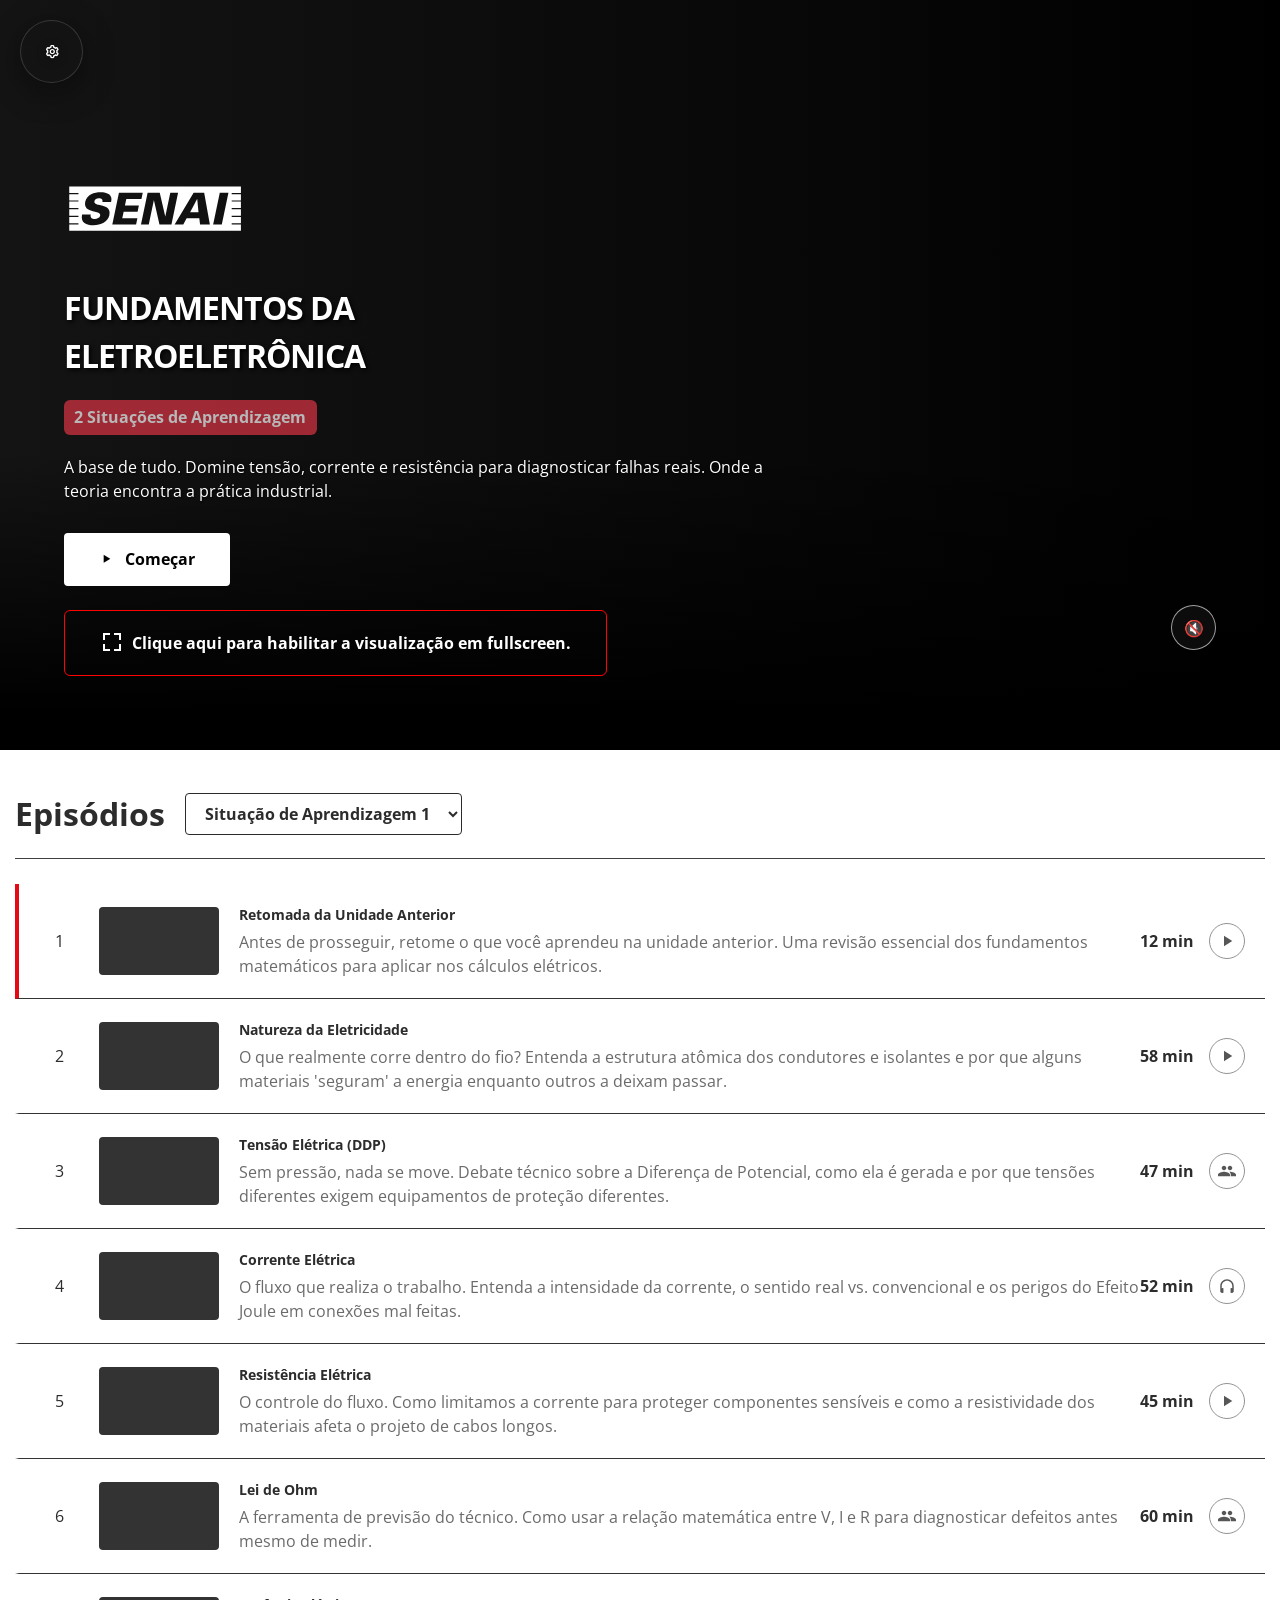
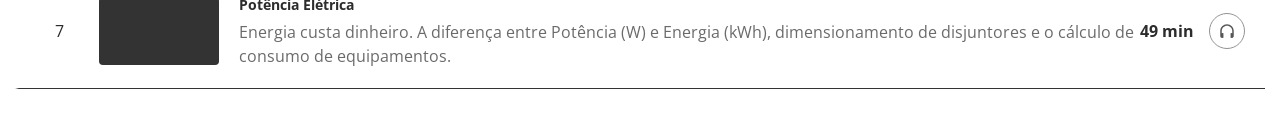
==== index.html @ 93081bc3 "atualizações de cor, e do hsl" ====
<!DOCTYPE html>
<html id="master" lang="pt-Br">

<head>
    <meta charset="UTF-8">
    <meta name="viewport" content="width=device-width, initial-scale=1">
    <meta http-equiv="X-UA-Compatible" content="IE=edge">
    <link rel="icon" href="Layout/Template/img/favicon.ico">
    <title>Senai - Aula 1</title>
    <!-- Config -->
    <script src="Layout/Template/js/main.js" defer=""></script>
    <link rel="stylesheet" href="Layout/Template/css/theme.css">
    <link rel="stylesheet" href="Layout/Template/css/style.css">
    <!-- JQuery-->
    <script type="text/javascript" src="Layout/Template/bibliotecas/jQuery-3.6.3/jquery-3.6.3.min.js"></script>
    <!-- Bootstrap -->
    <link href="Layout/Template/bibliotecas/bootstrap/css/bootstrap.min.css" rel="stylesheet">
    <!-- Bootstrap Icons -->
    <link href="Layout/Template/bibliotecas/bootstrap-icons/bootstrap-icons.css" rel="stylesheet">
    <!-- UiKit-->
    <link href="Layout/Template/bibliotecas/uikit/css/uikit.min.css" rel="stylesheet">
    <script src="Layout/Template/bibliotecas/uikit/js/uikit.min.js" async=""></script>
    <script src="Layout/Template/bibliotecas/uikit/js/uikit-icons.min.js" async=""></script>
    <!-- BoxIcons -->
    <link href="Layout/Template/bibliotecas/boxicons/css/boxicons.min.css" rel="stylesheet">
    <script src="Layout/Template/bibliotecas/boxicons/boxicons.js" defer=""></script>
    <!-- SCORM -->
    <script src="Layout/Template/scorm/APIWrapper.js" defer=""></script>
    <script src="Layout/Template/scorm/SCOFunctions.js" defer=""></script>
    <!-- Prism  -->
    <script src="Layout/Template/bibliotecas/prism/js/prism.js"></script>
    <link href="Layout/Template/bibliotecas/prism/css/prism.css" rel="stylesheet">
    <!-- VIDEO DO YOUTUBE -->
    <link href="Layout/Template/bibliotecas/youtube/css/youtube-chapters.min.css" rel="stylesheet">
    <!-- Grafico -->
    <script src="Layout/Template/bibliotecas/charts/chart.js"></script>
    <!-- Fancybox -->
    <link rel="stylesheet" href="Layout/Template/bibliotecas/fancybox/fancybox.css">
    <!-- webtour -->
    <link rel="stylesheet" href="Layout/Template/bibliotecas/webtour/introjs.min.css">

    <!-- Video Interativo -->
    <script src="https://cdn.jsdelivr.net/npm/hls.js@latest"></script>
    <link href="https://fonts.googleapis.com/icon?family=Material+Icons" rel="stylesheet">
    <link href="https://fonts.googleapis.com/icon?family=Material+Icons+Outlined" rel="stylesheet">
    <script src="./video-interativo.js"></script>

</head>

<body class="font">
    <header>
<div vw="" class="enabled">
    <div vw-access-button="" class="active"></div>
    <div vw-plugin-wrapper="">
      <div class="vw-plugin-top-wrapper"></div>
    </div>
  </div>
  <script src="https://vlibras.gov.br/app/vlibras-plugin.js"></script>
  <script>
    new window.VLibras.Widget('https://vlibras.gov.br/app');

    // Sincroniza Season Selector com SCORM
    const selector = document.getElementById('seasonSelector');
    if (selector) {
        // Restaurar temporada
        const lastSeason = typeof getSuspendDataValue === 'function' ? getSuspendDataValue('lastSeason') : localStorage.getItem('lastSeason');
        if (lastSeason) selector.value = lastSeason;

        selector.addEventListener('change', () => {
             if (typeof setSuspendDataValue === 'function') {
                 setSuspendDataValue('lastSeason', selector.value);
             } else {
                 localStorage.setItem('lastSeason', selector.value);
             }
             changeSeason();
        });
    }
  </script>
        <!-- Menu -->
        <!-- Navegação Flutuante Lateral Glass (Animada) -->
        <nav class="glass-nav-left" id="animatedNav">
            <!-- 1. Gatilho: Botão Configurações (Engrenagem) -->
            <button class="glass-btn btn-reset toggle-trigger" type="button"
                onclick="document.getElementById('animatedNav').classList.toggle('active')" title="Configurações e Acessibilidade">
                <i class="bx bx-cog bx-spin-hover"></i>
            </button>

            <!-- Itens que aparecem ao expandir -->
            <div class="nav-items-wrapper">
                <!-- 2. Botão Tema (Input escondido para compatibilidade com main.js) -->
                <input class="d-none" type="checkbox" id="themeSwitcher">
                <button class="glass-btn" id="themeToggleBtn" title="Alternar Tema" type="button"
                    onclick="document.getElementById('themeSwitcher').click()">
                    <i class="bx bx-moon" id="icon-moon"></i>
                    <i class="bx bx-sun" id="icon-sun"></i>
                </button>

                <!-- 3. Botão VLibras -->
                <button class="glass-btn btn-reset" type="button" title="Tradutor VLibras" onclick="toggleVLibrasAndVideos()">
                    <i class="bx bx-universal-access bx-flashing-hover"></i>
                </button>

                <!-- 4. Dropdown de Opções Extras -->
                <div class="dropright">
                    <button class="glass-btn btn-reset" type="button" id="configDropdown" data-bs-toggle="dropdown" aria-expanded="false"
                        title="Mais Opções">
                        <i class="bx bx-plus"></i>
                    </button>
                    <ul class="dropdown-menu border-0 shadow-lg p-3" aria-labelledby="configDropdown"
                        style=" backdrop-filter: blur(10px); min-width: 250px; margin-left: 15px;">
                        <li><h6 class="dropdown-header text-uppercase opacity-50">Acessibilidade</h6></li>
                        <li>
                            <div class="dropdown-item rounded d-flex justify-content-between align-items-center">
                                <label class="form-check-label small cursor-pointer" for="graySwitcher">Monocromático</label>
                                <div class="form-check form-switch m-0">
                                    <input class="form-check-input" type="checkbox" name="themeBtns" id="graySwitcher">
                                </div>
                            </div>
                        </li>
                        <li>
                            <div class="dropdown-item rounded d-flex justify-content-between align-items-center mt-2">
                                <label class="form-check-label small cursor-pointer" for="daltonicSwitcher">Daltônico</label>
                                <div class="form-check form-switch m-0">
                                    <input class="form-check-input" type="checkbox" name="themeBtns" id="daltonicSwitcher">
                                </div>
                            </div>
                        </li>
                    </ul>
                </div>
            </div>
        </nav>
    </header>

   <main class="pb-1" data-bs-spy="scroll" data-bs-offset="0">

        <div id="senai-player-wrapper" class="position-relative ">

            <!-- Header Hero Section -->
            <div class="hero-section">
               

                <div class="hero-video-container" id="heroVideoContainer">
                    <video id="heroVideo" autoplay="" muted="" loop="" playsinline=""></video>
                </div>

                <button id="muteBtn" onclick="toggleMute()">🔇</button>

                <div class="hero-gradient" id="heroGradient"></div>

                <div class="hero-content" id="heroContent">
                    <img class="py-5" id="heroLogo" src="./Layout//Template/img/logo_senai.svg" alt="Logo SENAI">
                    <h1 class="text-white">
                        FUNDAMENTOS DA<br>ELETROELETRÔNICA
                    </h1>
                    <div class="hero-meta">
                        <span class="badge text-bg-danger text-white" style="color: white !important;">2 Situações de Aprendizagem</span>
                    </div>
                    <p class="text-white">
                        A base de tudo. Domine tensão, corrente e resistência para diagnosticar falhas reais. Onde a
                        teoria encontra a prática industrial.
                    </p>

                    <div class="hero-buttons">
                        <button id="heroPlayBtn" onclick="playFirstEpisode()">
                            <span class="text-black"> <i class="bx bx-play text-black" title="play"></i></span> <span class="text-black"
                                id="heroPlayBtnText">Começar</span>
                        </button>
                    </div>
                    <!-- Botão Fullscreen Relocado -->
                    <div class="mt-4">
                        <button class="btn btn-outline border rounded d-flex align-items-center gap-2" onclick="toggleFullscreen()">
                            <i class="bx bx-fullscreen fs-4 text-white"></i>
                            <span class="small text-white">Clique aqui para habilitar a visualização em
                                fullscreen.</span>
                        </button>
                    </div>
                </div>
            </div>

            <!-- Configuração de Vídeos de Fundo (Semântica HTML) -->
            <section class="backgroundVideos" style="display: none;">
                <a id="s1" href="https://www.youtube.com/embed/jmLLKZxzEno?si=c9TKjYL27v7MeY06"></a>
                <a id="s2" href="https://play.sesisenai.videolib.live/player?token=3fbb194fabd54888a47887e71a63d5ca"></a>
            </section>

            <!-- Dados dos Episódios (Semântica HTML) -->
            <section class="episodesData" style="display: none;">
                <!-- SA1: FUNDAMENTOS -->
                <div id="s1recap" data-sa="s1" data-special="recap" data-num="0" data-type="video" data-ytid="jmLLKZxzEno"
                    data-interacoes='[{"tempo":7,"titulo":"Prefixos","pergunta":"Potências de 10 são essenciais para entender prefixos como mili e micro?","opcoes":[{"texto":"Verdadeiro","correta":true,"msg":"Correto! Usamos potências de 10 para representar grandezas muito pequenas ou grandes."},{"texto":"Falso","correta":false,"msg":"Incorreto. As potências de 10 são a base dos prefixos métricos na elétrica."}]},{"tempo":18,"titulo":"Lei de Ohm","pergunta":"Isolamento de variáveis é a base para aplicar a Lei de Ohm (V=R.I)?","opcoes":[{"texto":"Verdadeiro","correta":true,"msg":"Isso mesmo! Saber isolar o V, o R ou o I é fundamental."},{"texto":"Falso","correta":false,"msg":"Errado. Sem álgebra básica, não conseguimos calcular os componentes do circuito."}]}]'>
                    <h1 class="title">Retomada da Unidade Anterior</h1>
                    <span class="duration">12 min</span>
                    <a class="video" href="https://redirect.sp.senai.br/lk.php?link=1077774422758692dbce9402d0"></a>
                    
                    <p class="sinopse">Antes de prosseguir, retome o que você aprendeu na unidade anterior. Uma revisão
                        essencial
                        dos fundamentos matemáticos para aplicar nos cálculos elétricos.</p>
                    <div class="book-text">
                        <p class="fw-bold">CONEXÃO COM A UNIDADE ANTERIOR</p>
                        <p>Nesta etapa, fazemos a ponte entre o conhecimento básico (física e matemática) e a aplicação
                            profissional
                            elétrica. O que você viu anteriormente sobre manipulação de números e lógica é a ferramenta
                            que usaremos
                            agora.</p>
                        <p class="fw-bold">PONTOS DE REVISÃO</p>
                        <ul class="list-unstyled">
                            <li>1. Potências de 10: Essencial para entender os prefixos (mili, micro, quilo).</li>
                            <li>2. Isolamento de Variáveis: A base para aplicar a Lei de Ohm (V=R.I).</li>
                            <li>3. Conversão de Unidades: Garantia de precisão nos projetos.</li>
                        </ul>
                        <p>Prepare-se: Agora vamos usar essa base teórica para resolver problemas reais de campo.</p>
                    </div>
                    <div class="formula">Revisão</div>
                <div class="interactive-questions" style="display: none;">
                    <div class="interacao" data-tempo="7" data-titulo="Prefixos">
                        <div class="pergunta">Potências de 10 são essenciais para entender prefixos como mili e micro?</div>
                        <div class="opcoes">
                            <div class="opcao" data-correta="true"
                                data-msg="Correto! Usamos potências de 10 para representar grandezas muito pequenas ou grandes.">
                                Verdadeiro</div>
                            <div class="opcao" data-correta="false"
                                data-msg="Incorreto. As potências de 10 são a base dos prefixos métricos na elétrica.">Falso</div>
                        </div>
                    </div>
                    <div class="interacao" data-tempo="18" data-titulo="Lei de Ohm">
                        <div class="pergunta">Isolamento de variáveis é a base para aplicar a Lei de Ohm (V=R.I)?</div>
                        <div class="opcoes">
                            <div class="opcao" data-correta="true" data-msg="Isso mesmo! Saber isolar o V, o R ou o I é fundamental.">
                                Verdadeiro</div>
                            <div class="opcao" data-correta="false"
                                data-msg="Errado. Sem álgebra básica, não conseguimos calcular os componentes do circuito.">Falso</div>
                        </div>
                    </div>
                </div>
                </div>

                <div id="s1e1" data-sa="s1" data-num="1" data-type="video" data-ytid="SfCg_1jikNk"
                    data-interacoes='[{"tempo":12,"titulo":"Carga Elétrica","pergunta":"Qual é a unidade de medida da carga elétrica?","opcoes":[{"texto":"Ampere (A)","correta":false,"msg":"Não, Ampere é a unidade de medida da corrente elétrica."},{"texto":"Volt (V)","correta":false,"msg":"Não, Volt mede a tensão elétrica."},{"texto":"Coulomb (C)","correta":true,"msg":"Acertou! 1 Coulomb equivale a aproximadamente 6,24 quintilhões de elétrons."},{"texto":"Ohm (Ω)","correta":false,"msg":"Não, Ohm é a unidade de medida da resistência elétrica."}]},{"tempo":25,"titulo":"Materiais","pergunta":"O cobre é considerado um excelente isolante elétrico?","opcoes":[{"texto":"Verdadeiro","correta":false,"msg":"Erro. O cobre é um excelente CONDUTOR."},{"texto":"Falso","correta":true,"msg":"Correto! O cobre é um condutor, não um isolante."}]},{"tempo":60,"titulo":"Estrutura Atômica","pergunta":"Os elétrons livres estão localizados na camada de valência?","opcoes":[{"texto":"Sim","correta":true,"msg":"Correto! A camada de valência é a mais externa."},{"texto":"Não","correta":false,"msg":"Incorreto. É na camada de valência que eles residem."}]},{"tempo":120,"titulo":"Isolamento","pergunta":"O ar seco pode se tornar um condutor se a tensão for muito alta?","opcoes":[{"texto":"Verdadeiro","correta":true,"msg":"Exato! Isso ocorre na ruptura diielétrica, como nos raios."},{"texto":"Falso","correta":false,"msg":"Incorreto. Com tensão suficiente, até o ar conduz eletricidade."}]}]'>
                    <h1 class="title">Natureza da Eletricidade</h1>
                    <span class="duration">58 min</span>
                    <a class="video" href="https://redirect.sp.senai.br/lk.php?link=1076695620967692dbc8250aa5"></a>
                    
                    <p class="sinopse">O que realmente corre dentro do fio? Entenda a estrutura atômica dos condutores e
                        isolantes e
                        por que alguns materiais 'seguram' a energia enquanto outros a deixam passar.</p>
                    <div class="book-text">
                        <p class="fw-bold">CONTEXTO PRÁTICO</p>
                        <p>Por que usamos cobre nos fios e plástico em volta? Por que o ouro é usado em contatos de
                            chips e não em
                            cabos de postes? Entender a estrutura da matéria é crucial para escolher os materiais certos
                            para
                            condução e isolamento, garantindo eficiência e segurança.</p>
                        <p class="fw-bold">CONCEITOS CHAVE</p>
                        <ol>
                            <li><strong>Carga Elétrica (Q):</strong> Tudo começa no átomo. Elétrons têm carga negativa e
                                prótons
                                positiva. A eletricidade que usamos é, basicamente, o movimento ordenado desses elétrons
                                livres.
                                <ul>
                                    <li>Unidade: Coulomb (C).</li>
                                    <li>1 Coulomb ≈ 6,24 quintilhões de elétrons.</li>
                                </ul>
                            </li>
                            <li><strong>Condutores vs. Isolantes:</strong>
                                <ul>
                                    <li>Condutores (Cobre, Alumínio, Ouro): Possuem elétrons na última camada (camada de
                                        valência)
                                        fracamente ligados ao núcleo. Eles se soltam fácil, permitindo o fluxo.</li>
                                    <li>Isolantes (Borracha, Vidro, Ar seco): Os elétrons estão presos firmemente. Eles
                                        bloqueiam o
                                        fluxo.</li>
                                </ul>
                            </li>
                        </ol>
                        <p class="fw-bold">REGRA DE SEGURANÇA</p>
                        <p>Não existe isolante perfeito. Se a tensão for alta o suficiente (ruptura dielétrica), até o
                            ar ou a
                            borracha conduzem eletricidade (como em um raio). Nunca confie cegamente na capa do fio sem
                            saber a
                            classe de tensão dele.</p>
                    </div>
                    <div class="formula">Q = n . e</div>
                <div class="interactive-questions" style="display: none;">
                    <div class="interacao" data-tempo="12" data-titulo="Carga Elétrica">
                        <div class="pergunta">Qual é a unidade de medida da carga elétrica?</div>
                        <div class="opcoes">
                            <div class="opcao" data-correta="false" data-msg="Não, Ampere é a unidade de medida da corrente elétrica.">
                                Ampere (A)</div>
                            <div class="opcao" data-correta="false" data-msg="Não, Volt mede a tensão elétrica.">Volt (V)</div>
                            <div class="opcao" data-correta="true"
                                data-msg="Acertou! 1 Coulomb equivale a aproximadamente 6,24 quintilhões de elétrons.">Coulomb (C)</div>
                            <div class="opcao" data-correta="false" data-msg="Não, Ohm é a unidade de medida da resistência elétrica.">
                                Ohm (Ω)</div>
                        </div>
                    </div>
                    <div class="interacao" data-tempo="25" data-titulo="Materiais">
                        <div class="pergunta">O cobre é considerado um excelente isolante elétrico?</div>
                        <div class="opcoes">
                            <div class="opcao" data-correta="false" data-msg="Erro. O cobre é um excelente CONDUTOR.">Verdadeiro</div>
                            <div class="opcao" data-correta="true" data-msg="Correto! O cobre é um condutor, não um isolante.">Falso
                            </div>
                        </div>
                    </div>
                    <div class="interacao" data-tempo="60" data-titulo="Estrutura Atômica">
                        <div class="pergunta">Os elétrons livres estão localizados na camada de valência?</div>
                        <div class="opcoes">
                            <div class="opcao" data-correta="true" data-msg="Correto! A camada de valência é a mais externa.">Sim</div>
                            <div class="opcao" data-correta="false" data-msg="Incorreto. É na camada de valência que eles residem.">Não
                            </div>
                        </div>
                    </div>
                    <div class="interacao" data-tempo="120" data-titulo="Isolamento">
                        <div class="pergunta">O ar seco pode se tornar um condutor se a tensão for muito alta?</div>
                        <div class="opcoes">
                            <div class="opcao" data-correta="true" data-msg="Exato! Isso ocorre na ruptura dielétrica, como nos raios.">
                                Verdadeiro</div>
                            <div class="opcao" data-correta="false"
                                data-msg="Incorreto. Com tensão suficiente, até o ar conduz eletricidade.">Falso</div>
                        </div>
                    </div>
                </div>
                </div>

                <div id="s1e2" data-sa="s1" data-num="2" data-type="mesacast" data-ytid="CIIh3LNn8m0">
                    <h1 class="title">Tensão Elétrica (DDP)</h1>
                    <span class="duration">47 min</span>
                    <a class="video" href="https://redirect.sp.senai.br/lk.php?link=1078611813412692dbd3b69c6f"></a>
                    
                    <p class="sinopse">Sem pressão, nada se move. Debate técnico sobre a Diferença de Potencial, como
                        ela é gerada e
                        por que tensões diferentes exigem equipamentos de proteção diferentes.</p>
                    <div class="book-text">
                        <p class="fw-bold">CONTEXTO PRÁTICO</p>
                        <p>Imagine uma caixa d'água. A altura da caixa cria a pressão para a água descer. A Tensão
                            Elétrica
                            (Voltagem) é exatamente essa "pressão" que empurra os elétrons. Sem tensão, não há corrente,
                            mesmo que o
                            circuito esteja fechado.</p>
                        <p class="fw-bold">CONCEITOS CHAVE</p>
                        <ol>
                            <li><strong>Definição Técnica:</strong> Tensão é a diferença de potencial elétrico entre
                                dois pontos. É
                                o trabalho necessário para mover uma carga de um ponto a outro.
                                <ul>
                                    <li>Símbolo: V (ou U, ou E).</li>
                                    <li>Unidade: Volt (V).</li>
                                </ul>
                            </li>
                            <li><strong>Tipos de Fontes:</strong>
                                <ul>
                                    <li>Contínua (DC): Pilhas, baterias, fontes de PC. A pressão é constante e num único
                                        sentido.
                                    </li>
                                    <li>Alternada (AC): Tomada de casa. A polaridade inverte 60 vezes por segundo
                                        (60Hz).</li>
                                </ul>
                            </li>
                        </ol>
                        <p class="fw-bold text-info border-start border-info border-3 ps-2">DICA DE DIAGNÓSTICO</p>
                        <p>Você sempre mede tensão EM PARALELO com o componente. Colocar as pontas de prova do
                            multímetro nos dois
                            terminais da tomada ou da bateria é seguro (na escala correta). Tensão não "flui", tensão
                            "está" lá.</p>
                    </div>
                    <div class="formula">V = W / Q</div>
                <div class="interactive-questions" style="display: none;">
                    <div class="interacao" data-tempo="45" data-titulo="Definição de Tensão">
                        <div class="pergunta">A Tensão Elétrica (DDP) pode ser comparada à pressão em um sistema hidráulico?</div>
                        <div class="opcoes">
                            <div class="opcao" data-correta="true"
                                data-msg="Correto! Assim como a pressão empurra a água, a tensão empurra os elétrons.">Verdadeiro</div>
                            <div class="opcao" data-correta="false"
                                data-msg="Incorreto. A analogia da pressão é a mais comum para explicar a DDP.">Falso</div>
                        </div>
                    </div>
                    <div class="interacao" data-tempo="180" data-titulo="Unidade da Tensão">
                        <div class="pergunta">Qual é a unidade de medida da tensão elétrica?</div>
                        <div class="opcoes">
                            <div class="opcao" data-correta="false" data-msg="Errado. Ampere mede a corrente.">Ampere (A)</div>
                            <div class="opcao" data-correta="true" data-msg="Excelente! O Volt é a unidade de diferença de potencial.">
                                Volt (V)</div>
                        </div>
                    </div>
                    <div class="interacao" data-tempo="300" data-titulo="Ligação do Multímetro">
                        <div class="pergunta">Para medir tensão, o multímetro deve ser ligado em paralelo com a carga?</div>
                        <div class="opcoes">
                            <div class="opcao" data-correta="true" data-msg="Correto! Tensão se mede em paralelo.">Sim</div>
                            <div class="opcao" data-correta="false" data-msg="Errado. Se ligar em série, a medição não será de tensão.">
                                Não</div>
                        </div>
                    </div>
                    </div>
                    </div>
                    <div id="s1e3" data-sa="s1" data-num="3" data-type="podcast" data-ytid="KgJla5Z0FDM">
                    <h1 class="title">Corrente Elétrica</h1>
                    <span class="duration">52 min</span>
                    <a class="video" href="https://redirect.sp.senai.br/lk.php?link=1079757631913692dbd92d407a"></a>
                    
                    <p class="sinopse">O fluxo que realiza o trabalho. Entenda a intensidade da corrente, o sentido real
                        vs.
                        convencional e os perigos do Efeito Joule em conexões mal feitas.</p>
                    <div class="book-text">
                        <p class="fw-bold">CONTEXTO PRÁTICO</p>
                        <p>Se a tensão é a pressão, a Corrente é a água fluindo. É o movimento dos elétrons que acende a
                            lâmpada,
                            gira o motor e, infelizmente, mata. É a corrente que aquece os fios (Efeito Joule), por isso
                            dimensionamos cabos baseados nela (Amperes), não na tensão.</p>
                        <p class="fw-bold">CONCEITOS CHAVE</p>
                        <ol>
                            <li><strong>Intensidade (I):</strong> Mede a quantidade de carga que passa por um ponto em
                                um segundo.
                                <ul>
                                    <li>Unidade: Ampere (A).</li>
                                </ul>
                            </li>
                            <li><strong>Sentido da Corrente:</strong>
                                <ul>
                                    <li>Sentido Real: Elétrons vão do Negativo (-) para o Positivo (+).</li>
                                    <li>Sentido Convencional: Adotado historicamente e usado em esquemas, vai do
                                        Positivo (+) para o
                                        Negativo (-). *Use sempre o convencional para análise de circuitos.*</li>
                                </ul>
                            </li>
                        </ol>
                        <p class="fw-bold text-danger border-start border-danger border-3 ps-2">ATENÇÃO CRÍTICA</p>
                        <p>Para medir corrente com multímetro comum, você deve abrir o circuito e colocar o aparelho EM
                            SÉRIE. Se
                            você tentar medir corrente colocando as pontas na tomada (em paralelo), causará um
                            curto-circuito
                            imediato e queimará o fusível do seu aparelho.</p>
                    </div>
                    <div class="formula">I = V / R</div>
                <div class="interactive-questions" style="display: none;">
                    <div class="interacao" data-tempo="60" data-titulo="Natureza da Corrente">
                        <div class="pergunta">A corrente elétrica é o movimento ordenado de cargas elétricas?</div>
                        <div class="opcoes">
                            <div class="opcao" data-correta="true" data-msg="Correto! É o fluxo de elétrons em um condutor.">Sim</div>
                            <div class="opcao" data-correta="false" data-msg="Incorreto. Sem movimento ordenado não há corrente.">Não
                            </div>
                        </div>
                        </div>
                        <div class="interacao" data-tempo="240" data-titulo="Sentido Convencional">
                            <div class="pergunta">No sentido convencional, a corrente flui do pólo positivo para o negativo?</div>
                            <div class="opcoes">
                                <div class="opcao" data-correta="true" data-msg="Isso mesmo! É o padrão usado na análise de circuitos.">
                                    Verdadeiro</div>
                                <div class="opcao" data-correta="false"
                                    data-msg="Errado. O sentido real é do - para o +, mas o convencional é do + para o -.">Falso</div>
                            </div>
                        </div>
                        <div class="interacao" data-tempo="420" data-titulo="Efeito Joule">
                            <div class="pergunta">O aquecimento de um condutor pela passagem da corrente é chamado de:</div>
                            <div class="opcoes">
                                <div class="opcao" data-correta="true" data-msg="Perfeito! É a transformação de energia elétrica em térmica.">
                                    Efeito Joule</div>
                                <div class="opcao" data-correta="false" data-msg="Não. O efeito Doppler é relacionado a ondas sonoras/luz.">
                                    Efeito Doppler</div>
                            </div>
                        </div>
                        </div>
                        </div>
                        <div id="s1e4" data-sa="s1" data-num="4" data-type="video" data-ytid="E738SS5QwhU">
                    <h1 class="title">Resistência Elétrica</h1>
                    <span class="duration">45 min</span>
                    <a class="video" href="https://redirect.sp.senai.br/lk.php?link=10802032402770692dbe144bcef"></a>
                    
                    <p class="sinopse">O controle do fluxo. Como limitamos a corrente para proteger componentes
                        sensíveis e como a
                        resistividade dos materiais afeta o projeto de cabos longos.</p>
                    <div class="book-text">
                        <p class="fw-bold">CONTEXTO PRÁTICO</p>
                        <p>Um circuito sem resistência é um curto-circuito (corrente infinita). A resistência é a
                            propriedade que
                            limita a corrente. Ela é usada propositalmente (resistores em placas, filamento de chuveiro
                            para gerar
                            calor) ou é um obstáculo indesejado (mau contato em emendas).</p>
                        <p class="fw-bold">CONCEITOS CHAVE</p>
                        <ol>
                            <li><strong>Definição:</strong> A oposição à passagem da corrente. Ao passar por uma
                                resistência, os
                                elétrons colidem com os átomos do material, gerando calor.
                                <ul>
                                    <li>Unidade: Ohm (Ω).</li>
                                </ul>
                            </li>
                            <li><strong>Fatores que influenciam (2ª Lei de Ohm):</strong>
                                <ul>
                                    <li>Comprimento (L): Quanto maior o fio, maior a resistência.</li>
                                    <li>Área (A): Quanto mais grosso o fio, menor a resistência (mais espaço para
                                        passar).</li>
                                    <li>Material (ρ): Cobre conduz melhor que ferro.</li>
                                </ul>
                            </li>
                        </ol>
                        <p class="fw-bold text-warning border-start border-warning border-3 ps-2">DICA DE MANUTENÇÃO</p>
                        <p>Mau contato é uma "resistência indesejada". Em um conector frouxo, a resistência aumenta,
                            gera calor
                            excessivo e pode causar incêndio. O aperto correto de parafusos em quadros elétricos é
                            vital.</p>
                    </div>
                    <div class="formula">R = ρ (L / A)</div>
                <div class="interactive-questions" style="display: none;">
                    <div class="interacao" data-tempo="90" data-titulo="Oposição ao Fluxo">
                        <div class="pergunta">A resistência elétrica é a oposição que os materiais oferecem à corrente?</div>
                        <div class="opcoes">
                            <div class="opcao" data-correta="true"
                                data-msg="Correto! Quanto maior a resistência, menor a corrente para a mesma tensão.">Verdadeiro</div>
                            <div class="opcao" data-correta="false"
                                data-msg="Incorreto. A resistência é justamente essa dificuldade imposta.">Falso</div>
                        </div>
                    </div>
                    <div class="interacao" data-tempo="300" data-titulo="Segunda Lei de Ohm">
                        <div class="pergunta">Se aumentarmos o comprimento de um fio, sua resistência:</div>
                        <div class="opcoes">
                            <div class="opcao" data-correta="true"
                                data-msg="Exato! O comprimento é diretamente proporcional à resistência.">Aumenta</div>
                            <div class="opcao" data-correta="false" data-msg="Errado. Fios mais longos oferecem mais resistência.">
                                Diminui</div>
                        </div>
                    </div>
                    <div class="interacao" data-tempo="540" data-titulo="Material do Condutor">
                        <div class="pergunta">Qual destes materiais possui menor resistividade elétrica?</div>
                        <div class="opcoes">
                            <div class="opcao" data-correta="false" data-msg="Não. O ferro é um condutor pior que o cobre.">Ferro</div>
                            <div class="opcao" data-correta="true" data-msg="Excelente! O cobre é um dos melhores condutores comerciais.">
                                Cobre</div>
                        </div>
                    </div>
                    </div>
                    </div>
                    <div id="s1e5" data-sa="s1" data-num="5" data-type="mesacast" data-ytid="cUZ3MXap3ik">
                    <h1 class="title">Lei de Ohm</h1>
                    <span class="duration">60 min</span>
                    <a class="video" href="https://redirect.sp.senai.br/lk.php?link=1081635063246692dc03853f1b"></a>
                    
                    <p class="sinopse">A ferramenta de previsão do técnico. Como usar a relação matemática entre V, I e
                        R para
                        diagnosticar defeitos antes mesmo de medir.</p>
                    <div class="book-text">
                        <p class="fw-bold">CONTEXTO PRÁTICO</p>
                        <p>A Lei de Ohm não é apenas uma fórmula escolar; é a principal ferramenta de diagnóstico. Se
                            você sabe a
                            tensão da fonte e a resistência da carga, você sabe exatamente quanto deve ser a corrente.
                            Se medir algo
                            diferente, há defeito.</p>
                        <p class="fw-bold">CONCEITOS CHAVE</p>
                        <p class="text-center fw-bold fs-4">V = R . I</p>
                        <p>Desta fórmula simples derivam as três verdades da elétrica linear:</p>
                        <ol>
                            <li>Para uma resistência fixa, se aumentar a Tensão, a Corrente aumenta.</li>
                            <li>Para uma tensão fixa, se aumentar a Resistência, a Corrente diminui.</li>
                            <li>Se a corrente for zero e houver tensão, a resistência é infinita (circuito aberto).</li>
                        </ol>
                        <p class="fw-bold">APLICAÇÃO REAL</p>
                        <p>Vai instalar um LED de 2V em uma bateria de 12V? Sem um resistor, o LED queima. Cálculo do
                            Resistor: (12V
                            - 2V) / 0.02A = 500Ω. A Lei de Ohm permite projetar o componente exato para proteger o
                            circuito.</p>
                    </div>
                    <div class="formula">V = R . I</div>
                <div class="interactive-questions" style="display: none;">
                    <div class="interacao" data-tempo="120" data-titulo="Triângulo de Ohm">
                        <div class="pergunta">Se V = 12V e R = 4Ω, qual é a corrente (I)?</div>
                        <div class="opcoes">
                            <div class="opcao" data-correta="true" data-msg="Correto! I = V / R = 12 / 4.">3 A</div>
                            <div class="opcao" data-correta="false" data-msg="Errado. Você multiplicou em vez de dividir.">48 A</div>
                        </div>
                    </div>
                    <div class="interacao" data-tempo="600" data-titulo="Análise de Falha">
                        <div class="pergunta">Um circuito com resistência infinita indica:</div>
                        <div class="opcoes">
                            <div class="opcao" data-correta="false"
                                data-msg="Incorreto. Curto-circuito tem resistência próxima de zero.">Curto-circuito</div>
                            <div class="opcao" data-correta="true"
                                data-msg="Isso mesmo! Resistência infinita significa interrupção no fluxo.">Circuito aberto</div>
                        </div>
                    </div>
                </div>
                </div>
                <div id="s1e6" data-sa="s1" data-num="6" data-type="podcast" data-ytid="18hdDSUlM30">
                    <h1 class="title">Potência Elétrica</h1>
                    <span class="duration">49 min</span>
                    <a class="video" href="https://redirect.sp.senai.br/lk.php?link=10821266185906692dc07da0747"></a>
                    
                    <p class="sinopse">Energia custa dinheiro. A diferença entre Potência (W) e Energia (kWh),
                        dimensionamento de
                        disjuntores e o cálculo de consumo de equipamentos.</p>
                    <div class="book-text">
                        <p class="fw-bold">CONTEXTO PRÁTICO</p>
                        <p>O cliente paga por Energia (kWh), mas os equipamentos consomem Potência (Watts). O técnico
                            precisa saber
                            a potência para dimensionar disjuntores (proteção) e cabos. Um motor de alta potência exige
                            cabos
                            grossos, não porque a tensão é alta, mas porque a corrente necessária para gerar essa
                            potência é alta.
                        </p>
                        <p class="fw-bold">CONCEITOS CHAVE</p>
                        <ol>
                            <li><strong>Definição:</strong> Potência é a rapidez com que a energia é transformada
                                (elétrica em
                                térmica, mecânica ou luminosa).
                                <ul>
                                    <li>Fórmula: P = V . I (Lei de Joule).</li>
                                    <li>Unidade: Watt (W).</li>
                                </ul>
                            </li>
                            <li><strong>Consumo (Energia):</strong> É a potência multiplicada pelo tempo de uso.
                                <ul>
                                    <li>E = P . t</li>
                                    <li>Um chuveiro de 5000W ligado por 1 hora consome 5kWh.</li>
                                </ul>
                            </li>
                        </ol>
                        <p class="fw-bold text-info border-start border-info border-3 ps-2">DICA DE PROJETO</p>
                        <p>Resistores têm limite de potência! Um resistor de 1/4 W (0.25W) vai torrar se você forçá-lo a
                            dissipar
                            2W, mesmo que o valor em Ohms esteja correto para a corrente. Sempre verifique a dissipação
                            térmica.</p>
                    </div>
                    <div class="formula">P = V . I</div>
                <div class="interactive-questions" style="display: none;">
                    <div class="interacao" data-tempo="10" data-titulo="Watts">
                        <div class="pergunta">A Potência Elétrica, que representa o trabalho realizado, é medida em Watts (W)?</div>
                        <div class="opcoes">
                            <div class="opcao" data-correta="true" data-msg="Sim! O Watt mede a taxa de conversão de energia.">
                                Verdadeiro</div>
                            <div class="opcao" data-correta="false" data-msg="Incorreto. Watts é a unidade padrão de potência.">Falso
                            </div>
                        </div>
                    </div>
                    <div class="interacao" data-tempo="20" data-titulo="Consumo">
                        <div class="pergunta">A energia (kWh) cobrada na conta de luz é a potência multiplicada pelo tempo?</div>
                        <div class="opcoes">
                            <div class="opcao" data-correta="true"
                                data-msg="Exatamente! Energia é o acúmulo da potência usada ao longo do tempo.">Verdadeiro</div>
                            <div class="opcao" data-correta="false" data-msg="Errado. kWh é justamente potência (kW) vezes horas (h).">
                                Falso</div>
                        </div>
                    </div>
                </div>
                </div>

                <!-- SA2: ELETRÔNICA -->
                <div id="s2e1" data-sa="s2" data-num="1" data-type="podcast">
                    <h1 class="title">Corrente Alternada (CA)</h1>
                    <span class="duration">55 min</span>
                    <a class="video" href="https://cdnvideolib-hls.azureedge.net/asset-2516878062656514668-2f64d3a3-9afd-4257-a548-d5d03e07d598/1080p.m3u8?sv=2024-08-04&se=2026-03-11T23%3A39%3A03Z&sr=c&sp=r&sig=TMgqjj9DLnRxKMEoMrBfZrvxt6ikIPapG5OAXsrOIeI%3D"></a>
                    
                    <p class="sinopse">O mundo oscila. Frequência, Período e Amplitude. Entenda por que a energia chega
                        na sua casa
                        em ondas senoidais e não em linha reta.</p>
                    <div class="book-text">
                        <p class="fw-bold">CONTEXTO PRÁTICO</p>
                        <p>A CA domina a distribuição de energia porque é fácil de transformar (elevar/abaixar tensão) e
                            transportar
                            a longas distâncias com menos perda.</p>
                        <p class="fw-bold">CONCEITOS CHAVE</p>
                        <ol>
                            <li><strong>Senóide:</strong> A tensão sobe, desce, cruza o zero, fica negativa e volta.
                                <ul>
                                    <li>Frequência (f): Quantos ciclos por segundo. No Brasil: 60Hz (60 ciclos/seg).
                                    </li>
                                    <li>Período (T): Tempo de um ciclo. T = 1/f (aprox. 16,6ms).</li>
                                </ul>
                            </li>
                            <li><strong>Tensão Eficaz (RMS):</strong> O valor de 127V ou 220V que lemos no multímetro é
                                o valor RMS
                                (eficaz). Ele equivale à capacidade de produzir trabalho de uma tensão contínua de mesmo
                                valor. O
                                pico real da onda de 127V chega a quase 180V! (Vpico = Vrms . √2).</li>
                        </ol>
                        <p class="fw-bold text-info border-start border-info border-3 ps-2">DICA TÉCNICA</p>
                        <p>Equipamentos eletrônicos sensíveis podem queimar com picos de tensão que o multímetro comum
                            não mostra
                            (pois ele mostra a média/RMS). Osciloscópios são necessários para ver a "sujeira" (ruído) na
                            rede.</p>
                    </div>
                    <div class="formula">f = 1 / T</div>
                <div class="interactive-questions" style="display: none;">
                    <div class="interacao" data-tempo="120" data-titulo="Padrão de Frequência">
                        <div class="pergunta">A frequência de 60Hz significa que a polaridade inverte quantas vezes por segundo?</div>
                        <div class="opcoes">
                            <div class="opcao" data-correta="false" data-msg="Quase! São 60 ciclos, mas 120 inversões de polaridade.">60
                                vezes</div>
                            <div class="opcao" data-correta="true" data-msg="Exato! Cada ciclo tem duas alternâncias de polaridade.">120
                                vezes</div>
                        </div>
                    </div>
                    <div class="interacao" data-tempo="480" data-titulo="Vrms vs Vpico">
                        <div class="pergunta">Um multímetro comum mede qual valor da tensão alternada?</div>
                        <div class="opcoes">
                            <div class="opcao" data-correta="true" data-msg="Correto! É o valor que o multímetro exibe.">Valor Eficaz
                                (RMS)</div>
                            <div class="opcao" data-correta="false" data-msg="Errado. O valor de pico só é visto no osciloscópio.">Valor
                                de Pico</div>
                        </div>
                    </div>
                </div>
                </div>
                <div id="s2e2" data-sa="s2" data-num="2" data-type="video">
                    <h1 class="title">Magnetismo</h1>
                    <span class="duration">48 min</span>
                    <a class="video" href="https://play.sesisenai.videolib.live/index.html?token=48e0178061a64871a5e903447b3a47b3"></a>
                    
                    <p class="">Campos invisíveis. Pólos Norte e Sul, linhas de força e como os materiais
                        ferromagnéticos se
                        comportam. A base para motores e relés.</p>
                    <div class="book-text">
                        <p class="fw-bold">CONTEXTO PRÁTICO</p>
                        <p>Sem magnetismo, não existem motores, geradores, alto-falantes ou disjuntores. O técnico
                            precisa
                            visualizar as "linhas de campo" para entender como um relé atraca ou como um motor gira.</p>
                        <p class="fw-bold">CONCEITOS CHAVE</p>
                        <ol>
                            <li><strong>Lei dos Pólos:</strong> Opostos se atraem, iguais se repelem. Quebrar um ímã ao
                                meio cria
                                dois novos ímãs completos (não existe monopolo magnético isolado).</li>
                            <li><strong>Campo Magnético (B):</strong> Região ao redor do ímã onde as forças atuam. Sai
                                do Norte e
                                entra no Sul.</li>
                            <li><strong>Materiais Ferromagnéticos:</strong> Ferro, Níquel, Cobalto. Eles concentram as
                                linhas de
                                campo, agindo como "estradas" fáceis para o magnetismo passar. Por isso transformadores
                                têm núcleo
                                de ferro: para guiar o magnetismo de uma bobina para a outra sem perdas.</li>
                        </ol>
                    </div>
                    <div class="formula">Φ = B . A</div>
                <div class="interactive-questions" style="display: none;">
                    <div class="interacao" data-tempo="8" data-titulo="Pólos">
                        <div class="pergunta">Em magnetismo, pólos iguais se atraem e opostos se repelem?</div>
                        <div class="opcoes">
                            <div class="opcao" data-correta="false" data-msg="Errado. A regra é opostos se atraem, iguais se repelem.">
                                Verdadeiro</div>
                            <div class="opcao" data-correta="true" data-msg="Correto! Opostos se atraem (Norte atrai Sul).">Falso</div>
                        </div>
                    </div>
                    <div class="interacao" data-tempo="24" data-titulo="Materiais">
                        <div class="pergunta">O ferro e o níquel são considerados materiais ferromagnéticos?</div>
                        <div class="opcoes">
                            <div class="opcao" data-correta="true"
                                data-msg="Isso! Eles são fortemente influenciados por campos magnéticos.">Verdadeiro</div>
                            <div class="opcao" data-correta="false"
                                data-msg="Incorreto. Ferro e níquel são os principais exemplos de materiais ferromagnéticos.">Falso
                            </div>
                        </div>
                    </div>
                </div>
                </div>

                <div id="s2e3" data-sa="s2" data-num="3" data-type="mesacast">
                    <h1 class="title">Eletromagnetismo</h1>
                    <span class="duration">50 min</span>
                    <a class="video" href="https://play.sesisenai.videolib.live/index.html?token=b94eeab13d1d4bd28cc913cd38706558"></a>
                    
                    <p class="sinopse">Eletricidade vira ímã, ímã vira eletricidade. A Experiência de Oersted e a Lei de
                        Faraday: os
                        princípios que movem o mundo industrial.</p>
                    <div class="book-text">
                        <p class="fw-bold">CONTEXTO PRÁTICO</p>
                        <p>Se você passar corrente num fio, cria um campo magnético (Princípio do Motor/Relé). Se você
                            mover um ímã
                            perto de um fio, cria corrente elétrica (Princípio do Gerador). Essa via de mão dupla é a
                            base da
                            civilização moderna.</p>
                        <p class="fw-bold">CONCEITOS CHAVE</p>
                        <ol>
                            <li><strong>Regra da Mão Direita:</strong> Permite descobrir o sentido do campo magnético ao
                                redor de um
                                condutor. O polegar aponta a corrente, os dedos giram no sentido do campo.</li>
                            <li><strong>Solenóide (Bobina):</strong> Enrolar o fio concentra the campo magnético no
                                centro, criando
                                um eletroímã poderoso. É assim que válvulas solenóides abrem e fecham passagem de
                                fluidos na
                                indústria.</li>
                            <li><strong>Indução (Faraday):</strong> Mover o campo magnético induz tensão. Se o campo
                                estiver parado,
                                nada acontece. É preciso MOVIMENTO ou VARIAÇÃO para gerar energia.</li>
                        </ol>
                    </div>
                    <div class="formula">ε = -N (ΔΦ/Δt)</div>
                <div class="interactive-questions" style="display: none;">
                    <div class="interacao" data-tempo="15" data-titulo="Regra">
                        <div class="pergunta">A Regra da Mão Direita serve para identificar o sentido do campo magnético em um fio?
                        </div>
                        <div class="opcoes">
                            <div class="opcao" data-correta="true" data-msg="Exato! O polegar indica a corrente e os dedos o campo.">
                                Verdadeiro</div>
                            <div class="opcao" data-correta="false"
                                data-msg="Errado. Esta é exatamente a função da Regra da Mão Direita.">Falso</div>
                        </div>
                    </div>
                    <div class="interacao" data-tempo="35" data-titulo="Indução">
                        <div class="pergunta">Para gerar energia por indução (Faraday), o campo magnético deve estar parado?</div>
                        <div class="opcoes">
                            <div class="opcao" data-correta="false"
                                data-msg="Erro. É preciso variação ou movimento para haver indução.">Verdadeiro</div>
                            <div class="opcao" data-correta="true"
                                data-msg="Correto! É necessário variação no campo magnético para induzir tensão.">Falso</div>
                        </div>
                    </div>
                </div>
                </div>

                <div id="s2e4" data-sa="s2" data-num="4" data-type="video">
                    <h1 class="title">Transformadores</h1>
                    <span class="duration">59 min</span>
                    <a class="video" href="https://play.sesisenai.videolib.live/index.html?token=8d455b1d58e64f919a99d26714055c5e"></a>
                    
                    <p class="sinopse">Máquinas de Indução. Como alterar valores de tensão e corrente mantendo a
                        potência (quase)
                        constante. Primário, Secundário e relação de espiras.</p>
                    <div class="book-text">
                        <p class="fw-bold">CONTEXTO PRÁTICO</p>
                        <p>O transformador permite que a usina gere 13.8kV, a linha transmita 500kV e sua tomada
                            entregue 127V. Em
                            eletrônica, eles baixam a tensão da tomada para níveis seguros (12V, 24V) antes da
                            retificação.</p>
                        <p class="fw-bold">CONCEITOS CHAVE</p>
                        <ol>
                            <li><strong>Funcionamento:</strong> Corrente Alternada no Primário -&gt; Gera Campo Magnético
                                Variável no
                                Núcleo -&gt; Induz Tensão no Secundário. <em>*Atenção: Transformadores NÃO funcionam com
                                    Corrente
                                    Contínua (DC), pois o campo magnético não varia e não há indução.*</em></li>
                            <li><strong>Relação de Transformação:</strong> Se o secundário tem metade das voltas do
                                primário, a
                                tensão sai pela metade (e a corrente dobra).
                                <ul class="list-unstyled">
                                    <li class="p-2 bg-white border border-secondary text-center fw-bold">Vp/Vs = Np/Ns
                                    </li>
                                </ul>
                            </li>
                        </ol>
                        <p class="fw-bold text-info border-start border-info border-3 ps-2">DICA TÉCNICA</p>
                        <p>Transformadores isoladores (1:1) são usados para segurança e proteção de equipamentos
                            sensíveis,
                            separando eletricamente o circuito da rede da concessionária (isolação galvânica).</p>
                    </div>
                    <div class="formula">Vp/Vs = Np/Ns</div>
                <div class="interactive-questions" style="display: none;">
                    <div class="interacao" data-tempo="150" data-titulo="Princípio de Funcionamento">
                        <div class="pergunta">Transformadores funcionam por meio de qual fenômeno?</div>
                        <div class="opcoes">
                            <div class="opcao" data-correta="true" data-msg="Correto! É a base das máquinas elétricas estáticas.">
                                Indução Eletromagnética</div>
                            <div class="opcao" data-correta="false" data-msg="Incorreto. Calor é apenas uma perda no processo.">Condução
                                Térmica</div>
                        </div>
                    </div>
                    <div class="interacao" data-tempo="400" data-titulo="Relacão de Espiras">
                        <div class="pergunta">Se o secundário tem mais voltas que o primário, o transformador é:</div>
                        <div class="opcoes">
                            <div class="opcao" data-correta="true" data-msg="Exato! A tensão aumenta proporcionalmente às espiras.">
                                Elevador</div>
                            <div class="opcao" data-correta="false" data-msg="Errado. Rebaixadores têm menos espiras no secundário.">
                                Rebaixador</div>
                        </div>
                    </div>
                </div>
                </div>
                <div id="s2e5" data-sa="s2" data-num="5" data-type="podcast">
                    <h1 class="title">Capacitores</h1>
                    <span class="duration">46 min</span>
                    <a class="video" href="https://play.sesisenai.videolib.live/index.html?token=79b8eb3f0a7849faa8b6fd72c4896859"></a>
                    
                    <p class="sinopse">Tanques de elétrons. Armazenamento de campo elétrico, filtragem de fontes e
                        correção de fator
                        de potência. Cuidado com a polaridade!</p>
                    <div class="book-text">
                        <p class="fw-bold">CONTEXTO PRÁTICO</p>
                        <p>Capacitores estabilizam a tensão. Quando a fonte "pisca" ou cai, o capacitor descarrega sua
                            reserva para
                            manter o circuito funcionando por milissegundos. São essenciais para converter Corrente
                            Pulsante em
                            Contínua Pura.</p>
                        <p class="fw-bold">CONCEITOS CHAVE</p>
                        <ol>
                            <li><strong>Função:</strong> Armazenar cargas elétricas (Energia Potencial Eletrostática).
                                <ul>
                                    <li>Unidade: Farad (F). Geralmente usamos µF (micro), nF (nano).</li>
                                </ul>
                            </li>
                            <li><strong>Comportamento:</strong>
                                <ul>
                                    <li>Em DC: Funciona como um circuito aberto (depois de carregado).</li>
                                    <li>Em AC: Funciona como uma resistência variável (Reatância), deixando passar
                                        frequências
                                        altas.</li>
                                </ul>
                            </li>
                        </ol>
                        <p class="fw-bold text-danger border-start border-danger border-3 ps-2">REGRA DE SEGURANÇA</p>
                        <ol>
                            <li><strong>Polaridade:</strong> Capacitores Eletrolíticos têm lado positivo e negativo.
                                Inverter causa
                                explosão.</li>
                            <li><strong>Carga Residual:</strong> Capacitores grandes (de micro-ondas ou inversores)
                                armazenam carga
                                letal mesmo dias após o aparelho ser desligado da tomada. Sempre descarregue-os com um
                                resistor
                                antes de tocar.</li>
                        </ol>
                    </div>
                    <div class="formula">C = Q / V</div>
                <div class="interactive-questions" style="display: none;">
                    <div class="interacao" data-tempo="10" data-titulo="Armazenamento">
                        <div class="pergunta">A função principal de um capacitor é armazenar energia em forma de campo elétrico?</div>
                        <div class="opcoes">
                            <div class="opcao" data-correta="true" data-msg="Correto! Eles agem como tanques de elétrons.">Verdadeiro
                            </div>
                            <div class="opcao" data-correta="false" data-msg="Incorreto. O capacitor armazena cargas eletrostáticas.">
                                Falso</div>
                        </div>
                    </div>
                    <div class="interacao" data-tempo="20" data-titulo="Unidade">
                        <div class="pergunta">A unidade de medida da capacitância é o Farad (F)?</div>
                        <div class="opcoes">
                            <div class="opcao" data-correta="true" data-msg="Isso mesmo, em homenagem a Michael Faraday.">Verdadeiro
                            </div>
                            <div class="opcao" data-correta="false" data-msg="Errado. O Farad é a unidade padrão internacional.">Falso
                            </div>
                        </div>
                    </div>
                </div>
                </div>
            </section>

            <!-- Lista de Episódios -->
            <section class="episodes-section">
                <div class="episodes-header">
                    <h2>Episódios</h2>
                    <select id="seasonSelector" onchange="changeSeason()">
                        <option value="s1">Situação de Aprendizagem 1</option>
                        <option value="s2">Situação de Aprendizagem 2</option>
                    </select>
                </div>

                <div id="episodesListContainer"></div>
            </section>



            <!-- Modais do Player Netflix -->
            <!-- Modal do Player Redesenhado -->
            <div id="videoModal">
                <div class="video-modal-content">
                    <button class="close-btn text-white" onclick="closeVideoPlayer()" title="Fechar">×</button>
                    <!-- Player Interativo -->
                    <div id="interactiveVideoContainer" style="width: 100%; aspect-ratio: 16/9; background: #000;">
                    </div>
                    <!-- Conteúdo com Abas -->
                    <!-- Chapter Nav externo (gerado pelo player interativo) -->
                    <div id="chapterNavWrapper"
                        style="width:100%; overflow-x:auto; -webkit-overflow-scrolling:touch; scrollbar-width:none; background: var(--bg-color-primary); padding: 5px 0; border-bottom: 1px solid #333; flex-shrink: 0; min-height: 50px; z-index: 101;">
                    </div>
                    <div class="modal-tabs-container" style="flex: 1; position: relative; z-index: 1;">
                        <div class="d-flex justify-content-between align-items-center flex-wrap px-3 border-bottom border-secondary">
                            <ul class="nav nav-tabs custom-player-tabs border-0" id="playerTab" role="tablist">
                                <li class="nav-item" role="presentation">
                                    <button class="nav-link active" id="synopsis-tab" data-bs-toggle="tab" data-bs-target="#synopsis-pane" type="button"
                                        role="tab" aria-controls="synopsis-pane" aria-selected="true">Sinopse</button>
                                </li>
                                <li class="nav-item" role="presentation">
                                    <button class="nav-link" id="episodes-tab" data-bs-toggle="tab" data-bs-target="#episodes-pane" type="button" role="tab"
                                        aria-controls="episodes-pane" aria-selected="false">Episódios</button>
                                </li>
                            </ul>

                            <!-- Botão Próximo Episódio Relocado -->
                            <div id="nextEpisodeBtnContainer" style="display: none;">
                                <button id="nextEpisodeBtn" class="btn btn-sm btn-outline-danger" onclick="playNextEpisode()">
                                    Próximo Episódio <i class="bx bx-skip-next-circle"></i>
                                </button>
                            </div>
                        </div>

                        <div class="tab-content player-tab-content p-4" id="playerTabContent">
                            <!-- Aba Sinopse -->
                            <div class="tab-pane fade show active" id="synopsis-pane" role="tabpanel" aria-labelledby="synopsis-tab" tabindex="0">
                                <div id="currentEpisodeSynopsis"></div>
                            </div>
                            <!-- Aba Episódios -->
                            <div class="tab-pane fade" id="episodes-pane" role="tabpanel" aria-labelledby="episodes-tab" tabindex="0">
                                <div id="fullEpisodesList" class="playlist-vertical"></div>
                            </div>
                        </div>
                    </div>
                </div>
            </div>

            <div id="detailsModal"
                class="vw-100 vh-100 position-fixed top-0 start-0 d-none justify-content-center align-items-center opacity-0"
                style="background-color: rgba(0,0,0,0.95); z-index: 99990; transition: opacity 0.3s ease;">
                <div class="bg-dark rounded-3 p-4 p-md-5 overflow-auto position-relative shadow-lg"
                    style="width: 90%; max-width: 1100px; height: 85vh;">
                    <div class="d-flex justify-content-between align-items-center border-bottom border-secondary pb-3 mb-4">
                        <h2 class="h2 m-0 text-white">Central de Conhecimento</h2>
                        <button onclick="closeDetails()" class="btn btn-link text-white p-0 fs-1 lh-1">×</button>
                    </div>

                    <div class="mb-4">
                        <label class="me-2 text-secondary">Filtrar por:</label>
                        <select id="detailsSeasonSelect" onchange="filterDetailsGrid()" class="bg-secondary text-white border-0 p-2 rounded">
                            <option value="s1">Situação de Aprendizagem 1</option>
                            <option value="s2">Situação de Aprendizagem 2</option>
                        </select>
                    </div>

                    <div id="detailsGrid" class="row g-4 overflow-hidden"></div>
                </div>
            </div>

            <div id="conceptModal"
                class="vw-100 vh-100 position-fixed top-0 start-0 d-none justify-content-center align-items-center opacity-0"
                style="background-color: rgba(0,0,0,0.95); z-index: 99995; transition: opacity 0.3s ease;">
                <div class="bg-light text-dark rounded-3 overflow-hidden d-flex flex-column position-relative shadow-lg"
                    style="width: 90%; max-width: 900px; height: 85vh; font-family: 'Georgia', serif;">
                    <button onclick="closeConcept()"
                        class="btn btn-link text-secondary p-0 fs-1 lh-1 position-absolute top-0 end-0 mt-2 me-4 z-3">×</button>

                    <div class="flex-grow-1 p-4 p-md-5 overflow-auto">
                        <div class="small text-uppercase ls-lg text-secondary mb-1 fw-bold" style="letter-spacing: 2px;">Briefing Técnico
                        </div>
                        <h1 id="bookTitle" class="h2 fw-bold mb-4 pb-3 border-bottom border-warning border-3 text-dark">
                            Título do Assunto
                        </h1>

                        <div class="row g-4">
                            <div class="col-lg-8">
                                <div id="bookText" class="fs-5 lh-base text-justify"></div>
                                <div class="mt-4 p-3 bg-white border-start border-warning border-4 fst-italic text-secondary">
                                    "A teoria guia, a
                                    prática confirma."</div>
                            </div>

                            <div class="col-lg-4 d-flex flex-column gap-4">
                                <div class="bg-white border p-2 text-center">
                                    <img id="bookImage" src="" class="img-fluid rounded mb-2" style="max-height: 200px; object-fit: contain; display: none;"
                                        onerror="this.style.display='none'">
                                    <div class="small text-muted">Referência</div>
                                </div>
                                <div class="bg-white border border-dark border-2 p-4 text-center">
                                    <div class="small fw-bold text-uppercase mb-2">ELEMENTO CHAVE</div>
                                    <div id="bookFormula" class="h3 fw-bold text-warning font-serif" style="font-family: 'Times New Roman', serif;">
                                    </div>
                                </div>
                            </div>
                        </div>
                    </div>
                </div>
            </div>
        </div>
    </main>

    <script src="Layout/Template/bibliotecas/bootstrap/js/bootstrap.bundle.min.js" defer=""></script>

</body>

</html>
---- Layout/Template/css/theme.css ----
.theme-1 {
  /*================================*/
  /*Cores do Piv
  /*================================*/
  --color1: #ff0202;
  --color2: #ff0202;
  --color3: #ffffff;
  --color4: #f25022;
  --link: #ca5cbf;
  --i-menu: #ffffff;
  --progress-bar: #ff0000;
  --bg-color-principal: #e2e2e2;
  --bg-color-primary: #ffffff;
  --shadow-bg: rgba(0, 0, 0, 0.25) 0px 14px 28px, rgba(0, 0, 0, 0.22) 0px 10px 10px;
  --bg-hover-destaque: #8b8b8b;

  /*================================*/
  /*Texto
  /*================================*/
  --text-menu: #e9e9e9;
  --text1: #2c2c2c;
  --text2: #191919;
  --text3: #b3b3b3;
  --text-white: #e9e9e9;
  --text-black: #2c2c2c;

  /*================================*/
  /*Boxes
  /*================================*/
  --box: #aeaeae;
  --importante: #e9222c;
  --saibamais: #08da4e;
  --vcsabia: #b50edf;
  --dica: #f68c09;
  --pdf: #353535;

  /*================================*/
  /*Fundo
  /*================================*/
  --bg-primary: #ffffff;
  --bg-secundary: #4f4f4f;
  --bg-terciary: #111111;

  /*================================*/
  /*Imagem filter
  /*================================*/
  --img: hue-rotate(0deg);
  --opacity: rgba(233, 233, 233, 0.867);
  --shadow: rgba(44, 44, 44, 0.9);
  --select-shadow: rgba(116, 212, 143, 0.25);
}

.theme-2 {
  /*================================*/
  /*Cores do Piv
  /*================================*/
  --color1: #7fba01;
  --color2: #ff0202;
  --color3: #ffffff;
  --color4: #f25022;
  --link: #00aeff;
  --i-menu: #5c5c5c;
  --progress-bar: #f4f4f5;
  --bg-color-principal: #2a2a2a;
  --bg-color-primary: #202020;
    --bg-hover-destaque: #3d3d3d;
  --shadow-bg: rgba(1, 1, 1, 1.25) 0px 14px 28px, rgba(1, 1, 1, 1.22) 0px 10px 10px;
  
  /*================================*/
  /*Texto
  /*================================*/
  --text-menu: #e9e9e9;
  --text1: #ffffff;
  --text2: #e2e2e2;
  --text3: #636363;
  --text-white: #e9e9e9;
  --text-black: #2c2c2c;
  
  /*================================*/
  /*Fundo
  /*================================*/
  --bg-primary: #262626;
  --bg-secundary: #4f4f4f;
  --bg-terciary: #e9e9e9;
  
  /*================================*/
  /*Boxes
  /*================================*/
  --box: #aeaeae;
  --importante: #e9222c;
  --saibamais: #08da4e;
  --vcsabia: #b50edf;
  --dica: #f68c09;
  --pdf: #e9e9e9;
  
  /*================================*/
  --opacity: rgba(44, 44, 44, 0.7);
  --shadow: rgba(233, 233, 233, 0.9);
  --select-shadow: rgba(0, 105, 57, 0.25);
}

.theme-3 {
  --font: 1.5rem;
  --font-titulo1: 1.75rem !important;
  --font-titulo2: 2rem;
  --font-titulo3: 2.25rem;
  --font-titulo4: 2.5rem;
  --font-titulo5: 2.75rem;
  filter: grayscale(100%) !important;
  --box: grayscale(100%) !important;
  --importante: grayscale(100%) !important;
  --saibamais: grayscale(100%) !important;
  --vcsabia: grayscale(100%) !important;
  --dica: grayscale(100%) !important;
  --pdf: grayscale(100%) !important;
  --link: #2682ae;
}

.theme-4 {
  --font: 1.5rem;
  --font-titulo1: 1.75rem !important;
  --font-titulo2: 2rem;
  --font-titulo3: 2.25rem;
  --font-titulo4: 2.5rem;
  --font-titulo5: 2.75rem;
  filter: hue-rotate(90deg);
  --box: hue-rotate(90deg);
  --importante: hue-rotate(90deg);
  --saibamais: hue-rotate(90deg);
  --vcsabia: hue-rotate(90deg);
  --dica: hue-rotate(90deg);
  --pdf: hue-rotate(90deg);
  --link: #2682ae;
}

/*tag*/

/* EXCEÇÃO PARA VLIBRAS: Adicionado :not([vw]) para evitar conflito com o widget */
p,
ul,
ol,
li,
h1,
h2,
h3,
h4,
h5,
h6,
label,
th,
td,
tr,
figcaption,
legend,
span:not([class*="vlibras"]),
footer,
a {
  color: var(--text1);
}

.btn,
.card-body,
.accordion-body,
.accordion-header,
.accordion-item,
.accordion,
.bd-example,
.accordion-button,
.card-header,
.footer,
.figcaption,
.form-text,
.text-dark,
.figure-caption,
.table-dark,
.table-primary,
.table-secondary,
.table-success,
.table-danger,
.table-warning,
.table-info,
.table-light,
.table-danger,
.form-select {
  color: var(--text2);
  background-color: var(--bg-secondary) !important;
  font-size: var(--bs-body-font-size) !important;
}

.offcanvas-body {
  color: var(--text3);
  background-color: var(--bg-primary) !important;
  font-size: var(--bs-body-font-size) !important;
}

.card,
.input-group-text,
.form-control-lg,
.form-control,
.list-group-flush,
.list-group,
.list-group-item,
.card-footer {
  background-color: var(--bg-primary) !important;
  color: var(--text1) !important;
  border-color: var(--text1);
}

.card-title,
.card-subtitle,
.blockquote {
  font: var(--bs-body-font-size) !important;
}

.card-subtitle {
  color: var(--color3) !important;
}


body {
  background-color: var(--bg-primary) !important;
}

/* Botão */
.btn-primary {
  background-color: var(--color3) !important;
  color: var(--text1) !important;
  transition: 0s;
}

.btn-primary:hover {
  background-color: var(--color2) !important;
}

.dropdown-menu,
.dropdown-item,
.menu-text {
  color: var(--text1) !important;
  border: 2px solid var(--color3);
}

.nav-pills .nav-link {
  background: 0 0;
  border: 0;
}

.display-1 {
  font-size: 60px !important;
}

.list-group-item {
  color: var(--text1);
  background-color: var(--bg-secundary);
}

img,
video,
iframe {
  filter: var(--img);
  transition: filter 500ms linear;
}

.nav-pills .nav-link.active,
.nav-pills .show>.nav-link {
  color: var(var(--text1));
  background-color: var(var(--color3)) !important;
}

.card-background {
  color: var(--text-black) !important;
}

.comment {
  color: var(--text-menu);
}

.white-text {
  color: var(--text-white) !important;
}

.destaque {
  color: var(--color3) !important;
}

.bg-color-1 {
  background-color: var(--bg-color-principal);
}

.bg-principal-color {
  background-color: var(--bg-color-primary);
  box-shadow: var(--shadow-bg);
}

.bg-menu-color {
  background-color: var(--color2);
}

.destaque2 {
  background-color: var(--color1) !important;
}
 
.bx-i {
    color: var(--color2)!important;
}

#themeToggleBtn i {
    position: absolute;
    transition: opacity 0.3s ease;
}
#icon-sun { opacity: 1; } /* Padrão claro */
#icon-moon { opacity: 0; }
---- Layout/Template/css/style.css ----
@import url("https://fonts.googleapis.com/css2?family=Open+Sans:ital,wght@0,300;0,400;0,500;0,600;0,700;0,800;1,300;1,400;1,500;1,600;1,700;1,800&display=swap");

body {
  font-family: "Open Sans", sans-serif !important;
  font-weight: 700;
  font-size: 16px;
  line-height: 1.5;
  margin: 0;
  padding: 0;
}

/* Padronização completa de fonte: família, tamanho e altura de linha para todos os elementos, incluindo Bootstrap e UIKit */
* {
  font-family: "Open Sans", sans-serif !important;
  font-size: 16px !important;
  line-height: 1.5 !important;
}

/* Correção para scroll lateral em mobile */
@media (max-width: 768px) {
  * {
    max-width: 100% !important;
    box-sizing: border-box !important;
  }
  html, body {
    overflow-x: hidden !important;
  }
  section {
    margin: 0 !important;
    padding-left: 0 !important;
    padding-right: 0 !important;
  }
}

.pb-10 {
  padding-bottom: 120px !important;
}
/* Padronização de margens e paddings para sections */
section {
  width: 100%;
  margin: 0;
  box-sizing: border-box;
}

section:not(.container) {
  padding-left: 15px;
  padding-right: 15px;
}

main, article {
  margin: 0;
  padding: 0;
  box-sizing: border-box;
}

/* Correção para margem esquerda em .row do Bootstrap */
.row {
  margin-left: 0 !important;
}

/* Tamanhos específicos para headings para manter hierarquia */
h1,
h2,
h3,
h4,
h5,
h6 {
  font-weight: 700 !important;
}

h1 {
  font-size: 2rem !important;
}

/* 32px */
h2 {
  font-size: 1.5rem !important;
}

/* 24px */
h3 {
  font-size: 1.25rem !important;
}

/* 20px */
h4 {
  font-size: 1rem !important;
}

/* 16px */
h5 {
  font-size: 0.875rem !important;
}

/* 14px */
h6 {
  font-size: 0.75rem !important;
}

/* 12px */
p,
li {
  margin-block: 0;
  font-size: 1.2rem;
}

.copyright {
  color: var(--text-menu) !important;
}

.cor1{
  font-size: 25px;
}

.i-menu {
  color: var(--i-menu);
}

.background-gradient {
  background: linear-gradient(90deg, #2682ae, #bddcbb, #f4a7bf);
  background-size: 400% 400%;
  animation: gradient 25s ease infinite;
}

.background-gradient-capa {
  background-image: url("../img/teste.jpg");
  background-repeat: no-repeat;
  background-size: 100%;
  position: absolute;
}

@keyframes gradient {
  0% {
    background-position: 0% 50%;
  }

  50% {
    background-position: 100% 50%;
  }

  100% {
    background-position: 0% 50%;
  }
}

.background-img {
  background-image: url("../img/background_home.png");
  background-repeat: no-repeat;
  background-size: 100%;
  bottom: 0;
  left: 0;
  overflow: auto;
  padding: 3em;
  position: absolute;
  right: 0;
  text-align: center;
  top: 20%;
  background-size: contain;
}

@media (min-width: 768px) {
  .background-img {
    background-image: url("../img/background_home.png");
    background-repeat: no-repeat;
    bottom: 0;
    left: 0;
    overflow: auto;
    padding: 3em;
    position: absolute;
    right: 0;
    text-align: center;
    top: 0;
    background-repeat: no-repeat;
    background-position: center;
    background-size: contain;
  }

  .background-gradient-capa {
    background-image: url("../img/teste.jpg");
    background-repeat: no-repeat;
    /* background-size: 100%; */
    position: absolute;
  }
}

@media (min-width: 992px) {
  .background-img {
    background-image: url("../img/background_home.png");
    background-repeat: no-repeat;
    bottom: 0;
    left: 0;
    overflow: auto;
    padding: 3em;
    position: absolute;
    right: 0;
    text-align: center;
    top: 0;
    background-repeat: no-repeat;
    background-position: center;
    background-size: contain;
  }

  .background-gradient-capa {
    background-image: url("../img/teste.jpg");
    background-repeat: no-repeat;
    background-size: 100%;
    position: absolute;
  }
}

@media (min-width: 1200px) {
  .background-img {
    background-image: url("../img/background_home.png");
    background-repeat: no-repeat;
    bottom: 0;
    left: 0;
    overflow: auto;
    padding: 3em;
    position: absolute;
    right: 0;
    text-align: center;
    top: 0;
    background-repeat: no-repeat;
    background-position: center;
    background-size: contain;
  }

  .background-gradient-capa {
    background-image: url("../img/teste.jpg");
    background-repeat: no-repeat;
    background-size: 100%;
    position: absolute;
  }
}

/* LIMITE - TELA */
@media (min-width: 1440px) {
  .background-img {
    background-image: url("../img/background_home.png");
    background-repeat: no-repeat;
    bottom: 0;
    left: 0;
    overflow: auto;
    padding: 3em;
    position: absolute;
    right: 0;
    text-align: center;
    top: 0;
    background-repeat: no-repeat;
    background-position: center;
    background-size: contain;
  }

  .background-gradient-capa {
    background-image: url("../img/teste.jpg");
    background-repeat: no-repeat;
    background-size: 100%;
    position: absolute;
  }
}


.nav-height {
  height: 56px;
}

.dropdown-menu-dark,
ul>li {
  color: var(--text3) !important;
}

.bg-dark {
  background-color: var(--bg-secundary) !important;
  color: var(--text1);
}

.menu,
.dropdown-item {
  color: var(--text-menu) !important;
}

.card {
  border: solid 2px var(--color2) !important;
}

.card-header {
  border-bottom: solid 2px var(--color1) !important;
}

.card-body,
.accordion-header {
  border-radius: 5px;
}

.accordion-button::after {
  color: #2682ae;
}

/*==============================================================================================================
BOXES
================================================================================================================*/

.box h3 {
  font-weight: 700;
  text-align: left;
  text-transform: uppercase;
  /* margin: 2%; */
}

.box p {
  text-align: left;
  /* margin: 2%; */
}

.box li {
  text-align: left;
  margin: 30px;
}

.box {
  position: relative;
  box-shadow: 0px 0 5px rgba(1, 41, 112, 0.08);
  height: 100%;
  text-align: left;
  transition: 0.3s;
  border-radius: 5px;
  border: 4px solid var(--box);
  padding: 2%;
}

.box2 {
  border: 4px solid var(--box);
  border-radius: 5px;
  box-shadow: 0px 0 5px rgba(1, 41, 112, 0.08);
  transition: 0.3s;
  /* height: 100%; */
}

.box2 h3 {
  padding: 15px 30px;
  color: var(--text1);
  background: var(--color2);
  border-top-right-radius: 3px;
  border-top-left-radius: 3px;
  text-transform: uppercase;
  font-weight: 700;
}

.box2 p {
  text-align: left;
  margin: 2%;
}

.box.importante {
  position: relative;
  box-shadow: 0px 0 5px rgba(1, 41, 112, 0.08);
  height: 100%;
  text-align: left;
  transition: 0.3s;
  border-radius: 5px;
  border: 4px solid var(--importante);
  padding: 1%;
}

.vermelho-importante {
  color: var(--importante);
  font-size: 400% !important;
}

.box.saibamais {
  position: relative;
  box-shadow: 0px 0 5px rgba(1, 41, 112, 0.08);
  height: 100%;
  text-align: left;
  transition: 0.3s;
  border-radius: 5px;
  border: 4px solid var(--saibamais);
  padding: 1%;
}

.verde-saibamais {
  color: var(--saibamais);
  font-size: 400% !important;
}

.box.dica {
  position: relative;
  box-shadow: 0px 0 5px rgba(1, 41, 112, 0.08);
  height: 100%;
  text-align: left;
  transition: 0.3s;
  border-radius: 5px;
  border: 4px solid var(--dica);
  padding: 1%;
}

.laranja-dica {
  color: var(--dica);
  font-size: 400% !important;
}

.box.vcsabia {
  position: relative;
  box-shadow: 0px 0 5px rgba(1, 41, 112, 0.08);
  height: 100%;
  text-align: left;
  transition: 0.3s;
  border-radius: 5px;
  border: 4px solid var(--vcsabia);
  padding: 1%;
}

.roxo-vcsabia {
  color: var(--vcsabia);
  font-size: 400% !important;
}

.box.pdf {
  position: relative;
  box-shadow: 0px 0 5px rgba(1, 41, 112, 0.08);
  height: 100%;
  text-align: left;
  transition: 0.3s;
  border-radius: 5px;
  border: 4px solid var(--pdf);
  padding: 1%;
}

.cinza-pdf {
  color: var(--pdf);
  font-size: 400% !important;
}

/*==============================================================================================================
TIMELINE
================================================================================================================*/
.button {
  background: transparent;
  border: none;
  cursor: pointer;
  outline: none;
}

.timeline {
  white-space: nowrap;
  overflow-x: hidden;
  height: auto;
}

.timeline ol {
  font-size: 0;
  width: 100vw;
  height: auto;
  padding: 250px 0;
  transition: all 1s;
  margin-top: 10% !important;
}

.timeline ol li {
  position: relative;
  display: inline-block;
  list-style-type: none;
  width: 160px;
  height: 3px;
  background: var(--bg-secundary);
}

.timeline ol li:last-child {
  width: 400px;
}

.timeline ol li:not(:first-child) {
  margin-left: 14px;
}

.timeline ol li:not(:last-child)::after {
  content: "";
  position: absolute;
  top: 50%;
  left: calc(100% + 1px);
  bottom: 0;
  width: 12px;
  height: 12px;
  transform: translateY(-50%);
  border-radius: 50%;
  background: var(--color1);
}

.timeline ol li div {
  position: absolute;
  left: calc(100% + 7px);
  min-width: none;
  min-height: none;
  width: 320px;
  height: auto !important;
  padding: 15px;
  font-size: 1rem;
  white-space: normal;
  color: var(--text4);
  border: solid 2px var(--color3);
}

.timeline ol li div::before {
  content: "";
  position: absolute;
  top: 100%;
  left: 0;
  width: 0;
  height: 0;
  border-style: solid;
}

.timeline ol li:nth-child(odd) div {
  top: -16px;

  transform: translateY(-100%);
}

.timeline ol li:nth-child(odd) div::before {
  top: 100%;
  left: -0.7%;
  border-width: 8px 8px 0 0;
  border-color: var(--color3) transparent transparent transparent;
}

.timeline ol li:nth-child(even) div {
  top: calc(100% + 30px);
}

.timeline ol li:nth-child(even) div::before {
  top: -8px;
  left: -0.7%;
  border-width: 8px 0 0 8px;
  border-color: transparent transparent transparent var(--color3);
}

.timeline time {
  display: block;
  font-size: 1.2rem;
  font-weight: bold;
  margin-bottom: 8px;
}

/* TIMELINE ARROWS
–––––––––––––––––––––––––––––––––––––––––––––––––– */

.timeline .arrows {
  display: flex;
  justify-content: center;
  margin-bottom: 20px;
}

.timeline .arrows .arrow__prev {
  margin-right: 20px;
}

.timeline .disabled {
  opacity: 0.5;
}

.timeline .arrows img {
  width: 45px;
  height: 45px;
}

/* GENERAL MEDIA QUERIES
–––––––––––––––––––––––––––––––––––––––––––––––––– */
@media screen and (max-width: 599px) {

  .timeline ol,
  .timeline ol li {
    width: auto;
  }

  .timeline ol {
    padding: 0;
    transform: none !important;
  }

  .timeline ol li {
    display: block;
    height: auto;
    background: transparent;
  }

  .timeline ol li:first-child {
    margin-top: 25px;
  }

  .timeline ol li:not(:first-child) {
    margin-left: auto;
  }

  .timeline ol li div {
    width: 94%;
    height: auto !important;
    margin: 0 auto 25px;
  }

  .timeline ol li div {
    position: static;
  }

  .timeline ol li:nth-child(odd) div {
    transform: none;
  }

  .timeline ol li:nth-child(odd) div::before,
  .timeline ol li:nth-child(even) div::before {
    left: 50%;
    top: 100%;
    transform: translateX(-50%);
    border: none;
    border-left: 1px solid (var(--bg-primary));
    height: 25px;
  }

  .timeline ol li:last-child,
  .timeline ol li:nth-last-child(2) div::before,
  .timeline ol li:not(:last-child)::after,
  .timeline .arrows {
    display: none;
  }
}

/*==============================================================================================================
EXERCICIO
================================================================================================================*/

.list-group {
  max-width: 460px;
  margin: 4rem auto;
}

.form-check-input:checked+.form-checked-content {
  opacity: 0.5;
}

.form-check-input-placeholder {
  border-style: dashed;
}

[contenteditable]:focus {
  outline: 0;
}

.list-group-checkable .list-group-item {
  cursor: pointer;
}

.list-group-item-check {
  position: absolute;
  clip: rect(0, 0, 0, 0);
}

.list-group-item-check:hover+.list-group-item {
  background-color: var(--text1);
}

.list-group-item-check:checked+.list-group-item {
  color: var(--text1);
  background-color: var(--color2) !important;
  /*certo*/
}

.list-group-item-check[disabled]+.list-group-item,
.list-group-item-check:disabled+.list-group-item {
  
  filter: none;
  opacity: 0.5;
}

.list-group-radio .list-group-item {
  cursor: pointer;
  border-radius: 0.5rem;
}

.list-group-radio .form-check-input {
  z-index: 2;
  margin-top: -0.5em;
}

.list-group-radio .list-group-item:hover,
.list-group-radio .list-group-item:focus {
  background-color: var(--text1);
}

.list-group-radio .form-check-input:checked+.list-group-item {
  background-color: var(--bg-secundary);
  border-color: var(--bg-secundary);
  box-shadow: 0 0 0 2px var(--bg-secundary);
}

.list-group-radio .form-check-input[disabled]+.list-group-item,
.list-group-radio .form-check-input:disabled+.list-group-item {
  
  filter: none;
  opacity: 0.5;
}

.bg-sucess {
  background-color: var(--saibamais) !important;
}

/*==============================================================================================================
ACESSIBILIDADE
================================================================================================================*/
/* Garante que o container do VLibras tenha prioridade máxima */
#vlibras-show {
    position: fixed;
    right: 10px; /* Ou left, dependendo do layout */
    top: 50%;
    transform: translateY(-50%);
    z-index: 2147483647 !important; /* Valor máximo de z-index */
    
    /* Se a intenção é esconder até clicar no botão do menu: */
    display: none; 
}

/* Quando o JS adicionar a classe .active, ele aparece */
#vlibras-show.active {
    display: block;
}

/*Cards*/

.heading__title {
  font-weight: 600;
}

.heading__credits {
  margin: 10px 0px;
  color: #888888;
  font-size: 25px;
  transition: all 0.5s;
}

.heading__link {
  text-decoration: none;
}

.heading__credits .heading__link {
  color: inherit;
}

.uk-card li {
  color: var(--text1) !important;
}

/*==============================================================
Back to top
==============================================================*/

.back-to-top {
  position: fixed;
  visibility: hidden;
  opacity: 0;
  right: 15px;
  bottom: 15px;
  z-index: 0;
  background: var(--bg-primary);
  width: 40px;
  height: 40px;
  border-radius: 4px;
  transition: all 0.4s;
}

.back-to-top i {
  font-size: 24px;
  color: var(--text2);
  line-height: 0;
}

.back-to-top:hover {
  background: var(--bg-secundary);
  color: var(--text1);
}

.back-to-top.active {
  visibility: visible;
  opacity: 1;
}

@media only screen and (max-width: 640px) {
  .back-to-top {
    display: none !important;
  }
}


.dropdown-menu-dark,
ul li {
  color: var(--text1) !important;
}

/*===============================================================================================
Personalização link
=================================================================================================*/

.link {
  color: var(--link) !important;
}

.blockquote-footer {
  margin-top: 0rem !important;
}

.section-level1 {
  color: var(--text1);
  padding-left: 10px;
  border-left: 3px solid var(--color1);
  margin: 10px 0 20px;
}

.section-level2 {
  color: var(--text1);
  padding-left: 10px;
  margin: 10px 0 20px;

  border-left: 2px solid var(--color1);
}

.section-level3 {
  color: var(--text1);
  padding-left: 10px;
  margin: 10px 0 20px;

  border-left: 3px dotted var(--color1);
}

/*============================================================
POPOVER
==============================================================*/
.popover-header {
  color: var(--bg-secondary) !important;
  background-color: var(--color3) !important;
}

.custom-popover {
  --bs-popover-max-width: 200px !important;
  --bs-popover-border-color: var(--color1) !important;
  --bs-popover-header-bg: var(--color2) !important;
  --bs-popover-header-color: var(--bg-primary) !important;
  --bs-popover-body-padding-x: 1rem !important;
  --bs-popover-body-padding-y: 0.5rem !important;
}

/*=====================================================
SPOT
=======================================================*/
.pulse {
  animation: pulse2 2s infinite;
}

#highlight-img {
  position: relative;
}

.highlight-spot {
  width: 4em;
  height: 4em;
  background: rgba(255, 255, 255, 0.139);
  border: 2px solid var(--color3);
  cursor: pointer;
  position: absolute;
  color: var(--color2);
  text-decoration: none;
  z-index: 2;
}

.highlight-dark a {
  box-shadow: 0 0 0 var(--shadow);
  animation: pulse2 2s infinite;
  text-decoration: none;
}

@keyframes pulse2 {
  0% {
    -webkit-box-shadow: 0 0 0 0 var(--shadow);
    -moz-box-shadow: 0 0 0 0 var(--shadow);
    box-shadow: 0 0 0 0 var(--shadow);
  }

  70% {
    -webkit-box-shadow: 0 0 0 10px rgba(0, 0, 0, 0);
    -moz-box-shadow: 0 0 0 10px rgba(0, 0, 0, 0);
    box-shadow: 0 0 0 10px rgba(0, 0, 0, 0);
  }

  100% {
    -webkit-box-shadow: 0 0 0 0 rgba(0, 0, 0, 0);
    -moz-box-shadow: 0 0 0 0 rgba(0, 0, 0, 0);
    box-shadow: 0 0 0 0 rgba(0, 0, 0, 0);
  }
}

.highlight-dark a:hover {
  animation: none;
}

.highlight-dark {
  color: transparent;
  padding-top: 1px;
  padding-right: 1px;
  position: relative;
}

/*====================================================================
TIMELINE
======================================================================*/
#conference-timeline {
  position: relative;
  max-width: 920px;
  width: 100%;
  margin: 0 auto;
}

#conference-timeline .timeline-start,
#conference-timeline .timeline-end {
  display: table;
  text-transform: uppercase;
  background: var(--color2);
  padding: 15px 23px;
  color: var(--text1);
  max-width: 5%;
  width: 100%;
  text-align: center;
  margin: 0 auto;
  border-radius: 2xpx;
}

#conference-timeline .conference-center-line {
  position: absolute;
  width: 3px;
  height: 100%;
  top: 0;
  left: 50%;
  margin-left: -2px;
  background: var(--color2);
  z-index: -1;
}

#conference-timeline .conference-timeline-content {
  padding-top: 67px;
  padding-bottom: 67px;
}

.timeline-article {
  width: 100%;
  height: 100%;
  position: relative;
  overflow: hidden;
  margin: 20px 0;
}

.timeline-article .content-left-container,
.timeline-article .content-right-container {
  max-width: 44%;
  width: 100%;
}

.timeline-article .timeline-author {
  display: block;
  line-height: 24px;
  color: var(--text1);
  text-align: right;
}

.timeline-article .content-left,
.timeline-article .content-right {
  position: relative;
  width: auto;
  border: 1px solid var(--color2);
  background-color: var(--bg-primary);
  box-shadow: 0 1px 3px rgba(0, 0, 0, 0.03);
  padding: 27px 25px;
}

.timeline-article p {
  margin: 0 0 0 0px;
  padding: 0;
  color: var(--text1);
  line-height: 24px;
  position: relative;
}

.timeline-article .content-left-container {
  float: left;
}

.timeline-article .content-right-container {
  float: right;
}

.timeline-article .meta-date {
  position: absolute;
  top: 0;
  left: 50%;
  width: 62px;
  height: 62px;
  margin-left: -31px;
  color: var(--bg-primary);
  border-radius: 100%;
  background: var(--color2);
}

.timeline-article .meta-date .date,
.timeline-article .meta-date .month {
  display: block;
  text-align: center;
}

.timeline-article .meta-date .date {
  font-size: 30px;
  line-height: 40px;
}

.timeline-article .meta-date .month {
  line-height: 10px;
}

/*===== // Vertical Timeline =====*/

/*===== Resonsive Vertical Timeline =====*/
@media only screen and (max-width: 830px) {

  #conference-timeline .timeline-start,
  #conference-timeline .timeline-end {
    margin: 0;
  }

  #conference-timeline .conference-center-line {
    margin-left: 0;
    left: 50px;
  }

  .timeline-article .meta-date {
    margin-left: 0;
    left: 20px;
  }

  .timeline-article .content-left-container,
  .timeline-article .content-right-container {
    max-width: 100%;
    width: auto;
    float: none;
    margin-left: 110px;
    min-height: 53px;
  }

  .timeline-article .content-left-container {
    margin-bottom: 20px;
  }

  .timeline-article .content-left,
  .timeline-article .content-right {
    padding: 10px 25px;
    min-height: 65px;
  }

  .timeline-article .content-right:before {
    display: none;
  }
}

@media only screen and (max-width: 400px) {
  .timeline-article p {
    margin: 0;
  }

  .timeline-article p span.article-number {
    display: none;
  }
}

/*=============================================================================
PERSONALIZAÇÃO DO SCROLL EM TODOS OS NAVEGADORES....
================================================================================*/
/* Works on Firefox */
* {
  scrollbar-width: thin;
  scrollbar-color: var(--color2);
}

/* Works on Chrome, Edge, and Safari */
*::-webkit-scrollbar {
  width: 12px;
  /* Largura do scroll */
}

*::-webkit-scrollbar-track {
  background: var(--bg-secundary);
  /* border: 1px solid var(--color2); */
}

*::-webkit-scrollbar-thumb {
  background-color: var(--color3);
  border-radius: 3px;
}

/*======
teste
=====*/
input:checked+label .switch-darkmode .circle {
  transform: translateX(30px);
  background-color: #b3b3b3;
}

input:checked+label .switch-darkmode {
  background-color: var(--bg-primary);
  color: #fff;
}

.switch-darkmode {
  width: 60px;
  height: 30px;
  position: relative;
  border-radius: 30px;
  background-color: var(--bg-terciary);
  transition: 200ms;
  cursor: pointer;
}

.switch-darkmode .icons {
  display: flex;
  align-items: center;
  justify-content: center;
  width: 100%;
  height: 100%;
  gap: 20px;
  font-size: 15px;
}

.switch-darkmode .circle {
  width: 25px;
  height: 25px;
  border-radius: 50%;
  background-color: #ffc222;
  position: absolute;
  left: 2px;
  top: 2.5px;
  transition: 200ms cubic-bezier(0.88, 1.99, 0, 0.25);
}

/*======================================================================
Lista ordenada personalizada
========================================================================*/
ul ol,
li .icons-list {
  list-style: none;
  padding-left: 20px !important;
}


.inverter {
  transform: scaleX(-1);
}

ul,
.menu-margin {
  padding-left: 0px !important;
}


/*===========================================
// SCROLL PROGRESS
=============================================*/

.progress_section {
  position: absolute;
  right: 50%;
  transform: translate(50%, 0);
  top: 0;
  width: 100%;
  display: flex;
  flex-direction: column-reverse;
  justify-content: center;
  will-change: transform;
  transition: 0.4s ease-in-out;
  z-index: 1031;
}

.progress_bar_wrap {
  position: relative;
  height: 14px;
  overflow: hidden;
  background-color: var(--bg-secundary) !important;
}

.progress_bar {
  position: absolute;
  bottom: 0;
  width: 0%;
  height: 100%;
  border-radius: 0px 2px 2px 0px;
  background-color: var(--color3);
}

.progress_num {
  position: absolute;
  right: 50%;
  transform: translate(50%, 0);
  color: var(--progress-bar);
}


/*===========================================
// Mouse
=============================================*/

.mouse {
  background: var(--color1) linear-gradient(transparent 0%,
      transparent 50%,
      var(--color2) 50%,
      var(--color2) 100%);
  position: relative;
  width: 55px;
  height: 90px;
  left: 50%;
  bottom: 50px;
  border-radius: 100px;
  background-size: 100% 200%;
  -webkit-animation: colorSlide 5s linear infinite,
    nudgeMouse 8s ease-out infinite;
  animation: colorSlide 5s linear infinite, nudgeMouse 8s ease-out infinite;
}

.mouse:before,
.mouse:after {
  content: "";
  position: absolute;
  top: 0;
  right: 0;
  bottom: 0;
  left: 0;
  margin: auto;
}

.mouse:before {
  width: 46px;
  height: 82px;
  background-color: #222a30;
  border-radius: 100px;
}

.mouse:after {
  background-color: var(--color2);
  width: 10px;
  height: 10px;
  border-radius: 100%;
  -webkit-animation: trackBallSlide 5s linear infinite;
  animation: trackBallSlide 5s linear infinite;
}

@-webkit-keyframes colorSlide {
  0% {
    background-position: 0% 100%;
  }

  20% {
    background-position: 0% 0%;
  }

  21% {
    background-color: var(--color1);
  }

  29.99% {
    background-color: var(--color2);
    background-position: 0% 0%;
  }

  30% {
    background-color: var(--color1);
    background-position: 0% 100%;
  }

  50% {
    background-position: 0% 0%;
  }

  51% {
    background-color: var(--color1);
  }

  59% {
    background-color: var(--color2);
    background-position: 0% 0%;
  }

  60% {
    background-color: var(--color1);
    background-position: 0% 100%;
  }

  80% {
    background-position: 0% 0%;
  }

  81% {
    background-color: var(--color1);
  }

  90%,
  100% {
    background-color: var(--color2);
  }
}

@keyframes colorSlide {
  0% {
    background-position: 0% 100%;
  }

  20% {
    background-position: 0% 0%;
  }

  21% {
    background-color: var(--color1);
  }

  29.99% {
    background-color: var(--color2);
    background-position: 0% 0%;
  }

  30% {
    background-color: var(--color1);
    background-position: 0% 100%;
  }

  50% {
    background-position: 0% 0%;
  }

  51% {
    background-color: var(--color1);
  }

  59% {
    background-color: var(--color2);
    background-position: 0% 0%;
  }

  60% {
    background-color: var(--color1);
    background-position: 0% 100%;
  }

  80% {
    background-position: 0% 0%;
  }

  81% {
    background-color: var(--color1);
  }

  90%,
  100% {
    background-color: var(--color2);
  }
}

@-webkit-keyframes trackBallSlide {
  0% {
    opacity: 1;
    transform: scale(1) translateY(-20px);
  }

  6% {
    opacity: 1;
    transform: scale(0.9) translateY(5px);
  }

  14% {
    opacity: 0;
    transform: scale(0.4) translateY(40px);
  }

  15%,
  19% {
    opacity: 0;
    transform: scale(0.4) translateY(-20px);
  }

  28%,
  29.99% {
    opacity: 1;
    transform: scale(1) translateY(-20px);
  }

  30% {
    opacity: 1;
    transform: scale(1) translateY(-20px);
  }

  36% {
    opacity: 1;
    transform: scale(0.9) translateY(5px);
  }

  44% {
    opacity: 0;
    transform: scale(0.4) translateY(40px);
  }

  45%,
  49% {
    opacity: 0;
    transform: scale(0.4) translateY(-20px);
  }

  58%,
  59.99% {
    opacity: 1;
    transform: scale(1) translateY(-20px);
  }

  60% {
    opacity: 1;
    transform: scale(1) translateY(-20px);
  }

  66% {
    opacity: 1;
    transform: scale(0.9) translateY(5px);
  }

  74% {
    opacity: 0;
    transform: scale(0.4) translateY(40px);
  }

  75%,
  79% {
    opacity: 0;
    transform: scale(0.4) translateY(-20px);
  }

  88%,
  100% {
    opacity: 1;
    transform: scale(1) translateY(-20px);
  }
}

@keyframes trackBallSlide {
  0% {
    opacity: 1;
    transform: scale(1) translateY(-20px);
  }

  6% {
    opacity: 1;
    transform: scale(0.9) translateY(5px);
  }

  14% {
    opacity: 0;
    transform: scale(0.4) translateY(40px);
  }

  15%,
  19% {
    opacity: 0;
    transform: scale(0.4) translateY(-20px);
  }

  28%,
  29.99% {
    opacity: 1;
    transform: scale(1) translateY(-20px);
  }

  30% {
    opacity: 1;
    transform: scale(1) translateY(-20px);
  }

  36% {
    opacity: 1;
    transform: scale(0.9) translateY(5px);
  }

  44% {
    opacity: 0;
    transform: scale(0.4) translateY(40px);
  }

  45%,
  49% {
    opacity: 0;
    transform: scale(0.4) translateY(-20px);
  }

  58%,
  59.99% {
    opacity: 1;
    transform: scale(1) translateY(-20px);
  }

  60% {
    opacity: 1;
    transform: scale(1) translateY(-20px);
  }

  66% {
    opacity: 1;
    transform: scale(0.9) translateY(5px);
  }

  74% {
    opacity: 0;
    transform: scale(0.4) translateY(40px);
  }

  75%,
  79% {
    opacity: 0;
    transform: scale(0.4) translateY(-20px);
  }

  88%,
  100% {
    opacity: 1;
    transform: scale(1) translateY(-20px);
  }
}

@-webkit-keyframes nudgeMouse {
  0% {
    transform: translateY(0);
  }

  20% {
    transform: translateY(8px);
  }

  30% {
    transform: translateY(0);
  }

  50% {
    transform: translateY(8px);
  }

  60% {
    transform: translateY(0);
  }

  80% {
    transform: translateY(8px);
  }

  90% {
    transform: translateY(0);
  }
}

@keyframes nudgeMouse {
  0% {
    transform: translateY(0);
  }

  20% {
    transform: translateY(8px);
  }

  30% {
    transform: translateY(0);
  }

  50% {
    transform: translateY(8px);
  }

  60% {
    transform: translateY(0);
  }

  80% {
    transform: translateY(8px);
  }

  90% {
    transform: translateY(0);
  }
}

@-webkit-keyframes nudgeText {
  0% {
    transform: translateY(0);
  }

  20% {
    transform: translateY(2px);
  }

  30% {
    transform: translateY(0);
  }

  50% {
    transform: translateY(2px);
  }

  60% {
    transform: translateY(0);
  }

  80% {
    transform: translateY(2px);
  }

  90% {
    transform: translateY(0);
  }
}

@keyframes nudgeText {
  0% {
    transform: translateY(0);
  }

  20% {
    transform: translateY(2px);
  }

  30% {
    transform: translateY(0);
  }

  50% {
    transform: translateY(2px);
  }

  60% {
    transform: translateY(0);
  }

  80% {
    transform: translateY(2px);
  }

  90% {
    transform: translateY(0);
  }
}

@-webkit-keyframes colorText {
  21% {
    color: var(--color1);
  }

  30% {
    color: var(--color2);
  }

  51% {
    color: var(--color1);
  }

  60% {
    color: var(--color2);
  }

  81% {
    color: var(--color1);
  }

  90% {
    color: var(--color2);
  }
}

@keyframes colorText {
  21% {
    color: var(--color1);
  }

  30% {
    color: var(--color2);
  }

  51% {
    color: var(--color1);
  }

  60% {
    color: var(--color2);
  }

  81% {
    color: var(--color1);
  }

  90% {
    color: var(--color2);
  }
}


.ml-n1 {
  margin-left: 1rem !important;
}

.ml-n2 {
  margin-left: 1.50rem !important;
}
.ml-n3 {
  margin-left: 1.75rem !important;
}
.ml-n4 {
  margin-left: 2.50rem !important;
}
.ml-n5 {
  margin-left: 2.50rem !important;
}

/*======================================================================
Imagem gerada por IA
========================================================================*/
 
 
.caixa-ia {
  position: relative;
  display: inline-block;
 
}
 
 
 
.overlay-ia {
  position: absolute;
  bottom: 10px;
  right: 10px;
  background-color: rgba(0, 0, 0, 0.7);
  color: var(--text1);
  padding: 4px 8px;
  border-radius: 4px;
  font-size: 12px;
  font-weight: bold;
  font-family: Arial, sans-serif;
  z-index: 1;
}
 
.overlay-ia::after {
  content: "Imagem gerada por IA";
  position: absolute;
  bottom: 100%;
  left: 50%;
  transform: translateX(-50%);
  margin-bottom: 5px;
  
  background-color: rgba(0, 0, 0, 0.8);
  color: var(--text1);
  padding: 6px 10px;
  border-radius: 4px;
  font-size: 12px;
  white-space: nowrap;
  opacity: 0;
  visibility: hidden;
  transition: opacity 0.3s ease, visibility 0.3s ease;
  
  z-index: 2;
}
 
 
.overlay-ia:hover::after {
  opacity: 1;
  visibility: visible;
}
 
 
@media (max-width: 768px) {
  .overlay-ia::after {
    display: none;
  }
}


/* ==========================================================================
   CSS EXCLUSIVO PARA O SISTEMA DE EXERCÍCIOS
   ========================================================================== */

/* 1. CORREÇÃO DE LARGURA (Layout) */
.js-exercise .list-group {
    max-width: 100% !important; /* Força ocupar a largura total do container */
    margin: 1rem 0 !important;
}

/* 2. HERANÇA DE CORES (Tema Claro/Escuro) */
/* .js-exercise label, 
.js-exercise select, 
.js-exercise .form-select, 
.js-exercise p, 
.js-exercise div,
.js-exercise span {
    color: inherit !important; 
} */

/* 3. LISTAS E CONTADORES (A), B), C)...) */
.js-shuffle { counter-reset: lista-alfa; }
.js-shuffle label { counter-increment: lista-alfa; }

.js-shuffle label .opt-label::before {
    content: counter(lista-alfa, upper-alpha) ") "; /* Garante Maiúsculo */
    font-weight: 800;
    margin-right: 6px;
    /* color: var(--text1); */
    text-transform: uppercase;
}

/* 4. CONTADORES PARA COMBOBOX (a., b., c...) */
.js-shuffle-rows { counter-reset: lista-num; }
.js-shuffle-rows .row-item { counter-increment: lista-num; }
.js-shuffle-rows .letter-placeholder::before {
    content: counter(lista-num, lower-alpha) ". ";
    font-weight: 800;
    /* color: var(--text1); */
    margin-right: 5px;
}

/* 5. ESTILO DOS ITENS (Hover e Bordas) */
.list-group-item {
    background-color: var(--bg-primary, transparent);
    border: 1px solid var(--text1, );
    margin-bottom: 8px;
    transition: all 0.2s;
    opacity: 0.9;
}
.list-group-item:hover {
    background-color: var(--bg-secundary, rgba(0,0,0,0.05));
}

/* 6. BOTÕES V/F (Unificados) */
.tf-btn-radio, .tf-multi-radio { display: none; }

.tf-btn-label, .btn-check-label {
    display: flex;
    align-items: center;
    justify-content: center;
    width: 100%;
    padding: 10px;
    cursor: pointer;
    border: 2px solid var(--text1, );
    border-radius: 6px;
    font-weight: 700;
    background-color: transparent;
 /* color: var(--text1 ); */
    transition: all 0.2s;
}

.tf-btn-label:hover, .btn-check-label:hover {
    background-color: var(--bg-secundary, rgba(0,0,0,0.05));
}

/* Estado Marcado */
.tf-btn-radio:checked + .tf-btn-label,
.tf-multi-radio:checked + .btn-check-label {
    background-color: var(--color1,);
    /* color: var(--text1 ); */
    border-color: var(--color2,);
}

/* 7. CORES DE FEEDBACK (Suaves) */
.soft-success {
    background-color: rgba(25, 135, 84, 0.2) !important;
    border-color: #198754 !important;
 color: var(--text1 );
}
.soft-error {
    background-color: rgba(220, 53, 69, 0.2) !important;
    border-color: #dc3545 !important;
  /* color: var(--text1 ); */
}

/* 8. UTILITÁRIOS DE INTERAÇÃO */
.disabled-interaction {  opacity: 0.7; }
.cursor-pointer { cursor: pointer; }
.cursor-default { cursor: default; }

/* Contador de Tentativas */
.attempt-badge {
    font-size: 0.85rem;
    padding: 5px 10px;
    border-radius: 15px;
    background-color: rgba(128, 128, 128, 0.1);
    border: 1px solid rgba(128, 128, 128, 0.3);
    color: inherit;
    white-space: nowrap;
    margin-left: auto; /* Empurra para a direita se usar flex */
}

/* Contador de Tentativas */
.attempt-count {
    display: inline-block;
    font-size: 0.9rem;
    padding: 5px 12px;
    border-radius: 20px;
    background-color: rgba(128, 128, 128, 0.1); /* Fundo neutro */
    border: 1px solid rgba(128, 128, 128, 0.3);
    color: inherit;
    font-weight: 600;
    white-space: nowrap;
}
/* GARANTIR QUE OS FEEDBACKS APAREÇAM */
.collapse.show {
    display: block !important; /* Força exibição */
    opacity: 1;
    height: auto;
    visibility: visible;
}

/* CORES DOS FEEDBACKS */
.feedback-correto .alert-success {
    background-color: rgba(25, 135, 84, 0.2);
    border-color: #198754;
    color: inherit;
}
.feedback-erro .alert-danger {
    background-color: rgba(220, 53, 69, 0.2);
    border-color: #dc3545;
    color: inherit;
}
/**/

/* Estilos para o Player Netflix-like */
#senai-player-wrapper {
  background-color: #141414;
  color: #ffffff;
  font-family: 'Helvetica Neue', Helvetica, Arial, sans-serif;
  margin: 0;
  padding: 0;
  width: 100%;
  overflow-x: hidden;
  /* border-radius: 4px; */
  position: relative;
  zoom: 1;
}

body.theme-1 #senai-player-wrapper {
  background-color: var(--bg-primary);
  color: var(--text1);
}

body.theme-2 #senai-player-wrapper {
  background-color: var(--bg-primary);
  color: var(--text1);
}

#zoomControls {
  position: absolute;
  bottom: 20px;
  right: 20px;
  z-index: 9999;
  display: flex;
  flex-direction: column;
  gap: 5px;
  background: rgba(0, 0, 0, 0.7);
  padding: 5px;
  border-radius: 8px;
  border: 1px solid #444;
}

#zoomControls button {
  background: none;
  border: none;
  color: var(--text1);
  cursor: pointer;
  padding: 8px;
  font-size: 1.2rem;
  border-bottom: 1px solid #555;
}

#zoomControls button:last-child {
  border-bottom: none;
}

#videoModal {
  display: none;
  position: fixed;
  top: 0;
  left: 0;
  width: 100%;
  height: 100%;
  background-color: rgba(0, 0, 0, 0.95);
  z-index: 8999;
  flex-direction: column;
  opacity: 0;
  transition: opacity 0.3s ease;
  overflow: hidden;
}

.video-modal-content {
  width: 95%;
  max-width: 1000px;
  height: 90vh;
  position: relative;
  background: var(--bg-color-primary) !important;
  border-radius: 8px;
  box-shadow: 0 0 50px rgba(0, 0, 0, 0.5);
  display: flex;
  flex-direction: column;
  /* Vertical layout */
    margin: 5vh auto;
    overflow-y: auto;
    /* Content scroller */
    scroll-behavior: smooth;
}

.sticky-player-container {
  position: sticky;
  top: 0;
  z-index: 100;
  background: #000;
  width: 100%;
  aspect-ratio: 16/9;
}

.sticky-player-container iframe {
  width: 100%;
  height: 100%;
  border: none;
  display: block;
  }
  
                .modal-tabs-container {
    flex: 1;
  }
  
  .custom-player-tabs {
    border-bottom: 1px solid #333;
    padding: 0 20px;
    background: var(--bg-color-primary) !important;
    position: sticky;
    top: 0;
    z-index: 99;
  }
  
  .custom-player-tabs .nav-link {
    color: var(--text1); opacity: 0.7;
    border: none !important;
    font-weight: 600;
    padding: 15px 25px;
    background: transparent !important;
  }
  
  .custom-player-tabs .nav-link.active {
    color: var(--text1) !important;
    border-bottom: 3px solid #e50914 !important;
  }
  
  .player-tab-content {
    color: #fff;
  }
  
  .playlist-vertical {
    display: flex;
    flex-direction: column;
    gap: 10px;
}

#videoModal .close-btn {
  position: fixed;
    /* Fixado na tela */
    top: 20px;
    right: 20px;
    background: rgba(0, 0, 0, 0.7);
    border: 1px solid rgba(255, 255, 255, 0.3);
  font-size: 2rem;
  cursor: pointer;
  line-height: 1;
  color: var(--text1);
  z-index: 100001;
    /* Fica acima de tudo */
    width: 45px;
    height: 45px;
  border-radius: 50%;
  display: flex;
  align-items: center;
  justify-content: center;
  transition: background 0.3s;
}

#videoModal .close-btn:hover {
  background: rgba(229, 9, 20, 1);
}

/* Trava de Scroll de Fundo */
.modal-open {
  overflow: hidden !important;
  padding-right: 0px;
  /* Ajuste se necessário para evitar pulo de scrollbar */
}


#videoAside h3 {
  margin-top: 0;
}

#videoModal .playlist-episode-item:hover {
  background: #333;
  color: white !important;
}

#videoModal .playlist-episode-item.active {
  /* background: #444; */
  border-left: 3px solid var(--color1);
    color: white !important;
}

.playlist-episode-item {
  display: flex;
  align-items: center;
  padding: 10px;
  border-radius: 8px;
  cursor: pointer;
  transition: background-color 0.3s ease;
  margin-bottom: 5px;
}

.playlist-episode-item:hover {
  background-color: var(--bg-secundary);
    color: white !important;
}

.playlist-episode-item:hover .playlist-episode-title {
    color: white !important;
} 
.playlist-episode-item:hover .playlist-episode-title {
    color: white !important;
} 
.playlist-episode-item:hover .playlist-episode-info {
    color: white !important;
} 
.playlist-episode-item:hover .next-episode-duration {
    color: white !important;
} 

.playlist-episode-item:hover .playlist-episode-thumb {
    color: white !important;
} 

.playlist-episode-item.active {
    color: white !important;
  background-color: #e50914;
}

.playlist-episode-thumb {
  margin-right: 10px;
  position: relative;
}

.playlist-episode-thumb img {
  width: 60px;
  height: 34px;
  object-fit: cover;
  border-radius: 4px;
}

.playlist-episode-info {
  flex: 1;
}

.playlist-episode-title {
  font-size: 14px;
  font-weight: bold;
  margin: 0;
  color: var(--text1);
}


.playlist-episode-title:active {
  color: white !important;
}

.next-episode-duration {
  font-size: 12px;
  color: var(--text1); opacity: 0.7;
  margin: 0;
}

.watched-check {
  position: absolute;
  top: 5px;
  right: 5px;
  background-color: #e50914;
  color: var(--text1);
  border-radius: 50%;
  width: 20px;
  height: 20px;
  display: flex;
  align-items: center;
  justify-content: center;
  font-size: 12px;
  font-weight: bold;
}

.episodes-section {
  padding: 40px 5%;
}

.episodes-header {
  margin-bottom: 25px;
  border-bottom: 1px solid #404040;
  padding-bottom: 20px;
  display: flex;
  align-items: center;
  gap: 20px;
  flex-wrap: wrap;
}

.episodes-header h2 {
  font-size: 1.5rem;
  font-weight: bold;
  color: var(--text1);
  margin: 0;
}

.hero-section {
  position: relative;
  height: 750px;
  display: flex;
  align-items: center;
  overflow: hidden;
  background-color: #000;
  /* Força largura total da tela, ignorando margens do elemento pai */
    width: 100vw;
    margin-left: calc(-50vw + 50%);
}



#muteBtn {
  position: absolute;
  bottom: 100px;
  right: 5%;
  z-index: 101;
  background-color: rgba(20, 20, 20, 0.6);
  border: 1px solid rgba(255, 255, 255, 0.6);
  color: var(--text1);
  width: 45px;
  height: 45px;
  border-radius: 50%;
  cursor: pointer;
  display: flex;
  align-items: center;
  justify-content: center;
  font-size: 1.2rem;
  transition: all 0.2s;
}

.hero-gradient {
  position: absolute;
  top: 0;
  left: 0;
  width: 100%;
  height: 100%;
  background: linear-gradient(to top, #141414 5%, transparent 95%), linear-gradient(to right, #141414 0%, rgba(20, 20, 20, 0.5) 50%, transparent 100%);
  z-index: 1;
  transition: opacity 0.5s ease;
}

.hero-content {
  position: relative;
  z-index: 2;
  padding-left: 5%;
  width: 100%;
  max-width: 800px;
  padding-top: 60px;
  transition: opacity 0.5s ease;
}

.hero-content h1 {
  color: #fff;
  font-size: 3.2rem;
  font-weight: 800;
  margin-bottom: 20px;
  text-transform: uppercase;
  text-shadow: 2px 2px 4px rgba(0, 0, 0, 0.9);
  line-height: 1.1;
  letter-spacing: -1px;
}

.hero-meta {
  color: var(--text1); opacity: 0.7;
  font-weight: bold;
  margin-bottom: 20px;
  font-size: 1.1rem;
  display: flex;
  align-items: center;
  gap: 15px;
}

.hero-meta .badge-free {
  background-color: #00c600;
  color: var(--text1);
  font-weight: 900;
  padding: 4px 8px;
  border-radius: 4px;
  font-size: 0.9rem;
}

.hero-content p {
  font-size: 1.3rem;
  line-height: 1.5;
  margin-bottom: 30px;
  text-shadow: 1px 1px 2px rgba(0, 0, 0, 0.8);
  color: #fff;
  font-weight: 400;
  max-width: 700px;
}

.hero-buttons {
  display: flex;
  gap: 15px;
}

.hero-buttons button {
  border: none;
  font-weight: bold;
  padding: 14px 35px;
  border-radius: 4px;
  cursor: pointer;
  display: flex;
  align-items: center;
  gap: 10px;
  transition: transform 0.2s;
}

.hero-buttons button:first-child {
  background-color: #ffffff !important;
    color: #000000 !important;
}

.hero-buttons button:last-child {
  background-color: rgba(109, 109, 110, 0.7);
  color: var(--text1);
}

.hero-buttons button:hover {
  transform: scale(1.05);
}

.hero-buttons button span:first-child {
  font-size: 1.4rem;
}



#detailsModal>div {
  width: 90%;
  max-width: 1100px;
  height: 85vh;
}

#detailsModal .border-bottom {
  border-bottom: 1px solid #333 !important;
  padding-bottom: 15px;
  margin-bottom: 30px;
}

#detailsModal h2 {
  font-size: 2rem;
  margin: 0;
  color: var(--text1);
}

#detailsModal button {
  background: none;
  border: none;
  color: var(--text1);
  font-size: 2.5rem;
  cursor: pointer;
}

#detailsModal select {
  background-color: var(--bg-secundary);
  color: var(--text1);
  padding: 10px 15px;
  border: 1px solid #555;
  border-radius: 4px;
  font-size: 1rem;
}

#detailsGrid {
  display: grid;
  grid-template-columns: repeat(auto-fill, minmax(220px, 1fr));
  gap: 20px;
}

#conceptModal>div {
  background-color: #fdfbf7;
  color: #2c2c2c;
  width: 90%;
  max-width: 900px;
  height: 85vh;
  border-radius: 4px;
  position: relative;
  display: flex;
  flex-direction: column;
  overflow: hidden;
  font-family: 'Georgia', serif;
}

#conceptModal button {
  color: #555;
  font-size: 2.5rem;
  position: absolute;
  top: 10px;
  right: 20px;
  cursor: pointer;
  background: none;
  border: none;
  z-index: 10;
}

#conceptModal .flex {
  flex: 1;
  padding: 40px;
  overflow-y: auto;
}

#conceptModal .text-transform-uppercase {
  font-size: 0.8rem;
  text-transform: uppercase;
  letter-spacing: 2px;
  color: #888;
  margin-bottom: 5px;
  font-family: sans-serif;
}

#conceptModal h1 {
  font-size: 2rem;
  font-weight: bold;
  margin-bottom: 20px;
  border-bottom: 2px solid #d4af37;
  padding-bottom: 15px;
  color: #1a1a1a;
}

#conceptModal .flex-wrap {
  display: flex;
  flex-wrap: wrap;
  gap: 30px;
}

#conceptModal .flex-2 {
  flex: 2;
  min-width: 300px;
}

#conceptModal .flex-1 {
  flex: 1;
  min-width: 250px;
  display: flex;
  flex-direction: column;
  gap: 20px;
}

#conceptModal .line-height-1-6 {
  font-size: 1.1rem;
  line-height: 1.6;
  text-align: justify;
  white-space: pre-line;
}

#conceptModal .margin-top-20 {
  margin-top: 20px;
  padding: 15px;
  background: #f0f0f0;
  border-left: 4px solid #d4af37;
  font-style: italic;
  color: #666;
}

#conceptModal .background-white {
  background: #fff;
  border: 1px solid #ddd;
  padding: 10px;
  text-align: center;
}

#conceptModal img {
  max-width: 100%;
  height: auto;
  max-height: 200px;
  object-fit: contain;
  display: none;
}

#conceptModal .font-size-0-8 {
  font-size: 0.8rem;
  color: #777;
  margin-top: 5px;
}

#conceptModal .background-333 {
  background: #fff;
  border: 2px solid #333;
  padding: 20px;
  text-align: center;
}

#conceptModal .font-weight-bold {
  font-size: 0.8rem;
  font-weight: bold;
  font-family: sans-serif;
  margin-bottom: 10px;
}

#conceptModal .font-size-1-4 {
  font-size: 1.4rem;
  font-weight: bold;
  font-family: 'Times New Roman', serif;
  color: #d4af37;
}

.senaiflix-header {
  position: relative;
  height: 650px;
  display: flex;
  align-items: center;
  overflow: hidden;
  background-color: #000;
}

#heroLogo {
  width: 180px;
}

#heroVideo {
  position: absolute;
  top: 0;
  left: 0;
  width: 100%;
  height: 100%;
  object-fit: cover;
  object-position: top center;
  opacity: 0.6;
}



#heroGradient {
  position: absolute;
  top: 0;
  left: 0;
  width: 100%;
  height: 100%;
  background: linear-gradient(to top, #000000 5%, transparent 40%), linear-gradient(to right, #141414 0%, rgba(20, 20, 20, 0.5) 50%, transparent 100%);
  z-index: 1;
  transition: opacity 0.5s ease;
}

#heroContent {
  position: relative;
  z-index: 2;
  padding-left: 5%;
  width: 100%;
  max-width: 800px;
  padding-top: 60px;
  transition: opacity 0.5s ease;
}

#heroContent h1 {
  color: #fff;
  font-size: 3.2rem;
  font-weight: 800;
  margin-bottom: 20px;
  text-transform: uppercase;
  text-shadow: 2px 2px 4px rgba(0, 0, 0, 0.9);
  line-height: 1.1;
  letter-spacing: -1px;
}

#heroContent .font-weight-bold {
  color: var(--text1); opacity: 0.7;
  font-weight: bold;
  margin-bottom: 20px;
  font-size: 1.1rem;
  display: flex;
  align-items: center;
  gap: 15px;
}

#nextEpisodeBtnContainer {
  margin-top: 20px;
}

#nextEpisodeBtn {
  background-color: #e50914;
  color: var(--text1);
  border: none;
  padding: 10px 20px;
  border-radius: 4px;
  cursor: pointer;
  font-weight: bold;
  transition: background-color 0.2s;
}

#nextEpisodeBtn:hover {
  background-color: #f40612;
}

#heroContent .background-color-green {
  background-color: #00c600;
  color: var(--text1);
  font-weight: 900;
  padding: 4px 8px;
  /* border-radius: 4px; */
  font-size: 0.9rem;
}

#heroContent p {
  font-size: 1.3rem;
  line-height: 1.5;
  margin-bottom: 30px;
  text-shadow: 1px 1px 2px rgba(0, 0, 0, 0.8);
  color: #fff;
  font-weight: 400;
  max-width: 700px;
}

#heroContent .display-flex {
  display: flex;
  gap: 15px;
}

#heroContent button {
  background-color: var(--text1);
  color: black;
  border: none;
  font-weight: bold;
  padding: 14px 35px;
  border-radius: 4px;
  cursor: pointer;
  display: flex;
  align-items: center;
  gap: 10px;
  transition: transform 0.2s;
}

#heroContent button:hover {
  transform: scale(1.05);
}

#heroContent .background-color-rgba {
  background-color: rgba(109, 109, 110, 0.7);
  color: var(--text1);
}

section {
  padding: 40px 5%;
}

section .margin-bottom-25 {
  margin-bottom: 25px;
  border-bottom: 1px solid #404040;
  padding-bottom: 20px;
  display: flex;
  align-items: center;
  gap: 20px;
  flex-wrap: wrap;
}

section h2 {
  font-size: 1.5rem;
  font-weight: bold;
  color: var(--text1);
  margin: 0;
}

section select {
  background-color: #000;
  color: var(--text1);
  border: 1px solid #404040;
  padding: 8px 15px;
  font-size: 1rem;
  font-weight: bold;
  cursor: pointer;
  border-radius: 4px;
}

.episode-row {
  display: flex;
  align-items: center;
  padding: 20px;
  border-bottom: 1px solid #333;
  border-left: 4px solid transparent;
  cursor: pointer;
  transition: 0.2s;
}

.episode-row.watched-row {
  border-left: 4px solid #e50914;
}
.episode-row:hover {
  background-color: var(--bg-hover-destaque);
}

.episode-num {
  color: var(--text1) !important;
}
/* Hover específico para Tema Claro */
.theme-1 .episode-row:hover h5,
.theme-1 .episode-row:hover p,
.theme-1 .episode-row:hover span,
.theme-1 .episode-row:hover .episode-num {
  color: var(--text1) !important;
}

.theme-1 .episode-row:hover .episode-play-icon,
.theme-1 .episode-row:hover .episode-type-icon {
  color: var(--text1) !important;
}
.episode-row.special-episode {
  border-left: 4px solid #e50914;
}

.episode-num {
  font-size: 1.5rem;
  color: #ffffff;
  width: 40px;
  text-align: center;
  margin-right: 20px;
}

.episode-thumb {
  width: 160px;
  height: 90px;
  background: #333;
  border-radius: 4px;
  overflow: hidden;
  margin-right: 20px;
  position: relative;
  flex-shrink: 0;
}

.episode-thumb img {
  width: 100%;
  height: 100%;
  object-fit: cover;
}

.episode-play-overlay {
  position: absolute;
  top: 0;
  left: 0;
  width: 100%;
  height: 100%;
  display: flex;
  align-items: center;
  justify-content: center;
  background: rgba(0, 0, 0, 0.4);
  opacity: 0;
  transition: opacity 0.3s ease;
}

.episode-play-icon {
  border: 2px solid white;
  border-radius: 50%;
  width: 30px;
  height: 30px;
  display: flex;
  align-items: center;
  justify-content: center;
  padding: 5px;
}

.episode-details {
  flex: 1;
}

.episode-details h5 {
  margin: 0 0 5px 0;
  color: var(--text1);
  font-weight: bold;
  font-size: 1.1rem;
}

.episode-details p {
  margin: 0;
  color: var(--text1); opacity: 0.7;
  font-size: 0.9rem;
}

.episode-meta {
  display: flex;
  align-items: center;
  gap: 15px;
}

.episode-duration {
  font-weight: bold;
  color: var(--text1);
  font-size: 0.9rem;
}

.episode-type-icon {
  border: 1px solid #777;
  width: 36px;
  height: 36px;
  border-radius: 50%;
  display: flex;
  align-items: center;
  justify-content: center;
  padding: 8px;
  box-sizing: border-box;
  cursor: help;
  opacity: 0.8;
}

/* Responsividade para mobile */
@media (max-width: 768px) {
  .episode-row {
    flex-direction: column;
    align-items: flex-start;
    padding: 15px;
  }

  .episode-num {
    margin-right: 0;
    margin-bottom: 10px;
  }

  .episode-thumb {
    width: 100%;
    height: auto;
    aspect-ratio: 16/9;
    margin-right: 0;
    margin-bottom: 10px;
  }

  .episode-details {
    width: 100%;
    margin-bottom: 10px;
  }

  .episode-meta {
    width: 100%;
    justify-content: space-between;
  }
}

/* Próximos episódios no modal */
.next-episode-item {
  display: flex;
  align-items: center;
  padding: 10px;
  border-bottom: 1px solid #333;
  cursor: pointer;
  transition: 0.2s;
}

.next-episode-item:hover {
  background-color: var(--bg-secundary);
}

.next-episode-thumb {
  width: 80px;
  height: 45px;
  background: #333;
  border-radius: 4px;
  overflow: hidden;
  margin-right: 15px;
  flex-shrink: 0;
}

.next-episode-thumb img {
  width: 100%;
  height: 100%;
  object-fit: cover;
}

.next-episode-info {
  flex: 1;
}

.next-episode-title {
  color: var(--text1);
  font-weight: bold;
  font-size: 0.9rem;
}

.next-episode-duration {
  color: var(--text1); opacity: 0.7;
  font-size: 0.8rem;
}

.no-more-episodes {
  color: var(--text1); opacity: 0.7;
}

/* /
Simulador teste
/ */

/* ESTILOS DO PLAYER INTERATIVO UNIVERSAL */

.video-wrapper {
    position: relative;
      width: 100%;
    /* max-width: 900px; */
    aspect-ratio: 16 / 9;
      background: #000;
    border-radius: 8px;
    overflow: hidden;
    box-shadow: 0 20px 50px rgba(0, 0, 0, 0.5);
    margin: 0 auto;
}

.video-wrapper video {
  position: absolute;
  top: 0;
  left: 0;
  width: 100%;
  height: 100%;
  display: block;
  object-fit: contain;
}

#youtubeContainer {
    position: absolute;
      top: 0;
      left: 0;
      width: 100%;
      height: 100%;
      z-index: 1;
}

/* ÍCONE PLAY CENTRAL */
.big-play-icon {
  position: absolute;
  top: 50%;
  left: 50%;
  transform: translate(-50%, -50%);
  font-size: 80px;
  color: rgba(255, 255, 255, 0.9);
  pointer-events: none;
  opacity: 0;
  transition: all 0.2s;
  z-index: 5;
  text-shadow: 0 4px 15px rgba(0, 0, 0, 0.8);
}

.video-wrapper.paused .big-play-icon {
  opacity: 1;
  transform: translate(-50%, -50%) scale(1.1);
}

.video-wrapper.paused .custom-controls {
  opacity: 1;
}

/* CONTROLES CUSTOMIZADOS */
.custom-controls {
  position: absolute;
  bottom: 0;
  left: 0;
  right: 0;
  width: 100%;
  background: linear-gradient(to top, rgba(0, 0, 0, 0.9) 0%, rgba(0, 0, 0, 0.6) 60%, transparent 100%);
  padding: 40px 15px 15px 15px;
  display: flex;
  flex-direction: column;
  gap: 8px;
  opacity: 0;
  transition: opacity 0.3s;
  z-index: 10;
}

.video-wrapper:hover .custom-controls {
  opacity: 1;
}

/* BARRA DE PROGRESSO */
.progress-track {
  position: relative;
  width: 100%;
  height: 5px;
  background: rgba(255, 255, 255, 0.3);
  border-radius: 3px;
  cursor: pointer;
  transition: height 0.1s;
  margin-bottom: 5px;
}

.progress-track:hover {
  height: 8px;
}

.progress-fill {
  height: 100%;
  background: #e30613;
  width: 0%;
  border-radius: 3px;
  pointer-events: none;
}
#interactiveVideoContainer iframe,
.video-wrapper iframe {
  pointer-events: auto; /* Permite interagir com iframes (Relink/Videolib) */
  z-index: 1;
  position: absolute;
  top: 0;
  left: 0;
  width: 100%;
  height: 100%;
}

/* YouTube IFrame API: pointer-events none pois e controlado via API JS (wrapper recebe o clique) */
#youtubeContainer iframe {
  pointer-events: none !important;
  z-index: 1;
  position: absolute;
  top: 0;
  left: 0;
  width: 100%;
  height: 100%;
}

/* ÍCONE PLAY CENTRAL */
.big-play-icon {
  position: absolute;
  top: 50%;
  left: 50%;
  transform: translate(-50%, -50%);
  font-size: 80px;
  color: rgba(255, 255, 255, 0.9);
  
  opacity: 0;
  transition: all 0.2s;
  z-index: 5;
  text-shadow: 0 4px 15px rgba(0, 0, 0, 0.8);
}

.video-wrapper.paused .big-play-icon {
  opacity: 1;
  transform: translate(-50%, -50%) scale(1.1);
}

.video-wrapper.paused .custom-controls {
  opacity: 1;
}

/* CONTROLES CUSTOMIZADOS */
.custom-controls {
  position: absolute;
  bottom: 0;
  left: 0;
  right: 0;
  width: 100%;
  background: linear-gradient(to top, rgba(0, 0, 0, 0.9) 0%, rgba(0, 0, 0, 0.6) 60%, transparent 100%);
  padding: 40px 15px 15px 15px;
  display: flex;
  flex-direction: column;
  gap: 8px;
  opacity: 0;
  transition: opacity 0.3s;
  z-index: 10;
}

.video-wrapper:hover .custom-controls {
  opacity: 1;
}

/* BARRA DE PROGRESSO */
.progress-track {
  position: relative;
  width: 100%;
  height: 5px;
  background: rgba(255, 255, 255, 0.3);
  border-radius: 3px;
  cursor: pointer;
  transition: height 0.1s;
  margin-bottom: 5px;
}

.progress-track:hover {
  height: 8px;
}

.progress-fill {
  height: 100%;
  background: #e30613;
  width: 0%;
  border-radius: 3px;
  
}

/* MARCADORES NA TIMELINE */
.timeline-marker {
  position: absolute;
  top: 50%;
  width: 12px;
  height: 12px;
  background: #fff;
  border: 2px solid #e30613;
  border-radius: 50%;
  transform: translate(-50%, -50%);
  z-index: 15;
  cursor: pointer;
  transition: transform 0.2s;
}

.timeline-marker:hover {
  transform: translate(-50%, -50%) scale(1.3);
}

.timeline-marker.correct {
  background: #28a745 !important;
  border-color: #28a745 !important;
}

.timeline-marker.incorrect {
  background: #dc3545 !important;
  border-color: #dc3545 !important;
}

/* Responsividade Mobile */
/* Responsividade Mobile */
@media (max-width: 768px) {
  .video-wrapper {
    width: 100% !important;
    max-width: 100% !important;
    border-radius: 0;
  }

  /* Ajustes dos Modais no Mobile */
  .card-box {
    padding: 15px;
    width: 95%;
    max-height: 80vh;
    /* Limita altura */
    overflow-y: auto;
    /* Habilita scroll se necessário */
    display: flex;
    flex-direction: column;
  }

  .card-box #qOptions {
    overflow-y: auto;
    flex-grow: 1;
  }

  /* Aplica tanto para h2 quanto para p (caso o user tenha mudado para p) */
  .card-box h2,
  .card-box p#qTitle {
    font-size: 1.1rem;
    margin-bottom: 10px;
    flex-shrink: 0;
  }

  .card-box p,
  .card-box h3 {
    font-size: 1rem;
  }

  .btn-opt {
    padding: 10px;
    font-size: 0.9rem;
    margin-bottom: 8px;
    flex-shrink: 0;
    /* Evita que botões sejam esmagados */
  }
}

/* Ajustes Específicos para Landscape (Celular Deitado) */
@media (max-width: 900px) and (orientation: landscape) {
  .card-box {
    padding: 10px 20px;
    max-width: 600px;
    /* Mais largo em landscape */
  }

  .card-box h2 {
    font-size: 1rem;
    margin-bottom: 8px;
  }

  .btn-opt {
    padding: 6px 12px;
    font-size: 0.85rem;
    margin-bottom: 5px;
    display: inline-block;
    /* Botões lado a lado se couber */
    width: auto;
    min-width: 45%;
    margin-right: 2%;
  }

  #qOptions {
    display: flex;
    flex-wrap: wrap;
    justify-content: center;
  }
}


.timeline-marker:hover {
  transform: translate(-50%, -50%) scale(1.4);
}

.marker-tooltip {
  position: absolute;
  bottom: 20px;
  left: 50%;
  transform: translateX(-50%);
  background: rgba(0, 0, 0, 0.9);
  color: var(--text1);
  padding: 4px 8px;
  border-radius: 4px;
  font-size: 11px;
  white-space: nowrap;
  opacity: 0;
  
  transition: opacity 0.2s;
}

.timeline-marker:hover .marker-tooltip {
  opacity: 1;
}

/* LINHA DE CONTROLES */
.controls-row {
  display: flex;
  align-items: center;
  gap: 15px;
  color: var(--text1);
}

.icon-btn {
  background: none;
  border: none;
  color: var(--text1);
  cursor: pointer;
  padding: 0;
  display: flex;
  align-items: center;
  opacity: 0.9;
  transition: opacity 0.2s, color 0.2s;
}

.icon-btn:hover {
  opacity: 1;
  color: #e30613;
}

.material-icons {
  font-family: 'Material Icons' !important;
  font-weight: normal;
  font-style: normal;
  font-size: 26px;
  display: inline-block;
  line-height: 1;
  text-transform: none;
  letter-spacing: normal;
  word-wrap: normal;
  white-space: nowrap;
  direction: ltr;
  -webkit-font-smoothing: antialiased;
  text-rendering: optimizeLegibility;
  -moz-osx-font-smoothing: grayscale;
  font-feature-settings: 'liga';
}

.time-text {
  font-size: 13px;
  font-weight: 500;
  margin-left: auto;
  font-variant-numeric: tabular-nums;
}

/* VOLUME */
.volume-container {
  display: flex;
  align-items: center;
  gap: 5px;
}

.volume-slider {
  -webkit-appearance: none;
  appearance: none;
  width: 80px;
  height: 4px;
  background: rgba(255, 255, 255, 0.3);
  border-radius: 2px;
  outline: none;
  cursor: pointer;
  transition: width 0.2s;
  background-image: linear-gradient(#e30613, #e30613);
  background-repeat: no-repeat;
  background-size: 100% 100%;
}

.volume-slider::-webkit-slider-thumb {
  -webkit-appearance: none;
  appearance: none;
  width: 12px;
  height: 12px;
  border-radius: 50%;
  background: #fff;
  cursor: pointer;
  border: none;
  box-shadow: 0 1px 3px rgba(0, 0, 0, 0.5);
}

.volume-slider::-moz-range-thumb {
  width: 12px;
  height: 12px;
  border-radius: 50%;
  background: #fff;
  cursor: pointer;
  border: none;
}

/* MODAIS */
.overlay-layer {
  position: absolute;
  top: 0;
  left: 0;
  width: 100%;
  height: 100%;
  background: rgba(0, 0, 0, 0.85);
  backdrop-filter: blur(5px);
  display: none;
  justify-content: center;
  align-items: center;
  z-index: 100;
}

/* MODAIS DE INTERAÇÃO */
.card-box {
  background: var(--bg-secundary, #fff);
  color: var(--text1, #333);
  padding: 25px;
  border-radius: 12px;
  text-align: center;
  width: 90%;
  max-width: 450px;
  animation: zoomIn 0.3s;
  box-shadow: 0 10px 40px rgba(0, 0, 0, 0.5);
  border: 1px solid rgba(255, 255, 255, 0.1);
}

/* Responsividade Mobile para Perguntas */
@media (max-width: 768px) {

  .question-active .overlay-layer,
  .feedback-active .overlay-layer {
    position: fixed;
    top: 0;
    left: 0;
    width: 100vw;
    height: 100vh;
    z-index: 9999;
  }

  .question-active .card-box,
  .feedback-active .card-box {
    width: 100%;
    height: 100%;
    max-width: none;
    border-radius: 0;
    display: flex;
    flex-direction: column;
    justify-content: center;
    padding: 30px;
    overflow-y: auto;
  }

  .question-active .btn-opt {
    padding: 20px;
    font-size: 1.1rem;
  }
}
.theme-1 .card-box {
  background: #ffffff !important;
  color: #333333 !important;
  border: 1px solid #e0e0e0;
}

.theme-1 .card-box h3,
.theme-1 .card-box p,
.theme-1 .card-box span,
.theme-1 .card-box i {
  color: #333333 !important;
}

.theme-2 .card-box {
  background: #1e1e1e;
  color: #fff;
}

.btn-opt {
  display: block;
  width: 100%;
  padding: 12px;
  margin-bottom: 10px;
  border: 1px solid #333;
  background: transparent;
  color: var(--text1, #333);
  border-radius: 8px;
  cursor: pointer;
  transition: all 0.2s;
  font-weight: 600;
  text-align: left;
}

/* Hover padrão */
.btn-opt:hover {

  transform: translateX(5px);
}


/* NAVEGAÇÃO DE CAPÍTULOS */
.chapter-nav {
  margin-top: 15px;
  display: flex;
  gap: 8px;
  flex-wrap: wrap;
  justify-content: center;
  width: 100%;
  max-width: 900px;
  margin-left: auto;
  margin-right: auto;
}

.chapter-pill {
  background: var(--bg-secundary);
  color: var(--text1);
  border: 1px solid var(--text1);
  padding: 8px 14px;
  border-radius: 20px;
  border: none;
  cursor: pointer;
  font-size: 0.85rem;
  display: flex;
  align-items: center;
  gap: 5px;
  transition: all 0.2s;
}

.chapter-pill:hover {
  background: #e30613;
  transform: scale(1.05);
}

/* ANIMAÇÕES */
@keyframes zoomIn {
  from {
    transform: scale(0.9);
    opacity: 0;
  }

  to {
    transform: scale(1);
    opacity: 1;
  }
}

/* RESPONSIVO */
@media (max-width: 768px) {
  .video-wrapper {
    border-radius: 4px;
  }

  .big-play-icon {
    font-size: 60px;
  }

  .material-icons {
    font-size: 20px;
  }

  .time-text {
    font-size: 11px;
  }

  .volume-slider {
    width: 60px;
  }

  .controls-row {
    gap: 10px;
  }

  .chapter-nav {
    margin-top: 10px;
  }

  .chapter-pill {
    padding: 6px 10px;
    font-size: 0.75rem;
  }
}

/* FULLSCREEN */
.video-wrapper:fullscreen {
  width: 100vw;
  height: 100vh;
  max-width: none;
  aspect-ratio: auto;
  border-radius: 0;
}

.video-wrapper:fullscreen video {
  object-fit: contain;
}

.video-wrapper:fullscreen #youtubeContainer {
  width: 100%;
  height: 100%;
}


/* Ajuste de Texto do Modal de Vídeo (Sinopse e Playlist) - Versão Final */
#currentEpisodeSynopsis,
#synopsis-pane,
.video-modal-content {
  color: var(--text1) !important;
  background-color: var(--bg-color-primary) !important;
  transition: color 0.3s, background-color 0.3s;
}

/* Regras específicas para texto, evitando botões e ícones */
#currentEpisodeSynopsis p,
#currentEpisodeSynopsis strong,
#currentEpisodeSynopsis li,
#currentEpisodeSynopsis h1,
#currentEpisodeSynopsis h2,
#currentEpisodeSynopsis h3,
#currentEpisodeSynopsis h4,
#currentEpisodeSynopsis h5,
#currentEpisodeSynopsis h6,
.video-modal-content h3,
.video-modal-content p {
  color: var(--text1) !important;
}

.chapter-pill {
    background: var(--bg-secundary);
    color: var(--text1);
    border: 1px solid var(--text1);
    transition: all 0.3s;
}

.chapter-pill:hover {
    background: var(--color1);
    color: #fff;
    border-color: var(--color1);
}

.timeline-marker {
    box-shadow: 0 0 5px rgba(0,0,0,0.5);
}

/* Correções Finais de Design (Solicitadas) */

/* 1. Chapter Pills Brancos */
.chapter-pill {
    background: #ffffff !important;
    color: #333333 !important;
    border: 1px solid #e0e0e0 !important;
}

/* 2. Seletor de Situação de Aprendizagem visível */
#seasonSelector {
    color: var(--text1) !important;
    background-color: var(--bg-primary) !important;
    border: 1px solid var(--text1);
}

/* 3. Ícone de Play com cor de destaque */
i.bx-play-circle, 
.big-play-icon {
    color: var(--color1) !important;
    opacity: 1 !important; /* Garantir visibilidade */
}

/* Ocultar ícone de play grande central (solicitado) */
.big-play-icon {
    display: none !important;
}

/* Garantir que modais apareçam sobre o fullscreen */
.video-wrapper:fullscreen .overlay-layer {
    z-index: 2147483647;
}


/* Container da Navegação Flutuante */
.glass-nav-left {
    position: fixed;
    top: 20px; /* Começa no canto superior esquerdo */
    left: 20px;
    z-index: 9999; /* Acima de tudo */
    
    display: flex;
    flex-direction: column;
    align-items: center;
    gap: 0; /* Começa compactado */
    padding: 8px;
    width: auto;
    
    /* Efeito Vidro (Glassmorphism) */
    background: rgba(20, 20, 20, 0.75);
    backdrop-filter: blur(15px);
    -webkit-backdrop-filter: blur(15px);
    border: 1px solid rgba(255, 255, 255, 0.15);
    border-radius: 50px;
    box-shadow: 0 8px 32px 0 rgba(0, 0, 0, 0.4);
    
    /* Animação suave de posição e tamanho */
    transition: all 0.6s cubic-bezier(0.34, 1.56, 0.64, 1);
}

/* Estado Expandido (Ativo) */
.glass-nav-left.active {
    top: 50%;
    transform: translateY(-50%);
    padding: 20px 10px;
    gap: 15px;
}

/* Wrapper dos itens internos para animação de revelação */
.nav-items-wrapper {
    display: flex;
    flex-direction: column;
    align-items: center;
    gap: 15px;
    max-height: 0;
    opacity: 0;
    visibility: hidden;
    transition: all 0.5s ease;
}

.glass-nav-left.active .nav-items-wrapper {
    max-height: 500px;
    opacity: 1;
    visibility: visible;
    margin-top: 15px;
}

/* Ajuste no gatilho para indicar que é clicável */
.toggle-trigger {
    z-index: 2;
    transition: transform 0.4s ease;
}

.glass-nav-left.active .toggle-trigger {
    transform: rotate(90deg); /* Opcional: gira a engrenagem ao abrir */
}

/* Botões Uniformes */
.glass-btn {
    width: 45px;
    height: 45px;
    border-radius: 50%;
    display: flex;
    align-items: center;
    justify-content: center;
    color: white;
    background: transparent;
    border: none;
    cursor: pointer;
    transition: all 0.3s cubic-bezier(0.25, 0.8, 0.25, 1);
    position: relative; /* Para o input do tema funcionar */
}

/* Tamanho dos ícones */
.glass-btn i {
    font-size: 1.6rem; /* Tamanho unificado visualmente */
    filter: drop-shadow(0 2px 4px rgba(0,0,0,0.5));
}

/* Efeito Hover (Destaque) */
.glass-btn:hover, .glass-btn:focus {
    background: rgba(255, 255, 255, 0.2);
    transform: scale(1.15);
    color: #fff;
    box-shadow: 0 0 15px rgba(255, 255, 255, 0.2);
}

/* Ocultar nav quando o modal estiver aberto (Suporte a Bootstrap e manual) */
body.modal-open #animatedNav,
#videoModal.show ~ #animatedNav,
#videoModal[style*="display: flex"] ~ #animatedNav {
    opacity: 0 !important;
    visibility: hidden !important;
    pointer-events: none !important;
    transform: translateX(-50px); /* Pequeno recuo lateral na saída */
}

/* Ajustes específicos para remover estilos padrão de botão */
.btn-reset {
    padding: 0;
    outline: none;
}

/* Container do botão de tema */
#themeToggleBtn {
    position: relative;
    overflow: hidden; /* Garante que a rotação não vaze */
}

/* Estilo base para os ícones de tema */
#themeToggleBtn i {
    position: absolute;
    top: 50%;
    left: 50%;
    transform: translate(-50%, -50%); /* Centraliza perfeitamente */
    transition: all 0.5s cubic-bezier(0.68, -0.55, 0.27, 1.55); /* Animação elástica suave */
    font-size: 1.6rem;
}

/* --- ESTADOS DA ANIMAÇÃO --- */

/* QUANDO TEMA ESCURO (Lua Visível, Sol Escondido/Rodado) */
body.theme-2 #icon-moon {
    opacity: 1;
    transform: translate(-50%, -50%) rotate(0deg) scale(1);
}
body.theme-2 #icon-sun {
    opacity: 0;
    transform: translate(-50%, -50%) rotate(90deg) scale(0.5);
}

/* QUANDO TEMA CLARO (Sol Visível, Lua Escondida/Rodada) */
body.theme-1 #icon-moon {
    opacity: 0;
    transform: translate(-50%, -50%) rotate(-90deg) scale(0.5);
}
body.theme-1 #icon-sun {
    opacity: 1;
    transform: translate(-50%, -50%) rotate(0deg) scale(1);
}
/* HERO DINÂMICO */
.hero-video-container {
    position: absolute;
    top: 0;
    left: 0;
    width: 100%;
    height: 100%;
    z-index: 1;
    overflow: hidden;
    background: #000;
}

#heroVideoContainer iframe, 
#heroVideoContainer video {
    width: 100%;
    height: 100%;
    object-fit: cover;
    
}

/* THUMBNAILS FALLBACK */
.episode-thumb {
    position: relative;
    width: 120px;
    height: 68px;
    background: #333;
    border-radius: 4px;
    overflow: hidden;
    flex-shrink: 0;
    display: flex;
    align-items: center;
    justify-content: center;
    background-size: cover;
      background-position: center;
      background-repeat: no-repeat;
      transition: transform 0.2s ease, box-shadow 0.2s ease;
}

.episode-thumb img {
    width: 100%;
    height: 100%;
    object-fit: cover;
    display: block;
}

.episode-play-icon-fallback {
    
}

.episode-play-icon-fallback svg {
    width: 32px;
    height: 32px;
    opacity: 0.5;
}

.text-white{
  color: #fff !important;
}
.text-black{
  color: #000 !important;
}
/* ESTILOS DO PLAYER INTERATIVO UNIVERSAL - VERSÃO FINAL */

.video-wrapper {
  position: relative;
  width: 100%;
  /* max-width: 900px; */
  aspect-ratio: 16 / 9;
  background: #000;
  border-radius: 8px;
  overflow: hidden;
  box-shadow: 0 20px 50px rgba(0, 0, 0, 0.5);
  margin: 0 auto;
}

.video-wrapper video {
  position: absolute;
  top: 0;
  left: 0;
  width: 100%;
  height: 100%;
  display: block;
  object-fit: contain;
}

#youtubeContainer {
  position: absolute;
  top: 0;
  left: 0;
  width: 100%;
  height: 100%;
  z-index: 1;
}

/* ÍCONE PLAY CENTRAL */
.big-play-icon {
  position: absolute;
  top: 50%;
  left: 50%;
  transform: translate(-50%, -50%);
  font-size: 80px;
  color: rgba(255, 255, 255, 0.9);
  pointer-events: none;
  opacity: 0;
  transition: all 0.2s;
  z-index: 5;
  text-shadow: 0 4px 15px rgba(0, 0, 0, 0.8);
}

.video-wrapper.paused .big-play-icon {
  opacity: 1;
  transform: translate(-50%, -50%) scale(1.1);
}

.video-wrapper.paused .custom-controls {
  opacity: 1;
}

/* CONTROLES CUSTOMIZADOS */
.custom-controls {
  position: absolute;
  bottom: 0;
  left: 0;
  right: 0;
  width: 100%;
  background: linear-gradient(to top, rgba(0, 0, 0, 0.9) 0%, rgba(0, 0, 0, 0.6) 60%, transparent 100%);
  padding: 40px 15px 15px 15px;
  display: flex;
  flex-direction: column;
  gap: 8px;
  opacity: 0;
  transition: opacity 0.3s;
  z-index: 10;
}

.video-wrapper:hover .custom-controls {
  opacity: 1;
}

/* BARRA DE PROGRESSO */
.progress-track {
  position: relative;
  width: 100%;
  height: 5px;
  background: rgba(255, 255, 255, 0.3);
  border-radius: 3px;
  cursor: pointer;
  transition: height 0.1s;
  margin-bottom: 5px;
}

.progress-track:hover {
  height: 8px;
}

.progress-fill {
  height: 100%;
  background: #e30613;
  width: 0%;
  border-radius: 3px;
  pointer-events: none;
}

/* MARCADORES NA TIMELINE */
.timeline-marker {
  position: absolute;
  top: 50%;
  width: 12px;
  height: 12px;
  background: #fff;
  border: 2px solid #e30613;
  border-radius: 50%;
  transform: translate(-50%, -50%);
  z-index: 15;
  cursor: pointer;
  transition: transform 0.2s;
}

.timeline-marker:hover {
  transform: translate(-50%, -50%) scale(1.4);
}

.timeline-marker.correct {
  background: #28a745 !important;
  border-color: #fff !important;
}

.timeline-marker.incorrect {
  background: #dc3545 !important;
  border-color: #fff !important;
}

.marker-tooltip {
  position: absolute;
  bottom: 20px;
  left: 50%;
  transform: translateX(-50%);
  background: rgba(0, 0, 0, 0.9);
  color: white;
  padding: 4px 8px;
  border-radius: 4px;
  font-size: 11px;
  white-space: nowrap;
  opacity: 0;
  pointer-events: none;
  transition: opacity 0.2s;
}

.timeline-marker:hover .marker-tooltip {
  opacity: 1;
}

/* LINHA DE CONTROLES */
.controls-row {
  display: flex;
  align-items: center;
  gap: 15px;
  color: white;
}

.icon-btn {
  background: none;
  border: none;
  color: white;
  cursor: pointer;
  padding: 0;
  display: flex;
  align-items: center;
  opacity: 0.9;
  transition: opacity 0.2s, color 0.2s;
}

.icon-btn:hover {
  opacity: 1;
  color: #e30613;
}

.material-icons {
  font-size: 26px;
}

.time-text {
  font-size: 13px;
  font-weight: 500;
  margin-left: auto;
  font-variant-numeric: tabular-nums;
}

/* VOLUME */
.volume-container {
  display: flex;
  align-items: center;
  gap: 5px;
}

.volume-slider {
  -webkit-appearance: none;
  appearance: none;
  width: 80px;
  height: 4px;
  background: rgba(255, 255, 255, 0.3);
  border-radius: 2px;
  outline: none;
  cursor: pointer;
  transition: width 0.2s;
  background-image: linear-gradient(#e30613, #e30613);
  background-repeat: no-repeat;
  background-size: 100% 100%;
}

.volume-slider::-webkit-slider-thumb {
  -webkit-appearance: none;
  appearance: none;
  width: 12px;
  height: 12px;
  border-radius: 50%;
  background: #fff;
  cursor: pointer;
  border: none;
  box-shadow: 0 1px 3px rgba(0, 0, 0, 0.5);
}

.volume-slider::-moz-range-thumb {
  width: 12px;
  height: 12px;
  border-radius: 50%;
  background: #fff;
  cursor: pointer;
  border: none;
}





/* NAVEGAÇÃO DE CAPÍTULOS */
.chapter-nav {
  margin-top: 15px;
  display: flex;
  gap: 8px;
  flex-wrap: nowrap;
  justify-content: flex-start;
  width: 100%;
  max-width: 100%;
  overflow-x: auto;
  padding-bottom: 10px;
  /* Space for scrollbar */
  -webkit-overflow-scrolling: touch;
  /* Smooth scrolling on iOS */
}

/* Hide scrollbar for Chrome, Safari and Opera */
.chapter-nav::-webkit-scrollbar {
  display: none;
}

/* Hide scrollbar for IE, Edge and Firefox */
.chapter-nav {
  -ms-overflow-style: none;
  /* IE and Edge */
  scrollbar-width: none;
  /* Firefox */
}

.chapter-pill {
  background: #333;
  color: white;
  padding: 8px 14px;
  border-radius: 20px;
  border: none;
  cursor: pointer;
  font-size: 0.85rem;
  display: flex;
  align-items: center;
  gap: 5px;
  transition: all 0.2s;
}

.chapter-pill:hover {
  background: #e30613;
  transform: scale(1.05);
}

/* ANIMAÇÕES */
@keyframes zoomIn {
  from {
    transform: scale(0.9);
    opacity: 0;
  }

  to {
    transform: scale(1);
    opacity: 1;
  }
}

/* RESPONSIVO */
@media (max-width: 768px) {
  .video-wrapper {
    border-radius: 4px;
  }

  .big-play-icon {
    font-size: 60px;
  }

  .material-icons {
    font-size: 20px;
  }

  .time-text {
    font-size: 11px;
  }

  .volume-slider {
    width: 60px;
  }

  .controls-row {
    gap: 10px;
  }

  .chapter-nav {
    margin-top: 10px;
  }

  .chapter-pill {
    padding: 6px 10px;
    font-size: 0.75rem;
  }

  /* Mobile full screen for questions */
  .question-active .overlay-layer,
  .feedback-active .overlay-layer {
    position: fixed;
    top: 0;
    left: 0;
    width: 100vw;
    height: 100vh;
    z-index: 9999;
  }

  .question-active .card-box,
  .feedback-active .card-box {
    width: 100%;
    height: 100%;
    max-width: none;
    border-radius: 0;
    display: flex;
    flex-direction: column;
    justify-content: center;
    padding: 30px;
    overflow-y: auto;
  }
}

/* FULLSCREEN */
.video-wrapper:fullscreen {
  width: 100vw;
  height: 100vh;
  max-width: none;
  aspect-ratio: auto;
  border-radius: 0;
}

.video-wrapper:fullscreen video {
  object-fit: contain;
}

.video-wrapper:fullscreen #youtubeContainer {
  width: 100%;
  height: 100%;
}

.video-wrapper:fullscreen .overlay-layer {
  z-index: 1000;
}

/* Ocultar ícone de play grande central (solicitado) */
.big-play-icon {
  display: none !important;
}


/* MASTER OVERRIDES PARA VISIBILIDADE DO PLAYER INTERATIVO */
.video-wrapper {
  z-index: 10 !important;
}

#youtubeContainer,
.video-wrapper video,
.video-wrapper iframe {
  z-index: 1 !important;
}

.custom-controls {
  z-index: 2000000000 !important;
  /* Valor máximo para garantir sobreposição */
  opacity: 1 !important;
  /* Forçar visibilidade para teste */
}

.timeline-marker {
  z-index: 2000000005 !important;
  visibility: visible !important;
  display: block !important;
}

/* MODAIS INTERATIVOS (SOBRE O MODAL DO EPISÓDIO) */
.overlay-layer {
  position: absolute;
  top: 0;
  left: 0;
  width: 100%;
  height: 100%;
  background: rgba(0, 0, 0, 0.7);
  backdrop-filter: blur(8px);
  -webkit-backdrop-filter: blur(8px);
  display: none;
  justify-content: center;
  align-items: center;
  z-index: 2000000;
  /* Alto o suficiente para sobrepor o conteúdo, baixo o suficiente para ficar dentro do videoModal */
}

.question-active .overlay-layer,
.feedback-active .overlay-layer {
  display: flex !important;
}

/* Animação suave de entrada */
#interactiveOverlay .js-exercise>div {
  animation: zoomIn 0.3s ease-out forwards;
}

/* Garantir que o modal do Bootstrap não abafe o player */
#videoModal {
  z-index: 99999 !important;
}
---- Layout/Template/bibliotecas/youtube/css/youtube-chapters.min.css ----
/*!
 * youtube-chapters
 * A YouTube chapter generator
 * https://github.com/VD39/youtube-chapters
 * @author Vijay Dubb
 * @version 3.1.0
 * Copyright 2013. MIT licensed.
 */

article,
aside,
details,
figcaption,
figure,
footer,
header,
hgroup,
img,
menu,
nav,
section,
video {
    display: block
}

.loading {
    position: absolute
}

.loading .loading-wrapper {
    position: relative;
    height: 150px
}

.loading .loading-wrapper:before {
    content: "";
    position: absolute;
    top: 50%;
    left: 50%;
    z-index: 999;
    width: 150px;
    border: 10px solid #fff;
    -webkit-transform: translate(-50%, -50%);
    transform: translate(-50%, -50%)
}

.loading .loading-wrapper:after {
    content: "";
    position: absolute;
    top: 50%;
    left: 50%;
    width: 15px;
    height: 15px;
    z-index: 999;
    -webkit-animation-name: loading-youtube-video;
    animation-name: loading-youtube-video;
    -webkit-animation-duration: .5s;
    animation-duration: .5s;
    -webkit-animation-direction: alternate;
    animation-direction: alternate;
    -webkit-animation-timing-function: ease-in-out;
    animation-timing-function: ease-in-out;
    -webkit-animation-iteration-count: infinite;
    animation-iteration-count: infinite
}

.loading .loading-wrapper .loading-text {
    position: absolute;
    top: 70%;
    left: 50%;
    -webkit-transform: translate(-50%, -50%);
    transform: translate(-50%, -50%)
}

@-webkit-keyframes loading-youtube-video {
    0% {
        -webkit-transform: translate(-72.5px, -7.5px);
        transform: translate(-72.5px, -7.5px)
    }

    to {
        -webkit-transform: translate(58.5px, -7.5px);
        transform: translate(58.5px, -7.5px)
    }
}

@keyframes loading-youtube-video {
    0% {
        -webkit-transform: translate(-72.5px, -7.5px);
        transform: translate(-72.5px, -7.5px)
    }

    to {
        -webkit-transform: translate(58.5px, -7.5px);
        transform: translate(58.5px, -7.5px)
    }
}

.preview {
    position: relative;
    display: flex;
    justify-content: center;
    align-items: center;
    height: 100%;
    min-height: 200px;
    background: var(--dark);
    border-radius: var(--radius)
}

.youtube-chapter-wrapper {
    visibility: hidden;
    padding: 0;
    margin: 0;
    -ms-flex-wrap: wrap;
    flex-wrap: wrap;
    -webkit-box-pack: justify;
    -ms-flex-pack: justify;
    justify-content: space-between;
    display: -webkit-box;
    display: -ms-flexbox;
    display: flex
}

.youtube-chapter-wrapper.complete {
    visibility: visible
}

.youtube-chapter-wrapper .youtube-wrapper {
    -webkit-box-flex: 3;
    -ms-flex: 3 1 60%;
    flex: 3 1 60%
}

.youtube-chapter-wrapper .youtube-wrapper .fluid-wrapper {
    position: relative;
    padding-bottom: 56.25%;
    padding-top: 25px;
    height: 0
}

.youtube-chapter-wrapper .youtube-wrapper .fluid-wrapper .youtube-iframe {
    position: absolute;
    top: 0;
    left: 0;
    width: 100%;
    height: 100%
}

.youtube-chapter-wrapper .chapters-wrapper {
    padding-left:2.50rem;
    width: 350px;
    -webkit-box-flex: 1;
    -ms-flex: 1 1 40%;
    flex: 1 1 40%;
    overflow-x: hidden;
    background: var(--dark);
    /* height: 549px!important; */
}

.youtube-chapter-wrapper .chapters-wrapper .chapter-point-wrapper {
    cursor: pointer;
    border-bottom: 1px solid;
}

.youtube-chapter-wrapper .chapters-wrapper .chapter-point-wrapper:last-child {
    border-radius: calc(var(--radius) - 2px) calc(var(--radius) - 2px) 0 0;
}

/*
   Aplica o background e a cor principal (var(--color1) e var(--text1))
   a todo o item da lista (.chapter-point-wrapper)
 */
.youtube-chapter-wrapper .chapters-wrapper .chapter-point-wrapper.current,
.youtube-chapter-wrapper .chapters-wrapper .chapter-point-wrapper.current:hover {
    background-color: var(--color1) !important;
    color: white !important;
}

/*
   Garante que o span.time herde explicitamente o background e a cor do texto
   quando o item da lista for 'current'
 */
.youtube-chapter-wrapper .chapters-wrapper .chapter-point-wrapper.current .time,
.youtube-chapter-wrapper .chapters-wrapper .chapter-point-wrapper.current:hover .time {
    background-color: var(--color1) !important;
    color: white !important;

}

/*
   Aplica o background e a cor secundária (var(--color2) e white)
   ao item da lista ou quando o mouse passa sobre o span.time dentro de qualquer capítulo
 */

.youtube-chapter-wrapper .chapters-wrapper .chapter-point-wrapper:not(.current):hover,
.youtube-chapter-wrapper .chapters-wrapper .chapter-point-wrapper:not(.current):hover .time {
    background-color: var(--color2) !important;
    color: white !important;
}

/*
   '.time:hover' foi modificado para que o background seja aplicado corretamente ao span
 */

.youtube-chapter-wrapper .chapters-wrapper .chapter-point-wrapper .chapter-point {
    display: block;
    padding: 10px 55px 10px 15px;
    text-decoration: none;
}

.youtube-chapter-wrapper .chapters-wrapper .chapter-point-wrapper .time {
    float: right;
    margin-right: -45px;
}


.youtube-chapter-wrapper .text-wrapper {
    -webkit-box-flex: 1;
    -ms-flex: 1 100%;
    flex: 1 100%;
    margin-top: 15px
}

.youtube-chapter-wrapper .text-wrapper .text-point {
    display: none;
    padding: 10px;
    border: 1px solid #ccc
}

.youtube-chapter-wrapper .text-wrapper .text-point.current {
    display: flex;
    align-items: center;
}

@media only screen and (min-width: 280px) and (max-width: 991px) {

    /*alterar pra funcionar perfeitamente no mobile*/
    .wrapper {
        display: flex;
    }

    .youtube-chapter-wrapper .chapters-wrapper {
        overflow-y: visible !important;
        height: 223px !important;
        flex: auto;
    }
}
---- Layout/Template/bibliotecas/webtour/introjs.min.css ----
.introjs-overlay {
    position: absolute;
    box-sizing: content-box;
    z-index: 999999;
    opacity: 0;
    transition: all .3s ease-out
}

.introjs-showElement {
    z-index: 9999999 !important
}

tr.introjs-showElement>td {
    z-index: 9999999 !important;
    position: relative
}

tr.introjs-showElement>th {
    z-index: 9999999 !important;
    position: relative
}

.introjs-disableInteraction {
    z-index: 99999999 !important;
    position: absolute;
    background-color: var(--bg-primary);
    opacity: 0
}

.introjs-relativePosition {
    position: relative
}

.introjs-helperLayer {
    box-sizing: content-box;
    position: absolute;
    z-index: 9999998;
    border-radius: 4px;
    transition: all .3s ease-out
}

.introjs-helperLayer * {
    box-sizing: content-box
}

.introjs-helperLayer :before {
    box-sizing: content-box
}

.introjs-helperLayer :after {
    box-sizing: content-box
}

.introjs-tooltipReferenceLayer {
    font-family: "Helvetica Neue", Inter, ui-sans-serif, "Apple Color Emoji", Helvetica, Arial, sans-serif;
    box-sizing: content-box;
    position: absolute;
    visibility: hidden;
    z-index: 100000000;
    background-color: transparent;
    transition: all .3s ease-out
}

.introjs-tooltipReferenceLayer * {
    font-family: "Helvetica Neue", Inter, ui-sans-serif, "Apple Color Emoji", Helvetica, Arial, sans-serif
}

.introjs-helperNumberLayer {
    font-family: "Helvetica Neue", Inter, ui-sans-serif, "Apple Color Emoji", Helvetica, Arial, sans-serif;
    color: #9e9e9e;
    text-align: center;
    padding-top: 10px;
    padding-bottom: 10px
}

.introjs-arrow {
    border: 5px solid transparent;
    content: "";
    position: absolute
}

.introjs-arrow.top {
    top: -10px;
    left: 10px;
    border-bottom-color:  var(--bg-primary);
}

.introjs-arrow.top-right {
    top: -10px;
    right: 10px;
    border-bottom-color: var(--bg-primary);
}

.introjs-arrow.top-middle {
    top: -10px;
    left: 50%;
    margin-left: -5px;
    border-bottom-color: var(--bg-primary);
}

.introjs-arrow.right {
    right: -10px;
    top: 10px;
    border-left-color: var(--bg-primary);
}

.introjs-arrow.right-bottom {
    bottom: 10px;
    right: -10px;
    border-left-color: var(--bg-primary);
}

.introjs-arrow.bottom {
    bottom: -10px;
    left: 10px;
    border-top-color: var(--bg-primary);
}

.introjs-arrow.bottom-right {
    bottom: -10px;
    right: 10px;
    border-top-color:var(--bg-primary);
}

.introjs-arrow.bottom-middle {
    bottom: -10px;
    left: 50%;
    margin-left: -5px;
    border-top-color: var(--bg-primary);
}

.introjs-arrow.left {
    left: -10px;
    top: 10px;
    border-right-color: var(--bg-primary);
}

.introjs-arrow.left-bottom {
    left: -10px;
    bottom: 10px;
    border-right-color: var(--bg-primary);
}

.introjs-tooltip {
    box-sizing: content-box;
    position: absolute;
    visibility: visible;
    background-color:  var(--bg-primary);
    min-width: 250px;
    max-width: 300px;
    border-radius: 5px;
    box-shadow: 0 3px 30px rgba(33, 33, 33, .3);
    transition: opacity .1s ease-out
}

.introjs-tooltiptext {
    padding: 20px
}

.introjs-dontShowAgain {
    padding-left: 20px;
    padding-right: 20px
}

.introjs-dontShowAgain input {
    padding: 0;
    margin: 0;
    margin-bottom: 2px;
    display: inline;
    width: 10px;
    height: 10px
}

.introjs-dontShowAgain label {
    font-size: 14px;
    display: inline-block;
    font-weight: 400;
    margin: 0 0 0 5px;
    padding: 0;
    background-color: var(--bg-primary) !important;
    color: var(--text1) !important;
    -webkit-user-select: none;
    user-select: none;
}

.introjs-tooltip-title {
    font-size: 18px;
    width: 90%;
    min-height: 1.5em;
    margin: 0;
    padding: 0;
    font-weight: 700;
    line-height: 1.5
}

.introjs-tooltip-header {
    position: relative;
    padding-left: 20px;
    padding-right: 20px;
    padding-top: 10px;
    min-height: 1.5em
}

.introjs-tooltipbuttons {
    border-top: 1px solid #e0e0e0;
    padding: 10px;
    text-align: right;
    white-space: nowrap
}

.introjs-tooltipbuttons:after {
    content: "";
    visibility: hidden;
    display: block;
    height: 0;
    clear: both
}

.introjs-button {
    box-sizing: content-box;
    position: relative;
    overflow: visible;
    padding: .5rem 1rem;
    border: 1px solid #bdbdbd;
    text-decoration: none;
    /* text-shadow: 1px 1px 0 #fff; */
    font-size: 14px;
    color: var(--text1)!important;
    white-space: nowrap;
    cursor: pointer;
    outline: 0;
    background-color: var(--bg-primary);
    border-radius: .2em;
    zoom: 1;
    display: inline
}

.introjs-button:hover {
    outline: 0;
    text-decoration: none;
    border-color: #9e9e9e;
    background-color: var(--link);
    color: #212121
}

.introjs-button:focus {
    outline: 0;
    text-decoration: none;
    background-color: var(--link);
    box-shadow: 0 0 0 .2rem rgba(158, 158, 158, .5);
    border: 1px solid #616161;
    color: #212121
}

.introjs-button:active {
    outline: 0;
    text-decoration: none;
    background-color: #0051ff;
    border-color: #9e9e9e;
    color: #212121
}

.introjs-button::-moz-focus-inner {
    padding: 0;
    border: 0
}

.introjs-skipbutton {
    position: absolute;
    top: 0;
    right: 0;
    display: inline-block;
    width: 45px;
    height: 45px;
    line-height: 45px;
    color: #616161;
    font-size: 22px;
    cursor: pointer;
    font-weight: 700;
    text-align: center;
    text-decoration: none
}

.introjs-skipbutton:focus,
.introjs-skipbutton:hover {
    color: #212121;
    outline: 0;
    text-decoration: none
}

.introjs-prevbutton {
    float: left
}

.introjs-nextbutton {
    float: right
}

.introjs-disabled {
    color: #9e9e9e;
    border-color: #bdbdbd;
    box-shadow: none;
    cursor: default;
    background-color: #f4f4f4;
    background-image: none;
    text-decoration: none
}

.introjs-disabled:focus,
.introjs-disabled:hover {
    color: #9e9e9e;
    border-color: #bdbdbd;
    box-shadow: none;
    cursor: default;
    background-color: #f4f4f4;
    background-image: none;
    text-decoration: none
}

.introjs-hidden {
    display: none
}

.introjs-bullets {
    text-align: center;
    padding-top: 10px;
    padding-bottom: 10px
}

.introjs-bullets ul {
    box-sizing: content-box;
    clear: both;
    margin: 0 auto 0;
    padding: 0;
    display: inline-block
}

.introjs-bullets ul li {
    box-sizing: content-box;
    list-style: none;
    float: left;
    margin: 0 2px
}

.introjs-bullets ul li a {
    transition: width .1s ease-in;
    box-sizing: content-box;
    display: block;
    width: 6px;
    height: 6px;
    background: #ccc;
    border-radius: 10px;
    text-decoration: none;
    cursor: pointer
}

.introjs-bullets ul li a:focus,
.introjs-bullets ul li a:hover {
    width: 15px;
    background: #999;
    text-decoration: none;
    outline: 0
}

.introjs-bullets ul li a.active {
    width: 15px;
    background: #999
}

.introjs-progress {
    box-sizing: content-box;
    overflow: hidden;
    height: 10px;
    margin: 10px;
    border-radius: 4px;
    background-color: #e0e0e0
}

.introjs-progressbar {
    box-sizing: content-box;
    float: left;
    width: 0%;
    height: 100%;
    font-size: 10px;
    line-height: 10px;
    text-align: center;
    background-color: var(--link);
}

.introjsFloatingElement {
    position: absolute;
    height: 0;
    width: 0;
    left: 50%;
    top: 50%
}

.introjs-fixedTooltip {
    position: fixed
}

.introjs-hint {
    box-sizing: content-box;
    position: absolute;
    background: 0 0;
    width: 20px;
    height: 15px;
    cursor: pointer
}

.introjs-hint:focus {
    border: 0;
    outline: 0
}

.introjs-hint:hover>.introjs-hint-pulse {
    background-color: rgba(60, 60, 60, .57)
}

.introjs-hidehint {
    display: none
}

.introjs-fixedhint {
    position: fixed
}

@keyframes introjspulse {
    0% {
        transform: scale(.95);
        box-shadow: 0 0 0 0 rgba(0, 0, 0, .7)
    }

    70% {
        transform: scale(1);
        box-shadow: 0 0 0 10px transparent
    }

    100% {
        transform: scale(.95);
        box-shadow: 0 0 0 0 transparent
    }
}

.introjs-hint-pulse {
    box-sizing: content-box;
    width: 15px;
    height: 15px;
    border-radius: 30px;
    background-color: rgba(136, 136, 136, .24);
    z-index: 10;
    position: absolute;
    transition: all .2s ease-out;
    animation: introjspulse 2s infinite
}

.introjs-hint-no-anim .introjs-hint-pulse {
    animation: none
}

.introjs-hint-dot {
    box-sizing: content-box;
    background: 0 0;
    border-radius: 60px;
    height: 50px;
    width: 50px;
    position: absolute;
    top: -18px;
    left: -18px;
    z-index: 1;
    opacity: 0
}

/*# sourceMappingURL=introjs.min.css.map */
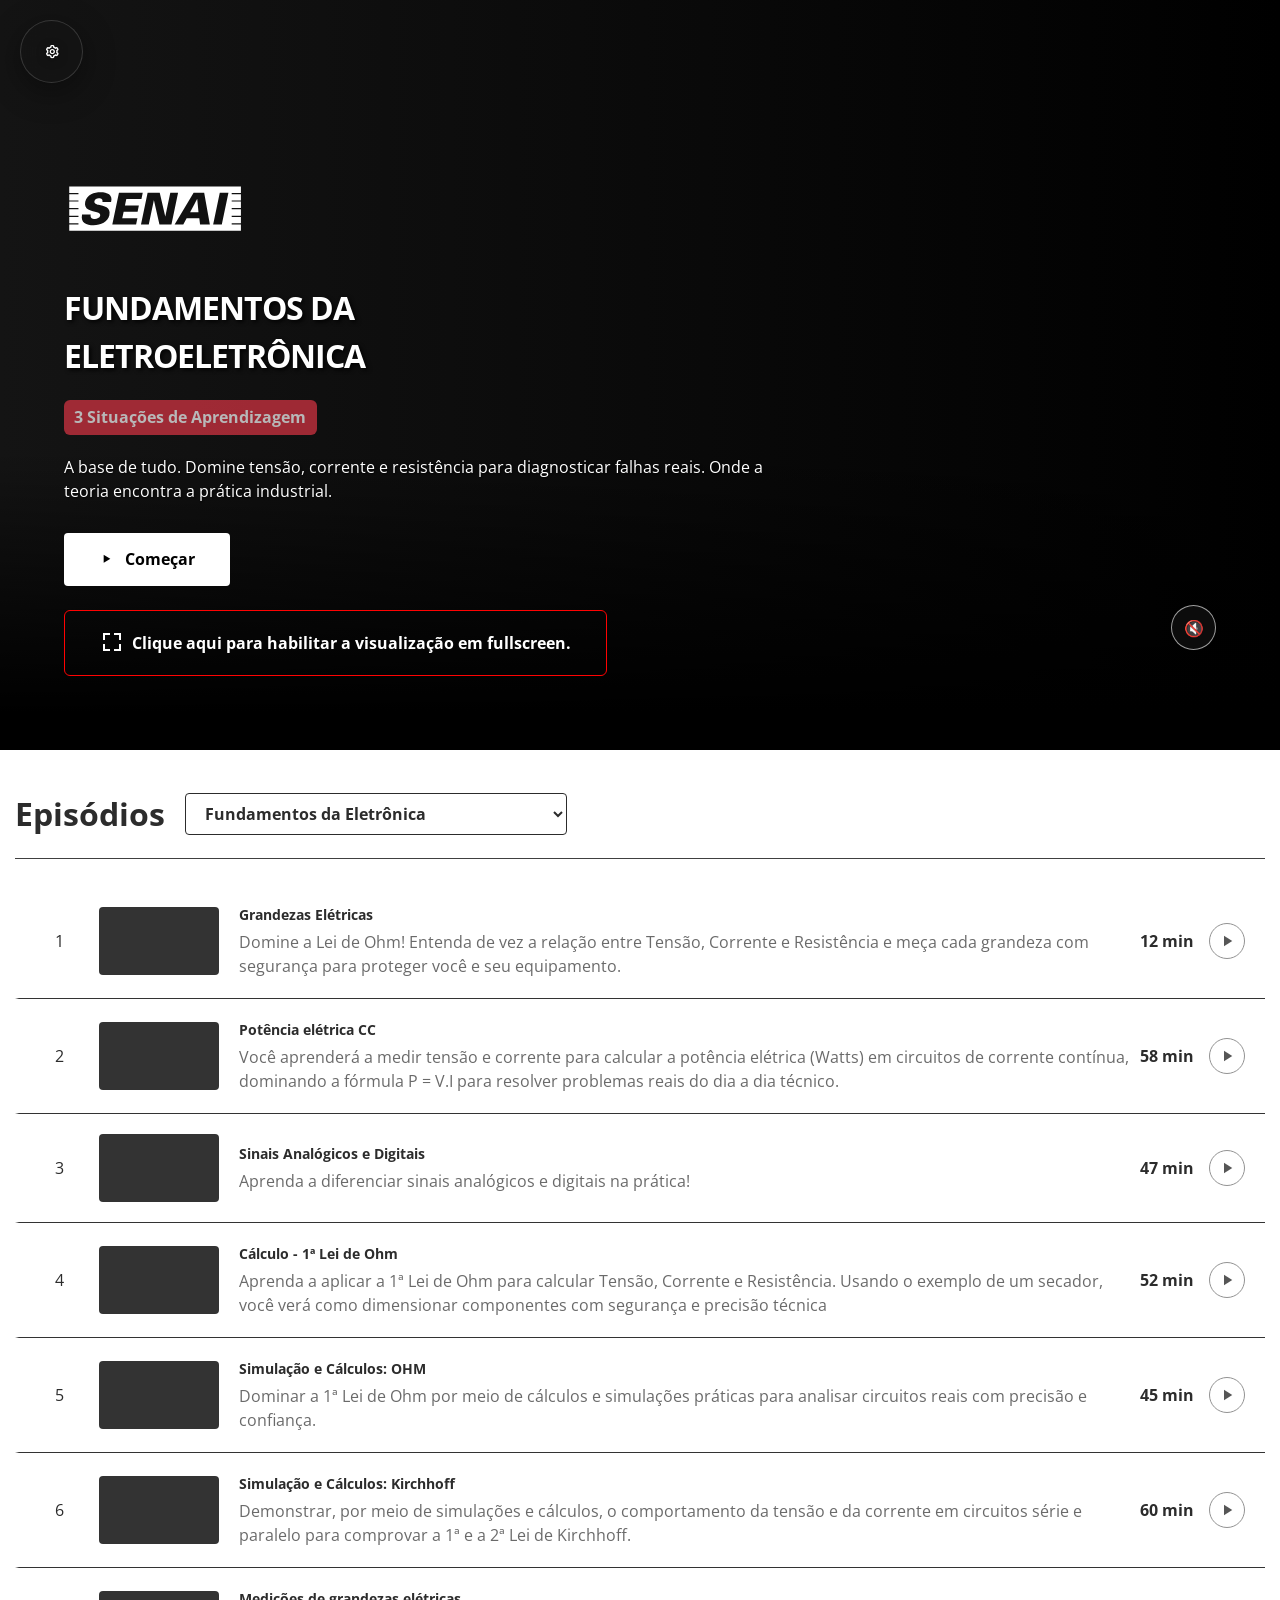
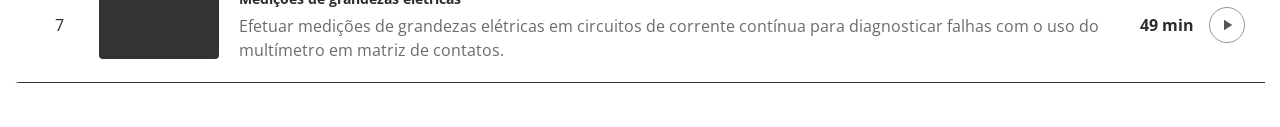
==== commit 4ceb5888: "Falta corrigir o tempo de video" ====
--- a/index.html
+++ b/index.html
@@ -44,6 +44,23 @@
     <link href="https://fonts.googleapis.com/icon?family=Material+Icons" rel="stylesheet">
     <link href="https://fonts.googleapis.com/icon?family=Material+Icons+Outlined" rel="stylesheet">
     <script src="./video-interativo.js"></script>
+    <!-- MathJax Configuration -->
+    <script>
+        window.videos = {}; // Define objeto vazio para evitar erros de referência
+        window.currentVideoUrl = "";
+        window.MathJax = {
+            tex: {
+                inlineMath: [['\\(', '\\)']],
+                displayMath: [['\\[', '\\]']],
+                processEscapes: true
+            },
+            options: {
+                skipHtmlTags: ['script', 'noscript', 'style', 'textarea', 'pre']
+            }
+        };
+    </script>
+    <script id="MathJax-script" async src="https://cdn.jsdelivr.net/npm/mathjax@3/es5/tex-mml-chtml.js"></script>
+
 
 </head>
 
@@ -153,7 +170,7 @@
                         FUNDAMENTOS DA<br>ELETROELETRÔNICA
                     </h1>
                     <div class="hero-meta">
-                        <span class="badge text-bg-danger text-white" style="color: white !important;">2 Situações de Aprendizagem</span>
+                        <span class="badge text-bg-danger text-white" style="color: white !important;">3 Situações de Aprendizagem</span>
                     </div>
                     <p class="text-white">
                         A base de tudo. Domine tensão, corrente e resistência para diagnosticar falhas reais. Onde a
@@ -180,759 +197,759 @@
             <!-- Configuração de Vídeos de Fundo (Semântica HTML) -->
             <section class="backgroundVideos" style="display: none;">
                 <a id="s1" href="https://www.youtube.com/embed/jmLLKZxzEno?si=c9TKjYL27v7MeY06"></a>
-                <a id="s2" href="https://play.sesisenai.videolib.live/player?token=3fbb194fabd54888a47887e71a63d5ca"></a>
             </section>
 
             <!-- Dados dos Episódios (Semântica HTML) -->
             <section class="episodesData" style="display: none;">
-                <!-- SA1: FUNDAMENTOS -->
-                <div id="s1recap" data-sa="s1" data-special="recap" data-num="0" data-type="video" data-ytid="jmLLKZxzEno"
-                    data-interacoes='[{"tempo":7,"titulo":"Prefixos","pergunta":"Potências de 10 são essenciais para entender prefixos como mili e micro?","opcoes":[{"texto":"Verdadeiro","correta":true,"msg":"Correto! Usamos potências de 10 para representar grandezas muito pequenas ou grandes."},{"texto":"Falso","correta":false,"msg":"Incorreto. As potências de 10 são a base dos prefixos métricos na elétrica."}]},{"tempo":18,"titulo":"Lei de Ohm","pergunta":"Isolamento de variáveis é a base para aplicar a Lei de Ohm (V=R.I)?","opcoes":[{"texto":"Verdadeiro","correta":true,"msg":"Isso mesmo! Saber isolar o V, o R ou o I é fundamental."},{"texto":"Falso","correta":false,"msg":"Errado. Sem álgebra básica, não conseguimos calcular os componentes do circuito."}]}]'>
-                    <h1 class="title">Retomada da Unidade Anterior</h1>
+                <!-- SA1: FUNDAMENTOS DA ELETRÔNICA -->
+                <div id="s1e1" data-sa="s1" data-num="1" data-type="video" data-ytid="jmLLKZxzEno">
+                    <h1 class="title">Grandezas Elétricas</h1>
                     <span class="duration">12 min</span>
                     <a class="video" href="https://redirect.sp.senai.br/lk.php?link=1077774422758692dbce9402d0"></a>
-                    
-                    <p class="sinopse">Antes de prosseguir, retome o que você aprendeu na unidade anterior. Uma revisão
-                        essencial
-                        dos fundamentos matemáticos para aplicar nos cálculos elétricos.</p>
-                    <div class="book-text">
-                        <p class="fw-bold">CONEXÃO COM A UNIDADE ANTERIOR</p>
-                        <p>Nesta etapa, fazemos a ponte entre o conhecimento básico (física e matemática) e a aplicação
-                            profissional
-                            elétrica. O que você viu anteriormente sobre manipulação de números e lógica é a ferramenta
-                            que usaremos
-                            agora.</p>
-                        <p class="fw-bold">PONTOS DE REVISÃO</p>
-                        <ul class="list-unstyled">
-                            <li>1. Potências de 10: Essencial para entender os prefixos (mili, micro, quilo).</li>
-                            <li>2. Isolamento de Variáveis: A base para aplicar a Lei de Ohm (V=R.I).</li>
-                            <li>3. Conversão de Unidades: Garantia de precisão nos projetos.</li>
-                        </ul>
-                        <p>Prepare-se: Agora vamos usar essa base teórica para resolver problemas reais de campo.</p>
-                    </div>
-                    <div class="formula">Revisão</div>
-                <div class="interactive-questions" style="display: none;">
-                    <div class="interacao" data-tempo="7" data-titulo="Prefixos">
-                        <div class="pergunta">Potências de 10 são essenciais para entender prefixos como mili e micro?</div>
-                        <div class="opcoes">
-                            <div class="opcao" data-correta="true"
-                                data-msg="Correto! Usamos potências de 10 para representar grandezas muito pequenas ou grandes.">
-                                Verdadeiro</div>
-                            <div class="opcao" data-correta="false"
-                                data-msg="Incorreto. As potências de 10 são a base dos prefixos métricos na elétrica.">Falso</div>
-                        </div>
-                    </div>
-                    <div class="interacao" data-tempo="18" data-titulo="Lei de Ohm">
-                        <div class="pergunta">Isolamento de variáveis é a base para aplicar a Lei de Ohm (V=R.I)?</div>
-                        <div class="opcoes">
-                            <div class="opcao" data-correta="true" data-msg="Isso mesmo! Saber isolar o V, o R ou o I é fundamental.">
-                                Verdadeiro</div>
-                            <div class="opcao" data-correta="false"
-                                data-msg="Errado. Sem álgebra básica, não conseguimos calcular os componentes do circuito.">Falso</div>
-                        </div>
-                    </div>
-                </div>
-                </div>
-
-                <div id="s1e1" data-sa="s1" data-num="1" data-type="video" data-ytid="SfCg_1jikNk"
-                    data-interacoes='[{"tempo":12,"titulo":"Carga Elétrica","pergunta":"Qual é a unidade de medida da carga elétrica?","opcoes":[{"texto":"Ampere (A)","correta":false,"msg":"Não, Ampere é a unidade de medida da corrente elétrica."},{"texto":"Volt (V)","correta":false,"msg":"Não, Volt mede a tensão elétrica."},{"texto":"Coulomb (C)","correta":true,"msg":"Acertou! 1 Coulomb equivale a aproximadamente 6,24 quintilhões de elétrons."},{"texto":"Ohm (Ω)","correta":false,"msg":"Não, Ohm é a unidade de medida da resistência elétrica."}]},{"tempo":25,"titulo":"Materiais","pergunta":"O cobre é considerado um excelente isolante elétrico?","opcoes":[{"texto":"Verdadeiro","correta":false,"msg":"Erro. O cobre é um excelente CONDUTOR."},{"texto":"Falso","correta":true,"msg":"Correto! O cobre é um condutor, não um isolante."}]},{"tempo":60,"titulo":"Estrutura Atômica","pergunta":"Os elétrons livres estão localizados na camada de valência?","opcoes":[{"texto":"Sim","correta":true,"msg":"Correto! A camada de valência é a mais externa."},{"texto":"Não","correta":false,"msg":"Incorreto. É na camada de valência que eles residem."}]},{"tempo":120,"titulo":"Isolamento","pergunta":"O ar seco pode se tornar um condutor se a tensão for muito alta?","opcoes":[{"texto":"Verdadeiro","correta":true,"msg":"Exato! Isso ocorre na ruptura diielétrica, como nos raios."},{"texto":"Falso","correta":false,"msg":"Incorreto. Com tensão suficiente, até o ar conduz eletricidade."}]}]'>
-                    <h1 class="title">Natureza da Eletricidade</h1>
+                    <p class="sinopse">Domine a Lei de Ohm! Entenda de vez a relação entre Tensão, Corrente e Resistência e meça cada
+                        grandeza com segurança para proteger você e seu equipamento.</p>
+                    <div class="book-text">
+                            <img src="/Layout/Template/img/sa1/1.jpg" alt="" srcset="">
+                            <p class="fw-bold fs-4">Medições Elétricas</p>
+                            
+                            <p><strong>Prefixos Métricos:</strong> No multímetro, \(250mA\) equivalem a \(0,25A\). Divida por 1000 para converter
+                                miliamperes em Amperes.</p>
+                            
+                            <p><strong>Segurança (Resistência):</strong> Para medir \(\Omega\), o circuito deve estar desenergizado (sem
+                                bateria/fonte) para evitar danos ao técnico e ao aparelho.</p>
+                            
+                            <p class="fw-bold mt-3">Topologia de Medição:</p>
+                            <ul class="mx-4">
+                                <li><strong>Tensão <em>(\(V\))</em>:</strong> Conexão em paralelo aos terminais.</li>
+                                <li><strong>Corrente <em>(\(A\))</em>:</strong> Conexão em série, interrompendo o circuito para intercalar o
+                                    multímetro.</li>
+                        </ul>
+                        <p><strong>Lei de Ohm & Diagnóstico:</strong> Se há Tensão <em>(\(V\))</em> mas a Corrente <em>(\(I\))</em> é zero, o
+                            circuito está aberto (ex.: fio solto). Sem caminho físico, não há fluxo de elétrons.</p>
+                        
+                        <p class="mt-3">Na imagem, você compreende que a Tensão (\(12V\)) é a pressão que impulsiona o fluxo. A Corrente é esse
+                            movimento, e converter \(600mA\) para \(0,6A\) é vital. Pela Lei de Ohm, se o fio solta, a resistência isola o
+                            caminho e o fluxo elétrico cessa.</p>
+                    </div>
+                    <div class="interactive-questions">
+                        <div class="interacao" data-tempo="60" data-titulo="Topologia de Medição" data-tipo="single" data-msg="Correto!">
+                            <div class="pergunta">Como devemos conectar o multímetro para medir a Tensão (V)?</div>
+                            <div class="opcoes">
+                                <div class="opcao" data-correta="true">Em paralelo aos terminais do componente.</div>
+                                <div class="opcao" data-correta="false">Em série, interrompendo o circuito.</div>
+                                <div class="opcao" data-correta="false">Tanto faz, desde que o circuito esteja ligado.</div>
+                            </div>
+                        </div>
+                        <div class="interacao" data-tempo="240" data-titulo="Conversão de Unidades" data-tipo="single" data-msg="Perfeito!">
+                            <div class="pergunta">Ao ler 250mA no multímetro, qual o valor equivalente em Amperes (A)?</div>
+                            <div class="opcoes">
+                                <div class="opcao" data-correta="false">2,5A</div>
+                                <div class="opcao" data-correta="true">0,25A</div>
+                                <div class="opcao" data-correta="false">2500A</div>
+                            </div>
+                        </div>
+                    </div>
+                </div>
+
+                <div id="s1e2" data-sa="s1" data-num="2" data-type="video" data-ytid="SfCg_1jikNk">
+                    <h1 class="title fw-bold fs-4">Potência elétrica CC</h1>
                     <span class="duration">58 min</span>
                     <a class="video" href="https://redirect.sp.senai.br/lk.php?link=1076695620967692dbc8250aa5"></a>
-                    
-                    <p class="sinopse">O que realmente corre dentro do fio? Entenda a estrutura atômica dos condutores e
-                        isolantes e
-                        por que alguns materiais 'seguram' a energia enquanto outros a deixam passar.</p>
-                    <div class="book-text">
-                        <p class="fw-bold">CONTEXTO PRÁTICO</p>
-                        <p>Por que usamos cobre nos fios e plástico em volta? Por que o ouro é usado em contatos de
-                            chips e não em
-                            cabos de postes? Entender a estrutura da matéria é crucial para escolher os materiais certos
-                            para
-                            condução e isolamento, garantindo eficiência e segurança.</p>
-                        <p class="fw-bold">CONCEITOS CHAVE</p>
-                        <ol>
-                            <li><strong>Carga Elétrica (Q):</strong> Tudo começa no átomo. Elétrons têm carga negativa e
-                                prótons
-                                positiva. A eletricidade que usamos é, basicamente, o movimento ordenado desses elétrons
-                                livres.
-                                <ul>
-                                    <li>Unidade: Coulomb (C).</li>
-                                    <li>1 Coulomb ≈ 6,24 quintilhões de elétrons.</li>
-                                </ul>
-                            </li>
-                            <li><strong>Condutores vs. Isolantes:</strong>
-                                <ul>
-                                    <li>Condutores (Cobre, Alumínio, Ouro): Possuem elétrons na última camada (camada de
-                                        valência)
-                                        fracamente ligados ao núcleo. Eles se soltam fácil, permitindo o fluxo.</li>
-                                    <li>Isolantes (Borracha, Vidro, Ar seco): Os elétrons estão presos firmemente. Eles
-                                        bloqueiam o
-                                        fluxo.</li>
-                                </ul>
-                            </li>
-                        </ol>
-                        <p class="fw-bold">REGRA DE SEGURANÇA</p>
-                        <p>Não existe isolante perfeito. Se a tensão for alta o suficiente (ruptura dielétrica), até o
-                            ar ou a
-                            borracha conduzem eletricidade (como em um raio). Nunca confie cegamente na capa do fio sem
-                            saber a
-                            classe de tensão dele.</p>
-                    </div>
-                    <div class="formula">Q = n . e</div>
-                <div class="interactive-questions" style="display: none;">
-                    <div class="interacao" data-tempo="12" data-titulo="Carga Elétrica">
-                        <div class="pergunta">Qual é a unidade de medida da carga elétrica?</div>
-                        <div class="opcoes">
-                            <div class="opcao" data-correta="false" data-msg="Não, Ampere é a unidade de medida da corrente elétrica.">
-                                Ampere (A)</div>
-                            <div class="opcao" data-correta="false" data-msg="Não, Volt mede a tensão elétrica.">Volt (V)</div>
-                            <div class="opcao" data-correta="true"
-                                data-msg="Acertou! 1 Coulomb equivale a aproximadamente 6,24 quintilhões de elétrons.">Coulomb (C)</div>
-                            <div class="opcao" data-correta="false" data-msg="Não, Ohm é a unidade de medida da resistência elétrica.">
-                                Ohm (Ω)</div>
-                        </div>
-                    </div>
-                    <div class="interacao" data-tempo="25" data-titulo="Materiais">
-                        <div class="pergunta">O cobre é considerado um excelente isolante elétrico?</div>
-                        <div class="opcoes">
-                            <div class="opcao" data-correta="false" data-msg="Erro. O cobre é um excelente CONDUTOR.">Verdadeiro</div>
-                            <div class="opcao" data-correta="true" data-msg="Correto! O cobre é um condutor, não um isolante.">Falso
-                            </div>
-                        </div>
-                    </div>
-                    <div class="interacao" data-tempo="60" data-titulo="Estrutura Atômica">
-                        <div class="pergunta">Os elétrons livres estão localizados na camada de valência?</div>
-                        <div class="opcoes">
-                            <div class="opcao" data-correta="true" data-msg="Correto! A camada de valência é a mais externa.">Sim</div>
-                            <div class="opcao" data-correta="false" data-msg="Incorreto. É na camada de valência que eles residem.">Não
-                            </div>
-                        </div>
-                    </div>
-                    <div class="interacao" data-tempo="120" data-titulo="Isolamento">
-                        <div class="pergunta">O ar seco pode se tornar um condutor se a tensão for muito alta?</div>
-                        <div class="opcoes">
-                            <div class="opcao" data-correta="true" data-msg="Exato! Isso ocorre na ruptura dielétrica, como nos raios.">
-                                Verdadeiro</div>
-                            <div class="opcao" data-correta="false"
-                                data-msg="Incorreto. Com tensão suficiente, até o ar conduz eletricidade.">Falso</div>
-                        </div>
-                    </div>
-                </div>
-                </div>
-
-                <div id="s1e2" data-sa="s1" data-num="2" data-type="mesacast" data-ytid="CIIh3LNn8m0">
-                    <h1 class="title">Tensão Elétrica (DDP)</h1>
+                    <p class="sinopse">Você aprenderá a medir tensão e corrente para calcular a potência elétrica (Watts) em circuitos de
+                        corrente contínua, dominando a fórmula P = V.I para resolver problemas reais do dia a dia técnico.</p>
+                    <div class="book-text">
+                        <p class="fw-bold fs-4">Potência e Medição CC</p>
+                        
+                        <p><strong>Lei de Ohm:</strong> Use o triângulo para isolar <em>\(V\)</em>, <em>\(I\)</em> ou <em>\(R\)</em>. Entenda
+                            que a resistência do filamento limita a corrente, definindo a potência final <em>(\(P = V \cdot I\))</em>.</p>
+                        
+                        <p class="fw-bold mt-3">Associação:</p>
+                        <ul class="mx-4">
+                            <li><strong>Série:</strong> Corrente única; se uma lâmpada falha, o circuito cessa.</li>
+                            <li><strong>Paralelo:</strong> Tensão igual (\(12V\)); cargas independentes, ideal para lanternas.</li>
+                        </ul>
+                        <p class="fw-bold mt-3">Multímetro:</p>
+                        <ul class="mx-4">
+                            <li><strong>Voltímetro:</strong> Conecte em paralelo (pontas nos terminais).</li>
+                            <li><strong>Amperímetro:</strong> Conecte em série (interrompa o circuito e insira o medidor).</li>
+                        </ul>
+                        <p><strong>DataSheets:</strong> Diferencie Potência Nominal (rótulo, ex.: \(21W\)) de Potência Real (calculada via
+                            medição) para diagnosticar brilho insuficiente.</p>
+                    </div>
+                    <div class="interactive-questions">
+                        <div class="interacao" data-tempo="90" data-titulo="Cálculo de Potência" data-tipo="single" data-msg="Isso mesmo!">
+                            <div class="pergunta">Qual a fórmula fundamental para calcular a potência elétrica em corrente contínua?</div>
+                            <div class="opcoes">
+                                <div class="opcao" data-correta="false">\(P = V / I\)</div>
+                                <div class="opcao" data-correta="true">\(P = V \cdot I\)</div>
+                                <div class="opcao" data-correta="false">\(P = V + I\)</div>
+                            </div>
+                        </div>
+                        <div class="interacao" data-tempo="300" data-titulo="Potência Real x Nominal" data-tipo="single" data-msg="Excelente!">
+                            <div class="pergunta">O que deve ser feito se a potência calculada é muito menor que a nominal e o componente não funciona?</div>
+                            <div class="opcoes">
+                                <div class="opcao" data-correta="true">Verificar falhas na alimentação ou resistências parasitas.</div>
+                                <div class="opcao" data-correta="false">Trocar por um fusível maior.</div>
+                                <div class="opcao" data-correta="false">Ignorar, já que a etiqueta garante o funcionamento.</div>
+                            </div>
+                        </div>
+                    </div>
+                </div>
+
+                <div id="s1e3" data-sa="s1" data-num="3" data-type="video" data-ytid="CIIh3LNn8m0">
+                    <h1 class="title">Sinais Analógicos e Digitais</h1>
                     <span class="duration">47 min</span>
                     <a class="video" href="https://redirect.sp.senai.br/lk.php?link=1078611813412692dbd3b69c6f"></a>
-                    
-                    <p class="sinopse">Sem pressão, nada se move. Debate técnico sobre a Diferença de Potencial, como
-                        ela é gerada e
-                        por que tensões diferentes exigem equipamentos de proteção diferentes.</p>
-                    <div class="book-text">
-                        <p class="fw-bold">CONTEXTO PRÁTICO</p>
-                        <p>Imagine uma caixa d'água. A altura da caixa cria a pressão para a água descer. A Tensão
-                            Elétrica
-                            (Voltagem) é exatamente essa "pressão" que empurra os elétrons. Sem tensão, não há corrente,
-                            mesmo que o
-                            circuito esteja fechado.</p>
-                        <p class="fw-bold">CONCEITOS CHAVE</p>
-                        <ol>
-                            <li><strong>Definição Técnica:</strong> Tensão é a diferença de potencial elétrico entre
-                                dois pontos. É
-                                o trabalho necessário para mover uma carga de um ponto a outro.
-                                <ul>
-                                    <li>Símbolo: V (ou U, ou E).</li>
-                                    <li>Unidade: Volt (V).</li>
-                                </ul>
-                            </li>
-                            <li><strong>Tipos de Fontes:</strong>
-                                <ul>
-                                    <li>Contínua (DC): Pilhas, baterias, fontes de PC. A pressão é constante e num único
-                                        sentido.
-                                    </li>
-                                    <li>Alternada (AC): Tomada de casa. A polaridade inverte 60 vezes por segundo
-                                        (60Hz).</li>
-                                </ul>
-                            </li>
-                        </ol>
-                        <p class="fw-bold text-info border-start border-info border-3 ps-2">DICA DE DIAGNÓSTICO</p>
-                        <p>Você sempre mede tensão EM PARALELO com o componente. Colocar as pontas de prova do
-                            multímetro nos dois
-                            terminais da tomada ou da bateria é seguro (na escala correta). Tensão não "flui", tensão
-                            "está" lá.</p>
-                    </div>
-                    <div class="formula">V = W / Q</div>
-                <div class="interactive-questions" style="display: none;">
-                    <div class="interacao" data-tempo="45" data-titulo="Definição de Tensão">
-                        <div class="pergunta">A Tensão Elétrica (DDP) pode ser comparada à pressão em um sistema hidráulico?</div>
-                        <div class="opcoes">
-                            <div class="opcao" data-correta="true"
-                                data-msg="Correto! Assim como a pressão empurra a água, a tensão empurra os elétrons.">Verdadeiro</div>
-                            <div class="opcao" data-correta="false"
-                                data-msg="Incorreto. A analogia da pressão é a mais comum para explicar a DDP.">Falso</div>
-                        </div>
-                    </div>
-                    <div class="interacao" data-tempo="180" data-titulo="Unidade da Tensão">
-                        <div class="pergunta">Qual é a unidade de medida da tensão elétrica?</div>
-                        <div class="opcoes">
-                            <div class="opcao" data-correta="false" data-msg="Errado. Ampere mede a corrente.">Ampere (A)</div>
-                            <div class="opcao" data-correta="true" data-msg="Excelente! O Volt é a unidade de diferença de potencial.">
-                                Volt (V)</div>
-                        </div>
-                    </div>
-                    <div class="interacao" data-tempo="300" data-titulo="Ligação do Multímetro">
-                        <div class="pergunta">Para medir tensão, o multímetro deve ser ligado em paralelo com a carga?</div>
-                        <div class="opcoes">
-                            <div class="opcao" data-correta="true" data-msg="Correto! Tensão se mede em paralelo.">Sim</div>
-                            <div class="opcao" data-correta="false" data-msg="Errado. Se ligar em série, a medição não será de tensão.">
-                                Não</div>
-                        </div>
-                    </div>
-                    </div>
-                    </div>
-                    <div id="s1e3" data-sa="s1" data-num="3" data-type="podcast" data-ytid="KgJla5Z0FDM">
-                    <h1 class="title">Corrente Elétrica</h1>
+                    <p class="sinopse">Aprenda a diferenciar sinais analógicos e digitais na prática!</p>
+                    <div class="book-text">
+                        <p class="fw-bold fs-4">Ondas e Osciloscópio</p>
+                        <p>A <strong>Amplitude</strong> é a altura da onda (tensão), e a <strong>Frequência</strong> é a rapidez dos ciclos. No
+                            osciloscópio, use <strong>Volts/Div</strong> para ajustar a altura e <strong>Time/Div</strong> para esticar ou
+                            comprimir o tempo, permitindo ver a transição da senoidal fluida para a quadrada digital.</p>
+                        
+                        <p class="fw-bold mt-3">Sistema Binário</p>
+                        <p>O sinal digital é "discreto" porque assume apenas dois estados: \(0\) (nível baixo) ou \(1\) (nível alto). Diferente
+                            do analógico infinito, ele pula entre esses bits definidos.</p>
+                        
+                        <p class="fw-bold mt-3">Ruído e Precisão</p>
+                        <p>Sinais digitais são mais resistentes a interferências. Enquanto o ruído deforma a onda analógica, o sistema digital
+                            ignora pequenas "sujeiras" elétricas, mantendo a precisão dos dados.</p>
+                        
+                        <p class="mt-3">A imagem ilustra o contraste entre o sinal analógico (contínuo/sensível a ruídos) e o digital (discreto
+                            em bits \(0\) e \(1\)). O gráfico demonstra a transição da onda senoidal para a quadrada, conhecimento essencial
+                            para operar o osciloscópio e compreender a precisão e a resistência a ruídos da tecnologia atual.</p>
+                    </div>
+                    <div class="formula">\( f = \frac{1}{T} \)</div>
+                    <div class="interactive-questions">
+                        <div class="interacao" data-tempo="150" data-titulo="Sinais Digitais" data-tipo="single" data-msg="Muito bem!">
+                            <div class="pergunta">Qual a principal vantagem do sinal digital em relação ao analógico em termos de interferência?</div>
+                            <div class="opcoes">
+                                <div class="opcao" data-correta="false">É mais bonito no osciloscópio.</div>
+                                <div class="opcao" data-correta="true">É mais resistente a ruídos e mantém a precisão dos dados.</div>
+                                <div class="opcao" data-correta="false">Possui infinitos níveis de tensão.</div>
+                            </div>
+                        </div>
+                    </div>
+                </div>
+<div id="s1e4" data-sa="s1" data-num="4" data-type="video" data-ytid="KgJla5Z0FDM">
+    <h1 class="title">Cálculo - 1ª Lei de Ohm</h1>
                     <span class="duration">52 min</span>
                     <a class="video" href="https://redirect.sp.senai.br/lk.php?link=1079757631913692dbd92d407a"></a>
-                    
-                    <p class="sinopse">O fluxo que realiza o trabalho. Entenda a intensidade da corrente, o sentido real
-                        vs.
-                        convencional e os perigos do Efeito Joule em conexões mal feitas.</p>
-                    <div class="book-text">
-                        <p class="fw-bold">CONTEXTO PRÁTICO</p>
-                        <p>Se a tensão é a pressão, a Corrente é a água fluindo. É o movimento dos elétrons que acende a
-                            lâmpada,
-                            gira o motor e, infelizmente, mata. É a corrente que aquece os fios (Efeito Joule), por isso
-                            dimensionamos cabos baseados nela (Amperes), não na tensão.</p>
-                        <p class="fw-bold">CONCEITOS CHAVE</p>
-                        <ol>
-                            <li><strong>Intensidade (I):</strong> Mede a quantidade de carga que passa por um ponto em
-                                um segundo.
-                                <ul>
-                                    <li>Unidade: Ampere (A).</li>
-                                </ul>
-                            </li>
-                            <li><strong>Sentido da Corrente:</strong>
-                                <ul>
-                                    <li>Sentido Real: Elétrons vão do Negativo (-) para o Positivo (+).</li>
-                                    <li>Sentido Convencional: Adotado historicamente e usado em esquemas, vai do
-                                        Positivo (+) para o
-                                        Negativo (-). *Use sempre o convencional para análise de circuitos.*</li>
-                                </ul>
-                            </li>
-                        </ol>
-                        <p class="fw-bold text-danger border-start border-danger border-3 ps-2">ATENÇÃO CRÍTICA</p>
-                        <p>Para medir corrente com multímetro comum, você deve abrir o circuito e colocar o aparelho EM
-                            SÉRIE. Se
-                            você tentar medir corrente colocando as pontas na tomada (em paralelo), causará um
-                            curto-circuito
-                            imediato e queimará o fusível do seu aparelho.</p>
-                    </div>
-                    <div class="formula">I = V / R</div>
-                <div class="interactive-questions" style="display: none;">
-                    <div class="interacao" data-tempo="60" data-titulo="Natureza da Corrente">
-                        <div class="pergunta">A corrente elétrica é o movimento ordenado de cargas elétricas?</div>
-                        <div class="opcoes">
-                            <div class="opcao" data-correta="true" data-msg="Correto! É o fluxo de elétrons em um condutor.">Sim</div>
-                            <div class="opcao" data-correta="false" data-msg="Incorreto. Sem movimento ordenado não há corrente.">Não
-                            </div>
-                        </div>
-                        </div>
-                        <div class="interacao" data-tempo="240" data-titulo="Sentido Convencional">
-                            <div class="pergunta">No sentido convencional, a corrente flui do pólo positivo para o negativo?</div>
-                            <div class="opcoes">
-                                <div class="opcao" data-correta="true" data-msg="Isso mesmo! É o padrão usado na análise de circuitos.">
-                                    Verdadeiro</div>
-                                <div class="opcao" data-correta="false"
-                                    data-msg="Errado. O sentido real é do - para o +, mas o convencional é do + para o -.">Falso</div>
-                            </div>
-                        </div>
-                        <div class="interacao" data-tempo="420" data-titulo="Efeito Joule">
-                            <div class="pergunta">O aquecimento de um condutor pela passagem da corrente é chamado de:</div>
-                            <div class="opcoes">
-                                <div class="opcao" data-correta="true" data-msg="Perfeito! É a transformação de energia elétrica em térmica.">
-                                    Efeito Joule</div>
-                                <div class="opcao" data-correta="false" data-msg="Não. O efeito Doppler é relacionado a ondas sonoras/luz.">
-                                    Efeito Doppler</div>
-                            </div>
-                        </div>
-                        </div>
-                        </div>
-                        <div id="s1e4" data-sa="s1" data-num="4" data-type="video" data-ytid="E738SS5QwhU">
-                    <h1 class="title">Resistência Elétrica</h1>
+                    <p class="sinopse">Aprenda a aplicar a 1ª Lei de Ohm para calcular Tensão, Corrente e Resistência. Usando o exemplo de
+                        um secador, você verá como dimensionar componentes com segurança e precisão técnica</p>
+                    <div class="book-text">
+                        <p class="fw-bold fs-4">Grandezas e Matemática</p>
+                        <p>As três grandezas fundamentais são: <strong>Tensão (\(V\))</strong>, <strong>Corrente (\(I\))</strong> e <strong>Resistência (\(R\))</strong>.</p>
+                        <ul class="mx-4">
+                            <li><strong>\(V = R \cdot I\):</strong> Use multiplicação para achar a Tensão.</li>
+                            <li><strong>\(I = V / R\) ou \(R = V / I\):</strong> Use divisão para Corrente ou Resistência.</li>
+                        </ul>
+                        <p><strong>Prefixos:</strong> Lembre-se que \(1.000mA = 1A\).</p>
+                        
+                        <p class="fw-bold fs-4 mt-3">Prática e Proteção</p>
+                        <p>No exemplo do secador (\(220V / 700W\)), a corrente calculada é de \(3,14A\).</p>
+                        <p><strong>Fusíveis:</strong> Devem ter capacidade superior ao valor calculado (ex.: \(4A\)) para evitar queimas por picos irrelevantes, mas garantir a segurança.</p>
+                        
+                        <p class="fw-bold fs-4 mt-3">Circuitos Complexos</p>
+                        <p>A Lei de Ohm se expande para:</p>
+                        <ul class="mx-4">
+                            <li><strong>Série:</strong> Corrente única, resistências somadas.</li>
+                            <li><strong>Paralelo:</strong> Tensão igual, correntes divididas.</li>
+                            <li><strong>Misto:</strong> Combinação de ambos.</li>
+                        </ul>
+                        
+                        <p class="mt-3">Esta imagem oferece uma visão abrangente e comparativa dos fundamentos apresentados na videoaula, conectando os conceitos teóricos da 1ª Lei de Ohm com aplicações e analogias intuitivas.</p>
+                    </div>
+                    <div class="formula">\( V = R \cdot I \)</div>
+                    <div class="interactive-questions">
+                        <div class="interacao" data-tempo="180" data-titulo="Dimensionamento" data-tipo="single" data-msg="Isso mesmo!">
+                            <div class="pergunta">Como deve ser escolhido o valor de um fusível de proteção após o cálculo da corrente do circuito?</div>
+                            <div class="opcoes">
+                                <div class="opcao" data-correta="false">O mesmo valor da corrente calculada.</div>
+                                <div class="opcao" data-correta="true">Um valor ligeiramente superior para suportar picos, garantindo a proteção.</div>
+                                <div class="opcao" data-correta="false">O dobro do valor calculado por segurança extra.</div>
+                            </div>
+                        </div>
+                    </div>
+                </div>
+<div id="s1e5" data-sa="s1" data-num="5" data-type="video" data-ytid="E738SS5QwhU">
+                    <h1 class="title">Simulação e Cálculos: OHM</h1>
                     <span class="duration">45 min</span>
                     <a class="video" href="https://redirect.sp.senai.br/lk.php?link=10802032402770692dbe144bcef"></a>
-                    
-                    <p class="sinopse">O controle do fluxo. Como limitamos a corrente para proteger componentes
-                        sensíveis e como a
-                        resistividade dos materiais afeta o projeto de cabos longos.</p>
-                    <div class="book-text">
-                        <p class="fw-bold">CONTEXTO PRÁTICO</p>
-                        <p>Um circuito sem resistência é um curto-circuito (corrente infinita). A resistência é a
-                            propriedade que
-                            limita a corrente. Ela é usada propositalmente (resistores em placas, filamento de chuveiro
-                            para gerar
-                            calor) ou é um obstáculo indesejado (mau contato em emendas).</p>
-                        <p class="fw-bold">CONCEITOS CHAVE</p>
-                        <ol>
-                            <li><strong>Definição:</strong> A oposição à passagem da corrente. Ao passar por uma
-                                resistência, os
-                                elétrons colidem com os átomos do material, gerando calor.
-                                <ul>
-                                    <li>Unidade: Ohm (Ω).</li>
-                                </ul>
-                            </li>
-                            <li><strong>Fatores que influenciam (2ª Lei de Ohm):</strong>
-                                <ul>
-                                    <li>Comprimento (L): Quanto maior o fio, maior a resistência.</li>
-                                    <li>Área (A): Quanto mais grosso o fio, menor a resistência (mais espaço para
-                                        passar).</li>
-                                    <li>Material (ρ): Cobre conduz melhor que ferro.</li>
-                                </ul>
-                            </li>
-                        </ol>
-                        <p class="fw-bold text-warning border-start border-warning border-3 ps-2">DICA DE MANUTENÇÃO</p>
-                        <p>Mau contato é uma "resistência indesejada". Em um conector frouxo, a resistência aumenta,
-                            gera calor
-                            excessivo e pode causar incêndio. O aperto correto de parafusos em quadros elétricos é
-                            vital.</p>
-                    </div>
-                    <div class="formula">R = ρ (L / A)</div>
-                <div class="interactive-questions" style="display: none;">
-                    <div class="interacao" data-tempo="90" data-titulo="Oposição ao Fluxo">
-                        <div class="pergunta">A resistência elétrica é a oposição que os materiais oferecem à corrente?</div>
-                        <div class="opcoes">
-                            <div class="opcao" data-correta="true"
-                                data-msg="Correto! Quanto maior a resistência, menor a corrente para a mesma tensão.">Verdadeiro</div>
-                            <div class="opcao" data-correta="false"
-                                data-msg="Incorreto. A resistência é justamente essa dificuldade imposta.">Falso</div>
-                        </div>
-                    </div>
-                    <div class="interacao" data-tempo="300" data-titulo="Segunda Lei de Ohm">
-                        <div class="pergunta">Se aumentarmos o comprimento de um fio, sua resistência:</div>
-                        <div class="opcoes">
-                            <div class="opcao" data-correta="true"
-                                data-msg="Exato! O comprimento é diretamente proporcional à resistência.">Aumenta</div>
-                            <div class="opcao" data-correta="false" data-msg="Errado. Fios mais longos oferecem mais resistência.">
-                                Diminui</div>
-                        </div>
-                    </div>
-                    <div class="interacao" data-tempo="540" data-titulo="Material do Condutor">
-                        <div class="pergunta">Qual destes materiais possui menor resistividade elétrica?</div>
-                        <div class="opcoes">
-                            <div class="opcao" data-correta="false" data-msg="Não. O ferro é um condutor pior que o cobre.">Ferro</div>
-                            <div class="opcao" data-correta="true" data-msg="Excelente! O cobre é um dos melhores condutores comerciais.">
-                                Cobre</div>
-                        </div>
-                    </div>
-                    </div>
-                    </div>
-                    <div id="s1e5" data-sa="s1" data-num="5" data-type="mesacast" data-ytid="cUZ3MXap3ik">
-                    <h1 class="title">Lei de Ohm</h1>
+                    <p class="sinopse">Dominar a 1ª Lei de Ohm por meio de cálculos e simulações práticas para analisar circuitos reais com precisão e confiança.</p>
+                    <div class="book-text">
+                        <p>Este material sintetiza os pontos-chave para apoiar sua prática com a 1ª Lei de Ohm.</p>
+                        
+                        <p class="fw-bold fs-5 mt-3">Esquemas e Simulação</p>
+                        <p>Antes de calcular, identifique os símbolos:</p>
+                        <ul class="mx-4">
+                            <li><strong>V (Fonte):</strong> Linhas paralelas (traço longo é o polo +).</li>
+                            <li><strong>R (Resistor):</strong> Retângulo ou linha em zigue-zague.</li>
+                        </ul>
+                        <p>No simulador, clique nos componentes para ajustar a tensão \((V)\) e observar a corrente \((I)\).</p>
+
+                        <p class="fw-bold fs-5 mt-3">Unidades e Medidas</p>
+                        <p>Atenção às conversões para preencher as tabelas corretamente:</p>
+                        <ul class="mx-4">
+                            <li><strong>Miliampere (mA):</strong> Divida por 1.000 para obter Ampere \((A)\). Ex.: \(220mA = 0,22A\).</li>
+                            <li><strong>Quilo-ohm (kΩ):</strong> Multiplique por 1.000 para obter Ohm \((\Omega)\).</li>
+                        </ul>
+
+                        <p class="fw-bold fs-5 mt-3">Teoria x Prática</p>
+                        <p><strong>Cálculo:</strong> \(V = R \cdot I\). Se houver pequena diferença entre o cálculo e o simulador, verifique a resistência interna ou arredondamentos. Use a simulação para validar sua análise em qualquer sistema elétrico.</p>
+                        <p>Use o triângulo para calcular grandezas: \(I = V / R\). Na tabela, compare o cálculo teórico com a prática do simulador (\(220 \Omega\)). Atenção às conversões de \(mA\) para \(A\)!</p>
+                    </div>
+                    <div class="formula">\( I = \frac{V}{R} \)</div>
+                    <div class="interactive-questions">
+                        <div class="interacao" data-tempo="120" data-titulo="Simbologia" data-tipo="single" data-msg="Excelente!">
+                            <div class="pergunta">Quais são os símbolos universais para Tensão (V) e Resistor (R)?</div>
+                            <div class="opcoes">
+                                <div class="opcao" data-correta="false">V: Círculo; R: Linha reta.</div>
+                                <div class="opcao" data-correta="true">V: Linhas paralelas (traço longo é +); R: Retângulo ou zigue-zague.</div>
+                                <div class="opcao" data-correta="false">V: Quadrado; R: Triângulo.</div>
+                            </div>
+                        </div>
+                        <div class="interacao" data-tempo="240" data-titulo="Conversão de Unidades" data-tipo="single" data-msg="Isso mesmo!">
+                            <div class="pergunta">Ao converter 220mA para Ampere (A), qual o valor correto?</div>
+                            <div class="opcoes">
+                                <div class="opcao" data-correta="false">2,2A</div>
+                                <div class="opcao" data-correta="true">0,22A</div>
+                                <div class="opcao" data-correta="false">2200A</div>
+                            </div>
+                        </div>
+                    </div>
+                </div>
+
+                <div id="s1e6" data-sa="s1" data-num="6" data-type="video" data-ytid="cUZ3MXap3ik">
+                    <h1 class="title">Simulação e Cálculos: Kirchhoff</h1>
                     <span class="duration">60 min</span>
                     <a class="video" href="https://redirect.sp.senai.br/lk.php?link=1081635063246692dc03853f1b"></a>
-                    
-                    <p class="sinopse">A ferramenta de previsão do técnico. Como usar a relação matemática entre V, I e
-                        R para
-                        diagnosticar defeitos antes mesmo de medir.</p>
-                    <div class="book-text">
-                        <p class="fw-bold">CONTEXTO PRÁTICO</p>
-                        <p>A Lei de Ohm não é apenas uma fórmula escolar; é a principal ferramenta de diagnóstico. Se
-                            você sabe a
-                            tensão da fonte e a resistência da carga, você sabe exatamente quanto deve ser a corrente.
-                            Se medir algo
-                            diferente, há defeito.</p>
-                        <p class="fw-bold">CONCEITOS CHAVE</p>
-                        <p class="text-center fw-bold fs-4">V = R . I</p>
-                        <p>Desta fórmula simples derivam as três verdades da elétrica linear:</p>
-                        <ol>
-                            <li>Para uma resistência fixa, se aumentar a Tensão, a Corrente aumenta.</li>
-                            <li>Para uma tensão fixa, se aumentar a Resistência, a Corrente diminui.</li>
-                            <li>Se a corrente for zero e houver tensão, a resistência é infinita (circuito aberto).</li>
-                        </ol>
-                        <p class="fw-bold">APLICAÇÃO REAL</p>
-                        <p>Vai instalar um LED de 2V em uma bateria de 12V? Sem um resistor, o LED queima. Cálculo do
-                            Resistor: (12V
-                            - 2V) / 0.02A = 500Ω. A Lei de Ohm permite projetar o componente exato para proteger o
-                            circuito.</p>
-                    </div>
-                    <div class="formula">V = R . I</div>
-                <div class="interactive-questions" style="display: none;">
-                    <div class="interacao" data-tempo="120" data-titulo="Triângulo de Ohm">
-                        <div class="pergunta">Se V = 12V e R = 4Ω, qual é a corrente (I)?</div>
-                        <div class="opcoes">
-                            <div class="opcao" data-correta="true" data-msg="Correto! I = V / R = 12 / 4.">3 A</div>
-                            <div class="opcao" data-correta="false" data-msg="Errado. Você multiplicou em vez de dividir.">48 A</div>
-                        </div>
-                    </div>
-                    <div class="interacao" data-tempo="600" data-titulo="Análise de Falha">
-                        <div class="pergunta">Um circuito com resistência infinita indica:</div>
-                        <div class="opcoes">
-                            <div class="opcao" data-correta="false"
-                                data-msg="Incorreto. Curto-circuito tem resistência próxima de zero.">Curto-circuito</div>
-                            <div class="opcao" data-correta="true"
-                                data-msg="Isso mesmo! Resistência infinita significa interrupção no fluxo.">Circuito aberto</div>
-                        </div>
-                    </div>
-                </div>
-                </div>
-                <div id="s1e6" data-sa="s1" data-num="6" data-type="podcast" data-ytid="18hdDSUlM30">
-                    <h1 class="title">Potência Elétrica</h1>
+                    <p class="sinopse">Demonstrar, por meio de simulações e cálculos, o comportamento da tensão e da corrente em circuitos série e paralelo para comprovar a 1ª e a 2ª Lei de Kirchhoff.</p>
+                    <div class="book-text">
+                        <p>Para complementar essa videoaula, que foca na comprovação das Leis de Kirchhoff, utilize este guia rápido para fundamentar sua prática e estudos teóricos.</p>
+                        
+                        <p class="fw-bold fs-5 mt-3">Fundamentos e Sistema Internacional de Unidades</p>
+                        <p>A base de toda análise é a Lei de Ohm: \(V = R \cdot I\). Domine as unidades: Tensão em Volts \((V)\), Corrente em Amperes \((A)\) e Resistência em Ohms \((\Omega)\).</p>
+                        
+                        <p class="fw-bold fs-5 mt-3">Estrutura de Circuitos</p>
+                        <ul class="mx-4">
+                            <li><strong>Série:</strong> Resistores em fila. A corrente \((I)\) é igual em todos, mas a tensão \((V)\) se divide.</li>
+                            <li><strong>Paralelo:</strong> Resistores lado a lado. A tensão \((V)\) é a mesma, mas a corrente \((I)\) se divide nos nós.</li>
+                        </ul>
+                        
+                        <p class="fw-bold fs-5 mt-3">Simulação Prática</p>
+                        <p>Antes de simular, calcule a Resistência Equivalente. No software, use o Amperímetro em série para medir correntes e o Voltímetro em paralelo para tensões, comprovando as Leis de Kirchhoff de forma visual.</p>
+                        <p><strong>Dica:</strong> Converta sempre os resultados (ex.: \(0,068A = 68mA\)) para leitura correta no simulador.</p>
+                        <p>Confira o passo a passo matemático para dominar a análise de circuitos paralelos. Aprenda a calcular correntes e resistências, validando a 1ª Lei de Kirchhoff antes da simulação.</p>
+                    </div>
+                    <div class="formula">\( \sum V = 0 \)</div>
+                    <div class="interactive-questions">
+                        <div class="interacao" data-tempo="180" data-titulo="Circuito Série" data-tipo="single" data-msg="Correto!">
+                            <div class="pergunta">Em um circuito série, como se comporta a corrente (I)?</div>
+                            <div class="opcoes">
+                                <div class="opcao" data-correta="false">A corrente se divide proporcionalmente.</div>
+                                <div class="opcao" data-correta="true">A corrente é igual em todos os componentes.</div>
+                                <div class="opcao" data-correta="false">A corrente aumenta a cada resistor.</div>
+                            </div>
+                        </div>
+                    </div>
+                </div>
+
+                <div id="s1e7" data-sa="s1" data-num="7" data-type="video" data-ytid="18hdDSUlM30">
+                    <h1 class="title">Medições de grandezas elétricas</h1>
                     <span class="duration">49 min</span>
                     <a class="video" href="https://redirect.sp.senai.br/lk.php?link=10821266185906692dc07da0747"></a>
-                    
-                    <p class="sinopse">Energia custa dinheiro. A diferença entre Potência (W) e Energia (kWh),
-                        dimensionamento de
-                        disjuntores e o cálculo de consumo de equipamentos.</p>
-                    <div class="book-text">
-                        <p class="fw-bold">CONTEXTO PRÁTICO</p>
-                        <p>O cliente paga por Energia (kWh), mas os equipamentos consomem Potência (Watts). O técnico
-                            precisa saber
-                            a potência para dimensionar disjuntores (proteção) e cabos. Um motor de alta potência exige
-                            cabos
-                            grossos, não porque a tensão é alta, mas porque a corrente necessária para gerar essa
-                            potência é alta.
-                        </p>
-                        <p class="fw-bold">CONCEITOS CHAVE</p>
-                        <ol>
-                            <li><strong>Definição:</strong> Potência é a rapidez com que a energia é transformada
-                                (elétrica em
-                                térmica, mecânica ou luminosa).
-                                <ul>
-                                    <li>Fórmula: P = V . I (Lei de Joule).</li>
-                                    <li>Unidade: Watt (W).</li>
-                                </ul>
-                            </li>
-                            <li><strong>Consumo (Energia):</strong> É a potência multiplicada pelo tempo de uso.
-                                <ul>
-                                    <li>E = P . t</li>
-                                    <li>Um chuveiro de 5000W ligado por 1 hora consome 5kWh.</li>
-                                </ul>
-                            </li>
-                        </ol>
-                        <p class="fw-bold text-info border-start border-info border-3 ps-2">DICA DE PROJETO</p>
-                        <p>Resistores têm limite de potência! Um resistor de 1/4 W (0.25W) vai torrar se você forçá-lo a
-                            dissipar
-                            2W, mesmo que o valor em Ohms esteja correto para a corrente. Sempre verifique a dissipação
-                            térmica.</p>
-                    </div>
-                    <div class="formula">P = V . I</div>
-                <div class="interactive-questions" style="display: none;">
-                    <div class="interacao" data-tempo="10" data-titulo="Watts">
-                        <div class="pergunta">A Potência Elétrica, que representa o trabalho realizado, é medida em Watts (W)?</div>
-                        <div class="opcoes">
-                            <div class="opcao" data-correta="true" data-msg="Sim! O Watt mede a taxa de conversão de energia.">
-                                Verdadeiro</div>
-                            <div class="opcao" data-correta="false" data-msg="Incorreto. Watts é a unidade padrão de potência.">Falso
-                            </div>
-                        </div>
-                    </div>
-                    <div class="interacao" data-tempo="20" data-titulo="Consumo">
-                        <div class="pergunta">A energia (kWh) cobrada na conta de luz é a potência multiplicada pelo tempo?</div>
-                        <div class="opcoes">
-                            <div class="opcao" data-correta="true"
-                                data-msg="Exatamente! Energia é o acúmulo da potência usada ao longo do tempo.">Verdadeiro</div>
-                            <div class="opcao" data-correta="false" data-msg="Errado. kWh é justamente potência (kW) vezes horas (h).">
-                                Falso</div>
-                        </div>
-                    </div>
-                </div>
-                </div>
-
-                <!-- SA2: ELETRÔNICA -->
-                <div id="s2e1" data-sa="s2" data-num="1" data-type="podcast">
-                    <h1 class="title">Corrente Alternada (CA)</h1>
-                    <span class="duration">55 min</span>
-                    <a class="video" href="https://cdnvideolib-hls.azureedge.net/asset-2516878062656514668-2f64d3a3-9afd-4257-a548-d5d03e07d598/1080p.m3u8?sv=2024-08-04&se=2026-03-11T23%3A39%3A03Z&sr=c&sp=r&sig=TMgqjj9DLnRxKMEoMrBfZrvxt6ikIPapG5OAXsrOIeI%3D"></a>
-                    
-                    <p class="sinopse">O mundo oscila. Frequência, Período e Amplitude. Entenda por que a energia chega
-                        na sua casa
-                        em ondas senoidais e não em linha reta.</p>
-                    <div class="book-text">
-                        <p class="fw-bold">CONTEXTO PRÁTICO</p>
-                        <p>A CA domina a distribuição de energia porque é fácil de transformar (elevar/abaixar tensão) e
-                            transportar
-                            a longas distâncias com menos perda.</p>
-                        <p class="fw-bold">CONCEITOS CHAVE</p>
-                        <ol>
-                            <li><strong>Senóide:</strong> A tensão sobe, desce, cruza o zero, fica negativa e volta.
-                                <ul>
-                                    <li>Frequência (f): Quantos ciclos por segundo. No Brasil: 60Hz (60 ciclos/seg).
-                                    </li>
-                                    <li>Período (T): Tempo de um ciclo. T = 1/f (aprox. 16,6ms).</li>
-                                </ul>
-                            </li>
-                            <li><strong>Tensão Eficaz (RMS):</strong> O valor de 127V ou 220V que lemos no multímetro é
-                                o valor RMS
-                                (eficaz). Ele equivale à capacidade de produzir trabalho de uma tensão contínua de mesmo
-                                valor. O
-                                pico real da onda de 127V chega a quase 180V! (Vpico = Vrms . √2).</li>
-                        </ol>
-                        <p class="fw-bold text-info border-start border-info border-3 ps-2">DICA TÉCNICA</p>
-                        <p>Equipamentos eletrônicos sensíveis podem queimar com picos de tensão que o multímetro comum
-                            não mostra
-                            (pois ele mostra a média/RMS). Osciloscópios são necessários para ver a "sujeira" (ruído) na
-                            rede.</p>
-                    </div>
-                    <div class="formula">f = 1 / T</div>
-                <div class="interactive-questions" style="display: none;">
-                    <div class="interacao" data-tempo="120" data-titulo="Padrão de Frequência">
-                        <div class="pergunta">A frequência de 60Hz significa que a polaridade inverte quantas vezes por segundo?</div>
-                        <div class="opcoes">
-                            <div class="opcao" data-correta="false" data-msg="Quase! São 60 ciclos, mas 120 inversões de polaridade.">60
-                                vezes</div>
-                            <div class="opcao" data-correta="true" data-msg="Exato! Cada ciclo tem duas alternâncias de polaridade.">120
-                                vezes</div>
-                        </div>
-                    </div>
-                    <div class="interacao" data-tempo="480" data-titulo="Vrms vs Vpico">
-                        <div class="pergunta">Um multímetro comum mede qual valor da tensão alternada?</div>
-                        <div class="opcoes">
-                            <div class="opcao" data-correta="true" data-msg="Correto! É o valor que o multímetro exibe.">Valor Eficaz
-                                (RMS)</div>
-                            <div class="opcao" data-correta="false" data-msg="Errado. O valor de pico só é visto no osciloscópio.">Valor
-                                de Pico</div>
-                        </div>
-                    </div>
-                </div>
-                </div>
-                <div id="s2e2" data-sa="s2" data-num="2" data-type="video">
-                    <h1 class="title">Magnetismo</h1>
-                    <span class="duration">48 min</span>
-                    <a class="video" href="https://play.sesisenai.videolib.live/index.html?token=48e0178061a64871a5e903447b3a47b3"></a>
-                    
-                    <p class="">Campos invisíveis. Pólos Norte e Sul, linhas de força e como os materiais
-                        ferromagnéticos se
-                        comportam. A base para motores e relés.</p>
-                    <div class="book-text">
-                        <p class="fw-bold">CONTEXTO PRÁTICO</p>
-                        <p>Sem magnetismo, não existem motores, geradores, alto-falantes ou disjuntores. O técnico
-                            precisa
-                            visualizar as "linhas de campo" para entender como um relé atraca ou como um motor gira.</p>
-                        <p class="fw-bold">CONCEITOS CHAVE</p>
-                        <ol>
-                            <li><strong>Lei dos Pólos:</strong> Opostos se atraem, iguais se repelem. Quebrar um ímã ao
-                                meio cria
-                                dois novos ímãs completos (não existe monopolo magnético isolado).</li>
-                            <li><strong>Campo Magnético (B):</strong> Região ao redor do ímã onde as forças atuam. Sai
-                                do Norte e
-                                entra no Sul.</li>
-                            <li><strong>Materiais Ferromagnéticos:</strong> Ferro, Níquel, Cobalto. Eles concentram as
-                                linhas de
-                                campo, agindo como "estradas" fáceis para o magnetismo passar. Por isso transformadores
-                                têm núcleo
-                                de ferro: para guiar o magnetismo de uma bobina para a outra sem perdas.</li>
-                        </ol>
-                    </div>
-                    <div class="formula">Φ = B . A</div>
-                <div class="interactive-questions" style="display: none;">
-                    <div class="interacao" data-tempo="8" data-titulo="Pólos">
-                        <div class="pergunta">Em magnetismo, pólos iguais se atraem e opostos se repelem?</div>
-                        <div class="opcoes">
-                            <div class="opcao" data-correta="false" data-msg="Errado. A regra é opostos se atraem, iguais se repelem.">
-                                Verdadeiro</div>
-                            <div class="opcao" data-correta="true" data-msg="Correto! Opostos se atraem (Norte atrai Sul).">Falso</div>
-                        </div>
-                    </div>
-                    <div class="interacao" data-tempo="24" data-titulo="Materiais">
-                        <div class="pergunta">O ferro e o níquel são considerados materiais ferromagnéticos?</div>
-                        <div class="opcoes">
-                            <div class="opcao" data-correta="true"
-                                data-msg="Isso! Eles são fortemente influenciados por campos magnéticos.">Verdadeiro</div>
-                            <div class="opcao" data-correta="false"
-                                data-msg="Incorreto. Ferro e níquel são os principais exemplos de materiais ferromagnéticos.">Falso
-                            </div>
-                        </div>
-                    </div>
-                </div>
-                </div>
-
-                <div id="s2e3" data-sa="s2" data-num="3" data-type="mesacast">
-                    <h1 class="title">Eletromagnetismo</h1>
-                    <span class="duration">50 min</span>
-                    <a class="video" href="https://play.sesisenai.videolib.live/index.html?token=b94eeab13d1d4bd28cc913cd38706558"></a>
-                    
-                    <p class="sinopse">Eletricidade vira ímã, ímã vira eletricidade. A Experiência de Oersted e a Lei de
-                        Faraday: os
-                        princípios que movem o mundo industrial.</p>
-                    <div class="book-text">
-                        <p class="fw-bold">CONTEXTO PRÁTICO</p>
-                        <p>Se você passar corrente num fio, cria um campo magnético (Princípio do Motor/Relé). Se você
-                            mover um ímã
-                            perto de um fio, cria corrente elétrica (Princípio do Gerador). Essa via de mão dupla é a
-                            base da
-                            civilização moderna.</p>
-                        <p class="fw-bold">CONCEITOS CHAVE</p>
-                        <ol>
-                            <li><strong>Regra da Mão Direita:</strong> Permite descobrir o sentido do campo magnético ao
-                                redor de um
-                                condutor. O polegar aponta a corrente, os dedos giram no sentido do campo.</li>
-                            <li><strong>Solenóide (Bobina):</strong> Enrolar o fio concentra the campo magnético no
-                                centro, criando
-                                um eletroímã poderoso. É assim que válvulas solenóides abrem e fecham passagem de
-                                fluidos na
-                                indústria.</li>
-                            <li><strong>Indução (Faraday):</strong> Mover o campo magnético induz tensão. Se o campo
-                                estiver parado,
-                                nada acontece. É preciso MOVIMENTO ou VARIAÇÃO para gerar energia.</li>
-                        </ol>
-                    </div>
-                    <div class="formula">ε = -N (ΔΦ/Δt)</div>
-                <div class="interactive-questions" style="display: none;">
-                    <div class="interacao" data-tempo="15" data-titulo="Regra">
-                        <div class="pergunta">A Regra da Mão Direita serve para identificar o sentido do campo magnético em um fio?
-                        </div>
-                        <div class="opcoes">
-                            <div class="opcao" data-correta="true" data-msg="Exato! O polegar indica a corrente e os dedos o campo.">
-                                Verdadeiro</div>
-                            <div class="opcao" data-correta="false"
-                                data-msg="Errado. Esta é exatamente a função da Regra da Mão Direita.">Falso</div>
-                        </div>
-                    </div>
-                    <div class="interacao" data-tempo="35" data-titulo="Indução">
-                        <div class="pergunta">Para gerar energia por indução (Faraday), o campo magnético deve estar parado?</div>
-                        <div class="opcoes">
-                            <div class="opcao" data-correta="false"
-                                data-msg="Erro. É preciso variação ou movimento para haver indução.">Verdadeiro</div>
-                            <div class="opcao" data-correta="true"
-                                data-msg="Correto! É necessário variação no campo magnético para induzir tensão.">Falso</div>
-                        </div>
-                    </div>
-                </div>
-                </div>
-
-                <div id="s2e4" data-sa="s2" data-num="4" data-type="video">
+                    <p class="sinopse">Efetuar medições de grandezas elétricas em circuitos de corrente contínua para diagnosticar falhas com o uso do multímetro em matriz de contatos.</p>
+                    <div class="book-text">
+                        <p>Conecte a teoria à prática de bancada com estas orientações fundamentais para a montagem em matriz de contatos.</p>
+                        
+                        <p class="fw-bold fs-5 mt-3">Diagramas e Simbologia</p>
+                        <p>Antes de montar, identifique os símbolos de resistores e fontes. Transponha o esquema do papel para a matriz de contatos, respeitando as trilhas de continuidade interna (nós).</p>
+                        
+                        <p class="fw-bold fs-5 mt-3">Cálculo Prévio (Lei de Ohm)</p>
+                        <p>Utilize \(V = R \cdot I\) para prever os valores de tensão e corrente. No circuito misto, use a fórmula do divisor de tensão para validar o que o multímetro exibirá na tela.</p>
+                        
+                        <p class="fw-bold fs-5 mt-3">Segurança e Medição</p>
+                        <ul class="mx-4">
+                            <li>Configure a escala correta no multímetro antes de tocar o circuito.</li>
+                            <li>Meça resistência com o circuito desenergizado.</li>
+                            <li>Confira a polaridade das pontas de prova ao medir tensão e corrente.</li>
+                        </ul>
+                        <p><strong>Dica:</strong> A estimativa teórica evita danos ao multímetro e erros de interpretação.</p>
+                        <p>A imagem apresenta diagramas e analogias hidráulicas que ilustram como a tensão e a corrente fluem nos circuitos série, paralelo e misto. Utilize este recurso para compreender a relação entre as grandezas e prever os valores das medições no multímetro.</p>
+                    </div>
+                    <div class="formula">\( R_{eq} = R_1 + R_2 + ... \)</div>
+                    <div class="interactive-questions">
+                        <div class="interacao" data-tempo="150" data-titulo="Medição de Resistência" data-tipo="single" data-msg="Muito bem!">
+                            <div class="pergunta">Qual a condição principal para medir a resistência de um componente com segurança?</div>
+                            <div class="opcoes">
+                                <div class="opcao" data-correta="true">O circuito deve estar desenergizado.</div>
+                                <div class="opcao" data-correta="false">O multímetro deve estar em escala de corrente.</div>
+                                <div class="opcao" data-correta="false">O circuito deve estar ligado em corrente máxima.</div>
+                            </div>
+                        </div>
+                    </div>
+                </div>
+
+                <!-- SA2: SINAIS ALTERNADOS E TRANSFORMADORES -->
+                <div id="s2e1" data-sa="s2" data-num="1" data-type="video" data-ytid="jmLLKZxzEno">
+                    <h1 class="title">Sinais Alternados</h1>
+                    <span class="duration">10 min</span>
+                    <a class="video" href="https://example.com/sa2e1"></a>
+                    <p class="sinopse">Compreender as características dos sinais alternados, diferenciando-os dos contínuos e explorando sua aplicação na transmissão de energia e grandezas elétricas.</p>
+                    <div class="book-text">
+                        <p>Conecte a teoria à prática de bancada com estas orientações fundamentais para a interpretação e medição de sinais alternados.</p>
+                        
+                        <p class="fw-bold fs-5 mt-3">A Senoide e Grandezas</p>
+                        <p>Visualize o sinal CA como uma onda que oscila no tempo.</p>
+                        <ul class="mx-4">
+                            <li><strong>\(V_p\) (Pico):</strong> Valor máximo da onda.</li>
+                            <li><strong>Frequência (\(f\)):</strong> Ciclos por segundo (Hz).</li>
+                        </ul>
+                        
+                        <p class="fw-bold fs-5 mt-3">Cálculo Essencial</p>
+                        <p>Para obter o valor eficaz (o que o multímetro mede), use: \(V_{rms} = \frac{V_p}{\sqrt{2}}\)</p>
+                        
+                        <p class="fw-bold fs-5 mt-3">Indução e Transformadores</p>
+                        <p>A "flexibilização" citada ocorre via indução eletromagnética. Transformadores alteram os níveis de tensão/corrente, permitindo transportar energia a longas distâncias com baixa perda.</p>
+                        
+                        <p class="fw-bold fs-5 mt-3 text-danger">Segurança</p>
+                        <p>Diferente das pilhas (CC estável), a rede CA das tomadas possui alta energia e alternância de ciclo, podendo causar fibrilação cardíaca e danos severos a eletrônicos sensíveis.</p>
+                        <p><strong>Nunca conecte dispositivos CC diretamente na tomada!</strong></p>
+                        <p>Confira na representação visual a seguir como esses conceitos se traduzem em formas de onda, componentes de rede e práticas seguras de medição.</p>
+                    </div>
+                    <div class="formula">\( V_{rms} = \frac{V_p}{\sqrt{2}} \)</div>
+                    <div class="interactive-questions">
+                        <div class="interacao" data-tempo="120" data-titulo="Valor Eficaz" data-tipo="single" data-msg="Correto!">
+                            <div class="pergunta">O que o multímetro exibe ao medir uma tensão alternada?</div>
+                            <div class="opcoes">
+                                <div class="opcao" data-correta="false">O Valor de Pico (Vp).</div>
+                                <div class="opcao" data-correta="true">O Valor Eficaz (Vrms).</div>
+                                <div class="opcao" data-correta="false">A Frequência (Hz).</div>
+                            </div>
+                        </div>
+                    </div>
+                </div>
+
+                <div id="s2e2" data-sa="s2" data-num="2" data-type="video" data-ytid="SfCg_1jikNk">
+                    <h1 class="title">Indutor em Regime CA</h1>
+                    <span class="duration">12 min</span>
+                    <a class="video" href="https://example.com/sa2e2"></a>
+                    <p class="sinopse">Entenda o comportamento dos indutores em corrente alternada por meio de cálculos e simulações práticas de circuitos RL.</p>
+                    <div class="book-text">
+                        <p>Para complementar seus estudos, utilize este guia rápido como suporte para realizar os cálculos e as medições de circuitos indutivos em corrente alternada.</p>
+                        
+                        <p class="fw-bold fs-5 mt-3">Indutores em CA</p>
+                        <p>Para calcular a oposição do indutor à passagem da corrente, utilize a fórmula da Reatância Indutiva: \(X_L = 2\pi \cdot f \cdot L\)</p>
+                        
+                        <p class="fw-bold fs-5 mt-3">Análise do Circuito RL</p>
+                        <p>Em circuitos de corrente alternada, a tensão total da fonte \((V)\) deve ser calculada considerando a defasagem entre o resistor e o indutor: \(V = \sqrt{V_R^2 + V_L^2}\)</p>
+                        
+                        <p class="fw-bold fs-5 mt-3">Procedimento de Medição</p>
+                        <ul class="mx-4">
+                            <li>Ajuste o Gerador de Sinais para a tensão e frequências indicadas no experimento.</li>
+                            <li>Utilize o Multímetro para medir as quedas de tensão e validar a relação entre teoria e prática.</li>
+                        </ul>
+                        
+                        <p class="fw-bold fs-5 mt-3">Aplicação Industrial</p>
+                        <p>O entendimento dessas reatâncias é a base para o funcionamento de circuitos PFC (Correção de Fator de Potência), essenciais para a eficiência energética em equipamentos como inversores de frequência e fontes de computadores.</p>
+                        <p>Confira o passo a passo da resolução para calcular a reatância e a impedância do circuito RL analisado.</p>
+                    </div>
+                    <div class="formula">\( X_L = 2\pi f L \)</div>
+                    <div class="interactive-questions">
+                        <div class="interacao" data-tempo="180" data-titulo="Reatância Indutiva" data-tipo="single" data-msg="Isso mesmo!">
+                            <div class="pergunta">Qual grandeza física se opõe à passagem da corrente em um indutor em regime CA?</div>
+                            <div class="opcoes">
+                                <div class="opcao" data-correta="false">Resistência Ôhmica.</div>
+                                <div class="opcao" data-correta="true">Reatância Indutiva (XL).</div>
+                                <div class="opcao" data-correta="false">Capacitância.</div>
+                            </div>
+                        </div>
+                    </div>
+                </div>
+
+                <div id="s2e3" data-sa="s2" data-num="3" data-type="video" data-ytid="E738SS5QwhU">
                     <h1 class="title">Transformadores</h1>
-                    <span class="duration">59 min</span>
-                    <a class="video" href="https://play.sesisenai.videolib.live/index.html?token=8d455b1d58e64f919a99d26714055c5e"></a>
-                    
-                    <p class="sinopse">Máquinas de Indução. Como alterar valores de tensão e corrente mantendo a
-                        potência (quase)
-                        constante. Primário, Secundário e relação de espiras.</p>
-                    <div class="book-text">
-                        <p class="fw-bold">CONTEXTO PRÁTICO</p>
-                        <p>O transformador permite que a usina gere 13.8kV, a linha transmita 500kV e sua tomada
-                            entregue 127V. Em
-                            eletrônica, eles baixam a tensão da tomada para níveis seguros (12V, 24V) antes da
-                            retificação.</p>
-                        <p class="fw-bold">CONCEITOS CHAVE</p>
-                        <ol>
-                            <li><strong>Funcionamento:</strong> Corrente Alternada no Primário -&gt; Gera Campo Magnético
-                                Variável no
-                                Núcleo -&gt; Induz Tensão no Secundário. <em>*Atenção: Transformadores NÃO funcionam com
-                                    Corrente
-                                    Contínua (DC), pois o campo magnético não varia e não há indução.*</em></li>
-                            <li><strong>Relação de Transformação:</strong> Se o secundário tem metade das voltas do
-                                primário, a
-                                tensão sai pela metade (e a corrente dobra).
-                                <ul class="list-unstyled">
-                                    <li class="p-2 bg-white border border-secondary text-center fw-bold">Vp/Vs = Np/Ns
-                                    </li>
-                                </ul>
-                            </li>
-                        </ol>
-                        <p class="fw-bold text-info border-start border-info border-3 ps-2">DICA TÉCNICA</p>
-                        <p>Transformadores isoladores (1:1) são usados para segurança e proteção de equipamentos
-                            sensíveis,
-                            separando eletricamente o circuito da rede da concessionária (isolação galvânica).</p>
-                    </div>
-                    <div class="formula">Vp/Vs = Np/Ns</div>
-                <div class="interactive-questions" style="display: none;">
-                    <div class="interacao" data-tempo="150" data-titulo="Princípio de Funcionamento">
-                        <div class="pergunta">Transformadores funcionam por meio de qual fenômeno?</div>
-                        <div class="opcoes">
-                            <div class="opcao" data-correta="true" data-msg="Correto! É a base das máquinas elétricas estáticas.">
-                                Indução Eletromagnética</div>
-                            <div class="opcao" data-correta="false" data-msg="Incorreto. Calor é apenas uma perda no processo.">Condução
-                                Térmica</div>
-                        </div>
-                    </div>
-                    <div class="interacao" data-tempo="400" data-titulo="Relacão de Espiras">
-                        <div class="pergunta">Se o secundário tem mais voltas que o primário, o transformador é:</div>
-                        <div class="opcoes">
-                            <div class="opcao" data-correta="true" data-msg="Exato! A tensão aumenta proporcionalmente às espiras.">
-                                Elevador</div>
-                            <div class="opcao" data-correta="false" data-msg="Errado. Rebaixadores têm menos espiras no secundário.">
-                                Rebaixador</div>
-                        </div>
-                    </div>
-                </div>
-                </div>
-                <div id="s2e5" data-sa="s2" data-num="5" data-type="podcast">
-                    <h1 class="title">Capacitores</h1>
-                    <span class="duration">46 min</span>
-                    <a class="video" href="https://play.sesisenai.videolib.live/index.html?token=79b8eb3f0a7849faa8b6fd72c4896859"></a>
-                    
-                    <p class="sinopse">Tanques de elétrons. Armazenamento de campo elétrico, filtragem de fontes e
-                        correção de fator
-                        de potência. Cuidado com a polaridade!</p>
-                    <div class="book-text">
-                        <p class="fw-bold">CONTEXTO PRÁTICO</p>
-                        <p>Capacitores estabilizam a tensão. Quando a fonte "pisca" ou cai, o capacitor descarrega sua
-                            reserva para
-                            manter o circuito funcionando por milissegundos. São essenciais para converter Corrente
-                            Pulsante em
-                            Contínua Pura.</p>
-                        <p class="fw-bold">CONCEITOS CHAVE</p>
-                        <ol>
-                            <li><strong>Função:</strong> Armazenar cargas elétricas (Energia Potencial Eletrostática).
-                                <ul>
-                                    <li>Unidade: Farad (F). Geralmente usamos µF (micro), nF (nano).</li>
-                                </ul>
-                            </li>
-                            <li><strong>Comportamento:</strong>
-                                <ul>
-                                    <li>Em DC: Funciona como um circuito aberto (depois de carregado).</li>
-                                    <li>Em AC: Funciona como uma resistência variável (Reatância), deixando passar
-                                        frequências
-                                        altas.</li>
-                                </ul>
-                            </li>
-                        </ol>
-                        <p class="fw-bold text-danger border-start border-danger border-3 ps-2">REGRA DE SEGURANÇA</p>
-                        <ol>
-                            <li><strong>Polaridade:</strong> Capacitores Eletrolíticos têm lado positivo e negativo.
-                                Inverter causa
-                                explosão.</li>
-                            <li><strong>Carga Residual:</strong> Capacitores grandes (de micro-ondas ou inversores)
-                                armazenam carga
-                                letal mesmo dias após o aparelho ser desligado da tomada. Sempre descarregue-os com um
-                                resistor
-                                antes de tocar.</li>
-                        </ol>
-                    </div>
-                    <div class="formula">C = Q / V</div>
-                <div class="interactive-questions" style="display: none;">
-                    <div class="interacao" data-tempo="10" data-titulo="Armazenamento">
-                        <div class="pergunta">A função principal de um capacitor é armazenar energia em forma de campo elétrico?</div>
-                        <div class="opcoes">
-                            <div class="opcao" data-correta="true" data-msg="Correto! Eles agem como tanques de elétrons.">Verdadeiro
-                            </div>
-                            <div class="opcao" data-correta="false" data-msg="Incorreto. O capacitor armazena cargas eletrostáticas.">
-                                Falso</div>
-                        </div>
-                    </div>
-                    <div class="interacao" data-tempo="20" data-titulo="Unidade">
-                        <div class="pergunta">A unidade de medida da capacitância é o Farad (F)?</div>
-                        <div class="opcoes">
-                            <div class="opcao" data-correta="true" data-msg="Isso mesmo, em homenagem a Michael Faraday.">Verdadeiro
-                            </div>
-                            <div class="opcao" data-correta="false" data-msg="Errado. O Farad é a unidade padrão internacional.">Falso
-                            </div>
-                        </div>
-                    </div>
-                </div>
+                    <span class="duration">15 min</span>
+                    <a class="video" href="https://example.com/sa2e3"></a>
+                    <p class="sinopse">Aprenda o funcionamento e as medições de transformadores monofásicos e trifásicos, calculando na prática sua relação de transformação.</p>
+                    <div class="book-text">
+                        <p>Siga este guia prático para aplicar as leis de indução e realizar medições seguras em transformadores monofásicos e trifásicos.</p>
+                        
+                        <p class="fw-bold fs-5 mt-3">Fundamentos e Prática</p>
+                        <ul class="mx-4">
+                            <li><strong>Indução (Faraday/Lenz):</strong> O fluxo magnético variável no núcleo gera tensão nos enrolamentos.</li>
+                            <li><strong>Cálculo da Relação (\(\alpha\)):</strong> Use a fórmula \(\alpha = V_p / V_s\) para determinar se o transformador é elevador ou abaishador.</li>
+                            <li><strong>Conexões Trifásicas:</strong> Identifique se as bobinas estão em Estrela (\(\gamma\)) ou Triângulo (\(\Delta\)) antes de medir.</li>
+                        </ul>
+                        
+                        <p class="fw-bold fs-5 mt-3">Checklist de Segurança e Medição (NR-10)</p>
+                        <ul class="mx-4">
+                            <li><strong>Proteção:</strong> Use EPIs e verifique se a bancada está aterrada.</li>
+                            <li><strong>Multímetro:</strong> Selecione a escala de Tensão Alternada (VAC).</li>
+                            <li><strong>Execução:</strong> Meça o primário (\(V_p\)) e depois o secundário (\(V_s\)) com firmeza nas pontas de prova.</li>
+                        </ul>
+                        <p>Entenda o princípio da indução eletromagnética visualizando como o fluxo magnético percorre o núcleo para transformar tensões e correntes.</p>
+                    </div>
+                    <div class="formula">\( \alpha = \frac{V_p}{V_s} \)</div>
+                    <div class="interactive-questions">
+                        <div class="interacao" data-tempo="210" data-titulo="Relação de Transformação" data-tipo="single" data-msg="Exato!">
+                            <div class="pergunta">Se o primário tem 220V e o secundário 110V, qual a relação de transformação?</div>
+                            <div class="opcoes">
+                                <div class="opcao" data-correta="true">2</div>
+                                <div class="opcao" data-correta="false">0,5</div>
+                                <div class="opcao" data-correta="false">4</div>
+                            </div>
+                        </div>
+                    </div>
+                </div>
+
+                <!-- SA3: SEMICONDUTORES E FONTES DE ALIMENTAÇÃO -->
+                <div id="s3e1" data-sa="s3" data-num="1" data-type="video" data-ytid="cUZ3MXap3ik">
+                    <h1 class="title">Capacitor em Regime CC</h1>
+                    <span class="duration">10 min</span>
+                    <a class="video" href="https://example.com/sa3e1"></a>
+                    <p class="sinopse">Aprenda a calcular e medir a carga e descarga de capacitores em corrente contínua, compreendendo sua aplicação prática em circuitos temporizadores como minuterias.</p>
+                    <div class="book-text">
+                        <p class="fw-bold fs-5 mt-3">A Constante de Tempo (\(\tau\))</p>
+                        <p>O tempo de carga/descarga depende de \(R\) e \(C\). A fórmula é \(\tau = R \cdot C\). Um capacitor é considerado carregado após \(5\tau\).</p>
+                        
+                        <p class="fw-bold fs-5 mt-3">Prática e Segurança</p>
+                        <ul class="mx-4">
+                            <li><strong>Multímetro:</strong> Use a escala de Tensão Contínua (VDC) em paralelo ao capacitor.</li>
+                            <li><strong>Cronômetro:</strong> Dispare ao ligar o circuito para validar os ~24s (carga) ou ~16,5s (descarga).</li>
+                            <li><strong>Polaridade:</strong> O capacitor eletrolítico possui lado negativo indicado na carcaça; inverter pode causar danos.</li>
+                        </ul>
+                        
+                        <p class="fw-bold fs-5 mt-3">O Circuito de Minuteria</p>
+                        <p>O resistor limita a corrente, controlando a velocidade da carga. Quando a tensão no capacitor atinge o limite, o Relé (interruptor eletromecânico) desarma, desligando a lâmpada.</p>
+                        <p>Para complementar o seu aprendizado, confira o infográfico abaixo que detalha o comportamento do Circuito RC.</p>
+                    </div>
+                    <div class="formula">\( \tau = R \cdot C \)</div>
+                    <div class="interactive-questions">
+                        <div class="interacao" data-tempo="150" data-titulo="Constante de Tempo" data-tipo="single" data-msg="Correto!">
+                            <div class="pergunta">Quanto tempo leva para um capacitor ser considerado totalmente carregado?</div>
+                            <div class="opcoes">
+                                <div class="opcao" data-correta="false">1 constante de tempo (\(\tau\)).</div>
+                                <div class="opcao" data-correta="true">5 constantes de tempo (\(5\tau\)).</div>
+                                <div class="opcao" data-correta="false">10 constantes de tempo (\(10\tau\)).</div>
+                            </div>
+                        </div>
+                    </div>
+                </div>
+
+                <div id="s3e2" data-sa="s3" data-num="2" data-type="video" data-ytid="18hdDSUlM30">
+                    <h1 class="title">Diodos Retificadores</h1>
+                    <span class="duration">12 min</span>
+                    <a class="video" href="https://example.com/sa3e2"></a>
+                    <p class="sinopse">Aprenda a identificar e testar o funcionamento de diodos retificadores, dominando o uso de semicondutores e multímetros em aplicações práticas.</p>
+                    <div class="book-text">
+                        <p>Para complementar a videoaula sobre diodos retificadores, utilize este guia rápido focado na prática profissional:</p>
+                        
+                        <p class="fw-bold fs-5 mt-3">Simbologia e Estrutura</p>
+                        <p>O diodo é um componente ativo formado por material semicondutor. Possui dois terminais: Anodo (A) e Catodo (K). No esquema elétrico, o triângulo indica o sentido da corrente, e o traço representa o Catodo.</p>
+                        
+                        <p class="fw-bold fs-5 mt-3">Polarização e Funcionamento</p>
+                        <ul class="mx-4">
+                            <li><strong>Direta:</strong> (+) no Anodo e (-) no Catodo; o componente permite a passagem de corrente.</li>
+                            <li><strong>Reversa:</strong> (+) no Catodo e (-) no Anodo; o componente bloqueia o fluxo elétrico.</li>
+                        </ul>
+                        
+                        <p class="fw-bold fs-5 mt-3">Teste com Multímetro</p>
+                        <p>Com o instrumento na escala de diodo (símbolo \(\rightarrow|-\)), verifique o estado do componente:</p>
+                        <ul class="mx-4">
+                            <li><strong>Bom estado:</strong> Exibe valor de condução em um sentido (ex.: ~0,7V) e bloqueio no outro ("OL").</li>
+                            <li><strong>Defeituoso:</strong> Se marcar "000" (curto-circuito) ou "OL" em ambos os sentidos (aberto).</li>
+                        </ul>
+                        <p><strong>Datasheet:</strong> Consulte sempre o código do fabricante para validar a corrente e tensão máxima suportada antes da instalação.</p>
+                        <p>Confira no infográfico os detalhes físicos do diodo 1N4007 e como sua curva de comportamento define exatamente quando o componente permite ou bloqueia a passagem da corrente elétrica.</p>
+                    </div>
+                    <div class="formula">\( V_d \approx 0,7V \)</div>
+                    <div class="interactive-questions">
+                        <div class="interacao" data-tempo="200" data-titulo="Polarização Direta" data-tipo="single" data-msg="Muito bem!">
+                            <div class="pergunta">O que acontece na polarização direta do diodo?</div>
+                            <div class="opcoes">
+                                <div class="opcao" data-correta="true">O componente permite a passagem da corrente.</div>
+                                <div class="opcao" data-correta="false">O componente bloqueia totalmente o fluxo.</div>
+                                <div class="opcao" data-correta="false">O componente explode.</div>
+                            </div>
+                        </div>
+                    </div>
+                </div>
+
+                <div id="s3e3" data-sa="s3" data-num="3" data-type="video" data-ytid="jmLLKZxzEno">
+                    <h1 class="title">Reta de carga de um diodo</h1>
+                    <span class="duration">15 min</span>
+                    <a class="video" href="https://example.com/sa3e3"></a>
+                    <p class="sinopse">Demonstração dos cálculos e da análise gráfica da reta de carga para a correta polarização e operação segura de um diodo retificador.</p>
+                    <div class="book-text">
+                        <p>Para complementar a videoaula sobre reta de carga, aqui está um resumo técnico focado nos fundamentos essenciais:</p>
+                        
+                        <p class="fw-bold fs-5 mt-3">Base Teórica e Cálculo</p>
+                        <p>A reta de carga surge da Lei de Kirchhoff na malha: \(V_{fonte} = (R \cdot I) + V_{diodo}\)</p>
+                        <ul class="mx-4">
+                            <li><strong>Eixo I:</strong> Máxima corrente se \(V_{diodo} = 0\) (\(I = V/R\))</li>
+                            <li><strong>Eixo V:</strong> Máxima tensão se \(I = 0\) (\(V = V_{fonte}\))</li>
+                        </ul>
+                        
+                        <p class="fw-bold fs-5 mt-3">O Ponto Q (Operação)</p>
+                        <p>É o cruzamento entre essa reta e a Curva Característica do semicondutor. Esse ponto define a tensão e corrente reais de trabalho.</p>
+                        
+                        <p class="fw-bold fs-5 mt-3">Segurança e Dimensionamento</p>
+                        <p>Consulte o Datasheet para garantir que o Ponto Q não exceda a Potência Máxima (\(P = V \cdot I\)) suportada. Operar acima desse limite causa a queima prematura do componente.</p>
+                        <p>Neste diagrama \(I \times V\), a curva exponencial do diodo representa seu comportamento real de condução, enquanto a reta de carga mostra as limitações impostas pela fonte e pelo resistor; o ponto onde ambas se cruzam, chamado Ponto Q, indica a tensão e a corrente reais de operação do diodo no circuito.</p>
+                    </div>
+                    <div class="formula">\( V_{fonte} = R \cdot I + V_d \)</div>
+                    <div class="interactive-questions">
+                        <div class="interacao" data-tempo="250" data-titulo="Ponto Quiascente" data-tipo="single" data-msg="Perfeito!">
+                            <div class="pergunta">O que define o Ponto Q em um gráfico de reta de carga?</div>
+                            <div class="opcoes">
+                                <div class="opcao" data-correta="false">O valor máximo da resistência.</div>
+                                <div class="opcao" data-correta="true">O cruzamento entre a reta de carga e a curva característica do diodo.</div>
+                                <div class="opcao" data-correta="false">O ponto onde a tensão é zero.</div>
+                            </div>
+                        </div>
+                    </div>
+                </div>
+
+                <div id="s3e4" data-sa="s3" data-num="4" data-type="video" data-ytid="SfCg_1jikNk">
+                    <h1 class="title">Diodos especiais - LED</h1>
+                    <span class="duration">12 min</span>
+                    <a class="video" href="https://example.com/sa3e4"></a>
+                    <p class="sinopse">Aprenda a calcular o resistor ideal para LEDs, garantindo a segurança e a durabilidade do seu circuito eletrônico por meio da aplicação prática da Lei de Ohm.</p>
+                    <div class="book-text">
+                        <p>Utilize este guia rápido para entender o dimensionamento de componentes e garantir que seus LEDs funcionem com máxima eficiência e segurança técnica.</p>
+                        <p>Para calcular o resistor (\(R\)), usamos a Lei de Ohm adaptada: \(R = \frac{V_{fonte} - V_{LED}}{I_{LED}}\).</p>
+                        
+                        <p class="fw-bold fs-5 mt-3">Onde buscar dados?</p>
+                        <p>Consulte o Datasheet do componente para achar a tensão direta (\(V_{LED}\)) e a corrente (\(I_{LED}\)). Ex.: LED Vermelho \(\approx 2V / 20mA\).</p>
+                        
+                        <p class="fw-bold fs-5 mt-3">Ponto de Operação</p>
+                        <p>O Ponto Q é onde a curva do LED cruza a linha de carga do circuito, definindo seu funcionamento real.</p>
+                        
+                        <p class="fw-bold fs-5 mt-3">Prática e Ajustes</p>
+                        <ul class="mx-4">
+                            <li><strong>Resistores:</strong> Se o valor calculado não for comercial, use a associação de resistores ou o valor superior mais próximo.</li>
+                            <li><strong>Multímetro:</strong> Com o circuito ligado, meça a tensão sobre o LED e a corrente em série para validar os cálculos da aula.</li>
+                        </ul>
+                        <p>Observe no gráfico como a Linha de carga encontra a Curva do LED. Esse encontro é o Ponto Q, onde descobrimos a tensão e a corrente exatas que farão seu LED brilhar com segurança e eficiência!</p>
+                    </div>
+                    <div class="formula">\( R = \frac{V_f - V_{led}}{I_{led}} \)</div>
+                    <div class="interactive-questions">
+                        <div class="interacao" data-tempo="200" data-titulo="Cálculo do Resistor" data-tipo="single" data-msg="Excelente!">
+                            <div class="pergunta">Qual fórmula é usada para dimensionar o resistor de proteção de um LED?</div>
+                            <div class="opcoes">
+                                <div class="opcao" data-correta="false">\(R = V / I\)</div>
+                                <div class="opcao" data-correta="true">\(R = (V_{fonte} - V_{LED}) / I_{LED}\)</div>
+                                <div class="opcao" data-correta="false">\(R = V \cdot I\)</div>
+                            </div>
+                        </div>
+                    </div>
+                </div>
+
+                <div id="s3e5" data-sa="s3" data-num="5" data-type="video" data-ytid="E738SS5QwhU">
+                    <h1 class="title">Diodo Zener - Aplicação</h1>
+                    <span class="duration">10 min</span>
+                    <a class="video" href="https://example.com/sa3e5"></a>
+                    <p class="sinopse">Aprenda a utilizar o diodo zener como regulador de tensão para estabilizar circuitos, realizando cálculos de dimensionamento e medições práticas com o osciloscópio.</p>
+                    <div class="book-text">
+                        <p>Utilize este guia rápido para entender o dimensionamento e a aplicação prática do Diodo Zener, garantindo a estabilização precisa da tensão em seus projetos.</p>
+                        
+                        <p class="fw-bold fs-5 mt-3">Funcionamento e Polarização</p>
+                        <p>O Zener opera na polarização reversa. Diferente do diodo comum, ele conduz corrente ao atingir a \(V_Z\) (tensão Zener) sem se danificar, mantendo a saída constante.</p>
+                        
+                        <p class="fw-bold fs-5 mt-3">Dimensionamento (Lei de Ohm)</p>
+                        <p>Para o cálculo do resistor limitador (\(R_s\)):</p>
+                        <ul class="mx-4">
+                            <li>\(V_R = V_{fonte} - V_Z\)</li>
+                            <li>\(R = V_R / I_Z\)</li>
+                            <li><strong>Potência:</strong> \(P = V_R \times I_Z\)</li>
+                        </ul>
+                        <p><strong>Nota:</strong> Use resistores comerciais (ex.: \(220 \Omega\)) próximos ao calculado.</p>
+                        
+                        <p class="fw-bold fs-5 mt-3">Visualização no Osciloscópio</p>
+                        <ul class="mx-4">
+                            <li><strong>Antes:</strong> Sinal com ruído ou tensão elevada (ex.: 9V).</li>
+                            <li><strong>Depois:</strong> Linha contínua e estável em 5,1V.</li>
+                        </ul>
+                        <p>No infográfico a seguir, podemos entender que o Diodo Zener mantém a tensão estável mesmo sob oscilações. Ao atingir a tensão de ruptura (\(V_Z\)), ele opera de forma controlada na polarização reversa, protegendo componentes sensíveis e garantindo precisão ao circuito.</p>
+                    </div>
+                    <div class="formula">\( V_Z = \text{constante} \)</div>
+                    <div class="interactive-questions">
+                        <div class="interacao" data-tempo="220" data-titulo="Operação do Zener" data-tipo="single" data-msg="Isso!">
+                            <div class="pergunta">Em qual polarização o diodo Zener deve operar para regular a tensão?</div>
+                            <div class="opcoes">
+                                <div class="opcao" data-correta="false">Polarização Direta.</div>
+                                <div class="opcao" data-correta="true">Polarização Reversa.</div>
+                                <div class="opcao" data-correta="false">Polarização Mista.</div>
+                            </div>
+                        </div>
+                    </div>
+                </div>
+
+                <div id="s3e6" data-sa="s3" data-num="6" data-type="video" data-ytid="cUZ3MXap3ik">
+                    <h1 class="title">Retificadores de onda</h1>
+                    <span class="duration">12 min</span>
+                    <a class="video" href="https://example.com/sa3e6"></a>
+                    <p class="sinopse">Aprenda a converter corrente alternada em contínua dominando o funcionamento prático dos circuitos retificadores de meia onda e onda completa.</p>
+                    <div class="book-text">
+                        <p>Utilize este guia para realizar as montagens e medições, garantindo a conversão eficiente de corrente alternada (CA) para contínua (CC).</p>
+                        
+                        <p class="fw-bold fs-5 mt-3">Simbologia e Polarização</p>
+                        <p>Identifique o catodo pela faixa no corpo do diodo. Posicione-o corretamente na matriz de contato para permitir ou bloquear o fluxo de corrente conforme o semiciclo desejado.</p>
+                        
+                        <p class="fw-bold fs-5 mt-3">Transformadores e Osciloscópio</p>
+                        <p>Observe na imagem como a derivação central (center tap) divide a tensão para alimentar os diodos no modelo de onda completa. Use o osciloscópio para comprovar o corte do semiciclo ou a inversão da polaridade.</p>
+                        
+                        <p class="fw-bold fs-5 mt-3">Cálculo de Tensão Média (Vdc)</p>
+                        <ul class="mx-4">
+                            <li><strong>Meia Onda:</strong> \(V_{dc} = V_p / \pi\)</li>
+                            <li><strong>Onda Completa/Ponte:</strong> \(V_{dc} = 2V_p / \pi\)</li>
+                        </ul>
+                        <p><strong>Filtragem Capacitiva:</strong> Após a retificação, o próximo passo é reduzir o ripple (ondulação) citado na teoria para obter uma tensão contínua mais linear e estável.</p>
+                    </div>
+                    <div class="formula">\( V_{dc} = \frac{2V_p}{\pi} \)</div>
+                    <div class="interactive-questions">
+                        <div class="interacao" data-tempo="240" data-titulo="Retificação Total" data-tipo="single" data-msg="Excelente!">
+                            <div class="pergunta">Qual o benefício do retificador de onda completa em relação ao de meia onda?</div>
+                            <div class="opcoes">
+                                <div class="opcao" data-correta="true">Aproveita os dois semiciclos da onda senoidal.</div>
+                                <div class="opcao" data-correta="false">Reduz o número de diodos necessários.</div>
+                                <div class="opcao" data-correta="false">Aumenta a resistência do circuito.</div>
+                            </div>
+                        </div>
+                    </div>
+                </div>
+
+                <div id="s3e7" data-sa="s3" data-num="7" data-type="video" data-ytid="18hdDSUlM30">
+                    <h1 class="title">Filtragem capacitiva</h1>
+                    <span class="duration">10 min</span>
+                    <a class="video" href="https://example.com/sa3e7"></a>
+                    <p class="sinopse">Aprenda a eliminar o ripple e estabilizar fontes de alimentação usando a filtragem capacitiva na prática.</p>
+                    <div class="book-text">
+                        <p>Explore este guia para conectar a teoria da retificação à prática da filtragem, dominando como cada componente transforma sinais instáveis em energia contínua e eficiente para seus projetos.</p>
+                        
+                        <p class="fw-bold fs-5 mt-3">Processo de Estabilização</p>
+                        <ul class="mx-4">
+                            <li><strong>Retificação:</strong> Os diodos transformam a rede AC em uma tensão pulsante, porém instável.</li>
+                            <li><strong>O Filtro:</strong> O capacitor eletrolítico (ex.: 1000µF) atua como um reservatório de energia.</li>
+                            <li><strong>Suavização:</strong> Ao descarregar durante as quedas de tensão, o capacitor "preenche" as lacunas do sinal, reduzindo o Ripple (a oscilação \(\Delta V\)).</li>
+                            <li><strong>Resultado:</strong> A tensão pulsante torna-se uma linha contínua suave (VDC filtrada), garantindo o funcionamento seguro de equipamentos sensíveis.</li>
+                        </ul>
+                        <p><strong>Dica Prática:</strong> No osciloscópio, observe como o aumento da capacitância "achata" a onda de ripple, aproximando-a da saída ideal. Use este diagrama como mapa para a montagem de sua fonte na bancada!</p>
+                    </div>
+                    <div class="formula">\( Ripple \downarrow as C \uparrow \)</div>
+                    <div class="interactive-questions">
+                        <div class="interacao" data-tempo="180" data-titulo="Ripple" data-tipo="single" data-msg="Correto!">
+                            <div class="pergunta">Qual componente é responsável por reduzir a ondulação (ripple) na saída de um retificador?</div>
+                            <div class="opcoes">
+                                <div class="opcao" data-correta="false">Resistor.</div>
+                                <div class="opcao" data-correta="true">Capacitor.</div>
+                                <div class="opcao" data-correta="false">Diodo.</div>
+                            </div>
+                        </div>
+                    </div>
+                </div>
+
+                <div id="s3e8" data-sa="s3" data-num="8" data-type="video" data-ytid="jmLLKZxzEno">
+                    <h1 class="title">Retificadores trifásicos</h1>
+                    <span class="duration">12 min</span>
+                    <a class="video" href="https://example.com/sa3e8"></a>
+                    <p class="sinopse">Aprenda a converter tensão alternada trifásica em contínua para garantir eficiência e estabilidade em sistemas industriais de alta potência.</p>
+                    <div class="book-text">
+                        <p>Confira este guia prático e entenda como a ponte de diodos garante a estabilidade necessária para movimentar as grandes indústrias.</p>
+                        
+                        <p class="fw-bold fs-5 mt-3">O Retificador Trifásico em Foco</p>
+                        <ul class="mx-4">
+                            <li><strong>Entrada AC Trifásica:</strong> Observe as fases R, S e T defasadas em 120°. Compreender essa defasagem é vital para entender como os diodos alternam a condução.</li>
+                            <li><strong>Ponte de Graetz:</strong> O diagrama destaca seis diodos de potência organizados em ponte. Identificar essa simbologia é o primeiro passo para interpretar diagramas.</li>
+                            <li><strong>Análise de Sinais:</strong> A imagem mostra a "Tensão de Saída Retificada". Com o uso do osciloscópio, é possível visualizar como o sinal se torna uma linha estável com baixo ripple.</li>
+                            <li><strong>Eficiência Industrial:</strong> A retificação trifásica garante que a tensão não caia a zero, fornecendo potência constante para motores industriais pesados.</li>
+                        </ul>
+                    </div>
+                    <div class="formula">\( \text{Ripple } < 5\% \)</div>
+                    <div class="interactive-questions">
+                        <div class="interacao" data-tempo="200" data-titulo="Ponte Trifásica" data-tipo="single" data-msg="Ótimo!">
+                            <div class="pergunta">Quantos diodos são necessários para uma ponte de Graetz trifásica completa?</div>
+                            <div class="opcoes">
+                                <div class="opcao" data-correta="false">4</div>
+                                <div class="opcao" data-correta="true">6</div>
+                                <div class="opcao" data-correta="false">2</div>
+                            </div>
+                        </div>
+                    </div>
+                </div>
+
+                <div id="s3e9" data-sa="s3" data-num="9" data-type="video" data-ytid="SfCg_1jikNk">
+                    <h1 class="title">Fontes de alimentação</h1>
+                    <span class="duration">15 min</span>
+                    <a class="video" href="https://example.com/sa3e9"></a>
+                    <p class="sinopse">Aprenda a distinguir o funcionamento e as aplicações das fontes lineares e chaveadas, capacitando-se para interpretar seus esquemas e componentes.</p>
+                    <div class="book-text">
+                        <p>Este material resume os pilares das fontes de alimentação, conectando a teoria à prática da bancada:</p>
+                        <ul class="mx-4">
+                            <li><strong>Simbologia e Esquemas:</strong> Fundamental para identificar componentes em diagramas.</li>
+                            <li><strong>Transformadores:</strong> Nas lineares (60Hz), são grandes e pesados; nas chaveadas (alta frequência), são compactos e leves.</li>
+                            <li><strong>Semicondutores:</strong> Diodos realizam a retificação; transistores atuam no chaveamento de alta velocidade.</li>
+                            <li><strong>Reguladores e Calor:</strong> Fontes lineares usam reguladores que dissipam calor, exigindo dissipadores maiores.</li>
+                            <li><strong>Filtros e Ruído:</strong> Capacitores suavizam a tensão. Fontes lineares oferecem menor ruído, ideais para áudio.</li>
+                        </ul>
+                        <p>A imagem a seguir ilustra o funcionamento básico de uma fonte de alimentação e seus principais blocos funcionais.</p>
+                    </div>
+                    <div class="formula">\( P = V \cdot I \)</div>
+                    <div class="interactive-questions">
+                        <div class="interacao" data-tempo="150" data-titulo="Fonte Chaveada" data-tipo="single" data-msg="Isso!">
+                            <div class="pergunta">Qual a principal vantagem da fonte chaveada sobre a linear?</div>
+                            <div class="opcoes">
+                                <div class="opcao" data-correta="true">Maior eficiência e menor tamanho/peso.</div>
+                                <div class="opcao" data-correta="false">Menor ruído elétrico.</div>
+                                <div class="opcao" data-correta="false">Circuito mais simples.</div>
+                            </div>
+                        </div>
+                    </div>
+                </div>
+
+                <div id="s3e10" data-sa="s3" data-num="10" data-type="video" data-ytid="E738SS5QwhU">
+                    <h1 class="title">Fontes variáveis</h1>
+                    <span class="duration">18 min</span>
+                    <a class="video" href="https://example.com/sa3e10"></a>
+                    <p class="sinopse">Aprenda a utilizar o regulador LM317 para garantir total controle e segurança na alimentação de seus circuitos em bancada.</p>
+                    <div class="book-text">
+                        <p>Siga este guia e compreenda como interpretar o esquema elétrico de uma fonte variável, desde a entrada da rede até o ajuste final com o regulador LM317.</p>
+                        
+                        <p class="fw-bold fs-5 mt-3">Fonte Variável</p>
+                        <p>Para converter a rede elétrica em tensão contínua ajustável, seguimos este fluxo:</p>
+                        <ul class="mx-4">
+                            <li><strong>Transformação:</strong> O transformador reduz a alta tensão da rede via indução.</li>
+                            <li><strong>Retificação:</strong> Diodos convertem a corrente alternada (AC) in contínua (DC).</li>
+                            <li><strong>Filtragem:</strong> Capacitores eliminam o ripple, estabilizando o sinal.</li>
+                            <li><strong>Regulação (LM317):</strong> O regulador mantém a saída constante. O ajuste fino ocorre pelo Cálculo de Divisor de Tensão: alterando a resistência no pino de ajuste (ADJ), define-se a voltagem final.</li>
+                        </ul>
+                        <p>Ao seguir cada etapa da redução de tensão no transformador até o ajuste preciso no regulador LM317 você entenderá como garantir segurança e eficiência na alimentação dos seus circuitos.</p>
+                    </div>
+                    <div class="formula">\( V_{out} = 1.25(1 + \frac{R_2}{R_1}) \)</div>
+                    <div class="interactive-questions">
+                        <div class="interacao" data-tempo="200" data-titulo="Regulador Ajustável" data-tipo="single" data-msg="Perfeito!">
+                            <div class="pergunta">Qual componente é comumente usado como regulador de tensão ajustável?</div>
+                            <div class="opcoes">
+                                <div class="opcao" data-correta="false">7805</div>
+                                <div class="opcao" data-correta="true">LM317</div>
+                                <div class="opcao" data-correta="false">1N4007</div>
+                            </div>
+                        </div>
+                    </div>
                 </div>
             </section>
+
 
             <!-- Lista de Episódios -->
             <section class="episodes-section">
                 <div class="episodes-header">
                     <h2>Episódios</h2>
                     <select id="seasonSelector" onchange="changeSeason()">
-                        <option value="s1">Situação de Aprendizagem 1</option>
-                        <option value="s2">Situação de Aprendizagem 2</option>
+                        <option value="s1">Fundamentos da Eletrônica</option>
+                        <option value="s2">Sinais Alternados e Transformadores</option>
+                        <option value="s3">Semicondutores e Fontes de Alimentação</option>
                     </select>
                 </div>
 
@@ -1002,8 +1019,9 @@
                     <div class="mb-4">
                         <label class="me-2 text-secondary">Filtrar por:</label>
                         <select id="detailsSeasonSelect" onchange="filterDetailsGrid()" class="bg-secondary text-white border-0 p-2 rounded">
-                            <option value="s1">Situação de Aprendizagem 1</option>
-                            <option value="s2">Situação de Aprendizagem 2</option>
+                            <option value="s1">Fundamentos da Eletrônica</option>
+                            <option value="s2">Sinais Alternados e Transformadores</option>
+                            <option value="s3">Semicondutores e Fontes de Alimentação</option>
                         </select>
                     </div>
 
--- a/Layout/Template/css/style.css
+++ b/Layout/Template/css/style.css
@@ -4074,6 +4074,7 @@
   align-items: center;
   gap: 5px;
   transition: all 0.2s;
+  margin-left:10px
 }
 
 .chapter-pill:hover {
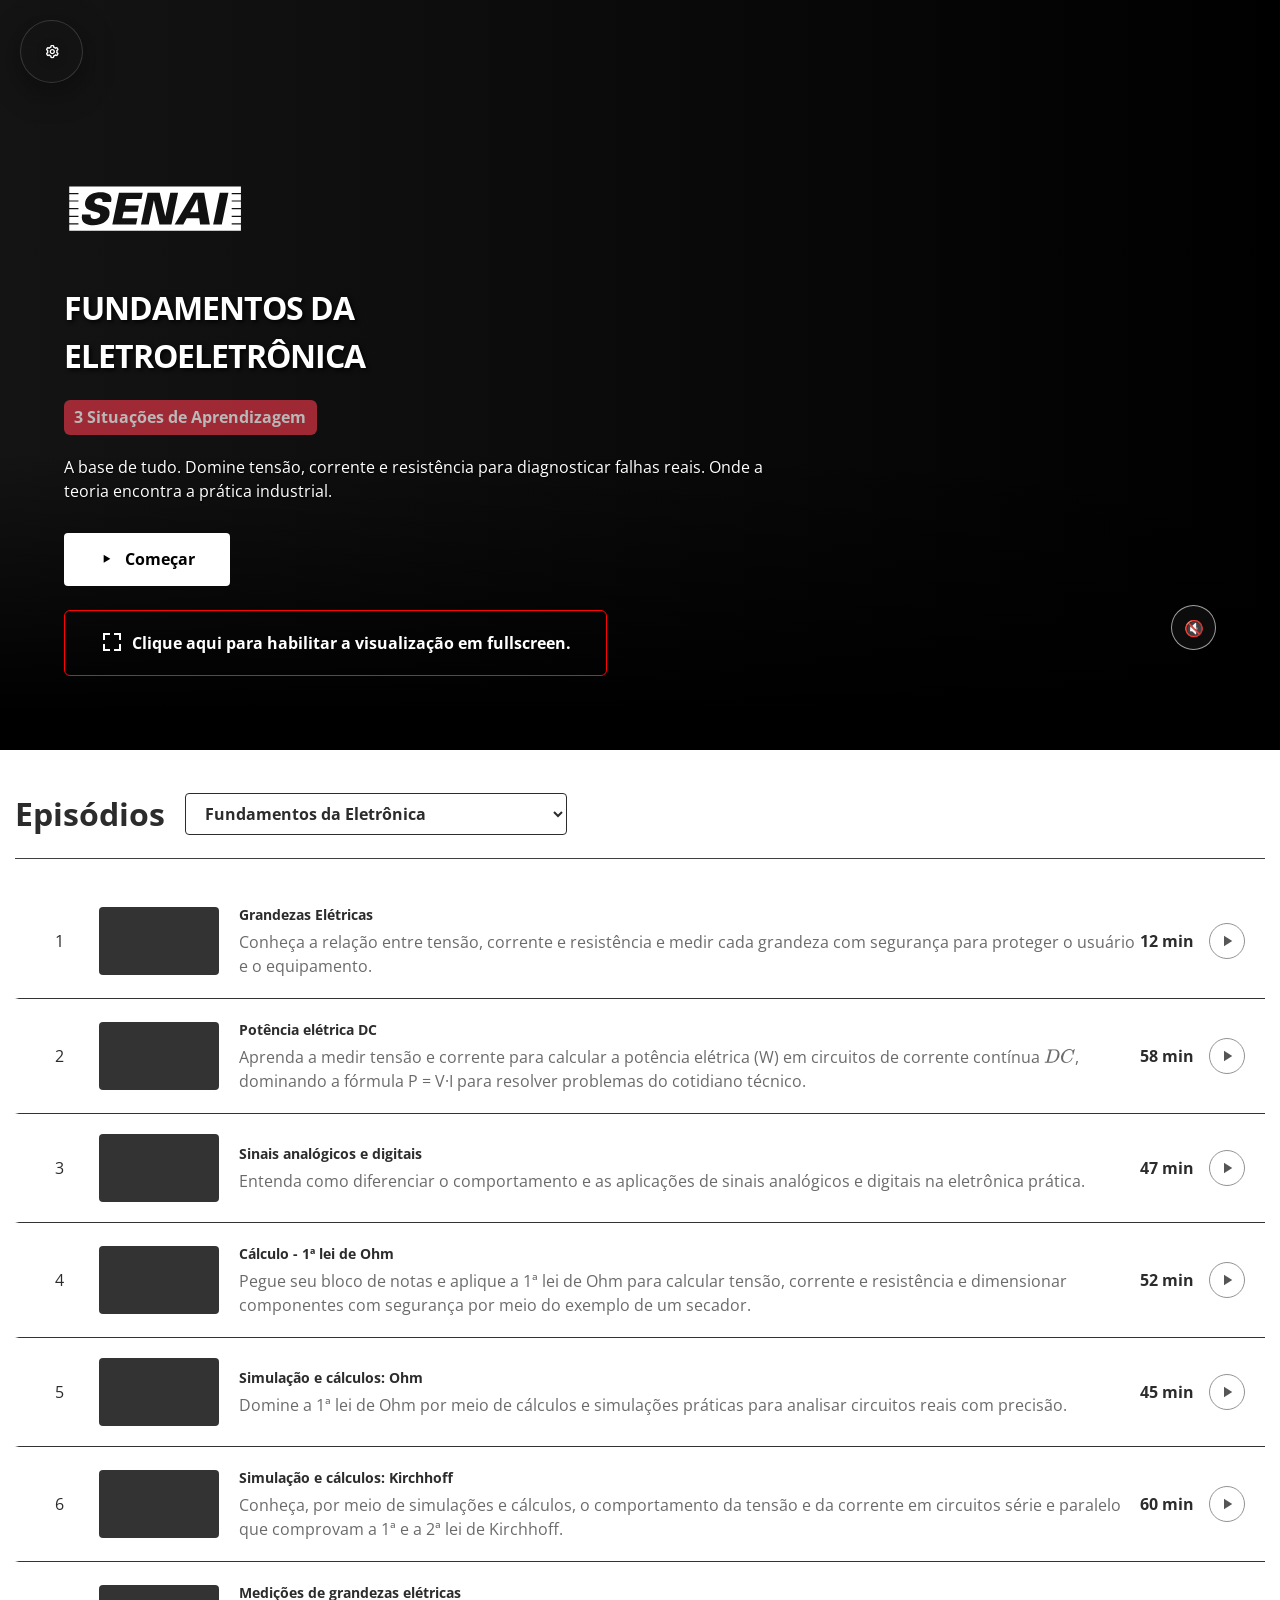
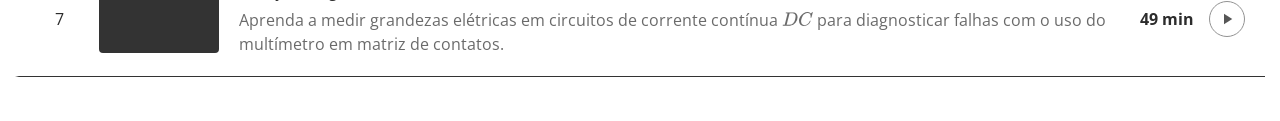
==== commit 9f099033: "correção de conteúdo e validação" ====
--- a/index.html
+++ b/index.html
@@ -46,9 +46,10 @@
     <script src="./video-interativo.js"></script>
     <!-- MathJax Configuration -->
     <script>
-        window.videos = {}; // Define objeto vazio para evitar erros de referência
+        window.videos = {};
         window.currentVideoUrl = "";
         window.MathJax = {
+            loader: { load: ['output/svg'] }, // Força o carregamento do módulo SVG
             tex: {
                 inlineMath: [['\\(', '\\)']],
                 displayMath: [['\\[', '\\]']],
@@ -56,49 +57,52 @@
             },
             options: {
                 skipHtmlTags: ['script', 'noscript', 'style', 'textarea', 'pre']
+            },
+            output: {
+                fontCache: 'global' // Melhora a performance no modo SVG
             }
         };
     </script>
-    <script id="MathJax-script" async src="https://cdn.jsdelivr.net/npm/mathjax@3/es5/tex-mml-chtml.js"></script>
-
+    <script id="MathJax-script" async src="Layout/Template/bibliotecas/mathjax/mathjax.js"></script>
 
 </head>
 
 <body class="font">
     <header>
-<div vw="" class="enabled">
-    <div vw-access-button="" class="active"></div>
-    <div vw-plugin-wrapper="">
-      <div class="vw-plugin-top-wrapper"></div>
-    </div>
-  </div>
-  <script src="https://vlibras.gov.br/app/vlibras-plugin.js"></script>
-  <script>
-    new window.VLibras.Widget('https://vlibras.gov.br/app');
-
-    // Sincroniza Season Selector com SCORM
-    const selector = document.getElementById('seasonSelector');
-    if (selector) {
-        // Restaurar temporada
-        const lastSeason = typeof getSuspendDataValue === 'function' ? getSuspendDataValue('lastSeason') : localStorage.getItem('lastSeason');
-        if (lastSeason) selector.value = lastSeason;
-
-        selector.addEventListener('change', () => {
-             if (typeof setSuspendDataValue === 'function') {
-                 setSuspendDataValue('lastSeason', selector.value);
-             } else {
-                 localStorage.setItem('lastSeason', selector.value);
-             }
-             changeSeason();
-        });
-    }
-  </script>
+        <div vw="" class="enabled">
+            <div vw-access-button="" class="active"></div>
+            <div vw-plugin-wrapper="">
+                <div class="vw-plugin-top-wrapper"></div>
+            </div>
+        </div>
+        <script src="https://vlibras.gov.br/app/vlibras-plugin.js"></script>
+        <script>
+            new window.VLibras.Widget('https://vlibras.gov.br/app');
+
+            // Sincroniza Season Selector com SCORM
+            const selector = document.getElementById('seasonSelector');
+            if (selector) {
+                // Restaurar temporada
+                const lastSeason = typeof getSuspendDataValue === 'function' ? getSuspendDataValue('lastSeason') : localStorage.getItem('lastSeason');
+                if (lastSeason) selector.value = lastSeason;
+
+                selector.addEventListener('change', () => {
+                    if (typeof setSuspendDataValue === 'function') {
+                        setSuspendDataValue('lastSeason', selector.value);
+                    } else {
+                        localStorage.setItem('lastSeason', selector.value);
+                    }
+                    changeSeason();
+                });
+            }
+        </script>
         <!-- Menu -->
         <!-- Navegação Flutuante Lateral Glass (Animada) -->
         <nav class="glass-nav-left" id="animatedNav">
             <!-- 1. Gatilho: Botão Configurações (Engrenagem) -->
             <button class="glass-btn btn-reset toggle-trigger" type="button"
-                onclick="document.getElementById('animatedNav').classList.toggle('active')" title="Configurações e Acessibilidade">
+                onclick="document.getElementById('animatedNav').classList.toggle('active')"
+                title="Configurações e Acessibilidade">
                 <i class="bx bx-cog bx-spin-hover"></i>
             </button>
 
@@ -113,22 +117,26 @@
                 </button>
 
                 <!-- 3. Botão VLibras -->
-                <button class="glass-btn btn-reset" type="button" title="Tradutor VLibras" onclick="toggleVLibrasAndVideos()">
+                <button class="glass-btn btn-reset" type="button" title="Tradutor VLibras"
+                    onclick="toggleVLibrasAndVideos()">
                     <i class="bx bx-universal-access bx-flashing-hover"></i>
                 </button>
 
                 <!-- 4. Dropdown de Opções Extras -->
                 <div class="dropright">
-                    <button class="glass-btn btn-reset" type="button" id="configDropdown" data-bs-toggle="dropdown" aria-expanded="false"
-                        title="Mais Opções">
+                    <button class="glass-btn btn-reset" type="button" id="configDropdown" data-bs-toggle="dropdown"
+                        aria-expanded="false" title="Mais Opções">
                         <i class="bx bx-plus"></i>
                     </button>
                     <ul class="dropdown-menu border-0 shadow-lg p-3" aria-labelledby="configDropdown"
                         style=" backdrop-filter: blur(10px); min-width: 250px; margin-left: 15px;">
-                        <li><h6 class="dropdown-header text-uppercase opacity-50">Acessibilidade</h6></li>
+                        <li>
+                            <h6 class="dropdown-header text-uppercase opacity-50">Acessibilidade</h6>
+                        </li>
                         <li>
                             <div class="dropdown-item rounded d-flex justify-content-between align-items-center">
-                                <label class="form-check-label small cursor-pointer" for="graySwitcher">Monocromático</label>
+                                <label class="form-check-label small cursor-pointer"
+                                    for="graySwitcher">Monocromático</label>
                                 <div class="form-check form-switch m-0">
                                     <input class="form-check-input" type="checkbox" name="themeBtns" id="graySwitcher">
                                 </div>
@@ -136,9 +144,11 @@
                         </li>
                         <li>
                             <div class="dropdown-item rounded d-flex justify-content-between align-items-center mt-2">
-                                <label class="form-check-label small cursor-pointer" for="daltonicSwitcher">Daltônico</label>
+                                <label class="form-check-label small cursor-pointer"
+                                    for="daltonicSwitcher">Daltônico</label>
                                 <div class="form-check form-switch m-0">
-                                    <input class="form-check-input" type="checkbox" name="themeBtns" id="daltonicSwitcher">
+                                    <input class="form-check-input" type="checkbox" name="themeBtns"
+                                        id="daltonicSwitcher">
                                 </div>
                             </div>
                         </li>
@@ -148,13 +158,13 @@
         </nav>
     </header>
 
-   <main class="pb-1" data-bs-spy="scroll" data-bs-offset="0">
+    <main class="pb-1" data-bs-spy="scroll" data-bs-offset="0">
 
         <div id="senai-player-wrapper" class="position-relative ">
 
             <!-- Header Hero Section -->
             <div class="hero-section">
-               
+
 
                 <div class="hero-video-container" id="heroVideoContainer">
                     <video id="heroVideo" autoplay="" muted="" loop="" playsinline=""></video>
@@ -165,12 +175,13 @@
                 <div class="hero-gradient" id="heroGradient"></div>
 
                 <div class="hero-content" id="heroContent">
-                    <img class="py-5" id="heroLogo" src="./Layout//Template/img/logo_senai.svg" alt="Logo SENAI">
+                    <img class="py-5" id="heroLogo" src="Layout/Template/img/logo_senai.svg" alt="Logo SENAI">
                     <h1 class="text-white">
                         FUNDAMENTOS DA<br>ELETROELETRÔNICA
                     </h1>
                     <div class="hero-meta">
-                        <span class="badge text-bg-danger text-white" style="color: white !important;">3 Situações de Aprendizagem</span>
+                        <span class="badge text-bg-danger text-white" style="color: white !important;">3 Situações de
+                            Aprendizagem</span>
                     </div>
                     <p class="text-white">
                         A base de tudo. Domine tensão, corrente e resistência para diagnosticar falhas reais. Onde a
@@ -179,13 +190,14 @@
 
                     <div class="hero-buttons">
                         <button id="heroPlayBtn" onclick="playFirstEpisode()">
-                            <span class="text-black"> <i class="bx bx-play text-black" title="play"></i></span> <span class="text-black"
-                                id="heroPlayBtnText">Começar</span>
+                            <span class="text-black"> <i class="bx bx-play text-black" title="play"></i></span> <span
+                                class="text-black" id="heroPlayBtnText">Começar</span>
                         </button>
                     </div>
                     <!-- Botão Fullscreen Relocado -->
                     <div class="mt-4">
-                        <button class="btn btn-outline border rounded d-flex align-items-center gap-2" onclick="toggleFullscreen()">
+                        <button class="btn btn-outline border rounded d-flex align-items-center gap-2"
+                            onclick="toggleFullscreen()">
                             <i class="bx bx-fullscreen fs-4 text-white"></i>
                             <span class="small text-white">Clique aqui para habilitar a visualização em
                                 fullscreen.</span>
@@ -206,42 +218,89 @@
                     <h1 class="title">Grandezas Elétricas</h1>
                     <span class="duration">12 min</span>
                     <a class="video" href="https://redirect.sp.senai.br/lk.php?link=1077774422758692dbce9402d0"></a>
-                    <p class="sinopse">Domine a Lei de Ohm! Entenda de vez a relação entre Tensão, Corrente e Resistência e meça cada
-                        grandeza com segurança para proteger você e seu equipamento.</p>
-                    <div class="book-text">
-                            <img src="/Layout/Template/img/sa1/1.jpg" alt="" srcset="">
-                            <p class="fw-bold fs-4">Medições Elétricas</p>
+                    <p class="sinopse">Conheça a relação entre tensão, corrente e resistência e medir cada grandeza com
+                        segurança para
+                        proteger o usuário e o equipamento.</p>
+                    <div class="book-text">
+                        <p>Para complementar esta videoaula, atente-se aos pontos de destaque sobre medições elétricas.
+                        </p>
+
+                        <p><strong>Leitura de corrente elétrica:</strong> no multímetro, \(250mA\) equivalem a \(0,25A\). Divida
+                            por 1000 para converter
+                            miliamperes em amperes.</p>
+                        <p>\[250mA = \frac{250}{1000}A = 0.25A\]</p>
+
+                        <p><strong>Leitura de resistência elétrica:</strong> para medir \(\Omega\), o circuito deve
+                            estar <strong>desenergizado</strong> (sem
+                            bateria ou fonte) para evitar danos ao técnico e ao aparelho.</p>
+
+                        <p class="fw-bold mt-3">Como medir</p>
+                        <ul class="mx-4">
+                            <li><strong>Tensão (\(V\)):</strong> conexão em <strong>paralelo</strong> aos terminais.
+                            </li>
+                            <li><strong>Corrente (\(A\)):</strong> conexão em <strong>série</strong>, interrompendo o
+                                circuito para intercalar o multímetro.</li>
+                        </ul>
+
+                        <p><strong>Lei de Ohm & diagnóstico:</strong> se há Tensão \((V)\) mas a corrente \((I)\) é
+                            zero, o circuito está <strong>aberto</strong>
+                            (ex.: fio solto). Sem caminho físico, não há fluxo de elétrons.</p>
+
+
+                        <div class="col-lg-8 mx-auto py-5">
+                            <div class="box dica">
+                                <div class="d-flex justify-content-center d-sm-none mx-auto">
+                                    <i class='bx bx-bulb laranja-dica bx-tada'></i>
+                                </div>
+                                <div class="d-flex  align-items-center">
+                                    <div class="col-lg-10 ">
+                                        <div class="row">
+                                            <h3>Dica</h3>
+
+                                            <p class="mt-3"><strong>Dica:</strong> o símbolo \(I\) representa a
+                                                intensidade da corrente
+                                                elétrica. Ele representa a
+                                                "coisa" que está fluindo pelo fio, enquanto \(A\) representa a unidade
+                                                de medida (amperes)
+                                                utilizada para indicar o
+                                                valor da intensidade.</p>
+                                        </div>
+                                    </div>
+                                    <div class="col-lg-2 ">
+                                        <div class="d-flex d-none d-sm-block d-md-block d-lg-block">
+                                            <i class='bx bx-bulb laranja-dica bx-tada'></i>
+                                        </div>
+                                    </div>
+                                </div>
+                            </div>
                             
-                            <p><strong>Prefixos Métricos:</strong> No multímetro, \(250mA\) equivalem a \(0,25A\). Divida por 1000 para converter
-                                miliamperes em Amperes.</p>
-                            
-                            <p><strong>Segurança (Resistência):</strong> Para medir \(\Omega\), o circuito deve estar desenergizado (sem
-                                bateria/fonte) para evitar danos ao técnico e ao aparelho.</p>
-                            
-                            <p class="fw-bold mt-3">Topologia de Medição:</p>
-                            <ul class="mx-4">
-                                <li><strong>Tensão <em>(\(V\))</em>:</strong> Conexão em paralelo aos terminais.</li>
-                                <li><strong>Corrente <em>(\(A\))</em>:</strong> Conexão em série, interrompendo o circuito para intercalar o
-                                    multímetro.</li>
-                        </ul>
-                        <p><strong>Lei de Ohm & Diagnóstico:</strong> Se há Tensão <em>(\(V\))</em> mas a Corrente <em>(\(I\))</em> é zero, o
-                            circuito está aberto (ex.: fio solto). Sem caminho físico, não há fluxo de elétrons.</p>
-                        
-                        <p class="mt-3">Na imagem, você compreende que a Tensão (\(12V\)) é a pressão que impulsiona o fluxo. A Corrente é esse
-                            movimento, e converter \(600mA\) para \(0,6A\) é vital. Pela Lei de Ohm, se o fio solta, a resistência isola o
-                            caminho e o fluxo elétrico cessa.</p>
-                    </div>
+                        </div>
+                         <p class="mt-3">Na imagem, você compreende que a <strong>Tensão (12V)</strong> é a pressão
+                                                que impulsiona o
+                                                fluxo. A <strong>corrente</strong> é esse
+                                                movimento, e converter <strong>\(600mA\)</strong><strong> para \(0,6A\)</strong> é vital. Pela <strong>lei de Ohm</strong>, se o
+                                                fio solta, a
+                                                resistência isola o caminho e o
+                                                fluxo elétrico cessa.</p>
+                                            <p>\[600mA = \frac{600}{1000}A = 0.6A\]</p>
+                            <p class="mt-3"><em>Fonte: Elaborada pelo autor com auxílio de IA (2026).</em></p>
+                    </div>
+
                     <div class="interactive-questions">
-                        <div class="interacao" data-tempo="60" data-titulo="Topologia de Medição" data-tipo="single" data-msg="Correto!">
+                        <div class="interacao" data-tempo="60" data-titulo="Topologia de Medição" data-tipo="single"
+                            data-msg="Correto!">
                             <div class="pergunta">Como devemos conectar o multímetro para medir a Tensão (V)?</div>
                             <div class="opcoes">
                                 <div class="opcao" data-correta="true">Em paralelo aos terminais do componente.</div>
                                 <div class="opcao" data-correta="false">Em série, interrompendo o circuito.</div>
-                                <div class="opcao" data-correta="false">Tanto faz, desde que o circuito esteja ligado.</div>
-                            </div>
-                        </div>
-                        <div class="interacao" data-tempo="240" data-titulo="Conversão de Unidades" data-tipo="single" data-msg="Perfeito!">
-                            <div class="pergunta">Ao ler 250mA no multímetro, qual o valor equivalente em Amperes (A)?</div>
+                                <div class="opcao" data-correta="false">Tanto faz, desde que o circuito esteja ligado.
+                                </div>
+                            </div>
+                        </div>
+                        <div class="interacao" data-tempo="240" data-titulo="Conversão de Unidades" data-tipo="single"
+                            data-msg="Perfeito!">
+                            <div class="pergunta">Ao ler 250mA no multímetro, qual o valor equivalente em Amperes (A)?
+                            </div>
                             <div class="opcoes">
                                 <div class="opcao" data-correta="false">2,5A</div>
                                 <div class="opcao" data-correta="true">0,25A</div>
@@ -252,164 +311,222 @@
                 </div>
 
                 <div id="s1e2" data-sa="s1" data-num="2" data-type="video" data-ytid="SfCg_1jikNk">
-                    <h1 class="title fw-bold fs-4">Potência elétrica CC</h1>
+                    <h1 class="title">Potência elétrica DC</h1>
                     <span class="duration">58 min</span>
                     <a class="video" href="https://redirect.sp.senai.br/lk.php?link=1076695620967692dbc8250aa5"></a>
-                    <p class="sinopse">Você aprenderá a medir tensão e corrente para calcular a potência elétrica (Watts) em circuitos de
-                        corrente contínua, dominando a fórmula P = V.I para resolver problemas reais do dia a dia técnico.</p>
-                    <div class="book-text">
-                        <p class="fw-bold fs-4">Potência e Medição CC</p>
-                        
-                        <p><strong>Lei de Ohm:</strong> Use o triângulo para isolar <em>\(V\)</em>, <em>\(I\)</em> ou <em>\(R\)</em>. Entenda
-                            que a resistência do filamento limita a corrente, definindo a potência final <em>(\(P = V \cdot I\))</em>.</p>
-                        
+                    <p class="sinopse">Aprenda a medir tensão e corrente para calcular a potência elétrica (W) em
+                        circuitos de corrente
+                        contínua \(DC\), dominando a fórmula P = V·I para resolver problemas do cotidiano técnico.</p>
+                    <div class="book-text">
+                        <p>Para complementar a videoaula sobre potência e medição DC, utilize este guia rápido focado na
+                            prática profissional.
+                        </p>
+
+                        <p class="fw-bold mt-3">Lei de Ohm</p>
+                        <p>Use o triângulo para isolar \(V\), \(I\) ou \(R\). Entenda que a resistência do filamento
+                            limita a corrente,
+                            definindo a potência final \(P = V \cdot I\).</p>
+
                         <p class="fw-bold mt-3">Associação:</p>
                         <ul class="mx-4">
-                            <li><strong>Série:</strong> Corrente única; se uma lâmpada falha, o circuito cessa.</li>
-                            <li><strong>Paralelo:</strong> Tensão igual (\(12V\)); cargas independentes, ideal para lanternas.</li>
-                        </ul>
+                            <li><strong>Série:</strong> corrente única; se uma lâmpada falha, o circuito é interrompido;
+                            </li>
+                            <li><strong>Paralelo:</strong> tensão igual (12V); cargas independentes, ideal para
+                                lanternas.</li>
+                        </ul>
+
                         <p class="fw-bold mt-3">Multímetro:</p>
                         <ul class="mx-4">
-                            <li><strong>Voltímetro:</strong> Conecte em paralelo (pontas nos terminais).</li>
-                            <li><strong>Amperímetro:</strong> Conecte em série (interrompa o circuito e insira o medidor).</li>
-                        </ul>
-                        <p><strong>DataSheets:</strong> Diferencie Potência Nominal (rótulo, ex.: \(21W\)) de Potência Real (calculada via
-                            medição) para diagnosticar brilho insuficiente.</p>
+                            <li><strong>Voltímetro:</strong> conecte em paralelo (pontas nos terminais);</li>
+                            <li><strong>Amperímetro:</strong> conecte em série (interrompa o circuito e insira o
+                                medidor).</li>
+                        </ul>
+                        <p class="mt-3">No diagrama a seguir, demonstra-se como a lei de Ohm se aplica na prática,
+                            distinguindo as
+                            especificações do datasheet da potência real medida em bancario.</p>
+
+                        <p class="mt-3"><em>Fonte: Elaborada pelo autor com auxílio de IA (2026).</em></p>
                     </div>
                     <div class="interactive-questions">
-                        <div class="interacao" data-tempo="90" data-titulo="Cálculo de Potência" data-tipo="single" data-msg="Isso mesmo!">
-                            <div class="pergunta">Qual a fórmula fundamental para calcular a potência elétrica em corrente contínua?</div>
+                        <div class="interacao" data-tempo="90" data-titulo="Cálculo de Potência" data-tipo="single"
+                            data-msg="Isso mesmo!">
+                            <div class="pergunta">Qual a fórmula fundamental para calcular a potência elétrica em
+                                corrente contínua?</div>
                             <div class="opcoes">
                                 <div class="opcao" data-correta="false">\(P = V / I\)</div>
                                 <div class="opcao" data-correta="true">\(P = V \cdot I\)</div>
                                 <div class="opcao" data-correta="false">\(P = V + I\)</div>
                             </div>
                         </div>
-                        <div class="interacao" data-tempo="300" data-titulo="Potência Real x Nominal" data-tipo="single" data-msg="Excelente!">
-                            <div class="pergunta">O que deve ser feito se a potência calculada é muito menor que a nominal e o componente não funciona?</div>
-                            <div class="opcoes">
-                                <div class="opcao" data-correta="true">Verificar falhas na alimentação ou resistências parasitas.</div>
+                        <div class="interacao" data-tempo="300" data-titulo="Potência Real x Nominal" data-tipo="single"
+                            data-msg="Excelente!">
+                            <div class="pergunta">O que deve ser feito se a potência calculada é muito menor que a
+                                nominal e o componente não funciona?</div>
+                            <div class="opcoes">
+                                <div class="opcao" data-correta="true">Verificar falhas na alimentação ou resistências
+                                    parasitas.</div>
                                 <div class="opcao" data-correta="false">Trocar por um fusível maior.</div>
-                                <div class="opcao" data-correta="false">Ignorar, já que a etiqueta garante o funcionamento.</div>
+                                <div class="opcao" data-correta="false">Ignorar, já que a etiqueta garante o
+                                    funcionamento.</div>
                             </div>
                         </div>
                     </div>
                 </div>
 
                 <div id="s1e3" data-sa="s1" data-num="3" data-type="video" data-ytid="CIIh3LNn8m0">
-                    <h1 class="title">Sinais Analógicos e Digitais</h1>
+                    <h1 class="title">Sinais analógicos e digitais</h1>
                     <span class="duration">47 min</span>
                     <a class="video" href="https://redirect.sp.senai.br/lk.php?link=1078611813412692dbd3b69c6f"></a>
-                    <p class="sinopse">Aprenda a diferenciar sinais analógicos e digitais na prática!</p>
-                    <div class="book-text">
-                        <p class="fw-bold fs-4">Ondas e Osciloscópio</p>
-                        <p>A <strong>Amplitude</strong> é a altura da onda (tensão), e a <strong>Frequência</strong> é a rapidez dos ciclos. No
-                            osciloscópio, use <strong>Volts/Div</strong> para ajustar a altura e <strong>Time/Div</strong> para esticar ou
-                            comprimir o tempo, permitindo ver a transição da senoidal fluida para a quadrada digital.</p>
-                        
-                        <p class="fw-bold mt-3">Sistema Binário</p>
-                        <p>O sinal digital é "discreto" porque assume apenas dois estados: \(0\) (nível baixo) ou \(1\) (nível alto). Diferente
-                            do analógico infinito, ele pula entre esses bits definidos.</p>
-                        
-                        <p class="fw-bold mt-3">Ruído e Precisão</p>
-                        <p>Sinais digitais são mais resistentes a interferências. Enquanto o ruído deforma a onda analógica, o sistema digital
-                            ignora pequenas "sujeiras" elétricas, mantendo a precisão dos dados.</p>
-                        
-                        <p class="mt-3">A imagem ilustra o contraste entre o sinal analógico (contínuo/sensível a ruídos) e o digital (discreto
-                            em bits \(0\) e \(1\)). O gráfico demonstra a transição da onda senoidal para a quadrada, conhecimento essencial
-                            para operar o osciloscópio e compreender a precisão e a resistência a ruídos da tecnologia atual.</p>
+                    <p class="sinopse">Entenda como diferenciar o comportamento e as aplicações de sinais analógicos e
+                        digitais na
+                        eletrônica prática.</p>
+                    <div class="book-text">
+                        <p>Este material sintetiza os pontos-chave sobre ondas e osciloscópio.</p>
+
+                        <p>A <strong>amplitude</strong> é a altura da onda (tensão), e a <strong>frequência</strong> é a
+                            rapidez dos ciclos. No
+                            osciloscópio, use <strong>Volts/Div</strong> para ajustar a altura e
+                            <strong>Time/Div</strong> para esticar ou
+                            comprimir o tempo, permitindo ver a transição da onda.
+                        </p>
+
+                        <p class="fw-bold mt-3">Sistema binário</p>
+                        <p>O sinal digital é "discreto" porque assume apenas dois estados: 0 (nível baixo) ou 1 (nível
+                            alto). Diferente do
+                            analógico infinito, ele pula entre esses bits definidos.</p>
+
+                        <p class="fw-bold mt-3">Ruído e precisão</p>
+                        <p>Sinais digitais são mais imunes a interferências. Enquanto o ruído deforma a onda analógica,
+                            o sistema digital ignora
+                            pequenas "sujeiras" elétricas, mantendo a precisão dos dados.</p>
+
+                        <p class="mt-3">Na imagem, você compreende o contraste entre o sinal analógico (contínuo e
+                            sensível a ruídos) e o
+                            digital (discreto em bits 0 e 1). O gráfico demonstra a transição da onda senoidal para a
+                            quadrada, conhecimento
+                            essencial para operar o osciloscópio e compreender a precisão e a imunidade a ruídos da
+                            tecnologia atual.</p>
+
+                        <p class="mt-3"><em>Fonte: Elaborada pelo autor com auxílio de IA (2026).</em></p>
                     </div>
                     <div class="formula">\( f = \frac{1}{T} \)</div>
                     <div class="interactive-questions">
-                        <div class="interacao" data-tempo="150" data-titulo="Sinais Digitais" data-tipo="single" data-msg="Muito bem!">
-                            <div class="pergunta">Qual a principal vantagem do sinal digital em relação ao analógico em termos de interferência?</div>
+                        <div class="interacao" data-tempo="150" data-titulo="Sinais Digitais" data-tipo="single"
+                            data-msg="Muito bem!">
+                            <div class="pergunta">Qual a principal vantagem do sinal digital em relação ao analógico em
+                                termos de interferência?</div>
                             <div class="opcoes">
                                 <div class="opcao" data-correta="false">É mais bonito no osciloscópio.</div>
-                                <div class="opcao" data-correta="true">É mais resistente a ruídos e mantém a precisão dos dados.</div>
+                                <div class="opcao" data-correta="true">É mais resistente a ruídos e mantém a precisão
+                                    dos dados.</div>
                                 <div class="opcao" data-correta="false">Possui infinitos níveis de tensão.</div>
                             </div>
                         </div>
                     </div>
                 </div>
-<div id="s1e4" data-sa="s1" data-num="4" data-type="video" data-ytid="KgJla5Z0FDM">
-    <h1 class="title">Cálculo - 1ª Lei de Ohm</h1>
+
+                <div id="s1e4" data-sa="s1" data-num="4" data-type="video" data-ytid="KgJla5Z0FDM">
+                    <h1 class="title">Cálculo - 1ª lei de Ohm</h1>
                     <span class="duration">52 min</span>
                     <a class="video" href="https://redirect.sp.senai.br/lk.php?link=1079757631913692dbd92d407a"></a>
-                    <p class="sinopse">Aprenda a aplicar a 1ª Lei de Ohm para calcular Tensão, Corrente e Resistência. Usando o exemplo de
-                        um secador, você verá como dimensionar componentes com segurança e precisão técnica</p>
-                    <div class="book-text">
-                        <p class="fw-bold fs-4">Grandezas e Matemática</p>
-                        <p>As três grandezas fundamentais são: <strong>Tensão (\(V\))</strong>, <strong>Corrente (\(I\))</strong> e <strong>Resistência (\(R\))</strong>.</p>
-                        <ul class="mx-4">
-                            <li><strong>\(V = R \cdot I\):</strong> Use multiplicação para achar a Tensão.</li>
-                            <li><strong>\(I = V / R\) ou \(R = V / I\):</strong> Use divisão para Corrente ou Resistência.</li>
-                        </ul>
-                        <p><strong>Prefixos:</strong> Lembre-se que \(1.000mA = 1A\).</p>
-                        
-                        <p class="fw-bold fs-4 mt-3">Prática e Proteção</p>
-                        <p>No exemplo do secador (\(220V / 700W\)), a corrente calculada é de \(3,14A\).</p>
-                        <p><strong>Fusíveis:</strong> Devem ter capacidade superior ao valor calculado (ex.: \(4A\)) para evitar queimas por picos irrelevantes, mas garantir a segurança.</p>
-                        
-                        <p class="fw-bold fs-4 mt-3">Circuitos Complexos</p>
-                        <p>A Lei de Ohm se expande para:</p>
-                        <ul class="mx-4">
-                            <li><strong>Série:</strong> Corrente única, resistências somadas.</li>
-                            <li><strong>Paralelo:</strong> Tensão igual, correntes divididas.</li>
-                            <li><strong>Misto:</strong> Combinação de ambos.</li>
-                        </ul>
-                        
-                        <p class="mt-3">Esta imagem oferece uma visão abrangente e comparativa dos fundamentos apresentados na videoaula, conectando os conceitos teóricos da 1ª Lei de Ohm com aplicações e analogias intuitivas.</p>
+                    <p class="sinopse">Pegue seu bloco de notas e aplique a 1ª lei de Ohm para calcular tensão, corrente
+                        e resistência e
+                        dimensionar componentes com segurança por meio do exemplo de um secador.</p>
+                    <div class="book-text">
+                        <p>Atenção aos pontos de destaque sobre a aplicação a 1ª lei de Ohm para calcular tensão,
+                            corrente e resistência.</p>
+
+                        <p class="fw-bold mt-3">Grandezas e matemática</p>
+                        <p>As três grandezas fundamentais são: Tensão (\(V\)), Corrente \((I)\) e Resistência \((R\)).
+                        </p>
+                        <ul class="mx-4">
+                            <li>\(V = R \cdot I\): use multiplicação para achar a Tensão.</li>
+                            <li>\(I = \frac{V}{R}\) ou \(R = \frac{V}{I}\): use divisão para Corrente ou Resistência.
+                            </li>
+                        </ul>
+                        <p><strong>Prefixos:</strong> lembre-se que 1.000mA = 1A.</p>
+
+                        <p class="fw-bold mt-3">Prática e proteção</p>
+                        <p>No exemplo do secador (220V / 70W), a corrente é 3,14A.</p>
+                        <p>\[I = \frac{P}{V} = \frac{70W}{220V} = 0.318A \approx 3.14A\]</p>
+
+                        <p><strong>Fusíveis:</strong> devem ter capacidade superior à corrente nominal calculada
+                            (exemplo: 4A). Isso evita a
+                            queima por picos de corrente irrelevantes, garantindo a proteção e a segurança do circuito.
+                        </p>
+
+                        <p class="mt-3">Esta imagem oferece uma visão abrangente e comparativa dos fundamentos
+                            apresentados na videoaula,
+                            conectando os conceitos teóricos da 1ª lei de Ohm com aplicações e analogias intuitivas.</p>
+
+                        <p class="mt-3"><em>Fonte: Elaborada pelo autor com auxílio de IA (2026).</em></p>
                     </div>
                     <div class="formula">\( V = R \cdot I \)</div>
                     <div class="interactive-questions">
-                        <div class="interacao" data-tempo="180" data-titulo="Dimensionamento" data-tipo="single" data-msg="Isso mesmo!">
-                            <div class="pergunta">Como deve ser escolhido o valor de um fusível de proteção após o cálculo da corrente do circuito?</div>
+                        <div class="interacao" data-tempo="180" data-titulo="Dimensionamento" data-tipo="single"
+                            data-msg="Isso mesmo!">
+                            <div class="pergunta">Como deve ser escolhido o valor de um fusível de proteção após o
+                                cálculo da corrente do circuito?</div>
                             <div class="opcoes">
                                 <div class="opcao" data-correta="false">O mesmo valor da corrente calculada.</div>
-                                <div class="opcao" data-correta="true">Um valor ligeiramente superior para suportar picos, garantindo a proteção.</div>
-                                <div class="opcao" data-correta="false">O dobro do valor calculado por segurança extra.</div>
-                            </div>
-                        </div>
-                    </div>
-                </div>
-<div id="s1e5" data-sa="s1" data-num="5" data-type="video" data-ytid="E738SS5QwhU">
-                    <h1 class="title">Simulação e Cálculos: OHM</h1>
+                                <div class="opcao" data-correta="true">Um valor ligeiramente superior para suportar
+                                    picos, garantindo a proteção.</div>
+                                <div class="opcao" data-correta="false">O dobro do valor calculado por segurança extra.
+                                </div>
+                            </div>
+                        </div>
+                    </div>
+                </div>
+
+                <div id="s1e5" data-sa="s1" data-num="5" data-type="video" data-ytid="E738SS5QwhU">
+                    <h1 class="title">Simulação e cálculos: Ohm</h1>
                     <span class="duration">45 min</span>
                     <a class="video" href="https://redirect.sp.senai.br/lk.php?link=10802032402770692dbe144bcef"></a>
-                    <p class="sinopse">Dominar a 1ª Lei de Ohm por meio de cálculos e simulações práticas para analisar circuitos reais com precisão e confiança.</p>
-                    <div class="book-text">
-                        <p>Este material sintetiza os pontos-chave para apoiar sua prática com a 1ª Lei de Ohm.</p>
-                        
-                        <p class="fw-bold fs-5 mt-3">Esquemas e Simulação</p>
+                    <p class="sinopse">Domine a 1ª lei de Ohm por meio de cálculos e simulações práticas para analisar
+                        circuitos reais com
+                        precisão.</p>
+                    <div class="book-text">
+                        <p>Este material sintetiza os pontos-chave para apoiar sua prática com a 1ª lei de Ohm.</p>
+
+                        <p class="fw-bold mt-3">Esquemas e simulação</p>
                         <p>Antes de calcular, identifique os símbolos:</p>
                         <ul class="mx-4">
-                            <li><strong>V (Fonte):</strong> Linhas paralelas (traço longo é o polo +).</li>
-                            <li><strong>R (Resistor):</strong> Retângulo ou linha em zigue-zague.</li>
-                        </ul>
-                        <p>No simulador, clique nos componentes para ajustar a tensão \((V)\) e observar a corrente \((I)\).</p>
-
-                        <p class="fw-bold fs-5 mt-3">Unidades e Medidas</p>
+                            <li><strong>V (fonte):</strong> linhas paralelas (traço longo é o polo +);</li>
+                            <li><strong>R (resistor):</strong> retângulo ou linha em zigue-zague.</li>
+                        </ul>
+                        <p>No simulador, clique nos componentes para ajustar a tensão (\(V\)) e observar a corrente
+                            \((I)\).</p>
+
+                        <p class="fw-bold mt-3">Unidades e medidas</p>
                         <p>Atenção às conversões para preencher as tabelas corretamente:</p>
                         <ul class="mx-4">
-                            <li><strong>Miliampere (mA):</strong> Divida por 1.000 para obter Ampere \((A)\). Ex.: \(220mA = 0,22A\).</li>
-                            <li><strong>Quilo-ohm (kΩ):</strong> Multiplique por 1.000 para obter Ohm \((\Omega)\).</li>
-                        </ul>
-
-                        <p class="fw-bold fs-5 mt-3">Teoria x Prática</p>
-                        <p><strong>Cálculo:</strong> \(V = R \cdot I\). Se houver pequena diferença entre o cálculo e o simulador, verifique a resistência interna ou arredondamentos. Use a simulação para validar sua análise em qualquer sistema elétrico.</p>
-                        <p>Use o triângulo para calcular grandezas: \(I = V / R\). Na tabela, compare o cálculo teórico com a prática do simulador (\(220 \Omega\)). Atenção às conversões de \(mA\) para \(A\)!</p>
+                            <li><strong>Miliampere (mA):</strong> divida por 1.000 para obter ampere (A). Exemplo: 220mA
+                                = 0,22A;</li>
+                            <li><strong>Quilo-Ohm (kΩ):</strong> multiplique por 1.000 para obter Ohm (\(\Omega\)).</li>
+                        </ul>
+
+                        <p class="fw-bold mt-3">Teoria e prática</p>
+                        <p>Cálculo: \(V = R \cdot I\). Se houver pequena diferença entre o cálculo e o simulador,
+                            verifique a resistência
+                            interna ou arredondamentos. Use a simulação para validar sua análise em qualquer sistema
+                            elétrico.</p>
+
+                        <p class="mt-3"><em>Fonte: Elaborada pelo autor com auxílio de IA (2026).</em></p>
                     </div>
                     <div class="formula">\( I = \frac{V}{R} \)</div>
                     <div class="interactive-questions">
-                        <div class="interacao" data-tempo="120" data-titulo="Simbologia" data-tipo="single" data-msg="Excelente!">
+                        <div class="interacao" data-tempo="120" data-titulo="Simbologia" data-tipo="single"
+                            data-msg="Excelente!">
                             <div class="pergunta">Quais são os símbolos universais para Tensão (V) e Resistor (R)?</div>
                             <div class="opcoes">
                                 <div class="opcao" data-correta="false">V: Círculo; R: Linha reta.</div>
-                                <div class="opcao" data-correta="true">V: Linhas paralelas (traço longo é +); R: Retângulo ou zigue-zague.</div>
+                                <div class="opcao" data-correta="true">V: Linhas paralelas (traço longo é +); R:
+                                    Retângulo ou zigue-zague.</div>
                                 <div class="opcao" data-correta="false">V: Quadrado; R: Triângulo.</div>
                             </div>
                         </div>
-                        <div class="interacao" data-tempo="240" data-titulo="Conversão de Unidades" data-tipo="single" data-msg="Isso mesmo!">
+                        <div class="interacao" data-tempo="240" data-titulo="Conversão de Unidades" data-tipo="single"
+                            data-msg="Isso mesmo!">
                             <div class="pergunta">Ao converter 220mA para Ampere (A), qual o valor correto?</div>
                             <div class="opcoes">
                                 <div class="opcao" data-correta="false">2,2A</div>
@@ -421,30 +538,71 @@
                 </div>
 
                 <div id="s1e6" data-sa="s1" data-num="6" data-type="video" data-ytid="cUZ3MXap3ik">
-                    <h1 class="title">Simulação e Cálculos: Kirchhoff</h1>
+                    <h1 class="title">Simulação e cálculos: Kirchhoff</h1>
                     <span class="duration">60 min</span>
                     <a class="video" href="https://redirect.sp.senai.br/lk.php?link=1081635063246692dc03853f1b"></a>
-                    <p class="sinopse">Demonstrar, por meio de simulações e cálculos, o comportamento da tensão e da corrente em circuitos série e paralelo para comprovar a 1ª e a 2ª Lei de Kirchhoff.</p>
-                    <div class="book-text">
-                        <p>Para complementar essa videoaula, que foca na comprovação das Leis de Kirchhoff, utilize este guia rápido para fundamentar sua prática e estudos teóricos.</p>
-                        
-                        <p class="fw-bold fs-5 mt-3">Fundamentos e Sistema Internacional de Unidades</p>
-                        <p>A base de toda análise é a Lei de Ohm: \(V = R \cdot I\). Domine as unidades: Tensão em Volts \((V)\), Corrente em Amperes \((A)\) e Resistência em Ohms \((\Omega)\).</p>
-                        
-                        <p class="fw-bold fs-5 mt-3">Estrutura de Circuitos</p>
-                        <ul class="mx-4">
-                            <li><strong>Série:</strong> Resistores em fila. A corrente \((I)\) é igual em todos, mas a tensão \((V)\) se divide.</li>
-                            <li><strong>Paralelo:</strong> Resistores lado a lado. A tensão \((V)\) é a mesma, mas a corrente \((I)\) se divide nos nós.</li>
-                        </ul>
-                        
-                        <p class="fw-bold fs-5 mt-3">Simulação Prática</p>
-                        <p>Antes de simular, calcule a Resistência Equivalente. No software, use o Amperímetro em série para medir correntes e o Voltímetro em paralelo para tensões, comprovando as Leis de Kirchhoff de forma visual.</p>
-                        <p><strong>Dica:</strong> Converta sempre os resultados (ex.: \(0,068A = 68mA\)) para leitura correta no simulador.</p>
-                        <p>Confira o passo a passo matemático para dominar a análise de circuitos paralelos. Aprenda a calcular correntes e resistências, validando a 1ª Lei de Kirchhoff antes da simulação.</p>
+                    <p class="sinopse">Conheça, por meio de simulações e cálculos, o comportamento da tensão e da
+                        corrente em circuitos
+                        série e paralelo que comprovam a 1ª e a 2ª lei de Kirchhoff.</p>
+                    <div class="book-text">
+                        <p>Para complementar esta videoaula, que foca na comprovação das leis de Kirchhoff, utilize este
+                            guia rápido para
+                            fundamentar sua prática e seus estudos teóricos.</p>
+
+                        <p class="fw-bold mt-3">Fundamentos e Sistema Internacional de Unidades</p>
+                        <p>A base de toda análise é a lei de Ohm: \(V = R \cdot I\). Domine as unidades: tensão em Volts
+                            (\(V\)), corrente em
+                            Amperes \((A)\) e resistência em Ohms (\(\Omega\)).</p>
+
+                        <p class="fw-bold mt-3">Estrutura de circuitos</p>
+                        <ul class="mx-4">
+                            <li><strong>Série:</strong> resistores em série. A corrente \((I)\) é igual em todos, mas a
+                                tensão se divide.</li>
+                            <li><strong>Paralelo:</strong> resistores lado a lado. A tensão \((V)\) é a mesma, mas a
+                                corrente se divide nos nós.
+                            </li>
+                        </ul>
+
+                        <p class="fw-bold mt-3">Simulação prática</p>
+                        <p>Antes de simular, calcule a resistência equivalente. No software, use o amperímetro em série
+                            para medir correntes e o
+                            voltímetro em paralelo para tensões, comprovando as leis de Kirchhoff de forma visual.</p>
+
+                        <!-- Dica -->
+                        <div class="col-lg-8 mx-auto py-5">
+                            <div class="box dica">
+                                <div class="d-flex justify-content-center d-sm-none mx-auto">
+                                    <i class='bx bx-bulb laranja-dica bx-tada'></i>
+                                </div>
+                                <div class="d-flex  align-items-center">
+                                    <div class="col-lg-10 ">
+                                        <div class="row">
+                                            <h3>Dica</h3>
+                                            <p>converta sempre os resultados (exemplo: 0,068A=68mA) para leitura
+                                                correta no simulador.</p>
+                                            <p>\[0.068A = 68mA\]</p>
+
+                                            <p class="mt-3">Consulte o passo a passo matemático para dominar a análise
+                                                de circuitos
+                                                paralelos. Aprenda a calcular
+                                                correntes e resistências, validando a 1ª lei de Kirchhoff antes da
+                                                simulação.</p>
+                                        </div>
+                                    </div>
+                                    <div class="col-lg-2 ">
+                                        <div class="d-flex d-none d-sm-block d-md-block d-lg-block">
+                                            <i class='bx bx-bulb laranja-dica bx-tada'></i>
+                                        </div>
+                                    </div>
+                                </div>
+                            </div>
+                        </div>
+
                     </div>
                     <div class="formula">\( \sum V = 0 \)</div>
                     <div class="interactive-questions">
-                        <div class="interacao" data-tempo="180" data-titulo="Circuito Série" data-tipo="single" data-msg="Correto!">
+                        <div class="interacao" data-tempo="180" data-titulo="Circuito Série" data-tipo="single"
+                            data-msg="Correto!">
                             <div class="pergunta">Em um circuito série, como se comporta a corrente (I)?</div>
                             <div class="opcoes">
                                 <div class="opcao" data-correta="false">A corrente se divide proporcionalmente.</div>
@@ -459,33 +617,76 @@
                     <h1 class="title">Medições de grandezas elétricas</h1>
                     <span class="duration">49 min</span>
                     <a class="video" href="https://redirect.sp.senai.br/lk.php?link=10821266185906692dc07da0747"></a>
-                    <p class="sinopse">Efetuar medições de grandezas elétricas em circuitos de corrente contínua para diagnosticar falhas com o uso do multímetro em matriz de contatos.</p>
-                    <div class="book-text">
-                        <p>Conecte a teoria à prática de bancada com estas orientações fundamentais para a montagem em matriz de contatos.</p>
-                        
-                        <p class="fw-bold fs-5 mt-3">Diagramas e Simbologia</p>
-                        <p>Antes de montar, identifique os símbolos de resistores e fontes. Transponha o esquema do papel para a matriz de contatos, respeitando as trilhas de continuidade interna (nós).</p>
-                        
-                        <p class="fw-bold fs-5 mt-3">Cálculo Prévio (Lei de Ohm)</p>
-                        <p>Utilize \(V = R \cdot I\) para prever os valores de tensão e corrente. No circuito misto, use a fórmula do divisor de tensão para validar o que o multímetro exibirá na tela.</p>
-                        
-                        <p class="fw-bold fs-5 mt-3">Segurança e Medição</p>
-                        <ul class="mx-4">
-                            <li>Configure a escala correta no multímetro antes de tocar o circuito.</li>
+                    <p class="sinopse">Aprenda a medir grandezas elétricas em circuitos de corrente contínua \(DC\) para
+                        diagnosticar falhas
+                        com o uso do multímetro em matriz de contatos.</p>
+                    <div class="book-text">
+                        <p>Conecte a teoria à prática de bancada com estas orientações fundamentais para a montagem em
+                            matriz de contatos.</p>
+
+                        <p class="fw-bold mt-3">Diagramas e simbologia</p>
+                        <p>Antes de montar, identifique os símbolos de resistores e fontes. Transponha o esquema do
+                            papel para a matriz de
+                            contatos, respeitando as trilhas de continuidade interna (nós).</p>
+
+                        <p class="fw-bold mt-3">Cálculo prévio (lei de Ohm)</p>
+                        <p>Utilize \(V = R \cdot I\) para prever os valores de tensão e corrente. No circuito misto, use
+                            a fórmula do divisor de
+                            tensão para validar o que o multímetro exibirá na tela.</p>
+
+                        <p class="fw-bold mt-3">Segurança e medição</p>
+                        <ul class="mx-4">
+                            <li>Configure a escala correta no multímetro.</li>
                             <li>Meça resistência com o circuito desenergizado.</li>
-                            <li>Confira a polaridade das pontas de prova ao medir tensão e corrente.</li>
-                        </ul>
-                        <p><strong>Dica:</strong> A estimativa teórica evita danos ao multímetro e erros de interpretação.</p>
-                        <p>A imagem apresenta diagramas e analogias hidráulicas que ilustram como a tensão e a corrente fluem nos circuitos série, paralelo e misto. Utilize este recurso para compreender a relação entre as grandezas e prever os valores das medições no multímetro.</p>
+                            <li>Conferidas a polaridade das pontas de prova ao medir tensão e corrente.</li>
+                        </ul>
+                        <div class="col-lg-8 mx-auto py-5">
+                            <div class="box dica">
+                                <div class="d-flex justify-content-center d-sm-none mx-auto">
+                                    <i class='bx bx-bulb laranja-dica bx-tada'></i>
+                                </div>
+                                <div class="d-flex  align-items-center">
+                                    <div class="col-lg-10 ">
+                                        <div class="row">
+                                            <h3>Dica</h3>
+                                            <p><strong>Dica:</strong> a estimativa teórica evita danos ao multímetro e
+                                                erros de
+                                                interpretação.</p>
+                                            <p class="mt-3">A imagem apresenta diagramas e analogias hidráulicas que
+                                                ilustram como a tensão
+                                                e a corrente fluem nos
+                                                circuitos série, paralelo e misto. Utilize este recurso para compreender
+                                                a relação entre as
+                                                grandezas e prever os
+                                                valores das medições no multímetro.</p>
+
+                                        </div>
+                                    </div>
+                                    <div class="col-lg-2 ">
+                                        <div class="d-flex d-none d-sm-block d-md-block d-lg-block">
+                                            <i class='bx bx-bulb laranja-dica bx-tada'></i>
+                                        </div>
+                                    </div>
+                                </div>
+                            </div>
+                        </div>
+
+
+
+                        <p class="mt-3"><em>Fonte: Elaborada pelo autor com auxílio de IA (2026).</em></p>
                     </div>
                     <div class="formula">\( R_{eq} = R_1 + R_2 + ... \)</div>
                     <div class="interactive-questions">
-                        <div class="interacao" data-tempo="150" data-titulo="Medição de Resistência" data-tipo="single" data-msg="Muito bem!">
-                            <div class="pergunta">Qual a condição principal para medir a resistência de um componente com segurança?</div>
+                        <div class="interacao" data-tempo="150" data-titulo="Medição de Resistência" data-tipo="single"
+                            data-msg="Muito bem!">
+                            <div class="pergunta">Qual a condição principal para medir a resistência de um componente
+                                com segurança?</div>
                             <div class="opcoes">
                                 <div class="opcao" data-correta="true">O circuito deve estar desenergizado.</div>
-                                <div class="opcao" data-correta="false">O multímetro deve estar em escala de corrente.</div>
-                                <div class="opcao" data-correta="false">O circuito deve estar ligado em corrente máxima.</div>
+                                <div class="opcao" data-correta="false">O multímetro deve estar em escala de corrente.
+                                </div>
+                                <div class="opcao" data-correta="false">O circuito deve estar ligado em corrente máxima.
+                                </div>
                             </div>
                         </div>
                     </div>
@@ -493,37 +694,51 @@
 
                 <!-- SA2: SINAIS ALTERNADOS E TRANSFORMADORES -->
                 <div id="s2e1" data-sa="s2" data-num="1" data-type="video" data-ytid="jmLLKZxzEno">
-                    <h1 class="title">Sinais Alternados</h1>
+                    <h1 class="title">Sinais alternados</h1>
                     <span class="duration">10 min</span>
                     <a class="video" href="https://example.com/sa2e1"></a>
-                    <p class="sinopse">Compreender as características dos sinais alternados, diferenciando-os dos contínuos e explorando sua aplicação na transmissão de energia e grandezas elétricas.</p>
-                    <div class="book-text">
-                        <p>Conecte a teoria à prática de bancada com estas orientações fundamentais para a interpretação e medição de sinais alternados.</p>
-                        
-                        <p class="fw-bold fs-5 mt-3">A Senoide e Grandezas</p>
-                        <p>Visualize o sinal CA como uma onda que oscila no tempo.</p>
-                        <ul class="mx-4">
-                            <li><strong>\(V_p\) (Pico):</strong> Valor máximo da onda.</li>
-                            <li><strong>Frequência (\(f\)):</strong> Ciclos por segundo (Hz).</li>
-                        </ul>
-                        
-                        <p class="fw-bold fs-5 mt-3">Cálculo Essencial</p>
-                        <p>Para obter o valor eficaz (o que o multímetro mede), use: \(V_{rms} = \frac{V_p}{\sqrt{2}}\)</p>
-                        
-                        <p class="fw-bold fs-5 mt-3">Indução e Transformadores</p>
-                        <p>A "flexibilização" citada ocorre via indução eletromagnética. Transformadores alteram os níveis de tensão/corrente, permitindo transportar energia a longas distâncias com baixa perda.</p>
-                        
-                        <p class="fw-bold fs-5 mt-3 text-danger">Segurança</p>
-                        <p>Diferente das pilhas (CC estável), a rede CA das tomadas possui alta energia e alternância de ciclo, podendo causar fibrilação cardíaca e danos severos a eletrônicos sensíveis.</p>
-                        <p><strong>Nunca conecte dispositivos CC diretamente na tomada!</strong></p>
-                        <p>Confira na representação visual a seguir como esses conceitos se traduzem em formas de onda, componentes de rede e práticas seguras de medição.</p>
+                    <p class="sinopse">Compreenda as características dos sinais alternados, diferenciando-os dos
+                        contínuos e explorando sua
+                        aplicação na transmissão de energia e grandezas elétricas.</p>
+                    <div class="book-text">
+                        <p>Conecte a teoria à prática de bancada com estas orientações fundamentais para a interpretação
+                            e medição de sinais
+                            alternados.</p>
+
+                        <p class="fw-bold mt-3">A senoide</p>
+                        <p>Visualize o sinal de corrente alternada \(AC\) como uma onda que oscila no tempo.</p>
+                        <ul class="mx-4">
+                            <li><strong>\(V_p\) (pico):</strong> valor máximo da onda.</li>
+                            <li><strong>\(f\) (frequência):</strong> Ciclos por segundo (Hz).</li>
+                        </ul>
+
+                        <p class="mt-3"><strong>Cálculo essencial:</strong> para obter o valor eficaz, use:</p>
+                        <p>\[V_{rms} = \frac{V_p}{\sqrt{2}}\]</p>
+
+                        <p class="fw-bold mt-3">Indução e transformadores</p>
+                        <p>A flexibilização entre valores de tensão e corrente ocorre via indução eletromagnética.
+                            Transformadores alteram os
+                            níveis de tensão e corrente, permitindo transportar energia a longas distâncias com baixa
+                            perda.</p>
+
+                        <p class="fw-bold mt-3 text-danger">Segurança</p>
+                        <p>Diferente das pilhas (DC estável), a rede das tomadas possui alta energia e alternância de
+                            ciclo, o que pode causar
+                            danos severos a eletrônicos sensíveis. <strong>Nunca conecte dispositivos DC diretamente na
+                                tomada!</strong></p>
+
+                        <p class="mt-3">Conferir na representação visual a seguir como esses conceitos se traduzem em
+                            formas de onda,
+                            componentes de rede e práticas seguras de medição.</p>
+                        <p class="mt-3"><em>Fonte: Elaborada pelo autor com auxílio de IA (2026).</em></p>
                     </div>
                     <div class="formula">\( V_{rms} = \frac{V_p}{\sqrt{2}} \)</div>
                     <div class="interactive-questions">
-                        <div class="interacao" data-tempo="120" data-titulo="Valor Eficaz" data-tipo="single" data-msg="Correto!">
+                        <div class="interacao" data-tempo="120" data-titulo="Valor Eficaz" data-tipo="single"
+                            data-msg="Correto!">
                             <div class="pergunta">O que o multímetro exibe ao medir uma tensão alternada?</div>
                             <div class="opcoes">
-                                <div class="opcao" data-correta="false">O Valor de Pico (Vp).</div>
+                                <div class="opcao" data-correta="false">O Valor de Pico (\(V_p\)).</div>
                                 <div class="opcao" data-correta="true">O Valor Eficaz (Vrms).</div>
                                 <div class="opcao" data-correta="false">A Frequência (Hz).</div>
                             </div>
@@ -532,33 +747,72 @@
                 </div>
 
                 <div id="s2e2" data-sa="s2" data-num="2" data-type="video" data-ytid="SfCg_1jikNk">
-                    <h1 class="title">Indutor em Regime CA</h1>
+                    <h1 class="title">Indutor em regime AC</h1>
                     <span class="duration">12 min</span>
                     <a class="video" href="https://example.com/sa2e2"></a>
-                    <p class="sinopse">Entenda o comportamento dos indutores em corrente alternada por meio de cálculos e simulações práticas de circuitos RL.</p>
-                    <div class="book-text">
-                        <p>Para complementar seus estudos, utilize este guia rápido como suporte para realizar os cálculos e as medições de circuitos indutivos em corrente alternada.</p>
-                        
-                        <p class="fw-bold fs-5 mt-3">Indutores em CA</p>
-                        <p>Para calcular a oposição do indutor à passagem da corrente, utilize a fórmula da Reatância Indutiva: \(X_L = 2\pi \cdot f \cdot L\)</p>
-                        
-                        <p class="fw-bold fs-5 mt-3">Análise do Circuito RL</p>
-                        <p>Em circuitos de corrente alternada, a tensão total da fonte \((V)\) deve ser calculada considerando a defasagem entre o resistor e o indutor: \(V = \sqrt{V_R^2 + V_L^2}\)</p>
-                        
-                        <p class="fw-bold fs-5 mt-3">Procedimento de Medição</p>
-                        <ul class="mx-4">
-                            <li>Ajuste o Gerador de Sinais para a tensão e frequências indicadas no experimento.</li>
-                            <li>Utilize o Multímetro para medir as quedas de tensão e validar a relação entre teoria e prática.</li>
-                        </ul>
-                        
-                        <p class="fw-bold fs-5 mt-3">Aplicação Industrial</p>
-                        <p>O entendimento dessas reatâncias é a base para o funcionamento de circuitos PFC (Correção de Fator de Potência), essenciais para a eficiência energética em equipamentos como inversores de frequência e fontes de computadores.</p>
-                        <p>Confira o passo a passo da resolução para calcular a reatância e a impedância do circuito RL analisado.</p>
-                    </div>
-                    <div class="formula">\( X_L = 2\pi f L \)</div>
+                    <p class="sinopse">Conheça o comportamento dos indutores em corrente alternada \(AC\) por meio de
+                        cálculos e simulações
+                        práticas de circuitos RL.</p>
+                    <div class="book-text">
+                        <p>Para complementar seus estudos, utilize este guia rápido como suporte para realizar os
+                            cálculos e as medições de
+                            circuitos indutivos em corrente alternada.</p>
+
+                        <p class="fw-bold mt-3">Indutores em AC</p>
+                        <p>Para calcular a reatância do indutor à passagem da corrente, utilize a fórmula da reatância
+                            indutiva:</p>
+                        <p>\[X_l = 2\pi \cdot f \cdot L\]</p>
+
+                        <p class="fw-bold mt-3">Análise do circuito RL</p>
+                        <p>Em circuitos RL, a tensão total da fonte (V) deve ser calculada considerando a defasagem
+                            entre tensão e corrente no
+                            resistor e o indutor:</p>
+                        <p>\[V = \sqrt{V_R^2 + V_L^2}\]</p>
+
+                        <p class="fw-bold mt-3">Procedimento de medição</p>
+                        <ul class="mx-4">
+                            <li>Ajuste o gerador de sinais para a tensão e frequências indicadas no experimento.</li>
+                            <li>Utilize o multímetro para medir as quedas de tensão e validar a relação entre teoria e
+                                prática.</li>
+                        </ul>
+
+                        <p class="fw-bold mt-3">Aplicação industrial</p>
+                        <p>O entendimento dessas reatâncias é a base para o funcionamento de circuitos de correção de
+                            fator de potência (PFC),
+                            essenciais para a eficiência energética em equipamentos como inversores de frequência.</p>
+
+                        <div class="col-lg-8 mx-auto py-5">
+                            <div class="box dica">
+                                <div class="d-flex justify-content-center d-sm-none mx-auto">
+                                    <i class='bx bx-bulb laranja-dica bx-tada'></i>
+                                </div>
+                                <div class="d-flex  align-items-center">
+                                    <div class="col-lg-10 ">
+                                        <div class="row">
+                                            <h3>Dica</h3>
+
+                                            <p class="mt-3"><strong>Dica:</strong> conferida o passo a passo da
+                                                resolução para calcular a
+                                                reatância e a impedância
+                                                do circuito RL analisado.</p>
+                                        </div>
+                                        <div class="formula">\( X_L = 2\pi f L \)</div>
+                                    </div>
+                                </div>
+                                <div class="col-lg-2 ">
+                                    <div class="d-flex d-none d-sm-block d-md-block d-lg-block">
+                                        <i class='bx bx-bulb laranja-dica bx-tada'></i>
+                                    </div>
+                                </div>
+                            </div>
+                        </div>
+                    </div>
+
                     <div class="interactive-questions">
-                        <div class="interacao" data-tempo="180" data-titulo="Reatância Indutiva" data-tipo="single" data-msg="Isso mesmo!">
-                            <div class="pergunta">Qual grandeza física se opõe à passagem da corrente em um indutor em regime CA?</div>
+                        <div class="interacao" data-tempo="180" data-titulo="Reatância Indutiva" data-tipo="single"
+                            data-msg="Isso mesmo!">
+                            <div class="pergunta">Qual grandeza física se opõe à passagem da corrente em um indutor em
+                                regime CA?</div>
                             <div class="opcoes">
                                 <div class="opcao" data-correta="false">Resistência Ôhmica.</div>
                                 <div class="opcao" data-correta="true">Reatância Indutiva (XL).</div>
@@ -572,29 +826,46 @@
                     <h1 class="title">Transformadores</h1>
                     <span class="duration">15 min</span>
                     <a class="video" href="https://example.com/sa2e3"></a>
-                    <p class="sinopse">Aprenda o funcionamento e as medições de transformadores monofásicos e trifásicos, calculando na prática sua relação de transformação.</p>
-                    <div class="book-text">
-                        <p>Siga este guia prático para aplicar as leis de indução e realizar medições seguras em transformadores monofásicos e trifásicos.</p>
-                        
-                        <p class="fw-bold fs-5 mt-3">Fundamentos e Prática</p>
-                        <ul class="mx-4">
-                            <li><strong>Indução (Faraday/Lenz):</strong> O fluxo magnético variável no núcleo gera tensão nos enrolamentos.</li>
-                            <li><strong>Cálculo da Relação (\(\alpha\)):</strong> Use a fórmula \(\alpha = V_p / V_s\) para determinar se o transformador é elevador ou abaishador.</li>
-                            <li><strong>Conexões Trifásicas:</strong> Identifique se as bobinas estão em Estrela (\(\gamma\)) ou Triângulo (\(\Delta\)) antes de medir.</li>
-                        </ul>
-                        
-                        <p class="fw-bold fs-5 mt-3">Checklist de Segurança e Medição (NR-10)</p>
-                        <ul class="mx-4">
-                            <li><strong>Proteção:</strong> Use EPIs e verifique se a bancada está aterrada.</li>
-                            <li><strong>Multímetro:</strong> Selecione a escala de Tensão Alternada (VAC).</li>
-                            <li><strong>Execução:</strong> Meça o primário (\(V_p\)) e depois o secundário (\(V_s\)) com firmeza nas pontas de prova.</li>
-                        </ul>
-                        <p>Entenda o princípio da indução eletromagnética visualizando como o fluxo magnético percorre o núcleo para transformar tensões e correntes.</p>
+                    <p class="sinopse">Papel e caneta em mãos: conheça o funcionamento e as medições de transformadores
+                        monofásicos e
+                        trifásicos, calculando na prática sua relação de transformação (α).</p>
+                    <div class="book-text">
+                        <p>Siga este guia prático para aplicar as leis de indução e realizar medições seguras em
+                            transformadores monofásicos e
+                            trifásicos.</p>
+
+                        <p class="fw-bold mt-3">Fundamentos e prática</p>
+                        <ul class="mx-4">
+                            <li><strong>Indução (Faraday e Lenz):</strong> o fluxo magnético variável no núcleo gera
+                                tensão nos enrolamentos.</li>
+                            <li><strong>Cálculo da relação (α):</strong> use a fórmula \(\alpha = \frac{V_p}{V_s}\) para
+                                determinar se o
+                                transformador é elevador ou abaixador.</li>
+                            <li><strong>Conexões trifásicas:</strong> identifique se as bobinas estão em Estrela (γ) ou
+                                Triângulo (Δ) antes de
+                                medir.</li>
+                        </ul>
+
+                        <p class="fw-bold mt-3">Checklist de segurança e medição (NR-10)</p>
+                        <ul class="mx-4">
+                            <li><strong>Proteção:</strong> use EPIs e verifique se a bancada está aterrada.</li>
+                            <li><strong>Multímetro:</strong> selecione a escala de tensão alternada (VAC).</li>
+                            <li><strong>Execução:</strong> meça o primário (\(V_p\)) e depois o secundário (\(V_s\)) com
+                                firmeza nas pontas de
+                                prova.</li>
+                        </ul>
+                        <p class="mt-3">Entenda o princípio da indução eletromagnética visualizando como o fluxo
+                            magnético percorre o núcleo
+                            para transformar tensões e correntes.</p>
+
+                        <p class="mt-3"><em>Fonte: Elaborada pelo autor com auxílio de IA (2026).</em></p>
                     </div>
                     <div class="formula">\( \alpha = \frac{V_p}{V_s} \)</div>
                     <div class="interactive-questions">
-                        <div class="interacao" data-tempo="210" data-titulo="Relação de Transformação" data-tipo="single" data-msg="Exato!">
-                            <div class="pergunta">Se o primário tem 220V e o secundário 110V, qual a relação de transformação?</div>
+                        <div class="interacao" data-tempo="210" data-titulo="Relação de Transformação"
+                            data-tipo="single" data-msg="Exato!">
+                            <div class="pergunta">Se o primário tem 220V e o secundário 110V, qual a relação de
+                                transformação?</div>
                             <div class="opcoes">
                                 <div class="opcao" data-correta="true">2</div>
                                 <div class="opcao" data-correta="false">0,5</div>
@@ -606,29 +877,44 @@
 
                 <!-- SA3: SEMICONDUTORES E FONTES DE ALIMENTAÇÃO -->
                 <div id="s3e1" data-sa="s3" data-num="1" data-type="video" data-ytid="cUZ3MXap3ik">
-                    <h1 class="title">Capacitor em Regime CC</h1>
+                    <h1 class="title">Capacitor em regime DC</h1>
                     <span class="duration">10 min</span>
                     <a class="video" href="https://example.com/sa3e1"></a>
-                    <p class="sinopse">Aprenda a calcular e medir a carga e descarga de capacitores em corrente contínua, compreendendo sua aplicação prática em circuitos temporizadores como minuterias.</p>
-                    <div class="book-text">
-                        <p class="fw-bold fs-5 mt-3">A Constante de Tempo (\(\tau\))</p>
-                        <p>O tempo de carga/descarga depende de \(R\) e \(C\). A fórmula é \(\tau = R \cdot C\). Um capacitor é considerado carregado após \(5\tau\).</p>
-                        
-                        <p class="fw-bold fs-5 mt-3">Prática e Segurança</p>
-                        <ul class="mx-4">
-                            <li><strong>Multímetro:</strong> Use a escala de Tensão Contínua (VDC) em paralelo ao capacitor.</li>
-                            <li><strong>Cronômetro:</strong> Dispare ao ligar o circuito para validar os ~24s (carga) ou ~16,5s (descarga).</li>
-                            <li><strong>Polaridade:</strong> O capacitor eletrolítico possui lado negativo indicado na carcaça; inverter pode causar danos.</li>
-                        </ul>
-                        
-                        <p class="fw-bold fs-5 mt-3">O Circuito de Minuteria</p>
-                        <p>O resistor limita a corrente, controlando a velocidade da carga. Quando a tensão no capacitor atinge o limite, o Relé (interruptor eletromecânico) desarma, desligando a lâmpada.</p>
-                        <p>Para complementar o seu aprendizado, confira o infográfico abaixo que detalha o comportamento do Circuito RC.</p>
+                    <p class="sinopse">Aprenda a calcular e medir a carga e a descarga de capacitores em corrente
+                        contínua \(DC\),
+                        compreendendo sua aplicação prática em circuitos temporizadores.</p>
+                    <div class="book-text">
+                        <p>Para complementar o seu aprendizado, confira os detalhes sobre o comportamento do circuito
+                            RC.</p>
+
+                        <p class="fw-bold mt-3">A constante de tempo (τ)</p>
+                        <p>O tempo de carga/descarga depende de R e C. A fórmula é τ = R · C. Um capacitor é considerado
+                            carregado após 5τ.</p>
+                        <p>\[τ = R \cdot C\]</p>
+
+                        <p class="fw-bold mt-3">Prática e segurança</p>
+                        <ul class="mx-4">
+                            <li><strong>Multímetro:</strong> use a escala de tensão contínua (VDC) em paralelo ao
+                                capacitor.</li>
+                            <li><strong>Cronômetro:</strong> dispare ao ligar o circuito.</li>
+                            <li><strong>Polaridade:</strong> o capacitor eletrolítico possui lado negativo indicado na
+                                carcaça; a inversão pode
+                                causar danos.</li>
+                        </ul>
+
+                        <p class="fw-bold mt-3">O circuito de minuteria</p>
+                        <p>O resistor limita a corrente, controlando a velocidade da carga. Quando a tensão no capacitor
+                            atinge o limite, o relé
+                            (interruptor eletromecânico) desarma, desligando a lâmpada.</p>
+
+                        <p class="mt-3"><em>Fonte: Elaborada pelo autor com auxílio de IA (2026).</em></p>
                     </div>
                     <div class="formula">\( \tau = R \cdot C \)</div>
                     <div class="interactive-questions">
-                        <div class="interacao" data-tempo="150" data-titulo="Constante de Tempo" data-tipo="single" data-msg="Correto!">
-                            <div class="pergunta">Quanto tempo leva para um capacitor ser considerado totalmente carregado?</div>
+                        <div class="interacao" data-tempo="150" data-titulo="Constante de Tempo" data-tipo="single"
+                            data-msg="Correto!">
+                            <div class="pergunta">Quanto tempo leva para um capacitor ser considerado totalmente
+                                carregado?</div>
                             <div class="opcoes">
                                 <div class="opcao" data-correta="false">1 constante de tempo (\(\tau\)).</div>
                                 <div class="opcao" data-correta="true">5 constantes de tempo (\(5\tau\)).</div>
@@ -639,37 +925,55 @@
                 </div>
 
                 <div id="s3e2" data-sa="s3" data-num="2" data-type="video" data-ytid="18hdDSUlM30">
-                    <h1 class="title">Diodos Retificadores</h1>
+                    <h1 class="title">Diodos retificadores</h1>
                     <span class="duration">12 min</span>
                     <a class="video" href="https://example.com/sa3e2"></a>
-                    <p class="sinopse">Aprenda a identificar e testar o funcionamento de diodos retificadores, dominando o uso de semicondutores e multímetros em aplicações práticas.</p>
-                    <div class="book-text">
-                        <p>Para complementar a videoaula sobre diodos retificadores, utilize este guia rápido focado na prática profissional:</p>
-                        
-                        <p class="fw-bold fs-5 mt-3">Simbologia e Estrutura</p>
-                        <p>O diodo é um componente ativo formado por material semicondutor. Possui dois terminais: Anodo (A) e Catodo (K). No esquema elétrico, o triângulo indica o sentido da corrente, e o traço representa o Catodo.</p>
-                        
-                        <p class="fw-bold fs-5 mt-3">Polarização e Funcionamento</p>
-                        <ul class="mx-4">
-                            <li><strong>Direta:</strong> (+) no Anodo e (-) no Catodo; o componente permite a passagem de corrente.</li>
-                            <li><strong>Reversa:</strong> (+) no Catodo e (-) no Anodo; o componente bloqueia o fluxo elétrico.</li>
-                        </ul>
-                        
-                        <p class="fw-bold fs-5 mt-3">Teste com Multímetro</p>
-                        <p>Com o instrumento na escala de diodo (símbolo \(\rightarrow|-\)), verifique o estado do componente:</p>
-                        <ul class="mx-4">
-                            <li><strong>Bom estado:</strong> Exibe valor de condução em um sentido (ex.: ~0,7V) e bloqueio no outro ("OL").</li>
-                            <li><strong>Defeituoso:</strong> Se marcar "000" (curto-circuito) ou "OL" em ambos os sentidos (aberto).</li>
-                        </ul>
-                        <p><strong>Datasheet:</strong> Consulte sempre o código do fabricante para validar a corrente e tensão máxima suportada antes da instalação.</p>
-                        <p>Confira no infográfico os detalhes físicos do diodo 1N4007 e como sua curva de comportamento define exatamente quando o componente permite ou bloqueia a passagem da corrente elétrica.</p>
+                    <p class="sinopse">Entenda como identificar e testar o funcionamento de diodos retificadores,
+                        dominando o uso de
+                        semicondutores e multímetros em aplicações práticas.</p>
+                    <div class="book-text">
+                        <p>Para complementar a videoaula sobre diodos retificadores, utilize este guia rápido focado na
+                            prática profissional:
+                        </p>
+
+                        <p class="fw-bold mt-3">Simbologia e estrutura</p>
+                        <p>O diodo é um componente ativo formado por material semicondutor. Possui dois terminais: anodo
+                            (A) e catodo (K). No
+                            esquema elétrico, o triângulo indica o sentido da corrente, e o traço representa o catodo.
+                        </p>
+
+                        <p class="fw-bold mt-3">Polarização e funcionamento</p>
+                        <ul class="mx-4">
+                            <li><strong>Direta:</strong> (+) no anodo e (-) no catodo; o componente permite a passagem
+                                de corrente;</li>
+                            <li><strong>Reversa:</strong> (+) no catodo e (-) no anodo; o componente bloqueia o fluxo
+                                elétrico.</li>
+                        </ul>
+
+                        <p class="fw-bold mt-3">Teste com multímetro</p>
+                        <p>Com o instrumento na escala de diodo (símbolo →|-), verifique o estado do componente:</p>
+                        <ul class="mx-4">
+                            <li><strong>Bom estado:</strong> exibe valor de condução em um sentido (ex.: ~0,7V) e
+                                bloqueio no outro ("OL");</li>
+                            <li><strong>Defeituoso:</strong> se marcar "000" (curto-circuito) ou "OL" em ambos os
+                                sentidos (aberto).</li>
+                        </ul>
+                        <p class="mt-3"><strong>Datasheet:</strong> consulte sempre o código do fabricante para validar
+                            a corrente e tensão
+                            máxima suportada antes da instalação.</p>
+
+                        <p class="mt-3">Conferir no infográfico os detalhes físicos do diodo.</p>
+
+                        <p class="mt-3"><em>Fonte: Elaborada pelo autor com auxílio de IA (2026).</em></p>
                     </div>
                     <div class="formula">\( V_d \approx 0,7V \)</div>
                     <div class="interactive-questions">
-                        <div class="interacao" data-tempo="200" data-titulo="Polarização Direta" data-tipo="single" data-msg="Muito bem!">
+                        <div class="interacao" data-tempo="200" data-titulo="Polarização Direta" data-tipo="single"
+                            data-msg="Muito bem!">
                             <div class="pergunta">O que acontece na polarização direta do diodo?</div>
                             <div class="opcoes">
-                                <div class="opcao" data-correta="true">O componente permite a passagem da corrente.</div>
+                                <div class="opcao" data-correta="true">O componente permite a passagem da corrente.
+                                </div>
                                 <div class="opcao" data-correta="false">O componente bloqueia totalmente o fluxo.</div>
                                 <div class="opcao" data-correta="false">O componente explode.</div>
                             </div>
@@ -678,34 +982,51 @@
                 </div>
 
                 <div id="s3e3" data-sa="s3" data-num="3" data-type="video" data-ytid="jmLLKZxzEno">
-                    <h1 class="title">Reta de carga de um diodo</h1>
+                    <h1 class="title">Reta de carga de um diodo retificador</h1>
                     <span class="duration">15 min</span>
                     <a class="video" href="https://example.com/sa3e3"></a>
-                    <p class="sinopse">Demonstração dos cálculos e da análise gráfica da reta de carga para a correta polarização e operação segura de um diodo retificador.</p>
-                    <div class="book-text">
-                        <p>Para complementar a videoaula sobre reta de carga, aqui está um resumo técnico focado nos fundamentos essenciais:</p>
-                        
-                        <p class="fw-bold fs-5 mt-3">Base Teórica e Cálculo</p>
-                        <p>A reta de carga surge da Lei de Kirchhoff na malha: \(V_{fonte} = (R \cdot I) + V_{diodo}\)</p>
-                        <ul class="mx-4">
-                            <li><strong>Eixo I:</strong> Máxima corrente se \(V_{diodo} = 0\) (\(I = V/R\))</li>
-                            <li><strong>Eixo V:</strong> Máxima tensão se \(I = 0\) (\(V = V_{fonte}\))</li>
-                        </ul>
-                        
-                        <p class="fw-bold fs-5 mt-3">O Ponto Q (Operação)</p>
-                        <p>É o cruzamento entre essa reta e a Curva Característica do semicondutor. Esse ponto define a tensão e corrente reais de trabalho.</p>
-                        
-                        <p class="fw-bold fs-5 mt-3">Segurança e Dimensionamento</p>
-                        <p>Consulte o Datasheet para garantir que o Ponto Q não exceda a Potência Máxima (\(P = V \cdot I\)) suportada. Operar acima desse limite causa a queima prematura do componente.</p>
-                        <p>Neste diagrama \(I \times V\), a curva exponencial do diodo representa seu comportamento real de condução, enquanto a reta de carga mostra as limitações impostas pela fonte e pelo resistor; o ponto onde ambas se cruzam, chamado Ponto Q, indica a tensão e a corrente reais de operação do diodo no circuito.</p>
+                    <p class="sinopse">Entenda como realizar os cálculos e as análises gráficas da reta de carga para
+                        garantir a polarização
+                        correta e a operação segura de um diodo retificador.</p>
+                    <div class="book-text">
+                        <p>Para complementar a videoaula sobre reta de carga, aqui está um resumo técnico focado nos
+                            fundamentos essenciais:</p>
+
+                        <p class="fw-bold mt-3">Base teórica e cálculo</p>
+                        <p>A reta de carga surge da lei de Kirchhoff na malha: \(V_{fonte} = (R \cdot I) + V_{diodo}\)
+                        </p>
+                        <ul class="mx-4">
+                            <li><strong>Eixo I:</strong> máxima corrente se \(V_{diodo}=0\) (\(I=V/R\))</li>
+                            <li><strong>Eixo V:</strong> máxima tensão se I=0 (\(V= V_{fonte}\))</li>
+                        </ul>
+
+                        <p class="fw-bold mt-3">O ponto Q (operação)</p>
+                        <p>É o cruzamento entre essa reta e a curva característica do semicondutor. Esse ponto define a
+                            tensão e corrente reais
+                            de trabalho.</p>
+
+                        <p class="fw-bold mt-3">Segurança e dimensionamento</p>
+                        <p>Consulte o datasheet para garantir que o ponto Q não exceda a potência máxima (P=V·I)
+                            suportada. Operar acima desse
+                            limite causa a queima prematura do componente.</p>
+
+                        <p class="mt-3">Neste diagrama I x V, a curva exponencial do diodo representa seu comportamento
+                            real de condução,
+                            enquanto a reta de carga mostra as limitações impostas pela fonte e pelo resistor; o ponto
+                            onde ambas se cruzam,
+                            chamado ponto Q, indica a tensão e a corrente reais de operação do diodo no circuito.</p>
+
+                        <p class="mt-3"><em>Fonte: Elaborada pelo autor com auxílio de IA (2026).</em></p>
                     </div>
                     <div class="formula">\( V_{fonte} = R \cdot I + V_d \)</div>
                     <div class="interactive-questions">
-                        <div class="interacao" data-tempo="250" data-titulo="Ponto Quiascente" data-tipo="single" data-msg="Perfeito!">
+                        <div class="interacao" data-tempo="250" data-titulo="Ponto Quiascente" data-tipo="single"
+                            data-msg="Perfeito!">
                             <div class="pergunta">O que define o Ponto Q em um gráfico de reta de carga?</div>
                             <div class="opcoes">
                                 <div class="opcao" data-correta="false">O valor máximo da resistência.</div>
-                                <div class="opcao" data-correta="true">O cruzamento entre a reta de carga e a curva característica do diodo.</div>
+                                <div class="opcao" data-correta="true">O cruzamento entre a reta de carga e a curva
+                                    característica do diodo.</div>
                                 <div class="opcao" data-correta="false">O ponto onde a tensão é zero.</div>
                             </div>
                         </div>
@@ -716,28 +1037,47 @@
                     <h1 class="title">Diodos especiais - LED</h1>
                     <span class="duration">12 min</span>
                     <a class="video" href="https://example.com/sa3e4"></a>
-                    <p class="sinopse">Aprenda a calcular o resistor ideal para LEDs, garantindo a segurança e a durabilidade do seu circuito eletrônico por meio da aplicação prática da Lei de Ohm.</p>
-                    <div class="book-text">
-                        <p>Utilize este guia rápido para entender o dimensionamento de componentes e garantir que seus LEDs funcionem com máxima eficiência e segurança técnica.</p>
-                        <p>Para calcular o resistor (\(R\)), usamos a Lei de Ohm adaptada: \(R = \frac{V_{fonte} - V_{LED}}{I_{LED}}\).</p>
-                        
-                        <p class="fw-bold fs-5 mt-3">Onde buscar dados?</p>
-                        <p>Consulte o Datasheet do componente para achar a tensão direta (\(V_{LED}\)) e a corrente (\(I_{LED}\)). Ex.: LED Vermelho \(\approx 2V / 20mA\).</p>
-                        
-                        <p class="fw-bold fs-5 mt-3">Ponto de Operação</p>
-                        <p>O Ponto Q é onde a curva do LED cruza a linha de carga do circuito, definindo seu funcionamento real.</p>
-                        
-                        <p class="fw-bold fs-5 mt-3">Prática e Ajustes</p>
-                        <ul class="mx-4">
-                            <li><strong>Resistores:</strong> Se o valor calculado não for comercial, use a associação de resistores ou o valor superior mais próximo.</li>
-                            <li><strong>Multímetro:</strong> Com o circuito ligado, meça a tensão sobre o LED e a corrente em série para validar os cálculos da aula.</li>
-                        </ul>
-                        <p>Observe no gráfico como a Linha de carga encontra a Curva do LED. Esse encontro é o Ponto Q, onde descobrimos a tensão e a corrente exatas que farão seu LED brilhar com segurança e eficiência!</p>
+                    <p class="sinopse">Calcule o resistor ideal para LEDs, garantindo a segurança e a durabilidade do
+                        circuito eletrônico
+                        por meio da aplicação prática da lei de Ohm.</p>
+                    <div class="book-text">
+                        <p>Utilize este guia rápido para entender o dimensionamento de componentes e garantir que seus
+                            LEDs funcionem com máxima
+                            eficiência e segurança técnica.</p>
+
+                        <p>Para calcular o resistor (R), usamos a lei de Ohm adaptada:</p>
+                        <p>\[R = \frac{V_{fonte} - V_{LED}}{I_{LED}}\]</p>
+
+                        <p class="fw-bold mt-3">Onde buscar dados?</p>
+                        <p>Consulte o datasheet do componente para achar a tensão direta (\(V_{LED}\)) e a corrente
+                            (\(I_{LED}\)). Ex.: LED
+                            Vermelho ≈2V/20mA.</p>
+
+                        <p class="fw-bold mt-3">Ponto de operação</p>
+                        <p>O Ponto Q é onde a curva do LED cruza a linha de carga do circuito, definindo seu
+                            funcionamento real.</p>
+
+                        <p class="fw-bold mt-3">Prática e ajustes</p>
+                        <ul class="mx-4">
+                            <li><strong>Resistores:</strong> se o valor calculado não for comercial, use a associação de
+                                resistores ou o valor
+                                superior mais próximo.</li>
+                            <li><strong>Multímetro:</strong> com o circuito ligado, meça a tensão sobre o LED e a
+                                corrente em série para validar os
+                                cálculos da aula.</li>
+                        </ul>
+                        <p class="mt-3">Observar no gráfico como a Linha de carga encontra a curva do LED. Esse encontro
+                            é o Ponto Q, onde
+                            descobrimos a tensão e a corrente exatas que farão seu LED brilhar com segurança e
+                            eficiência!</p>
+                        <p class="mt-3"><em>Fonte: Elaborada pelo autor com auxílio de IA (2026).</em></p>
                     </div>
                     <div class="formula">\( R = \frac{V_f - V_{led}}{I_{led}} \)</div>
                     <div class="interactive-questions">
-                        <div class="interacao" data-tempo="200" data-titulo="Cálculo do Resistor" data-tipo="single" data-msg="Excelente!">
-                            <div class="pergunta">Qual fórmula é usada para dimensionar o resistor de proteção de um LED?</div>
+                        <div class="interacao" data-tempo="200" data-titulo="Cálculo do Resistor" data-tipo="single"
+                            data-msg="Excelente!">
+                            <div class="pergunta">Qual fórmula é usada para dimensionar o resistor de proteção de um
+                                LED?</div>
                             <div class="opcoes">
                                 <div class="opcao" data-correta="false">\(R = V / I\)</div>
                                 <div class="opcao" data-correta="true">\(R = (V_{fonte} - V_{LED}) / I_{LED}\)</div>
@@ -751,33 +1091,46 @@
                     <h1 class="title">Diodo Zener - Aplicação</h1>
                     <span class="duration">10 min</span>
                     <a class="video" href="https://example.com/sa3e5"></a>
-                    <p class="sinopse">Aprenda a utilizar o diodo zener como regulador de tensão para estabilizar circuitos, realizando cálculos de dimensionamento e medições práticas com o osciloscópio.</p>
-                    <div class="book-text">
-                        <p>Utilize este guia rápido para entender o dimensionamento e a aplicação prática do Diodo Zener, garantindo a estabilização precisa da tensão em seus projetos.</p>
-                        
-                        <p class="fw-bold fs-5 mt-3">Funcionamento e Polarização</p>
-                        <p>O Zener opera na polarização reversa. Diferente do diodo comum, ele conduz corrente ao atingir a \(V_Z\) (tensão Zener) sem se danificar, mantendo a saída constante.</p>
-                        
-                        <p class="fw-bold fs-5 mt-3">Dimensionamento (Lei de Ohm)</p>
-                        <p>Para o cálculo do resistor limitador (\(R_s\)):</p>
+                    <p class="sinopse">Utilize o diodo Zener como regulador de tensão para estabilizar circuitos,
+                        realizando cálculos de
+                        dimensionamento e medições práticas com o osciloscópio.</p>
+                    <div class="book-text">
+                        <p>Utilize este guia rápido para entender o dimensionamento e a aplicação prática do diodo
+                            Zener, garantindo a
+                            estabilização precisa da tensão em seus projetos.</p>
+
+                        <p class="fw-bold mt-3">Funcionamento e polarização</p>
+                        <p>O Zener opera na polarização reversa. Diferente do diodo comum, ele conduz corrente ao
+                            atingir a VZ (tensão Zener)
+                            sem se danificar, mantendo a saída constante.</p>
+
+                        <p class="fw-bold mt-3">Dimensionamento (lei de Ohm)</p>
+                        <p>Para o cálculo do resistor limitador (\(R_S\)):</p>
                         <ul class="mx-4">
                             <li>\(V_R = V_{fonte} - V_Z\)</li>
                             <li>\(R = V_R / I_Z\)</li>
                             <li><strong>Potência:</strong> \(P = V_R \times I_Z\)</li>
                         </ul>
-                        <p><strong>Nota:</strong> Use resistores comerciais (ex.: \(220 \Omega\)) próximos ao calculado.</p>
-                        
-                        <p class="fw-bold fs-5 mt-3">Visualização no Osciloscópio</p>
-                        <ul class="mx-4">
-                            <li><strong>Antes:</strong> Sinal com ruído ou tensão elevada (ex.: 9V).</li>
-                            <li><strong>Depois:</strong> Linha contínua e estável em 5,1V.</li>
-                        </ul>
-                        <p>No infográfico a seguir, podemos entender que o Diodo Zener mantém a tensão estável mesmo sob oscilações. Ao atingir a tensão de ruptura (\(V_Z\)), ele opera de forma controlada na polarização reversa, protegendo componentes sensíveis e garantindo precisão ao circuito.</p>
+
+                        <p class="fw-bold mt-3">Visualização no osciloscópio</p>
+                        <ul class="mx-4">
+                            <li><strong>Antes:</strong> sinal com ruído ou tensão elevada (ex.: 9V).</li>
+                            <li><strong>Depois:</strong> linha contínua e estável em 5,1V.</li>
+                        </ul>
+                        <p class="mt-3">No infográfico a seguir, compreende-se que o diodo Zener mantém a tensão estável
+                            mesmo sob oscilações.
+                            Ao atingir a tensão de ruptura (VZ), ele opera de forma controlada na polarização reversa,
+                            protegendo componentes
+                            sensíveis e garantindo precisão ao circuito.</p>
+
+                        <p class="mt-3"><em>Fonte: Elaborada pelo autor com auxílio de IA (2026).</em></p>
                     </div>
                     <div class="formula">\( V_Z = \text{constante} \)</div>
                     <div class="interactive-questions">
-                        <div class="interacao" data-tempo="220" data-titulo="Operação do Zener" data-tipo="single" data-msg="Isso!">
-                            <div class="pergunta">Em qual polarização o diodo Zener deve operar para regular a tensão?</div>
+                        <div class="interacao" data-tempo="220" data-titulo="Operação do Zener" data-tipo="single"
+                            data-msg="Isso!">
+                            <div class="pergunta">Em qual polarização o diodo Zener deve operar para regular a tensão?
+                            </div>
                             <div class="opcoes">
                                 <div class="opcao" data-correta="false">Polarização Direta.</div>
                                 <div class="opcao" data-correta="true">Polarização Reversa.</div>
@@ -788,32 +1141,47 @@
                 </div>
 
                 <div id="s3e6" data-sa="s3" data-num="6" data-type="video" data-ytid="cUZ3MXap3ik">
-                    <h1 class="title">Retificadores de onda</h1>
+                    <h1 class="title">Retificador onda completa e meia onda</h1>
                     <span class="duration">12 min</span>
                     <a class="video" href="https://example.com/sa3e6"></a>
-                    <p class="sinopse">Aprenda a converter corrente alternada em contínua dominando o funcionamento prático dos circuitos retificadores de meia onda e onda completa.</p>
-                    <div class="book-text">
-                        <p>Utilize este guia para realizar as montagens e medições, garantindo a conversão eficiente de corrente alternada (CA) para contínua (CC).</p>
-                        
-                        <p class="fw-bold fs-5 mt-3">Simbologia e Polarização</p>
-                        <p>Identifique o catodo pela faixa no corpo do diodo. Posicione-o corretamente na matriz de contato para permitir ou bloquear o fluxo de corrente conforme o semiciclo desejado.</p>
-                        
-                        <p class="fw-bold fs-5 mt-3">Transformadores e Osciloscópio</p>
-                        <p>Observe na imagem como a derivação central (center tap) divide a tensão para alimentar os diodos no modelo de onda completa. Use o osciloscópio para comprovar o corte do semiciclo ou a inversão da polaridade.</p>
-                        
-                        <p class="fw-bold fs-5 mt-3">Cálculo de Tensão Média (Vdc)</p>
-                        <ul class="mx-4">
-                            <li><strong>Meia Onda:</strong> \(V_{dc} = V_p / \pi\)</li>
+                    <p class="sinopse">Converta corrente alternada \(AC\) em contínua (DC) dominando o funcionamento
+                        prático dos circuitos
+                        retificadores.</p>
+                    <div class="book-text">
+                        <p>Utilize este guia para realizar as montagens e as medições, garantindo a conversão eficiente
+                            de corrente alternada
+                            \(AC\) para contínua (DC).</p>
+
+                        <p class="fw-bold mt-3">Simbologia e polarização</p>
+                        <p>Identifique o catodo pela faixa no corpo do diodo. Posicione-o corretamente na matriz de
+                            contatos para permitir ou
+                            bloquear o fluxo de corrente, conforme o semiciclo desejado.</p>
+
+                        <p class="fw-bold mt-3">Transformadores e osciloscópio</p>
+                        <p>Observar na imagem como a derivação central (center tap) divide a tensão para alimentar os
+                            diodos no modelo de onda
+                            completa. Use o osciloscópio para comprovar o corte do semiciclo ou a inversão da
+                            polaridade.</p>
+
+                        <p class="fw-bold mt-3">Cálculo de tensão média (\(V_{dc}\))</p>
+                        <p>Compare os valores teóricos com as medições dos instrumentos:</p>
+                        <ul class="mx-4">
+                            <li><strong>Meia onda:</strong> \(V_{dc} = V_p / \pi\)</li>
                             <li><strong>Onda Completa/Ponte:</strong> \(V_{dc} = 2V_p / \pi\)</li>
                         </ul>
-                        <p><strong>Filtragem Capacitiva:</strong> Após a retificação, o próximo passo é reduzir o ripple (ondulação) citado na teoria para obter uma tensão contínua mais linear e estável.</p>
+                        <p class="mt-3">\[V_{dc} = \frac{2V_p}{\pi}\]</p>
+
+                        <p class="mt-3"><em>Fonte: Elaborada pelo autor com auxílio de IA (2026).</em></p>
                     </div>
                     <div class="formula">\( V_{dc} = \frac{2V_p}{\pi} \)</div>
                     <div class="interactive-questions">
-                        <div class="interacao" data-tempo="240" data-titulo="Retificação Total" data-tipo="single" data-msg="Excelente!">
-                            <div class="pergunta">Qual o benefício do retificador de onda completa em relação ao de meia onda?</div>
-                            <div class="opcoes">
-                                <div class="opcao" data-correta="true">Aproveita os dois semiciclos da onda senoidal.</div>
+                        <div class="interacao" data-tempo="240" data-titulo="Retificação Total" data-tipo="single"
+                            data-msg="Excelente!">
+                            <div class="pergunta">Qual o benefício do retificador de onda completa em relação ao de meia
+                                onda?</div>
+                            <div class="opcoes">
+                                <div class="opcao" data-correta="true">Aproveita os dois semiciclos da onda senoidal.
+                                </div>
                                 <div class="opcao" data-correta="false">Reduz o número de diodos necessários.</div>
                                 <div class="opcao" data-correta="false">Aumenta a resistência do circuito.</div>
                             </div>
@@ -825,120 +1193,232 @@
                     <h1 class="title">Filtragem capacitiva</h1>
                     <span class="duration">10 min</span>
                     <a class="video" href="https://example.com/sa3e7"></a>
-                    <p class="sinopse">Aprenda a eliminar o ripple e estabilizar fontes de alimentação usando a filtragem capacitiva na prática.</p>
-                    <div class="book-text">
-                        <p>Explore este guia para conectar a teoria da retificação à prática da filtragem, dominando como cada componente transforma sinais instáveis em energia contínua e eficiente para seus projetos.</p>
-                        
-                        <p class="fw-bold fs-5 mt-3">Processo de Estabilização</p>
-                        <ul class="mx-4">
-                            <li><strong>Retificação:</strong> Os diodos transformam a rede AC em uma tensão pulsante, porém instável.</li>
-                            <li><strong>O Filtro:</strong> O capacitor eletrolítico (ex.: 1000µF) atua como um reservatório de energia.</li>
-                            <li><strong>Suavização:</strong> Ao descarregar durante as quedas de tensão, o capacitor "preenche" as lacunas do sinal, reduzindo o Ripple (a oscilação \(\Delta V\)).</li>
-                            <li><strong>Resultado:</strong> A tensão pulsante torna-se uma linha contínua suave (VDC filtrada), garantindo o funcionamento seguro de equipamentos sensíveis.</li>
-                        </ul>
-                        <p><strong>Dica Prática:</strong> No osciloscópio, observe como o aumento da capacitância "achata" a onda de ripple, aproximando-a da saída ideal. Use este diagrama como mapa para a montagem de sua fonte na bancada!</p>
-                    </div>
-                    <div class="formula">\( Ripple \downarrow as C \uparrow \)</div>
-                    <div class="interactive-questions">
-                        <div class="interacao" data-tempo="180" data-titulo="Ripple" data-tipo="single" data-msg="Correto!">
-                            <div class="pergunta">Qual componente é responsável por reduzir a ondulação (ripple) na saída de um retificador?</div>
-                            <div class="opcoes">
-                                <div class="opcao" data-correta="false">Resistor.</div>
-                                <div class="opcao" data-correta="true">Capacitor.</div>
-                                <div class="opcao" data-correta="false">Diodo.</div>
-                            </div>
-                        </div>
-                    </div>
-                </div>
-
-                <div id="s3e8" data-sa="s3" data-num="8" data-type="video" data-ytid="jmLLKZxzEno">
-                    <h1 class="title">Retificadores trifásicos</h1>
-                    <span class="duration">12 min</span>
-                    <a class="video" href="https://example.com/sa3e8"></a>
-                    <p class="sinopse">Aprenda a converter tensão alternada trifásica em contínua para garantir eficiência e estabilidade em sistemas industriais de alta potência.</p>
-                    <div class="book-text">
-                        <p>Confira este guia prático e entenda como a ponte de diodos garante a estabilidade necessária para movimentar as grandes indústrias.</p>
-                        
-                        <p class="fw-bold fs-5 mt-3">O Retificador Trifásico em Foco</p>
-                        <ul class="mx-4">
-                            <li><strong>Entrada AC Trifásica:</strong> Observe as fases R, S e T defasadas em 120°. Compreender essa defasagem é vital para entender como os diodos alternam a condução.</li>
-                            <li><strong>Ponte de Graetz:</strong> O diagrama destaca seis diodos de potência organizados em ponte. Identificar essa simbologia é o primeiro passo para interpretar diagramas.</li>
-                            <li><strong>Análise de Sinais:</strong> A imagem mostra a "Tensão de Saída Retificada". Com o uso do osciloscópio, é possível visualizar como o sinal se torna uma linha estável com baixo ripple.</li>
-                            <li><strong>Eficiência Industrial:</strong> A retificação trifásica garante que a tensão não caia a zero, fornecendo potência constante para motores industriais pesados.</li>
-                        </ul>
-                    </div>
-                    <div class="formula">\( \text{Ripple } < 5\% \)</div>
-                    <div class="interactive-questions">
-                        <div class="interacao" data-tempo="200" data-titulo="Ponte Trifásica" data-tipo="single" data-msg="Ótimo!">
-                            <div class="pergunta">Quantos diodos são necessários para uma ponte de Graetz trifásica completa?</div>
-                            <div class="opcoes">
-                                <div class="opcao" data-correta="false">4</div>
-                                <div class="opcao" data-correta="true">6</div>
-                                <div class="opcao" data-correta="false">2</div>
-                            </div>
-                        </div>
-                    </div>
-                </div>
-
-                <div id="s3e9" data-sa="s3" data-num="9" data-type="video" data-ytid="SfCg_1jikNk">
-                    <h1 class="title">Fontes de alimentação</h1>
-                    <span class="duration">15 min</span>
-                    <a class="video" href="https://example.com/sa3e9"></a>
-                    <p class="sinopse">Aprenda a distinguir o funcionamento e as aplicações das fontes lineares e chaveadas, capacitando-se para interpretar seus esquemas e componentes.</p>
-                    <div class="book-text">
-                        <p>Este material resume os pilares das fontes de alimentação, conectando a teoria à prática da bancada:</p>
-                        <ul class="mx-4">
-                            <li><strong>Simbologia e Esquemas:</strong> Fundamental para identificar componentes em diagramas.</li>
-                            <li><strong>Transformadores:</strong> Nas lineares (60Hz), são grandes e pesados; nas chaveadas (alta frequência), são compactos e leves.</li>
-                            <li><strong>Semicondutores:</strong> Diodos realizam a retificação; transistores atuam no chaveamento de alta velocidade.</li>
-                            <li><strong>Reguladores e Calor:</strong> Fontes lineares usam reguladores que dissipam calor, exigindo dissipadores maiores.</li>
-                            <li><strong>Filtros e Ruído:</strong> Capacitores suavizam a tensão. Fontes lineares oferecem menor ruído, ideais para áudio.</li>
-                        </ul>
-                        <p>A imagem a seguir ilustra o funcionamento básico de uma fonte de alimentação e seus principais blocos funcionais.</p>
-                    </div>
-                    <div class="formula">\( P = V \cdot I \)</div>
-                    <div class="interactive-questions">
-                        <div class="interacao" data-tempo="150" data-titulo="Fonte Chaveada" data-tipo="single" data-msg="Isso!">
-                            <div class="pergunta">Qual a principal vantagem da fonte chaveada sobre a linear?</div>
-                            <div class="opcoes">
-                                <div class="opcao" data-correta="true">Maior eficiência e menor tamanho/peso.</div>
-                                <div class="opcao" data-correta="false">Menor ruído elétrico.</div>
-                                <div class="opcao" data-correta="false">Circuito mais simples.</div>
-                            </div>
-                        </div>
-                    </div>
-                </div>
-
-                <div id="s3e10" data-sa="s3" data-num="10" data-type="video" data-ytid="E738SS5QwhU">
-                    <h1 class="title">Fontes variáveis</h1>
-                    <span class="duration">18 min</span>
-                    <a class="video" href="https://example.com/sa3e10"></a>
-                    <p class="sinopse">Aprenda a utilizar o regulador LM317 para garantir total controle e segurança na alimentação de seus circuitos em bancada.</p>
-                    <div class="book-text">
-                        <p>Siga este guia e compreenda como interpretar o esquema elétrico de uma fonte variável, desde a entrada da rede até o ajuste final com o regulador LM317.</p>
-                        
-                        <p class="fw-bold fs-5 mt-3">Fonte Variável</p>
-                        <p>Para converter a rede elétrica em tensão contínua ajustável, seguimos este fluxo:</p>
-                        <ul class="mx-4">
-                            <li><strong>Transformação:</strong> O transformador reduz a alta tensão da rede via indução.</li>
-                            <li><strong>Retificação:</strong> Diodos convertem a corrente alternada (AC) in contínua (DC).</li>
-                            <li><strong>Filtragem:</strong> Capacitores eliminam o ripple, estabilizando o sinal.</li>
-                            <li><strong>Regulação (LM317):</strong> O regulador mantém a saída constante. O ajuste fino ocorre pelo Cálculo de Divisor de Tensão: alterando a resistência no pino de ajuste (ADJ), define-se a voltagem final.</li>
-                        </ul>
-                        <p>Ao seguir cada etapa da redução de tensão no transformador até o ajuste preciso no regulador LM317 você entenderá como garantir segurança e eficiência na alimentação dos seus circuitos.</p>
-                    </div>
-                    <div class="formula">\( V_{out} = 1.25(1 + \frac{R_2}{R_1}) \)</div>
-                    <div class="interactive-questions">
-                        <div class="interacao" data-tempo="200" data-titulo="Regulador Ajustável" data-tipo="single" data-msg="Perfeito!">
-                            <div class="pergunta">Qual componente é comumente usado como regulador de tensão ajustável?</div>
-                            <div class="opcoes">
-                                <div class="opcao" data-correta="false">7805</div>
-                                <div class="opcao" data-correta="true">LM317</div>
-                                <div class="opcao" data-correta="false">1N4007</div>
-                            </div>
-                        </div>
-                    </div>
-                </div>
+                    <p class="sinopse">Aprenda a eliminar o ripple e estabilizar fontes de alimentação utilizando a
+                        filtragem capacitiva na
+                        prática.</p>
+                    <div class="book-text">
+                        <p>Explore este guia para conectar a teoria da retificação à prática da filtragem.</p>
+
+                        <p class="fw-bold mt-3">Retificação</p>
+                        <p>Os diodos transformam a rede AC em uma tensão pulsante, porém instável.</p>
+
+                        <p class="fw-bold mt-3">O filtro</p>
+                        <p>O capacitor eletrolítico (ex.: 1000µF) atua como um reservatório de energia.</p>
+
+                        <p class="fw-bold mt-3">Suavização</p>
+                        <p>Ao descarregar durante as quedas de tensão, o capacitor "preenche" as lacunas do sinal,
+                            reduzindo o ripple (a
+                            oscilação ΔV).</p>
+
+                        <p class="fw-bold mt-3">Resultado</p>
+                        <p>A tensão pulsante torna-se uma linha contínua suave (VDC filtrada), garantindo o
+                            funcionamento seguro de equipamentos
+                            sensíveis.</p>
+
+                        <div class="col-lg-8 mx-auto py-5">
+                            <div class="box dica">
+                                <div class="d-flex justify-content-center d-sm-none mx-auto">
+                                    <i class='bx bx-bulb laranja-dica bx-tada'></i>
+                                </div>
+                                <div class="d-flex  align-items-center">
+                                    <div class="col-lg-10 ">
+                                        <div class="row">
+                                            <h3>Dica</h3>
+
+                                            <p class="mt-3"><strong>Dica prática:</strong> no osciloscópio, observe como
+                                                o aumento da
+                                                capacitância "achata" a onda
+                                                de ripple, aproximando-a da saída ideal.</p>
+
+                                            <p class="mt-3">Usar este diagrama como mapa para a montagem de sua fonte na
+                                                bancada!</p>
+
+                                        </div>
+                                    </div>
+                                    <div class="col-lg-2 ">
+                                        <div class="d-flex d-none d-sm-block d-md-block d-lg-block">
+                                            <i class='bx bx-bulb laranja-dica bx-tada'></i>
+                                        </div>
+                                    </div>
+                                </div>
+                            </div>
+
+                            <p class="mt-3"><em>Fonte: Elaborada pelo autor com auxílio de IA (2026).</em></p>
+                        </div>
+                        <div class="formula">\( Ripple \downarrow as C \uparrow \)</div>
+                        <div class="interactive-questions">
+                            <div class="interacao" data-tempo="180" data-titulo="Ripple" data-tipo="single"
+                                data-msg="Correto!">
+                                <div class="pergunta">Qual componente é responsável por reduzir a ondulação (ripple) na
+                                    saída de um retificador?</div>
+                                <div class="opcoes">
+                                    <div class="opcao" data-correta="false">Resistor.</div>
+                                    <div class="opcao" data-correta="true">Capacitor.</div>
+                                    <div class="opcao" data-correta="false">Diodo.</div>
+                                </div>
+                            </div>
+                        </div>
+                    </div>
+
+                    <div id="s3e8" data-sa="s3" data-num="8" data-type="video" data-ytid="jmLLKZxzEno">
+                        <h1 class="title">Retificadores trifásicos</h1>
+                        <span class="duration">12 min</span>
+                        <a class="video" href="https://example.com/sa3e8"></a>
+                        <p class="sinopse">Converta tensão alternada (AC) trifásica em contínua (DC) para garantir
+                            eficiência e estabilidade em
+                            sistemas industriais de alta potência.</p>
+                        <div class="book-text">
+                            <p>Confira este guia prático e entenda como a ponte de diodos garante a estabilidade
+                                necessária
+                                para alimentar
+                                equipamentos nas grandes indústrias.</p>
+
+                            <p class="fw-bold mt-3">O retificador trifásico em foco</p>
+                            <p>Acompanhe os pontos principais para entender o circuito apresentado na imagem:</p>
+                            <ul class="mx-4">
+                                <li><strong>Entrada AC trifásica:</strong> observe as fases R, S e T defasadas em 120°.
+                                    Compreender essa defasagem é
+                                    vital para entender como os diodos alternam a condução para converter o sinal
+                                    alternado
+                                    em contínuo;</li>
+                                <li><strong>Ponte de Graetz:</strong> o diagrama destaca seis diodos de potência
+                                    organizados
+                                    em ponte. Identificar essa
+                                    simbologia é o primeiro passo para interpretar diagramas e realizar a montagem
+                                    física do
+                                    circuito;</li>
+                                <li><strong>Análise de sinais:</strong> a imagem mostra a "Tensão de Saída Retificada".
+                                    Com
+                                    o uso do osciloscópio, é
+                                    possível visualizar como o sinal se torna uma linha estável, com baixíssimo nível de
+                                    ondulação (ripple);</li>
+                                <li><strong>Eficiência:</strong> a retificação trifásica garante que a tensão não caia a
+                                    zero, fornecendo a potência
+                                    constante necessária para alimentar motores e máquinas industriais pesadas.</li>
+                            </ul>
+                            <p class="mt-3"><em>Fonte: Elaborada pelo autor com auxílio de IA (2026).</em></p>
+                        </div>
+                        <div class="formula">\( \text{Ripple } < 5\% \)</div>
+                                <div class="interactive-questions">
+                                    <div class="interacao" data-tempo="200" data-titulo="Ponte Trifásica"
+                                        data-tipo="single" data-msg="Ótimo!">
+                                        <div class="pergunta">Quantos diodos são necessários para uma ponte de Graetz
+                                            trifásica completa?</div>
+                                        <div class="opcoes">
+                                            <div class="opcao" data-correta="false">4</div>
+                                            <div class="opcao" data-correta="true">6</div>
+                                            <div class="opcao" data-correta="false">2</div>
+                                        </div>
+                                    </div>
+                                </div>
+                        </div>
+
+                        <div id="s3e9" data-sa="s3" data-num="9" data-type="video" data-ytid="SfCg_1jikNk">
+                            <h1 class="title">Fontes de alimentação</h1>
+                            <span class="duration">15 min</span>
+                            <a class="video" href="https://example.com/sa3e9"></a>
+                            <p class="sinopse">Entenda como distinguir o funcionamento e as aplicações das fontes
+                                lineares e
+                                chaveadas,
+                                capacitando-se para interpretar seus esquemas e componentes.</p>
+                            <div class="book-text">
+                                <p>Este material resume os pilares das fontes de alimentação, conectando a teoria à
+                                    prática
+                                    da bancada:</p>
+                                <ul class="mx-4">
+                                    <li><strong>Simbologia e esquemas:</strong> fundamental para identificar componentes
+                                        em
+                                        diagramas;</li>
+                                    <li><strong>Transformadores:</strong> nas fontes lineares (60Hz), são grandes e
+                                        pesados;
+                                        nas chaveadas, são compactos e
+                                        leves;</li>
+                                    <li><strong>Semicondutores:</strong> diodos realizam a retificação; transistores
+                                        atuam
+                                        no chaveamento nas fontes
+                                        chaveadas;</li>
+                                    <li><strong>Filtros e ruído:</strong> capacitores suavizam a tensão. Fontes
+                                        chaveadas
+                                        oferecem menor ruído, sendo ideais
+                                        para áudio e medição.</li>
+                                </ul>
+                                <p class="mt-3">A imagem a seguir ilustra o funcionamento básico de uma fonte de
+                                    alimentação
+                                    e seus principais blocos
+                                    funcionais.</p>
+                            </div>
+                            <div class="formula">\( P = V \cdot I \)</div>
+                            <div class="interactive-questions">
+                                <div class="interacao" data-tempo="150" data-titulo="Fonte Chaveada" data-tipo="single"
+                                    data-msg="Isso!">
+                                    <div class="pergunta">Qual a principal vantagem da fonte chaveada sobre a linear?
+                                    </div>
+                                    <div class="opcoes">
+                                        <div class="opcao" data-correta="true">Maior eficiência e menor tamanho/peso.
+                                        </div>
+                                        <div class="opcao" data-correta="false">Menor ruído elétrico.</div>
+                                        <div class="opcao" data-correta="false">Circuito mais simples.</div>
+                                    </div>
+                                </div>
+                            </div>
+                        </div>
+
+                        <div id="s3e10" data-sa="s3" data-num="10" data-type="video" data-ytid="E738SS5QwhU">
+                            <h1 class="title">Fontes variáveis</h1>
+                            <span class="duration">18 min</span>
+                            <a class="video" href="https://example.com/sa3e10"></a>
+                            <p class="sinopse">Utilize o regulador LM317 para garantir controle e segurança na
+                                alimentação
+                                de circuitos em bancada.
+                            </p>
+                            <div class="book-text">
+                                <p>Siga este guia e compreenda como interpreting o esquema elétrico de uma fonte
+                                    variável,
+                                    desde a entrada da rede até o
+                                    ajuste final com o regulador LM317.</p>
+
+                                <p class="fw-bold mt-3">Fonte variável</p>
+                                <p>Para converter a rede elétrica em tensão contínua ajustável, seguimos este fluxo:</p>
+                                <ul class="mx-4">
+                                    <li><strong>Transformação:</strong> o transformador reduz a alta tensão da rede via
+                                        indução;</li>
+                                    <li><strong>Retificação:</strong> diodos convertem a corrente alternada \(AC\) em
+                                        contínua (DC);</li>
+                                    <li><strong>Filtragem:</strong> capacitores eliminam o ripple (ondulações),
+                                        estabilizando o sinal.</li>
+                                    <li><strong>Regulação (LM317):</strong> O regulador mantém a saída constante. O
+                                        ajuste
+                                        fino ocorre pelo cálculo de
+                                        divisor de tensão: alterando a resistência no pino de ajuste (ADJ), define-se a
+                                        voltagem final.</li>
+                                </ul>
+                                <p class="mt-3">No diagrama a seguir, entendemos como a eletricidade da rede se
+                                    transforma
+                                    em uma tensão contínua e
+                                    ajustável para seus projetos.</p>
+
+                                <p class="mt-3">Ao seguir cada etapa da redução de tensão no transformador até o ajuste
+                                    preciso no regulador LM317 você
+                                    entenderá como garantir a segurança e a eficiência na alimentação dos seus
+                                    circuitos.
+                                </p>
+
+                                <p class="mt-3"><em>Fonte: Elaborada pelo autor com auxílio de IA (2026).</em></p>
+                            </div>
+                            <div class="formula">\( V_{out} = 1.25(1 + \frac{R_2}{R_1}) \)</div>
+                            <div class="interactive-questions">
+                                <div class="interacao" data-tempo="200" data-titulo="Regulador Ajustável"
+                                    data-tipo="single" data-msg="Perfeito!">
+                                    <div class="pergunta">Qual componente é comumente usado como regulador de tensão
+                                        ajustável?</div>
+                                    <div class="opcoes">
+                                        <div class="opcao" data-correta="false">7805</div>
+                                        <div class="opcao" data-correta="true">LM317</div>
+                                        <div class="opcao" data-correta="false">1N4007</div>
+                                    </div>
+                                </div>
+                            </div>
+                        </div>
             </section>
 
 
@@ -972,21 +1452,25 @@
                         style="width:100%; overflow-x:auto; -webkit-overflow-scrolling:touch; scrollbar-width:none; background: var(--bg-color-primary); padding: 5px 0; border-bottom: 1px solid #333; flex-shrink: 0; min-height: 50px; z-index: 101;">
                     </div>
                     <div class="modal-tabs-container" style="flex: 1; position: relative; z-index: 1;">
-                        <div class="d-flex justify-content-between align-items-center flex-wrap px-3 border-bottom border-secondary">
+                        <div
+                            class="d-flex justify-content-between align-items-center flex-wrap px-3 border-bottom border-secondary">
                             <ul class="nav nav-tabs custom-player-tabs border-0" id="playerTab" role="tablist">
                                 <li class="nav-item" role="presentation">
-                                    <button class="nav-link active" id="synopsis-tab" data-bs-toggle="tab" data-bs-target="#synopsis-pane" type="button"
-                                        role="tab" aria-controls="synopsis-pane" aria-selected="true">Sinopse</button>
+                                    <button class="nav-link active" id="synopsis-tab" data-bs-toggle="tab"
+                                        data-bs-target="#synopsis-pane" type="button" role="tab"
+                                        aria-controls="synopsis-pane" aria-selected="true">Sinopse</button>
                                 </li>
                                 <li class="nav-item" role="presentation">
-                                    <button class="nav-link" id="episodes-tab" data-bs-toggle="tab" data-bs-target="#episodes-pane" type="button" role="tab"
+                                    <button class="nav-link" id="episodes-tab" data-bs-toggle="tab"
+                                        data-bs-target="#episodes-pane" type="button" role="tab"
                                         aria-controls="episodes-pane" aria-selected="false">Episódios</button>
                                 </li>
                             </ul>
 
                             <!-- Botão Próximo Episódio Relocado -->
                             <div id="nextEpisodeBtnContainer" style="display: none;">
-                                <button id="nextEpisodeBtn" class="btn btn-sm btn-outline-danger" onclick="playNextEpisode()">
+                                <button id="nextEpisodeBtn" class="btn btn-sm btn-outline-danger"
+                                    onclick="playNextEpisode()">
                                     Próximo Episódio <i class="bx bx-skip-next-circle"></i>
                                 </button>
                             </div>
@@ -994,11 +1478,13 @@
 
                         <div class="tab-content player-tab-content p-4" id="playerTabContent">
                             <!-- Aba Sinopse -->
-                            <div class="tab-pane fade show active" id="synopsis-pane" role="tabpanel" aria-labelledby="synopsis-tab" tabindex="0">
+                            <div class="tab-pane fade show active" id="synopsis-pane" role="tabpanel"
+                                aria-labelledby="synopsis-tab" tabindex="0">
                                 <div id="currentEpisodeSynopsis"></div>
                             </div>
                             <!-- Aba Episódios -->
-                            <div class="tab-pane fade" id="episodes-pane" role="tabpanel" aria-labelledby="episodes-tab" tabindex="0">
+                            <div class="tab-pane fade" id="episodes-pane" role="tabpanel" aria-labelledby="episodes-tab"
+                                tabindex="0">
                                 <div id="fullEpisodesList" class="playlist-vertical"></div>
                             </div>
                         </div>
@@ -1011,14 +1497,16 @@
                 style="background-color: rgba(0,0,0,0.95); z-index: 99990; transition: opacity 0.3s ease;">
                 <div class="bg-dark rounded-3 p-4 p-md-5 overflow-auto position-relative shadow-lg"
                     style="width: 90%; max-width: 1100px; height: 85vh;">
-                    <div class="d-flex justify-content-between align-items-center border-bottom border-secondary pb-3 mb-4">
+                    <div
+                        class="d-flex justify-content-between align-items-center border-bottom border-secondary pb-3 mb-4">
                         <h2 class="h2 m-0 text-white">Central de Conhecimento</h2>
                         <button onclick="closeDetails()" class="btn btn-link text-white p-0 fs-1 lh-1">×</button>
                     </div>
 
                     <div class="mb-4">
                         <label class="me-2 text-secondary">Filtrar por:</label>
-                        <select id="detailsSeasonSelect" onchange="filterDetailsGrid()" class="bg-secondary text-white border-0 p-2 rounded">
+                        <select id="detailsSeasonSelect" onchange="filterDetailsGrid()"
+                            class="bg-secondary text-white border-0 p-2 rounded">
                             <option value="s1">Fundamentos da Eletrônica</option>
                             <option value="s2">Sinais Alternados e Transformadores</option>
                             <option value="s3">Semicondutores e Fontes de Alimentação</option>
@@ -1038,7 +1526,8 @@
                         class="btn btn-link text-secondary p-0 fs-1 lh-1 position-absolute top-0 end-0 mt-2 me-4 z-3">×</button>
 
                     <div class="flex-grow-1 p-4 p-md-5 overflow-auto">
-                        <div class="small text-uppercase ls-lg text-secondary mb-1 fw-bold" style="letter-spacing: 2px;">Briefing Técnico
+                        <div class="small text-uppercase ls-lg text-secondary mb-1 fw-bold"
+                            style="letter-spacing: 2px;">Briefing Técnico
                         </div>
                         <h1 id="bookTitle" class="h2 fw-bold mb-4 pb-3 border-bottom border-warning border-3 text-dark">
                             Título do Assunto
@@ -1047,20 +1536,23 @@
                         <div class="row g-4">
                             <div class="col-lg-8">
                                 <div id="bookText" class="fs-5 lh-base text-justify"></div>
-                                <div class="mt-4 p-3 bg-white border-start border-warning border-4 fst-italic text-secondary">
+                                <div
+                                    class="mt-4 p-3 bg-white border-start border-warning border-4 fst-italic text-secondary">
                                     "A teoria guia, a
                                     prática confirma."</div>
                             </div>
 
                             <div class="col-lg-4 d-flex flex-column gap-4">
                                 <div class="bg-white border p-2 text-center">
-                                    <img id="bookImage" src="" class="img-fluid rounded mb-2" style="max-height: 200px; object-fit: contain; display: none;"
+                                    <img id="bookImage" src="" class="img-fluid rounded mb-2"
+                                        style="max-height: 200px; object-fit: contain; display: none;"
                                         onerror="this.style.display='none'">
                                     <div class="small text-muted">Referência</div>
                                 </div>
                                 <div class="bg-white border border-dark border-2 p-4 text-center">
                                     <div class="small fw-bold text-uppercase mb-2">ELEMENTO CHAVE</div>
-                                    <div id="bookFormula" class="h3 fw-bold text-warning font-serif" style="font-family: 'Times New Roman', serif;">
+                                    <div id="bookFormula" class="h3 fw-bold text-warning font-serif"
+                                        style="font-family: 'Times New Roman', serif;">
                                     </div>
                                 </div>
                             </div>
--- a/Layout/Template/css/style.css
+++ b/Layout/Template/css/style.css
@@ -808,7 +808,6 @@
 .section-level1 {
   color: var(--text1);
   padding-left: 10px;
-  border-left: 3px solid var(--color1);
   margin: 10px 0 20px;
 }
 
@@ -2106,8 +2105,6 @@
 }
 
 #videoModal .playlist-episode-item.active {
-  /* background: #444; */
-  border-left: 3px solid var(--color1);
     color: white !important;
 }
 
@@ -2186,6 +2183,22 @@
   position: absolute;
   top: 5px;
   right: 5px;
+  background-color: #e50914;
+  color: var(--text1);
+  border-radius: 50%;
+  width: 20px;
+  height: 20px;
+  display: flex;
+  align-items: center;
+  justify-content: center;
+  font-size: 12px;
+  font-weight: bold;
+}
+
+.watched-check-episodio {
+  position: absolute;
+  bottom: -10px;
+  right: 3px;
   background-color: #e50914;
   color: var(--text1);
   border-radius: 50%;
@@ -3783,9 +3796,6 @@
     display: block;
 }
 
-.episode-play-icon-fallback {
-    
-}
 
 .episode-play-icon-fallback svg {
     width: 32px;
@@ -4237,4 +4247,46 @@
 /* Garantir que o modal do Bootstrap não abafe o player */
 #videoModal {
   z-index: 99999 !important;
+}
+
+/* --- PLAYLIST MODAL ACTIVE STATE --- */
+#videoModal .playlist-episode-item.active {
+    background: rgb(255, 0, 0) !important;
+    /* border-left: 4px solid var(--color1) !important; */
+}
+
+#videoModal .playlist-episode-item.active .playlist-episode-title,
+#videoModal .playlist-episode-item.active .next-episode-duration {
+    color: #ffffff !important;
+}
+
+.time-text{
+  color: #ffffff !important;
+}
+
+.material-icons{
+  color: #ffffff !important;
+}
+/* 
+Mathjax
+*/
+
+/* Remove sombras e forças a borda a ser única e sólida */
+mjx-frac>span {
+  border-top: none !important;
+  border-bottom: 0.06em solid !important;
+  /* Força a espessura padrão do traço */
+  display: block !important;
+  height: 0 !important;
+  padding: 0 !important;
+}
+
+/* Evita que o container principal adicione bordas fantasmas */
+mjx-container[jax="CHTML"] {
+  outline: none !important;
+}
+
+/* Ajuste fino para o alinhamento do traço */
+mjx-frac {
+  margin: 0 0.1em !important;
 }
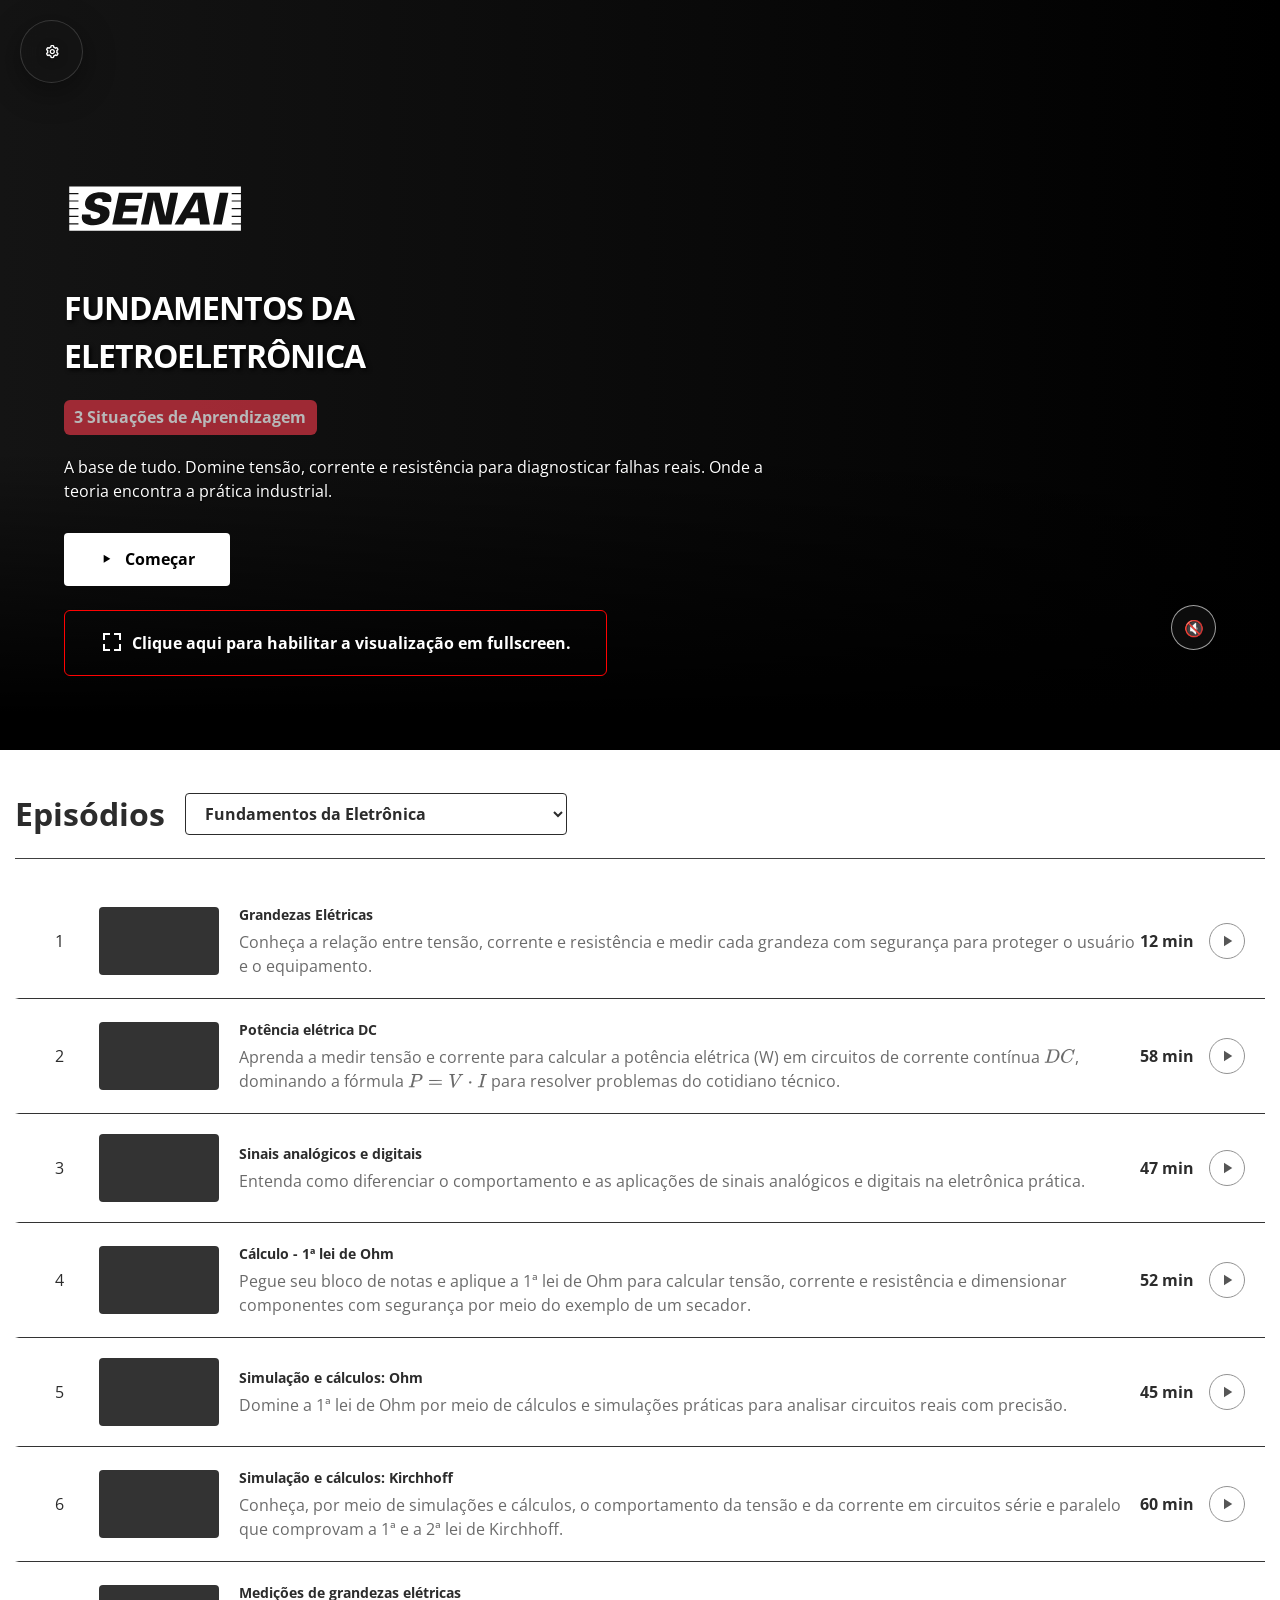
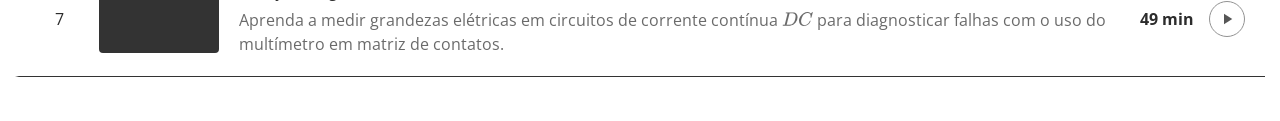
==== commit 506583e8: "falta correção em tudo, por que não tem padrão" ====
--- a/index.html
+++ b/index.html
@@ -278,11 +278,11 @@
                          <p class="mt-3">Na imagem, você compreende que a <strong>Tensão (12V)</strong> é a pressão
                                                 que impulsiona o
                                                 fluxo. A <strong>corrente</strong> é esse
-                                                movimento, e converter <strong>\(600mA\)</strong><strong> para \(0,6A\)</strong> é vital. Pela <strong>lei de Ohm</strong>, se o
+                                                movimento, e converter <strong>\(\mathbf{600mA}\)</strong><strong> para \(\mathbf{0,6A}\)</strong> é vital. Pela <strong>lei de Ohm</strong>, se o
                                                 fio solta, a
                                                 resistência isola o caminho e o
                                                 fluxo elétrico cessa.</p>
-                                            <p>\[600mA = \frac{600}{1000}A = 0.6A\]</p>
+                                            <p>\[\mathbf{600mA = \frac{600}{1000}A = 0.6A}\]</p>
                             <p class="mt-3"><em>Fonte: Elaborada pelo autor com auxílio de IA (2026).</em></p>
                     </div>
 
@@ -316,7 +316,7 @@
                     <a class="video" href="https://redirect.sp.senai.br/lk.php?link=1076695620967692dbc8250aa5"></a>
                     <p class="sinopse">Aprenda a medir tensão e corrente para calcular a potência elétrica (W) em
                         circuitos de corrente
-                        contínua \(DC\), dominando a fórmula P = V·I para resolver problemas do cotidiano técnico.</p>
+                        contínua \(DC\), dominando a fórmula \({P = V\cdot I}\) para resolver problemas do cotidiano técnico.</p>
                     <div class="book-text">
                         <p>Para complementar a videoaula sobre potência e medição DC, utilize este guia rápido focado na
                             prática profissional.
@@ -325,23 +325,23 @@
                         <p class="fw-bold mt-3">Lei de Ohm</p>
                         <p>Use o triângulo para isolar \(V\), \(I\) ou \(R\). Entenda que a resistência do filamento
                             limita a corrente,
-                            definindo a potência final \(P = V \cdot I\).</p>
+                            definindo a potência final (\(P = V \cdot I\)).</p>
 
                         <p class="fw-bold mt-3">Associação:</p>
                         <ul class="mx-4">
-                            <li><strong>Série:</strong> corrente única; se uma lâmpada falha, o circuito é interrompido;
+                            <li><strong>série:</strong> corrente única; se uma lâmpada falha, o circuito é interrompido;
                             </li>
-                            <li><strong>Paralelo:</strong> tensão igual (12V); cargas independentes, ideal para
+                            <li><strong>paralelo:</strong> tensão igual (12V); cargas independentes, ideal para
                                 lanternas.</li>
                         </ul>
 
                         <p class="fw-bold mt-3">Multímetro:</p>
                         <ul class="mx-4">
-                            <li><strong>Voltímetro:</strong> conecte em paralelo (pontas nos terminais);</li>
-                            <li><strong>Amperímetro:</strong> conecte em série (interrompa o circuito e insira o
+                            <li><strong>voltímetro:</strong> conecte em <strong>paralelo</strong> (pontas nos terminais);</li>
+                            <li><strong>amperímetro:</strong> conecte em <strong>série</strong> (interrompa o circuito e insira o
                                 medidor).</li>
                         </ul>
-                        <p class="mt-3">No diagrama a seguir, demonstra-se como a lei de Ohm se aplica na prática,
+                        <p class="mt-3">No diagrama a seguir, demonstra-se como a <strong>lei de Ohm</strong> se aplica na prática,
                             distinguindo as
                             especificações do datasheet da potência real medida em bancario.</p>
 
@@ -383,16 +383,16 @@
                     <div class="book-text">
                         <p>Este material sintetiza os pontos-chave sobre ondas e osciloscópio.</p>
 
-                        <p>A <strong>amplitude</strong> é a altura da onda (tensão), e a <strong>frequência</strong> é a
+                        <p>A amplitude é a altura da onda (tensão), e a frequência é a
                             rapidez dos ciclos. No
-                            osciloscópio, use <strong>Volts/Div</strong> para ajustar a altura e
-                            <strong>Time/Div</strong> para esticar ou
+                            osciloscópio, use <em>Volts/Div</em> para ajustar a altura e
+                            <em>Time/Div</em> para esticar ou
                             comprimir o tempo, permitindo ver a transição da onda.
                         </p>
 
                         <p class="fw-bold mt-3">Sistema binário</p>
-                        <p>O sinal digital é "discreto" porque assume apenas dois estados: 0 (nível baixo) ou 1 (nível
-                            alto). Diferente do
+                        <p>O sinal digital é "discreto" porque assume apenas dois estados: <strong>0 (nível baixo)</strong> ou <strong>1 (nível
+                            alto)</strong>. Diferente do
                             analógico infinito, ele pula entre esses bits definidos.</p>
 
                         <p class="fw-bold mt-3">Ruído e precisão</p>
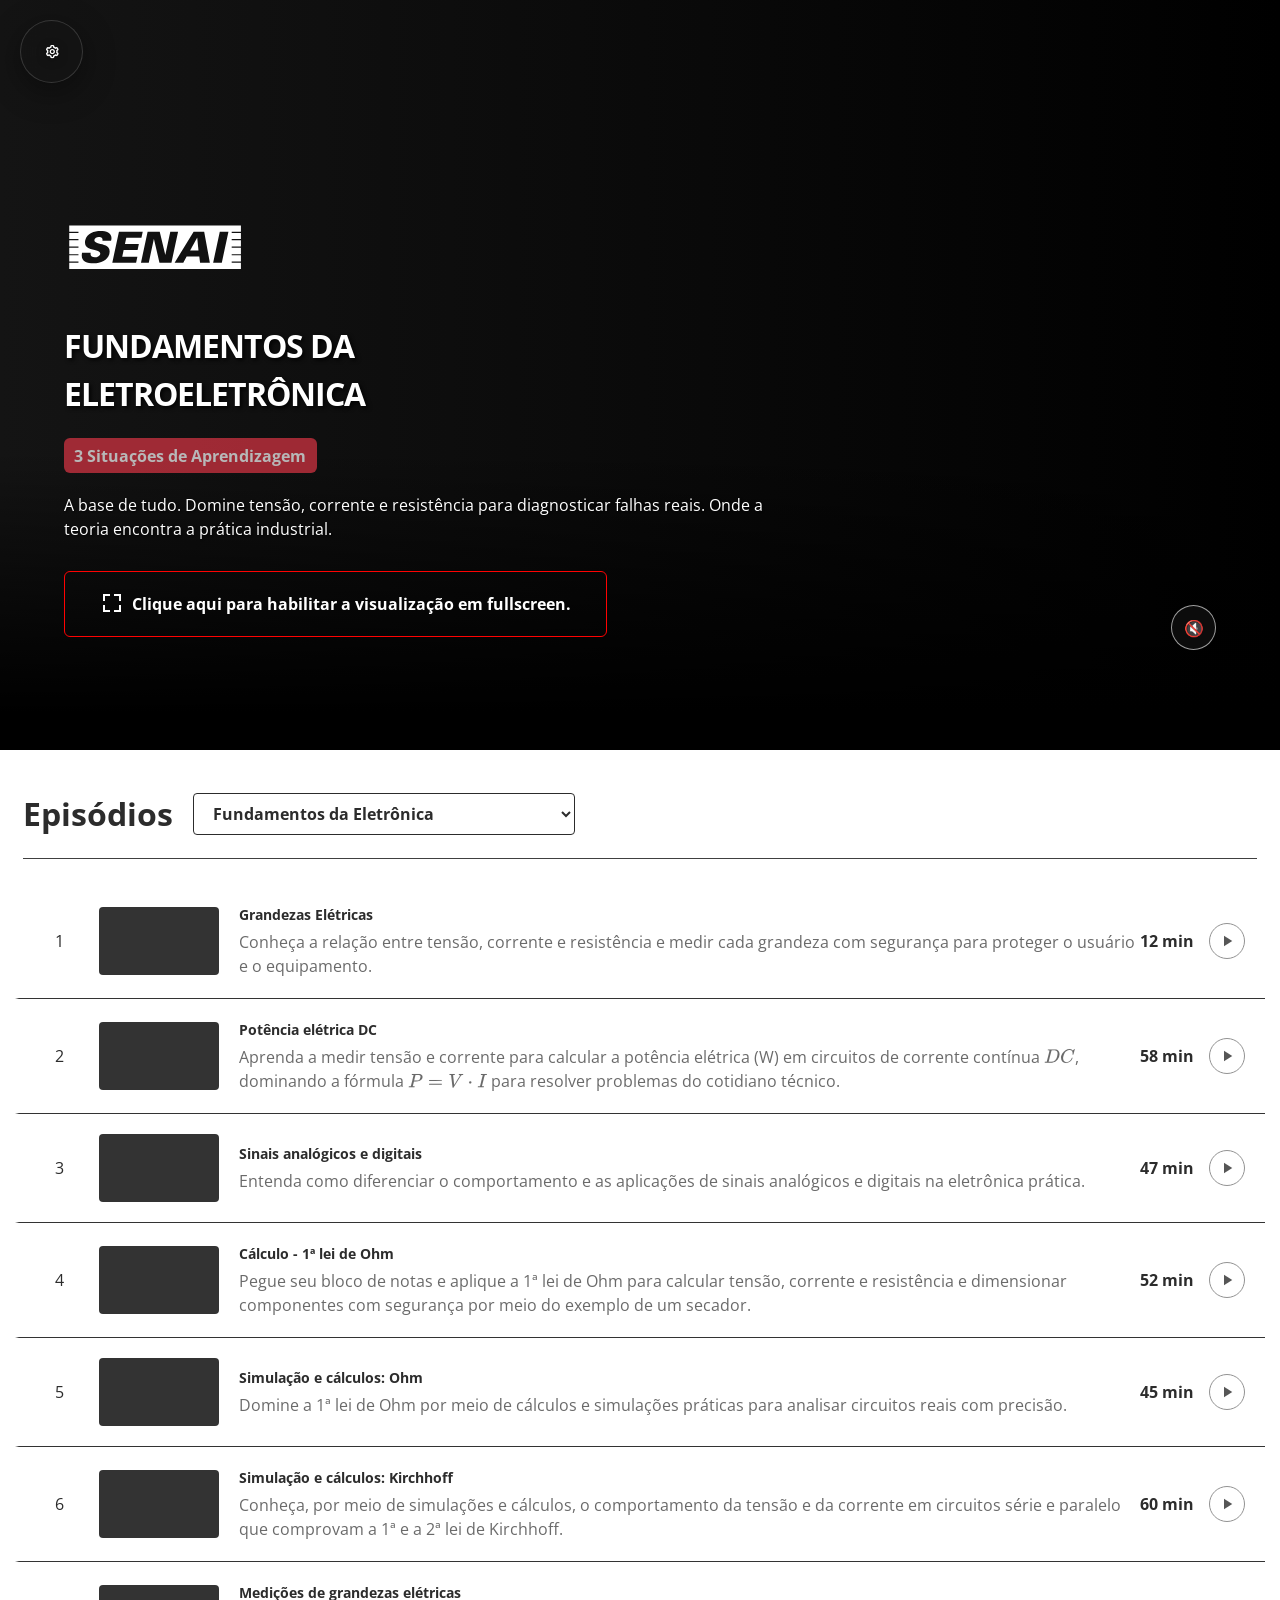
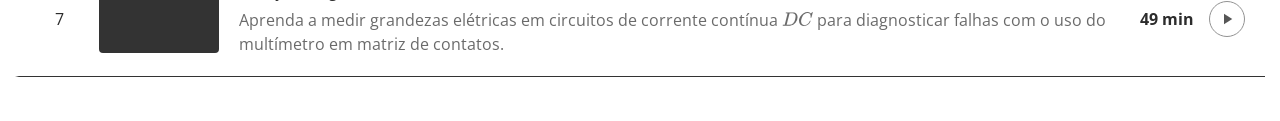
==== commit e6a5973a: "correções e novas implementações agora tudo vale nota." ====
--- a/index.html
+++ b/index.html
@@ -77,24 +77,7 @@
         </div>
         <script src="https://vlibras.gov.br/app/vlibras-plugin.js"></script>
         <script>
-            new window.VLibras.Widget('https://vlibras.gov.br/app');
-
-            // Sincroniza Season Selector com SCORM
-            const selector = document.getElementById('seasonSelector');
-            if (selector) {
-                // Restaurar temporada
-                const lastSeason = typeof getSuspendDataValue === 'function' ? getSuspendDataValue('lastSeason') : localStorage.getItem('lastSeason');
-                if (lastSeason) selector.value = lastSeason;
-
-                selector.addEventListener('change', () => {
-                    if (typeof setSuspendDataValue === 'function') {
-                        setSuspendDataValue('lastSeason', selector.value);
-                    } else {
-                        localStorage.setItem('lastSeason', selector.value);
-                    }
-                    changeSeason();
-                });
-            }
+                new window.VLibras.Widget('https://vlibras.gov.br/app');
         </script>
         <!-- Menu -->
         <!-- Navegação Flutuante Lateral Glass (Animada) -->
@@ -188,12 +171,6 @@
                         teoria encontra a prática industrial.
                     </p>
 
-                    <div class="hero-buttons">
-                        <button id="heroPlayBtn" onclick="playFirstEpisode()">
-                            <span class="text-black"> <i class="bx bx-play text-black" title="play"></i></span> <span
-                                class="text-black" id="heroPlayBtnText">Começar</span>
-                        </button>
-                    </div>
                     <!-- Botão Fullscreen Relocado -->
                     <div class="mt-4">
                         <button class="btn btn-outline border rounded d-flex align-items-center gap-2"
@@ -225,7 +202,8 @@
                         <p>Para complementar esta videoaula, atente-se aos pontos de destaque sobre medições elétricas.
                         </p>
 
-                        <p><strong>Leitura de corrente elétrica:</strong> no multímetro, \(250mA\) equivalem a \(0,25A\). Divida
+                        <p><strong>Leitura de corrente elétrica:</strong> no multímetro, \(250mA\) equivalem a
+                            \(0,25A\). Divida
                             por 1000 para converter
                             miliamperes em amperes.</p>
                         <p>\[250mA = \frac{250}{1000}A = 0.25A\]</p>
@@ -247,7 +225,7 @@
                             (ex.: fio solto). Sem caminho físico, não há fluxo de elétrons.</p>
 
 
-                        <div class="col-lg-8 mx-auto py-5">
+                        <div class="col-lg-12 mx-auto py-5">
                             <div class="box dica">
                                 <div class="d-flex justify-content-center d-sm-none mx-auto">
                                     <i class='bx bx-bulb laranja-dica bx-tada'></i>
@@ -257,7 +235,7 @@
                                         <div class="row">
                                             <h3>Dica</h3>
 
-                                            <p class="mt-3"><strong>Dica:</strong> o símbolo \(I\) representa a
+                                            <p class="mt-3">O símbolo \(I\) representa a
                                                 intensidade da corrente
                                                 elétrica. Ele representa a
                                                 "coisa" que está fluindo pelo fio, enquanto \(A\) representa a unidade
@@ -273,17 +251,18 @@
                                     </div>
                                 </div>
                             </div>
-                            
-                        </div>
-                         <p class="mt-3">Na imagem, você compreende que a <strong>Tensão (12V)</strong> é a pressão
-                                                que impulsiona o
-                                                fluxo. A <strong>corrente</strong> é esse
-                                                movimento, e converter <strong>\(\mathbf{600mA}\)</strong><strong> para \(\mathbf{0,6A}\)</strong> é vital. Pela <strong>lei de Ohm</strong>, se o
-                                                fio solta, a
-                                                resistência isola o caminho e o
-                                                fluxo elétrico cessa.</p>
-                                            <p>\[\mathbf{600mA = \frac{600}{1000}A = 0.6A}\]</p>
-                            <p class="mt-3"><em>Fonte: Elaborada pelo autor com auxílio de IA (2026).</em></p>
+
+                        </div>
+                        <p class="mt-3">Na imagem, você compreende que a <strong>Tensão (12V)</strong> é a pressão
+                            que impulsiona o
+                            fluxo. A <strong>corrente</strong> é esse
+                            movimento, e converter <strong>\(\mathbf{600mA}\)</strong><strong> para
+                                \(\mathbf{0,6A}\)</strong> é vital. Pela <strong>lei de Ohm</strong>, se o
+                            fio solta, a
+                            resistência isola o caminho e o
+                            fluxo elétrico cessa.</p>
+                        <p>\[600mA = \frac{600}{1000}A = 0.6A\]</p>
+                        <p class="mt-3"><em>Fonte: Elaborada pelo autor com auxílio de IA (2026).</em></p>
                     </div>
 
                     <div class="interactive-questions">
@@ -316,7 +295,8 @@
                     <a class="video" href="https://redirect.sp.senai.br/lk.php?link=1076695620967692dbc8250aa5"></a>
                     <p class="sinopse">Aprenda a medir tensão e corrente para calcular a potência elétrica (W) em
                         circuitos de corrente
-                        contínua \(DC\), dominando a fórmula \({P = V\cdot I}\) para resolver problemas do cotidiano técnico.</p>
+                        contínua \(DC\), dominando a fórmula \({P = V\cdot I}\) para resolver problemas do cotidiano
+                        técnico.</p>
                     <div class="book-text">
                         <p>Para complementar a videoaula sobre potência e medição DC, utilize este guia rápido focado na
                             prática profissional.
@@ -337,11 +317,14 @@
 
                         <p class="fw-bold mt-3">Multímetro:</p>
                         <ul class="mx-4">
-                            <li><strong>voltímetro:</strong> conecte em <strong>paralelo</strong> (pontas nos terminais);</li>
-                            <li><strong>amperímetro:</strong> conecte em <strong>série</strong> (interrompa o circuito e insira o
+                            <li><strong>voltímetro:</strong> conecte em <strong>paralelo</strong> (pontas nos
+                                terminais);</li>
+                            <li><strong>amperímetro:</strong> conecte em <strong>série</strong> (interrompa o circuito e
+                                insira o
                                 medidor).</li>
                         </ul>
-                        <p class="mt-3">No diagrama a seguir, demonstra-se como a <strong>lei de Ohm</strong> se aplica na prática,
+                        <p class="mt-3">No diagrama a seguir, demonstra-se como a <strong>lei de Ohm</strong> se aplica
+                            na prática,
                             distinguindo as
                             especificações do datasheet da potência real medida em bancario.</p>
 
@@ -391,8 +374,9 @@
                         </p>
 
                         <p class="fw-bold mt-3">Sistema binário</p>
-                        <p>O sinal digital é "discreto" porque assume apenas dois estados: <strong>0 (nível baixo)</strong> ou <strong>1 (nível
-                            alto)</strong>. Diferente do
+                        <p>O sinal digital é "discreto" porque assume apenas dois estados: <strong>0 (nível
+                                baixo)</strong> ou <strong>1 (nível
+                                alto)</strong>. Diferente do
                             analógico infinito, ele pula entre esses bits definidos.</p>
 
                         <p class="fw-bold mt-3">Ruído e precisão</p>
@@ -444,17 +428,16 @@
                             <li>\(I = \frac{V}{R}\) ou \(R = \frac{V}{I}\): use divisão para Corrente ou Resistência.
                             </li>
                         </ul>
-                        <p><strong>Prefixos:</strong> lembre-se que 1.000mA = 1A.</p>
-
-                        <p class="fw-bold mt-3">Prática e proteção</p>
-                        <p>No exemplo do secador (220V / 70W), a corrente é 3,14A.</p>
+                        <p><strong>Prefixos:</strong> lembre-se que \(1.000mA = 1A\).</p>
+
+                        <p class=" mt-3"><strong>Prática e proteção</strong>: no exemplo do secador (220V / 70Ω), a
+                            corrente é \(3.14A\).</p>
                         <p>\[I = \frac{P}{V} = \frac{70W}{220V} = 0.318A \approx 3.14A\]</p>
 
                         <p><strong>Fusíveis:</strong> devem ter capacidade superior à corrente nominal calculada
-                            (exemplo: 4A). Isso evita a
+                            (exemplo: \(4A\)). Isso evita a
                             queima por picos de corrente irrelevantes, garantindo a proteção e a segurança do circuito.
                         </p>
-
                         <p class="mt-3">Esta imagem oferece uma visão abrangente e comparativa dos fundamentos
                             apresentados na videoaula,
                             conectando os conceitos teóricos da 1ª lei de Ohm com aplicações e analogias intuitivas.</p>
@@ -500,9 +483,11 @@
                         <p class="fw-bold mt-3">Unidades e medidas</p>
                         <p>Atenção às conversões para preencher as tabelas corretamente:</p>
                         <ul class="mx-4">
-                            <li><strong>Miliampere (mA):</strong> divida por 1.000 para obter ampere (A). Exemplo: 220mA
-                                = 0,22A;</li>
-                            <li><strong>Quilo-Ohm (kΩ):</strong> multiplique por 1.000 para obter Ohm (\(\Omega\)).</li>
+                            <li><strong>Miliampere (\(mA\)):</strong> divida por 1.000 para obter ampere (A). Exemplo:
+                                \(220mA
+                                = 0,22A\);</li>
+                            <li><strong>Quilo-Ohm (\(k\Omega\)):</strong> multiplique por 1.000 para obter Ohm
+                                (\(\Omega\)).</li>
                         </ul>
 
                         <p class="fw-bold mt-3">Teoria e prática</p>
@@ -569,7 +554,7 @@
                             voltímetro em paralelo para tensões, comprovando as leis de Kirchhoff de forma visual.</p>
 
                         <!-- Dica -->
-                        <div class="col-lg-8 mx-auto py-5">
+                        <div class="col-lg-12 mx-auto py-5">
                             <div class="box dica">
                                 <div class="d-flex justify-content-center d-sm-none mx-auto">
                                     <i class='bx bx-bulb laranja-dica bx-tada'></i>
@@ -578,15 +563,9 @@
                                     <div class="col-lg-10 ">
                                         <div class="row">
                                             <h3>Dica</h3>
-                                            <p>converta sempre os resultados (exemplo: 0,068A=68mA) para leitura
+                                            <p>converta sempre os resultados (exemplo: \(0.068A = 68mA\)) para leitura
                                                 correta no simulador.</p>
-                                            <p>\[0.068A = 68mA\]</p>
-
-                                            <p class="mt-3">Consulte o passo a passo matemático para dominar a análise
-                                                de circuitos
-                                                paralelos. Aprenda a calcular
-                                                correntes e resistências, validando a 1ª lei de Kirchhoff antes da
-                                                simulação.</p>
+
                                         </div>
                                     </div>
                                     <div class="col-lg-2 ">
@@ -597,6 +576,9 @@
                                 </div>
                             </div>
                         </div>
+                        <p class="mt-3">Confira o passo a passo matemático para dominar a análise de circuitos
+                            paralelos. Aprenda a calcular
+                            correntes e resistências, validando a 1ª lei de Kirchhoff antes da simulação.</p>
 
                     </div>
                     <div class="formula">\( \sum V = 0 \)</div>
@@ -626,21 +608,23 @@
 
                         <p class="fw-bold mt-3">Diagramas e simbologia</p>
                         <p>Antes de montar, identifique os símbolos de resistores e fontes. Transponha o esquema do
-                            papel para a matriz de
-                            contatos, respeitando as trilhas de continuidade interna (nós).</p>
+                            papel para a <strong>matriz de
+                                contatos</strong>, respeitando as trilhas de continuidade interna (nós).</p>
 
                         <p class="fw-bold mt-3">Cálculo prévio (lei de Ohm)</p>
                         <p>Utilize \(V = R \cdot I\) para prever os valores de tensão e corrente. No circuito misto, use
-                            a fórmula do divisor de
-                            tensão para validar o que o multímetro exibirá na tela.</p>
+                            a fórmula do <strong>divisor de
+                                tensão</strong> para validar o que o multímetro exibirá na tela.</p>
 
                         <p class="fw-bold mt-3">Segurança e medição</p>
                         <ul class="mx-4">
                             <li>Configure a escala correta no multímetro.</li>
-                            <li>Meça resistência com o circuito desenergizado.</li>
-                            <li>Conferidas a polaridade das pontas de prova ao medir tensão e corrente.</li>
-                        </ul>
-                        <div class="col-lg-8 mx-auto py-5">
+                            <li>Meça <strong>resistência</strong> com o circuito desenergizado.</li>
+                            <li>Conferidas a polaridade das pontas de prova ao medir <strong>tensão</strong> e
+                                <strong>corrente</strong>.
+                            </li>
+                        </ul>
+                        <div class="col-lg-12 mx-auto py-5">
                             <div class="box dica">
                                 <div class="d-flex justify-content-center d-sm-none mx-auto">
                                     <i class='bx bx-bulb laranja-dica bx-tada'></i>
@@ -649,17 +633,10 @@
                                     <div class="col-lg-10 ">
                                         <div class="row">
                                             <h3>Dica</h3>
-                                            <p><strong>Dica:</strong> a estimativa teórica evita danos ao multímetro e
+                                            <p>A estimativa teórica evita danos ao multímetro e
                                                 erros de
-                                                interpretação.</p>
-                                            <p class="mt-3">A imagem apresenta diagramas e analogias hidráulicas que
-                                                ilustram como a tensão
-                                                e a corrente fluem nos
-                                                circuitos série, paralelo e misto. Utilize este recurso para compreender
-                                                a relação entre as
-                                                grandezas e prever os
-                                                valores das medições no multímetro.</p>
-
+                                                interpretação.
+                                            </p>
                                         </div>
                                     </div>
                                     <div class="col-lg-2 ">
@@ -670,6 +647,13 @@
                                 </div>
                             </div>
                         </div>
+                        <p>A imagem apresenta diagramas e analogias hidráulicas que
+                            ilustram como a tensão
+                            e a corrente fluem nos
+                            circuitos série, paralelo e misto. Utilize este recurso para compreender
+                            a relação entre as
+                            grandezas e prever os
+                            valores das medições no multímetro.</p>
 
 
 
@@ -710,10 +694,13 @@
                         <ul class="mx-4">
                             <li><strong>\(V_p\) (pico):</strong> valor máximo da onda.</li>
                             <li><strong>\(f\) (frequência):</strong> Ciclos por segundo (Hz).</li>
-                        </ul>
-
-                        <p class="mt-3"><strong>Cálculo essencial:</strong> para obter o valor eficaz, use:</p>
-                        <p>\[V_{rms} = \frac{V_p}{\sqrt{2}}\]</p>
+                            <li>
+                                <strong>Cálculo essencial:</strong> para obter o valor eficaz, use: \(V_{rms} =
+                                \frac{V_p}{\sqrt{2}}\).
+                            </li>
+                        </ul>
+
+
 
                         <p class="fw-bold mt-3">Indução e transformadores</p>
                         <p>A flexibilização entre valores de tensão e corrente ocorre via indução eletromagnética.
@@ -759,8 +746,10 @@
                             circuitos indutivos em corrente alternada.</p>
 
                         <p class="fw-bold mt-3">Indutores em AC</p>
-                        <p>Para calcular a reatância do indutor à passagem da corrente, utilize a fórmula da reatância
-                            indutiva:</p>
+                        <p>Para calcular a reatância do indutor à passagem da corrente, utilize a fórmula da
+                            <strong>reatância
+                                indutiva</strong>:
+                        </p>
                         <p>\[X_l = 2\pi \cdot f \cdot L\]</p>
 
                         <p class="fw-bold mt-3">Análise do circuito RL</p>
@@ -771,8 +760,10 @@
 
                         <p class="fw-bold mt-3">Procedimento de medição</p>
                         <ul class="mx-4">
-                            <li>Ajuste o gerador de sinais para a tensão e frequências indicadas no experimento.</li>
-                            <li>Utilize o multímetro para medir as quedas de tensão e validar a relação entre teoria e
+                            <li>Ajuste o <strong>gerador de sinais</strong> para a tensão e frequências indicadas no
+                                experimento.</li>
+                            <li>Utilize o <strong>multímetro</strong> para medir as quedas de tensão e validar a relação
+                                entre teoria e
                                 prática.</li>
                         </ul>
 
@@ -781,7 +772,7 @@
                             fator de potência (PFC),
                             essenciais para a eficiência energética em equipamentos como inversores de frequência.</p>
 
-                        <div class="col-lg-8 mx-auto py-5">
+                        <div class="col-lg-12 mx-auto py-5">
                             <div class="box dica">
                                 <div class="d-flex justify-content-center d-sm-none mx-auto">
                                     <i class='bx bx-bulb laranja-dica bx-tada'></i>
@@ -791,17 +782,16 @@
                                         <div class="row">
                                             <h3>Dica</h3>
 
-                                            <p class="mt-3"><strong>Dica:</strong> conferida o passo a passo da
+                                            <p class="mt-3">Conferida o passo a passo da
                                                 resolução para calcular a
                                                 reatância e a impedância
                                                 do circuito RL analisado.</p>
                                         </div>
-                                        <div class="formula">\( X_L = 2\pi f L \)</div>
                                     </div>
-                                </div>
-                                <div class="col-lg-2 ">
-                                    <div class="d-flex d-none d-sm-block d-md-block d-lg-block">
-                                        <i class='bx bx-bulb laranja-dica bx-tada'></i>
+                                    <div class="col-lg-2 ">
+                                        <div class="d-flex d-none d-sm-block d-md-block d-lg-block">
+                                            <i class='bx bx-bulb laranja-dica bx-tada'></i>
+                                        </div>
                                     </div>
                                 </div>
                             </div>
@@ -860,7 +850,7 @@
 
                         <p class="mt-3"><em>Fonte: Elaborada pelo autor com auxílio de IA (2026).</em></p>
                     </div>
-                    <div class="formula">\( \alpha = \frac{V_p}{V_s} \)</div>
+                    <!-- <div class="formula">\( \alpha = \frac{V_p}{V_s} \)</div> -->
                     <div class="interactive-questions">
                         <div class="interacao" data-tempo="210" data-titulo="Relação de Transformação"
                             data-tipo="single" data-msg="Exato!">
@@ -922,7 +912,7 @@
                             </div>
                         </div>
                     </div>
-                </div>
+            
 
                 <div id="s3e2" data-sa="s3" data-num="2" data-type="video" data-ytid="18hdDSUlM30">
                     <h1 class="title">Diodos retificadores</h1>
@@ -1215,7 +1205,7 @@
                             funcionamento seguro de equipamentos
                             sensíveis.</p>
 
-                        <div class="col-lg-8 mx-auto py-5">
+                        <div class="col-lg-12 mx-auto py-5">
                             <div class="box dica">
                                 <div class="d-flex justify-content-center d-sm-none mx-auto">
                                     <i class='bx bx-bulb laranja-dica bx-tada'></i>
@@ -1259,44 +1249,45 @@
                             </div>
                         </div>
                     </div>
-
-                    <div id="s3e8" data-sa="s3" data-num="8" data-type="video" data-ytid="jmLLKZxzEno">
-                        <h1 class="title">Retificadores trifásicos</h1>
-                        <span class="duration">12 min</span>
-                        <a class="video" href="https://example.com/sa3e8"></a>
-                        <p class="sinopse">Converta tensão alternada (AC) trifásica em contínua (DC) para garantir
-                            eficiência e estabilidade em
-                            sistemas industriais de alta potência.</p>
-                        <div class="book-text">
-                            <p>Confira este guia prático e entenda como a ponte de diodos garante a estabilidade
-                                necessária
-                                para alimentar
-                                equipamentos nas grandes indústrias.</p>
-
-                            <p class="fw-bold mt-3">O retificador trifásico em foco</p>
-                            <p>Acompanhe os pontos principais para entender o circuito apresentado na imagem:</p>
-                            <ul class="mx-4">
-                                <li><strong>Entrada AC trifásica:</strong> observe as fases R, S e T defasadas em 120°.
-                                    Compreender essa defasagem é
-                                    vital para entender como os diodos alternam a condução para converter o sinal
-                                    alternado
-                                    em contínuo;</li>
-                                <li><strong>Ponte de Graetz:</strong> o diagrama destaca seis diodos de potência
-                                    organizados
-                                    em ponte. Identificar essa
-                                    simbologia é o primeiro passo para interpretar diagramas e realizar a montagem
-                                    física do
-                                    circuito;</li>
-                                <li><strong>Análise de sinais:</strong> a imagem mostra a "Tensão de Saída Retificada".
-                                    Com
-                                    o uso do osciloscópio, é
-                                    possível visualizar como o sinal se torna uma linha estável, com baixíssimo nível de
-                                    ondulação (ripple);</li>
-                                <li><strong>Eficiência:</strong> a retificação trifásica garante que a tensão não caia a
-                                    zero, fornecendo a potência
-                                    constante necessária para alimentar motores e máquinas industriais pesadas.</li>
-                            </ul>
-                            <p class="mt-3"><em>Fonte: Elaborada pelo autor com auxílio de IA (2026).</em></p>
+                </div>
+
+                <div id="s3e8" data-sa="s3" data-num="8" data-type="video" data-ytid="jmLLKZxzEno">
+                    <h1 class="title">Retificadores trifásicos</h1>
+                    <span class="duration">12 min</span>
+                    <a class="video" href="https://example.com/sa3e8"></a>
+                    <p class="sinopse">Converta tensão alternada (AC) trifásica em contínua (DC) para garantir
+                        eficiência e estabilidade em
+                        sistemas industriais de alta potência.</p>
+                    <div class="book-text">
+                        <p>Confira este guia prático e entenda como a ponte de diodos garante a estabilidade
+                            necessária
+                            para alimentar
+                            equipamentos nas grandes indústrias.</p>
+
+                        <p class="fw-bold mt-3">O retificador trifásico em foco</p>
+                        <p>Acompanhe os pontos principais para entender o circuito apresentado na imagem:</p>
+                        <ul class="mx-4">
+                            <li><strong>Entrada AC trifásica:</strong> observe as fases R, S e T defasadas em 120°.
+                                Compreender essa defasagem é
+                                vital para entender como os diodos alternam a condução para converter o sinal
+                                alternado
+                                em contínuo;</li>
+                            <li><strong>Ponte de Graetz:</strong> o diagrama destaca seis diodos de potência
+                                organizados
+                                em ponte. Identificar essa
+                                simbologia é o primeiro passo para interpretar diagramas e realizar a montagem
+                                física do
+                                circuito;</li>
+                            <li><strong>Análise de sinais:</strong> a imagem mostra a "Tensão de Saída Retificada".
+                                Com
+                                o uso do osciloscópio, é
+                                possível visualizar como o sinal se torna uma linha estável, com baixíssimo nível de
+                                ondulação (ripple);</li>
+                            <li><strong>Eficiência:</strong> a retificação trifásica garante que a tensão não caia a
+                                zero, fornecendo a potência
+                                constante necessária para alimentar motores e máquinas industriais pesadas.</li>
+                        </ul>
+                        <p class="mt-3"><em>Fonte: Elaborada pelo autor com auxílio de IA (2026).</em></p>
                         </div>
                         <div class="formula">\( \text{Ripple } < 5\% \)</div>
                                 <div class="interactive-questions">
@@ -1312,127 +1303,126 @@
                                     </div>
                                 </div>
                         </div>
-
-                        <div id="s3e9" data-sa="s3" data-num="9" data-type="video" data-ytid="SfCg_1jikNk">
-                            <h1 class="title">Fontes de alimentação</h1>
-                            <span class="duration">15 min</span>
-                            <a class="video" href="https://example.com/sa3e9"></a>
-                            <p class="sinopse">Entenda como distinguir o funcionamento e as aplicações das fontes
-                                lineares e
-                                chaveadas,
-                                capacitando-se para interpretar seus esquemas e componentes.</p>
-                            <div class="book-text">
-                                <p>Este material resume os pilares das fontes de alimentação, conectando a teoria à
-                                    prática
-                                    da bancada:</p>
-                                <ul class="mx-4">
-                                    <li><strong>Simbologia e esquemas:</strong> fundamental para identificar componentes
-                                        em
-                                        diagramas;</li>
-                                    <li><strong>Transformadores:</strong> nas fontes lineares (60Hz), são grandes e
-                                        pesados;
-                                        nas chaveadas, são compactos e
-                                        leves;</li>
-                                    <li><strong>Semicondutores:</strong> diodos realizam a retificação; transistores
-                                        atuam
-                                        no chaveamento nas fontes
-                                        chaveadas;</li>
-                                    <li><strong>Filtros e ruído:</strong> capacitores suavizam a tensão. Fontes
-                                        chaveadas
-                                        oferecem menor ruído, sendo ideais
-                                        para áudio e medição.</li>
-                                </ul>
-                                <p class="mt-3">A imagem a seguir ilustra o funcionamento básico de uma fonte de
-                                    alimentação
-                                    e seus principais blocos
-                                    funcionais.</p>
-                            </div>
-                            <div class="formula">\( P = V \cdot I \)</div>
-                            <div class="interactive-questions">
-                                <div class="interacao" data-tempo="150" data-titulo="Fonte Chaveada" data-tipo="single"
-                                    data-msg="Isso!">
-                                    <div class="pergunta">Qual a principal vantagem da fonte chaveada sobre a linear?
+                    </div>
+
+                    <div id="s3e9" data-sa="s3" data-num="9" data-type="video" data-ytid="SfCg_1jikNk">
+                        <h1 class="title">Fontes de alimentação</h1>
+                        <span class="duration">15 min</span>
+                        <a class="video" href="https://example.com/sa3e9"></a>
+                        <p class="sinopse">Entenda como distinguir o funcionamento e as aplicações das fontes
+                            lineares e
+                            chaveadas,
+                            capacitando-se para interpretar seus esquemas e componentes.</p>
+                        <div class="book-text">
+                            <p>Este material resume os pilares das fontes de alimentação, conectando a teoria à
+                                prática
+                                da bancada:</p>
+                            <ul class="mx-4">
+                                <li><strong>Simbologia e esquemas:</strong> fundamental para identificar componentes
+                                    em
+                                    diagramas;</li>
+                                <li><strong>Transformadores:</strong> nas fontes lineares (60Hz), são grandes e
+                                    pesados;
+                                    nas chaveadas, são compactos e
+                                    leves;</li>
+                                <li><strong>Semicondutores:</strong> diodos realizam a retificação; transistores
+                                    atuam
+                                    no chaveamento nas fontes
+                                    chaveadas;</li>
+                                <li><strong>Filtros e ruído:</strong> capacitores suavizam a tensão. Fontes
+                                    chaveadas
+                                    oferecem menor ruído, sendo ideais
+                                    para áudio e medição.</li>
+                            </ul>
+                            <p class="mt-3">A imagem a seguir ilustra o funcionamento básico de uma fonte de
+                                alimentação
+                                e seus principais blocos
+                                funcionais.</p>
+                        </div>
+                        <div class="formula">\( P = V \cdot I \)</div>
+                        <div class="interactive-questions">
+                            <div class="interacao" data-tempo="150" data-titulo="Fonte Chaveada" data-tipo="single" data-msg="Isso!">
+                                <div class="pergunta">Qual a principal vantagem da fonte chaveada sobre a linear?
+                                </div>
+                                <div class="opcoes">
+                                    <div class="opcao" data-correta="true">Maior eficiência e menor tamanho/peso.
                                     </div>
-                                    <div class="opcoes">
-                                        <div class="opcao" data-correta="true">Maior eficiência e menor tamanho/peso.
-                                        </div>
-                                        <div class="opcao" data-correta="false">Menor ruído elétrico.</div>
-                                        <div class="opcao" data-correta="false">Circuito mais simples.</div>
-                                    </div>
-                                </div>
-                            </div>
-                        </div>
-
-                        <div id="s3e10" data-sa="s3" data-num="10" data-type="video" data-ytid="E738SS5QwhU">
-                            <h1 class="title">Fontes variáveis</h1>
-                            <span class="duration">18 min</span>
-                            <a class="video" href="https://example.com/sa3e10"></a>
-                            <p class="sinopse">Utilize o regulador LM317 para garantir controle e segurança na
-                                alimentação
-                                de circuitos em bancada.
+                                    <div class="opcao" data-correta="false">Menor ruído elétrico.</div>
+                                    <div class="opcao" data-correta="false">Circuito mais simples.</div>
+                                </div>
+                            </div>
+                            </div>
+                            </div>
+
+                    <div id="s3e10" data-sa="s3" data-num="10" data-type="video" data-ytid="E738SS5QwhU">
+                        <h1 class="title">Fontes variáveis</h1>
+                        <span class="duration">18 min</span>
+                        <a class="video" href="https://example.com/sa3e10"></a>
+                        <p class="sinopse">Utilize o regulador LM317 para garantir controle e segurança na
+                            alimentação
+                            de circuitos em bancada.
+                        </p>
+                        <div class="book-text">
+                            <p>Siga este guia e compreenda como interpreting o esquema elétrico de uma fonte
+                                variável,
+                                desde a entrada da rede até o
+                                ajuste final com o regulador LM317.</p>
+
+                            <p class="fw-bold mt-3">Fonte variável</p>
+                            <p>Para converter a rede elétrica em tensão contínua ajustável, seguimos este fluxo:</p>
+                            <ul class="mx-4">
+                                <li><strong>Transformação:</strong> o transformador reduz a alta tensão da rede via
+                                    indução;</li>
+                                <li><strong>Retificação:</strong> diodos convertem a corrente alternada \(AC\) em
+                                    contínua (DC);</li>
+                                <li><strong>Filtragem:</strong> capacitores eliminam o ripple (ondulações),
+                                    estabilizando o sinal.</li>
+                                <li><strong>Regulação (LM317):</strong> O regulador mantém a saída constante. O
+                                    ajuste
+                                    fino ocorre pelo cálculo de
+                                    divisor de tensão: alterando a resistência no pino de ajuste (ADJ), define-se a
+                                    voltagem final.</li>
+                            </ul>
+                            <p class="mt-3">No diagrama a seguir, entendemos como a eletricidade da rede se
+                                transforma
+                                em uma tensão contínua e
+                                ajustável para seus projetos.</p>
+
+                            <p class="mt-3">Ao seguir cada etapa da redução de tensão no transformador até o ajuste
+                                preciso no regulador LM317 você
+                                entenderá como garantir a segurança e a eficiência na alimentação dos seus
+                                circuitos.
                             </p>
-                            <div class="book-text">
-                                <p>Siga este guia e compreenda como interpreting o esquema elétrico de uma fonte
-                                    variável,
-                                    desde a entrada da rede até o
-                                    ajuste final com o regulador LM317.</p>
-
-                                <p class="fw-bold mt-3">Fonte variável</p>
-                                <p>Para converter a rede elétrica em tensão contínua ajustável, seguimos este fluxo:</p>
-                                <ul class="mx-4">
-                                    <li><strong>Transformação:</strong> o transformador reduz a alta tensão da rede via
-                                        indução;</li>
-                                    <li><strong>Retificação:</strong> diodos convertem a corrente alternada \(AC\) em
-                                        contínua (DC);</li>
-                                    <li><strong>Filtragem:</strong> capacitores eliminam o ripple (ondulações),
-                                        estabilizando o sinal.</li>
-                                    <li><strong>Regulação (LM317):</strong> O regulador mantém a saída constante. O
-                                        ajuste
-                                        fino ocorre pelo cálculo de
-                                        divisor de tensão: alterando a resistência no pino de ajuste (ADJ), define-se a
-                                        voltagem final.</li>
-                                </ul>
-                                <p class="mt-3">No diagrama a seguir, entendemos como a eletricidade da rede se
-                                    transforma
-                                    em uma tensão contínua e
-                                    ajustável para seus projetos.</p>
-
-                                <p class="mt-3">Ao seguir cada etapa da redução de tensão no transformador até o ajuste
-                                    preciso no regulador LM317 você
-                                    entenderá como garantir a segurança e a eficiência na alimentação dos seus
-                                    circuitos.
-                                </p>
-
-                                <p class="mt-3"><em>Fonte: Elaborada pelo autor com auxílio de IA (2026).</em></p>
+
+                            <p class="mt-3"><em>Fonte: Elaborada pelo autor com auxílio de IA (2026).</em></p>
                             </div>
                             <div class="formula">\( V_{out} = 1.25(1 + \frac{R_2}{R_1}) \)</div>
                             <div class="interactive-questions">
-                                <div class="interacao" data-tempo="200" data-titulo="Regulador Ajustável"
-                                    data-tipo="single" data-msg="Perfeito!">
-                                    <div class="pergunta">Qual componente é comumente usado como regulador de tensão
-                                        ajustável?</div>
-                                    <div class="opcoes">
-                                        <div class="opcao" data-correta="false">7805</div>
-                                        <div class="opcao" data-correta="true">LM317</div>
-                                        <div class="opcao" data-correta="false">1N4007</div>
-                                    </div>
-                                </div>
-                            </div>
-                        </div>
+                            <div class="interacao" data-tempo="200" data-titulo="Regulador Ajustável" data-tipo="single" data-msg="Perfeito!">
+                                <div class="pergunta">Qual componente é comumente usado como regulador de tensão
+                                    ajustável?</div>
+                                <div class="opcoes">
+                                    <div class="opcao" data-correta="false">7805</div>
+                                    <div class="opcao" data-correta="true">LM317</div>
+                                    <div class="opcao" data-correta="false">1N4007</div>
+                                </div>
+                            </div>
+                            </div>
+                            </div>
+
             </section>
 
 
             <!-- Lista de Episódios -->
             <section class="episodes-section">
-                <div class="episodes-header">
+                <div class="episodes-header mx-2">
                     <h2>Episódios</h2>
-                    <select id="seasonSelector" onchange="changeSeason()">
+                    <select id="seasonSelector">
                         <option value="s1">Fundamentos da Eletrônica</option>
                         <option value="s2">Sinais Alternados e Transformadores</option>
                         <option value="s3">Semicondutores e Fontes de Alimentação</option>
                     </select>
                 </div>
-
                 <div id="episodesListContainer"></div>
             </section>
 
@@ -1564,7 +1554,82 @@
     </main>
 
     <script src="Layout/Template/bibliotecas/bootstrap/js/bootstrap.bundle.min.js" defer=""></script>
+    
+    <!-- Modal de Retomada -->
+    <div class="modal fade" id="resumeFromLastModal" tabindex="-1" aria-hidden="true">
+        <div class="modal-dialog modal-dialog-centered">
+            <div class="modal-content border-secondary">
+                <div class="modal-header border-secondary">
+                    <h5 class="modal-title">Retomar Curso</h5>
+                    <button type="button" class="btn-close" data-bs-dismiss="modal" aria-label="Close"></button>
+                </div>
+                <div class="modal-body">
+                    <p>Deseja continuar de onde parou na última sessão?</p>
+                </div>
+                <div class="modal-footer border-secondary">
+                    <button type="button" class="btn btn-outline-secondary" id="resumeFromBeginning">Começar do
+                        início</button>
+                    <button type="button" class="btn btn-danger" id="resumeFromLastButton">Sim, retomar</button>
+                </div>
+            </div>
+        </div>
+    </div>
+    
+    <!-- Modal de Conclusão de Curso -->
+    <div class="modal fade" id="courseCompletionModal" tabindex="-1" aria-hidden="true">
+        <div class="modal-dialog modal-dialog-centered modal-lg">
+            <div class="modal-content border-danger shadow-lg">
+                <div class="modal-header border-secondary">
+                    <h5 class="modal-title fw-bold"><i class="bx bxs-trophy me-2 text-warning"></i> Curso Concluído!</h5>
+                    <button type="button" class="btn-close" data-bs-dismiss="modal" aria-label="Close"></button>
+                </div>
+                <div class="modal-body p-4">
+                    <div class="text-center mb-4">
+                        <h2 class="display-4 fw-bold text-danger" id="completionGrade">0</h2>
+                        <p class="text-muted text-uppercase fw-bold">Sua Nota Final</p>
+                    </div>
+    
+                    <div class="row g-3 mb-4">
+                        <div class="col-6 col-md-3">
+                            <div class="card bg-secondary bg-opacity-25 border-0 text-center p-3">
+                                <h3 class="fw-bold mb-0" id="totalQuestionsCount">0</h3>
+                                <small class="text-muted">Questões</small>
+                            </div>
+                        </div>
+                        <div class="col-6 col-md-3">
+                            <div class="card bg-success bg-opacity-25 border-0 text-center p-3">
+                                <h3 class="fw-bold mb-0 text-success" id="correctAnswersCount">0</h3>
+                                <small class="text-muted">Acertos</small>
+                            </div>
+                        </div>
+                        <div class="col-6 col-md-3">
+                            <div class="card bg-danger bg-opacity-25 border-0 text-center p-3">
+                                <h3 class="fw-bold mb-0 text-danger" id="incorrectAnswersCount">0</h3>
+                                <small class="text-muted">Erros</small>
+                            </div>
+                        </div>
+                        <div class="col-6 col-md-3">
+                            <div class="card bg-warning bg-opacity-25 border-0 text-center p-3">
+                                <h3 class="fw-bold mb-0 text-warning" id="pendingAnswersCount">0</h3>
+                                <small class="text-muted">Pendentes</small>
+                            </div>
+                        </div>
+                    </div>
+    
+                    <h6 class="fw-bold border-bottom border-secondary pb-2 mb-3">Relatório por Episódio</h6>
+                    <div id="completionDetailsReport" class="accordion accordion-flush bg-transparent">
+                        <!-- Gerado via JS -->
+                    </div>
+                </div>
+                <div class="modal-footer border-secondary">
+                    <button type="button" class="btn btn-outline-light" data-bs-dismiss="modal">Fechar</button>
+                    <button type="button" class="btn btn-danger px-4 fw-bold" onclick="window.print()">Imprimir
+                        Relatório</button>
+                </div>
+            </div>
+        </div>
+    </div>
 
 </body>
 
-</html>+</html>
--- a/Layout/Template/css/style.css
+++ b/Layout/Template/css/style.css
@@ -1998,15 +1998,95 @@
   height: 90vh;
   position: relative;
   background: var(--bg-color-primary) !important;
-  border-radius: 8px;
-  box-shadow: 0 0 50px rgba(0, 0, 0, 0.5);
   display: flex;
   flex-direction: column;
-  /* Vertical layout */
-    margin: 5vh auto;
-    overflow-y: auto;
-    /* Content scroller */
-    scroll-behavior: smooth;
+  border-radius: 12px;
+  overflow-y: auto; /* Permite scroll do conteúdo (sinopse/playlist) */
+  box-shadow: 0 0 50px rgba(0, 0, 0, 0.5);
+  margin: 5vh auto;
+  scroll-behavior: smooth;
+}
+
+.lock-scroll {
+  overflow: hidden !important;
+}
+
+/* Modal de Retomada - Tematização */
+body.theme-1 #resumeFromLastModal .modal-content { background-color: #ffffff; color: #333; }
+body.theme-2 #resumeFromLastModal .modal-content { background-color: #1a1a1a; color: #ffffff; }
+body.theme-3 #resumeFromLastModal .modal-content { background-color: #808080; color: #ffffff; }
+body.theme-4 #resumeFromLastModal .modal-content { background-color: #ffff00; color: #000000; }
+
+body.theme-1 #resumeFromLastModal .btn-close { filter: none; }
+body.theme-2 #resumeFromLastModal .btn-close { filter: invert(1) grayscale(100%) brightness(200%); }
+body.theme-3 #resumeFromLastModal .btn-close { filter: invert(1) grayscale(100%) brightness(200%); }
+body.theme-4 #resumeFromLastModal .btn-close { filter: none; }
+
+/* Modal de Conclusão - Tematização */
+body.theme-1 #courseCompletionModal .modal-content { background-color: #ffffff; color: #333; }
+body.theme-2 #courseCompletionModal .modal-content { background-color: #1a1a1a; color: #ffffff; }
+body.theme-3 #courseCompletionModal .modal-content { background-color: #808080; color: #ffffff; }
+body.theme-4 #courseCompletionModal .modal-content { background-color: #ffff00; color: #000000; }
+
+body.theme-1 #courseCompletionModal .btn-close { filter: none; }
+body.theme-2 #courseCompletionModal .btn-close { filter: invert(1) grayscale(100%) brightness(200%); }
+body.theme-3 #courseCompletionModal .btn-close { filter: invert(1) grayscale(100%) brightness(200%); }
+body.theme-4 #courseCompletionModal .btn-close { filter: none; }
+
+body.theme-1 #courseCompletionModal .accordion-button { color: #333; }
+body.theme-2 #courseCompletionModal .accordion-button { color: #ffffff; }
+body.theme-3 #courseCompletionModal .accordion-button { color: #ffffff; }
+body.theme-4 #courseCompletionModal .accordion-button { color: #000000; }
+
+/* Forçar cores de texto no modal para temas escuros */
+body.theme-2 #courseCompletionModal h2,
+body.theme-2 #courseCompletionModal h3,
+body.theme-2 #courseCompletionModal h5,
+body.theme-2 #courseCompletionModal h6,
+body.theme-2 #courseCompletionModal p,
+body.theme-2 #courseCompletionModal .text-muted {
+    color: #ffffff !important;
+}
+
+body.theme-3 #courseCompletionModal h2,
+body.theme-3 #courseCompletionModal h3,
+body.theme-3 #courseCompletionModal h5,
+body.theme-3 #courseCompletionModal h6,
+body.theme-3 #courseCompletionModal p,
+body.theme-3 #courseCompletionModal .text-muted {
+    color: #ffffff !important;
+}
+
+/* Container do botão de relatório na playlist */
+body.theme-2 .report-completion-container h5,
+body.theme-2 .report-completion-container p {
+    color: #ffffff !important;
+}
+
+body.theme-3 .report-completion-container h5,
+body.theme-3 .report-completion-container p {
+    color: #ffffff !important;
+}
+
+/* Tema 1 (Claro) - Ajustes específicos */
+body.theme-1 .report-completion-container {
+    background-color: #ffffff !important;
+    border: 1px solid #dee2e6 !important;
+}
+body.theme-1 .report-completion-container h5,
+body.theme-1 .report-completion-container p {
+    color: #333333 !important;
+}
+
+body.theme-1 #courseCompletionModal .accordion-button,
+body.theme-1 #courseCompletionModal .fw-bold,
+body.theme-1 #courseCompletionModal .text-muted,
+body.theme-1 #courseCompletionModal li {
+    color: #333333 !important;
+}
+
+body.theme-1 #courseCompletionModal .accordion-button::after {
+    filter: brightness(0); /* Seta do accordion preta */
 }
 
 .sticky-player-container {
